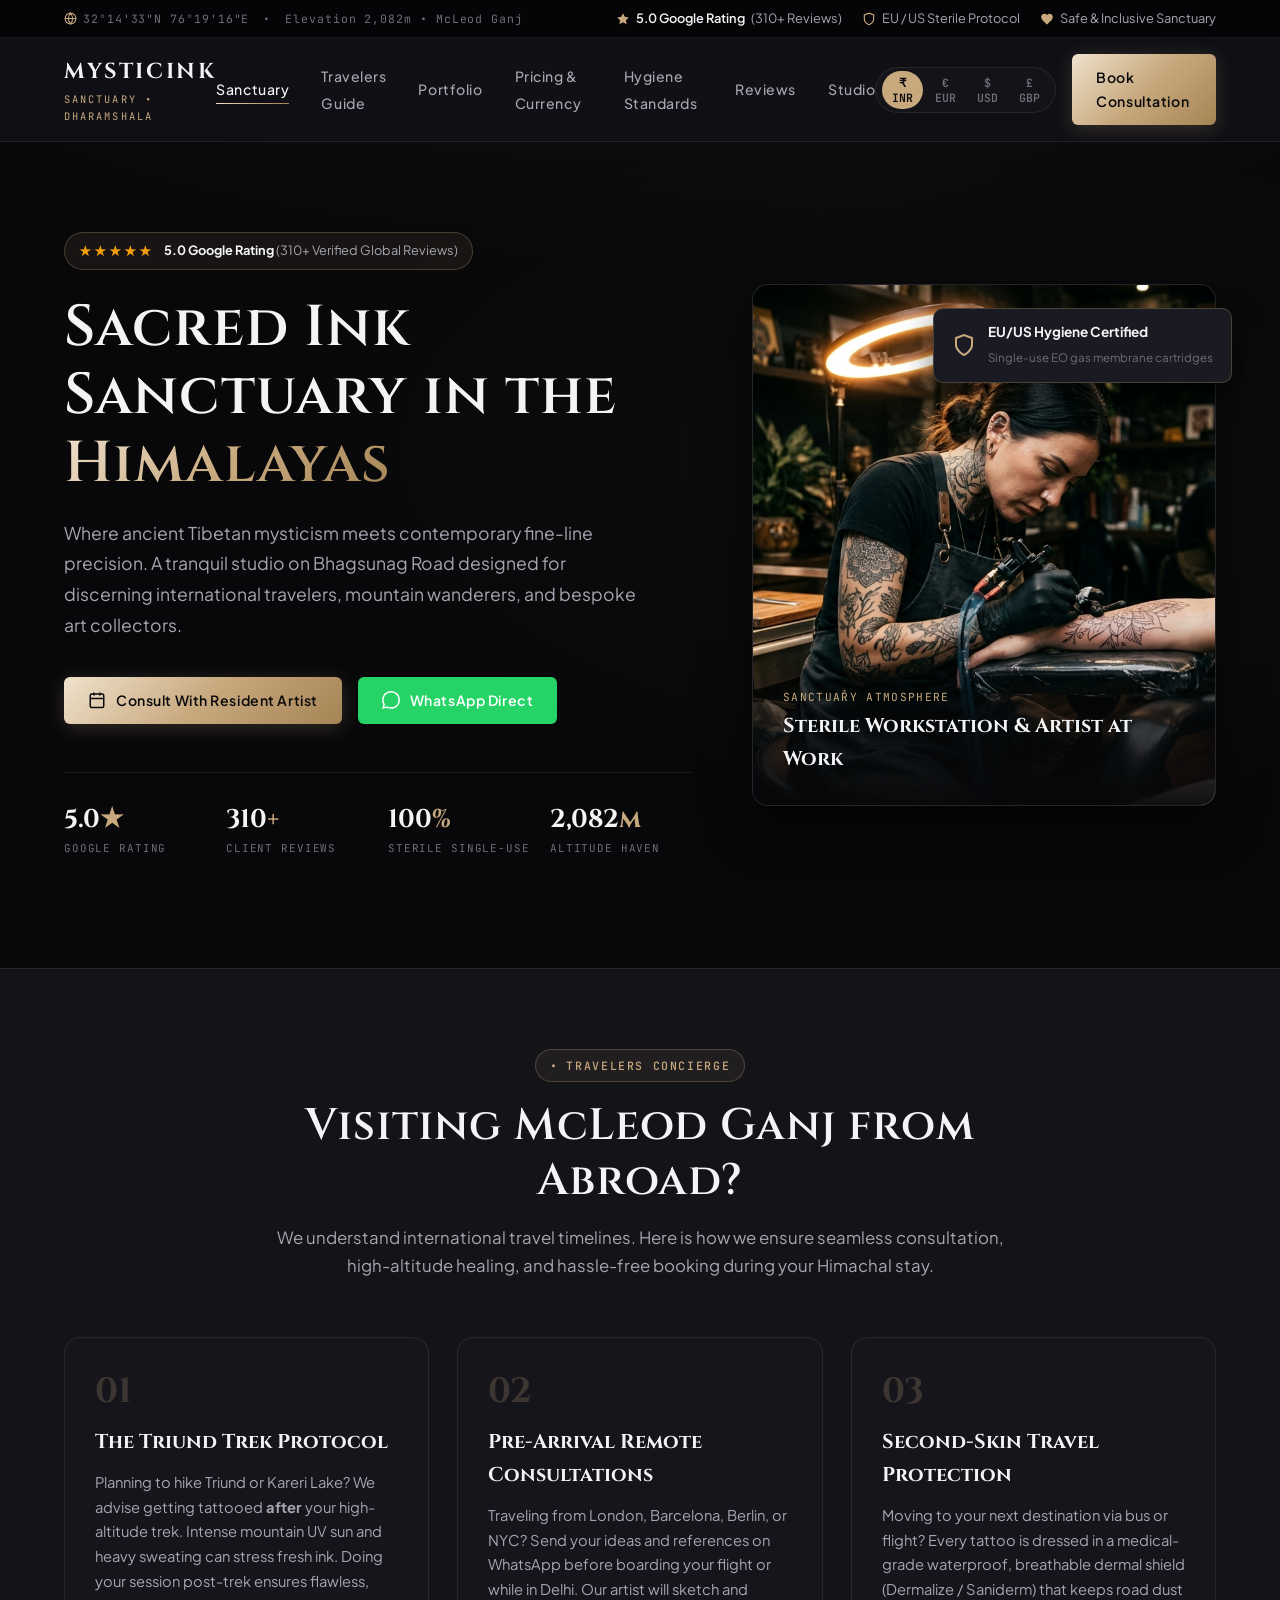
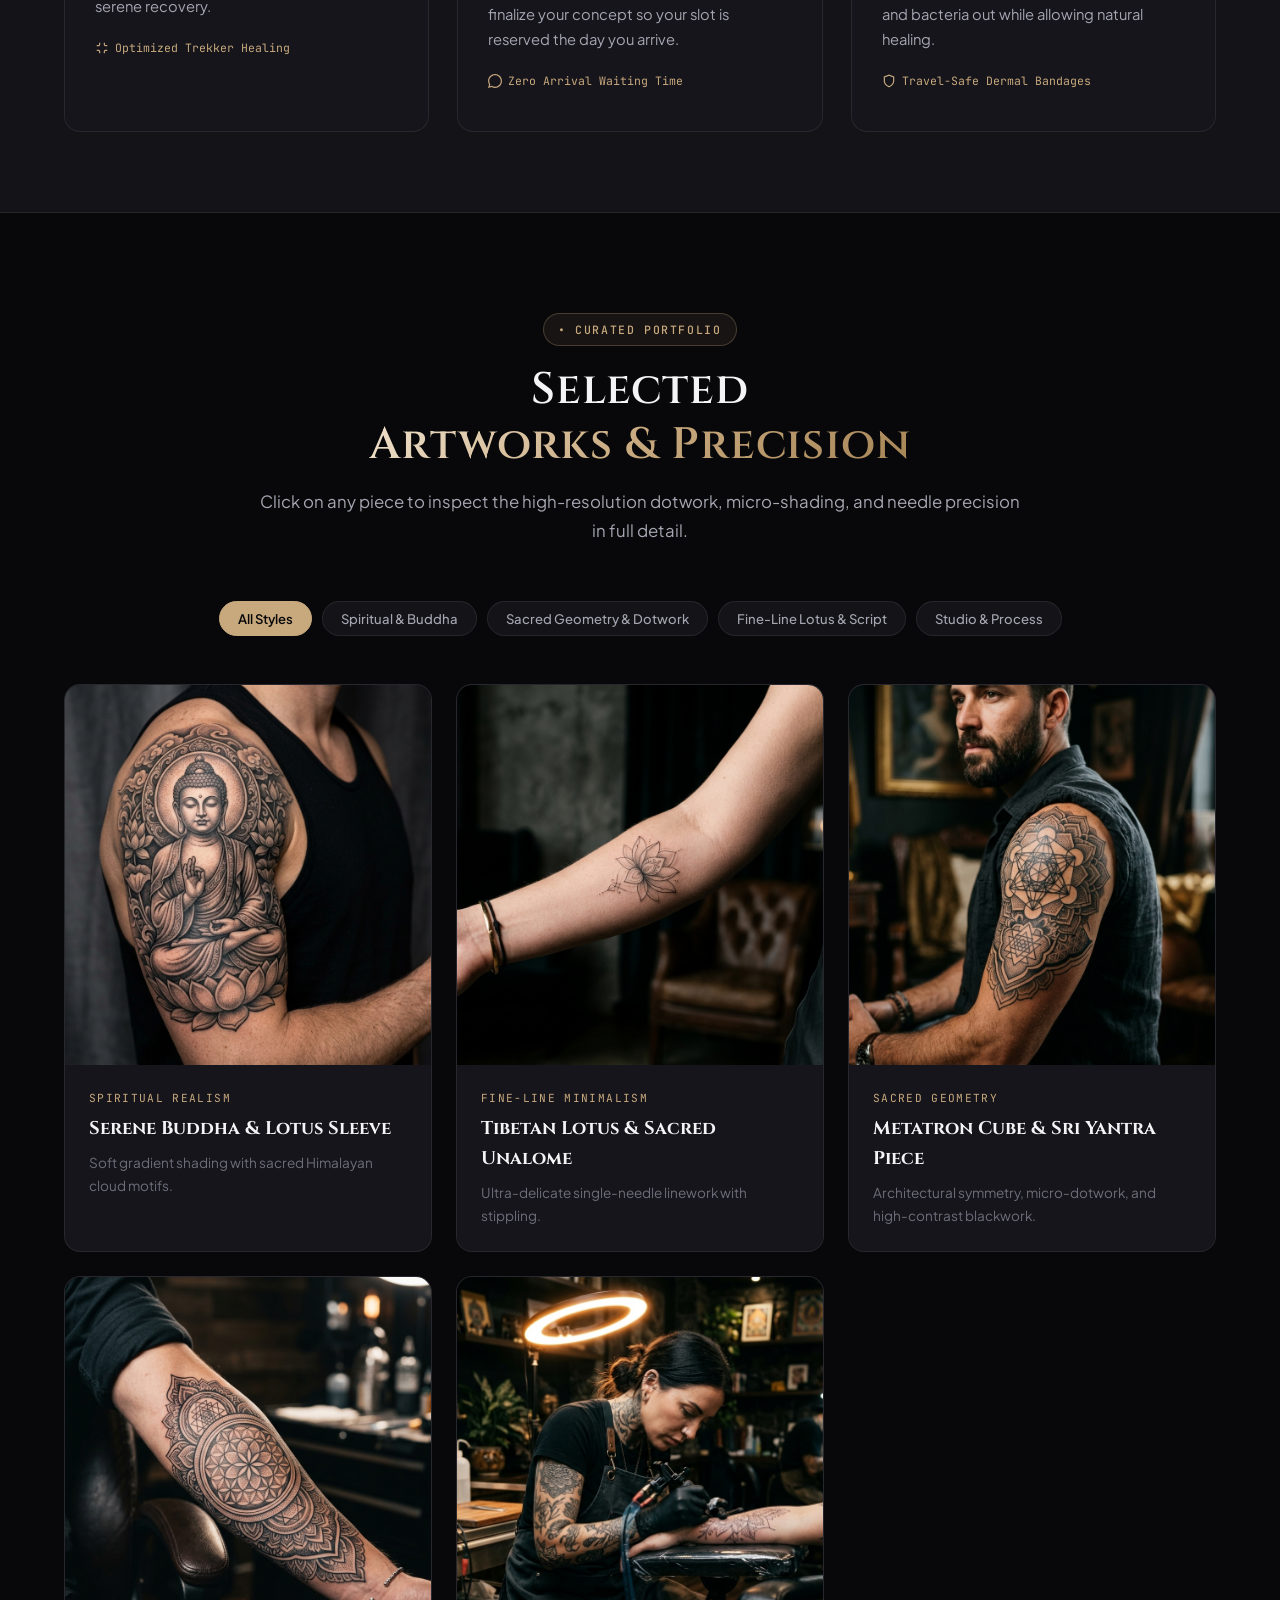
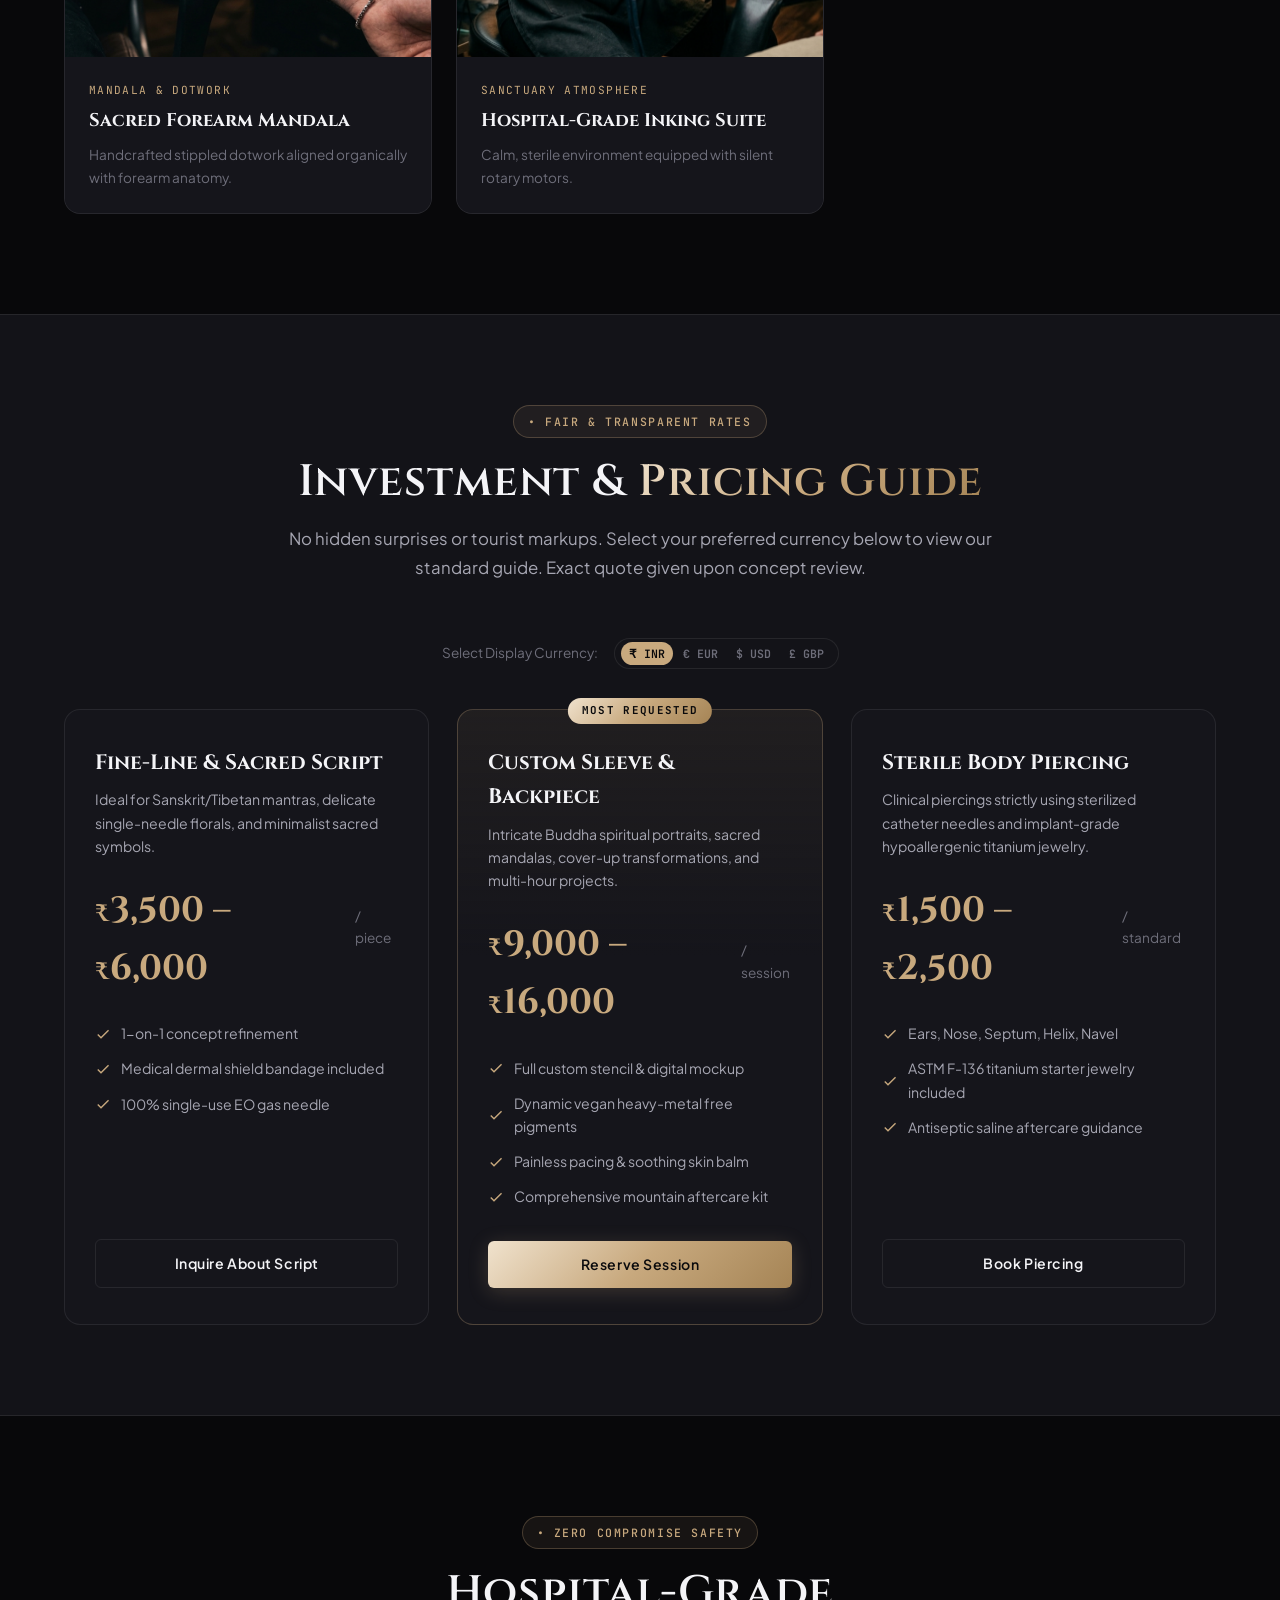
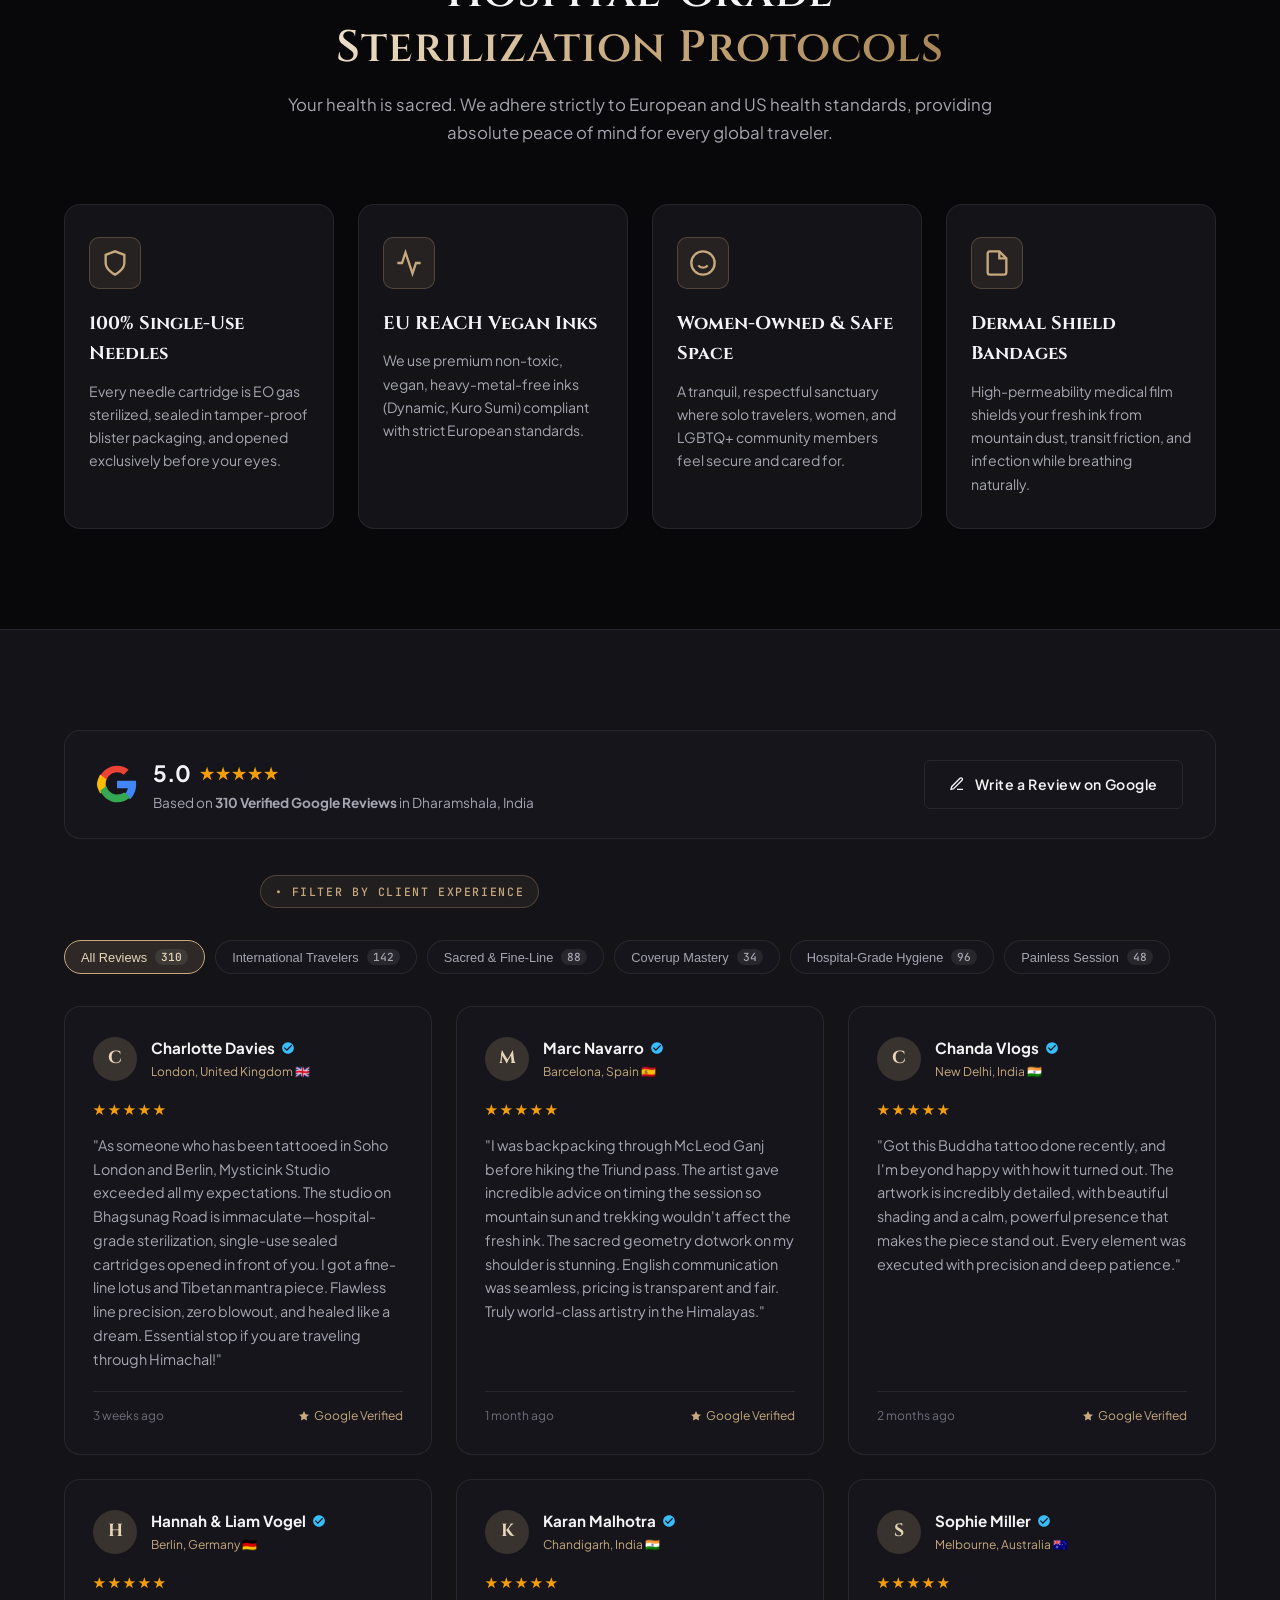
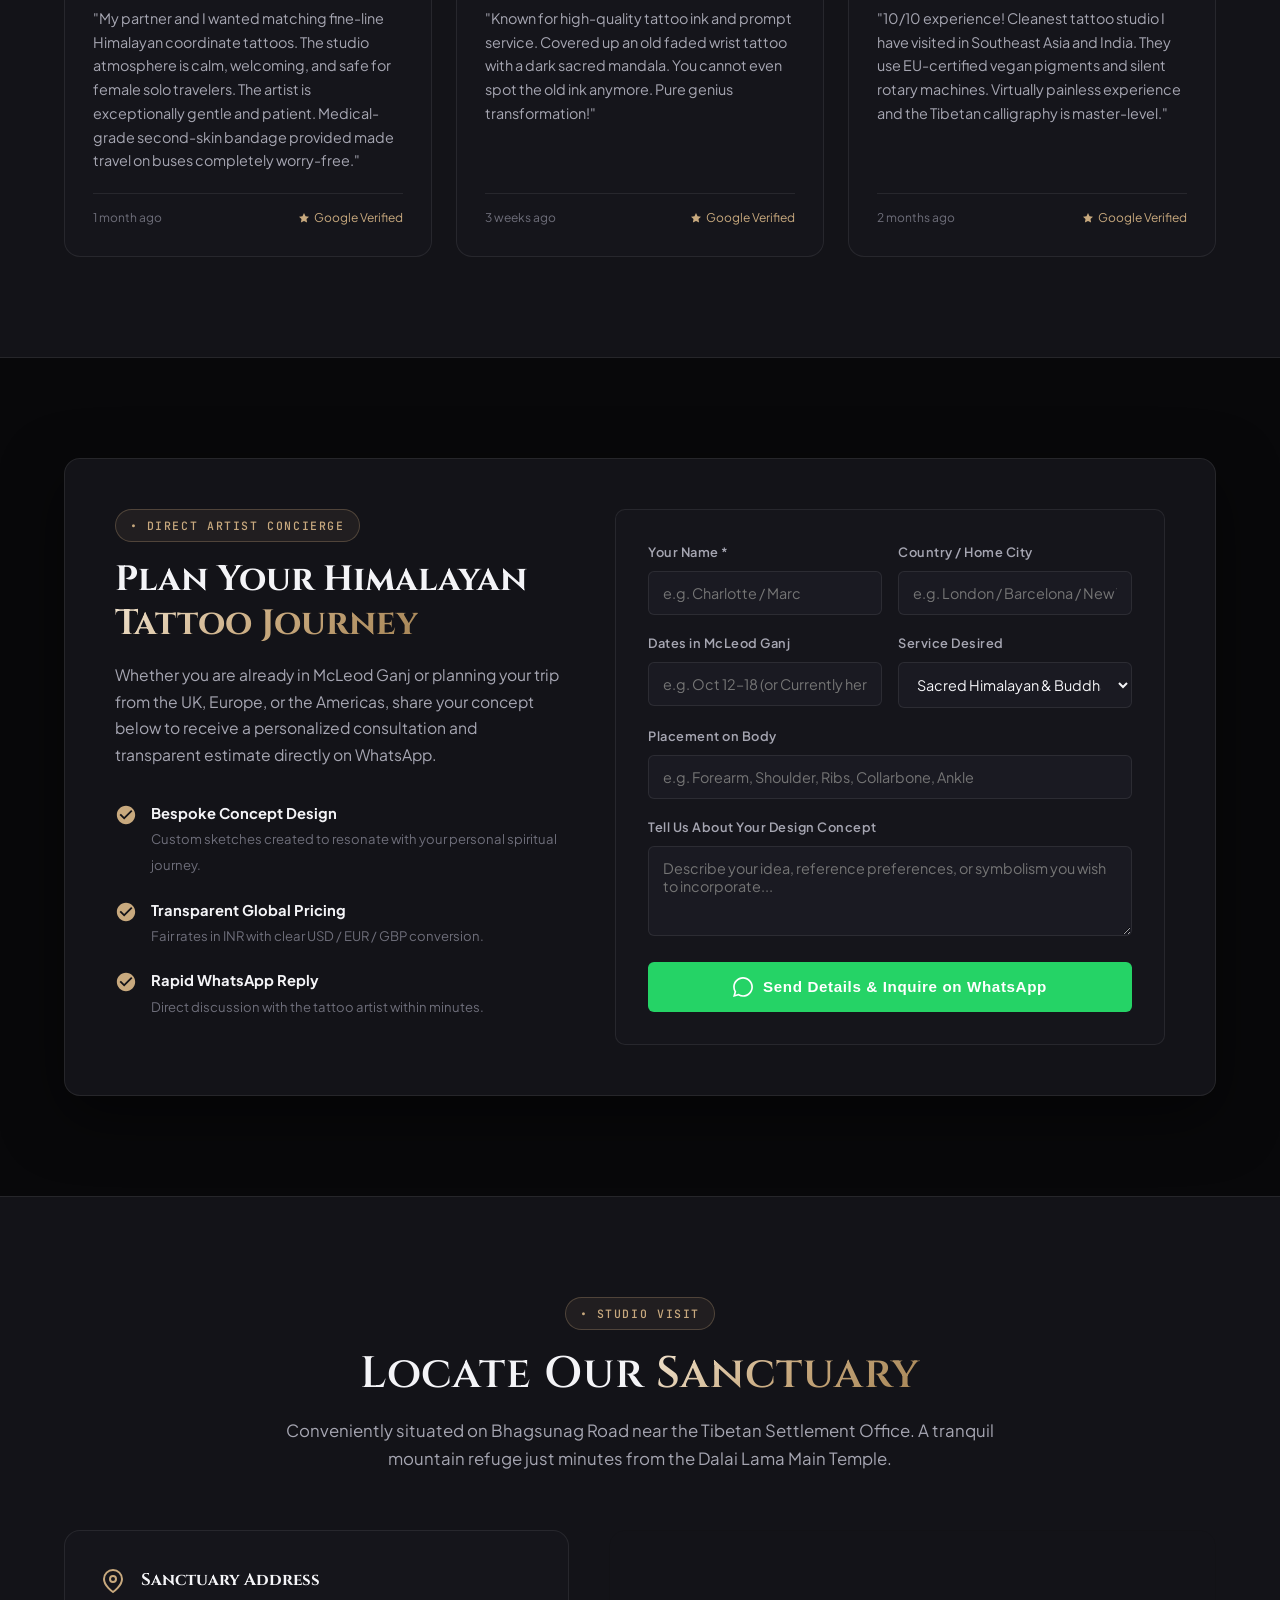
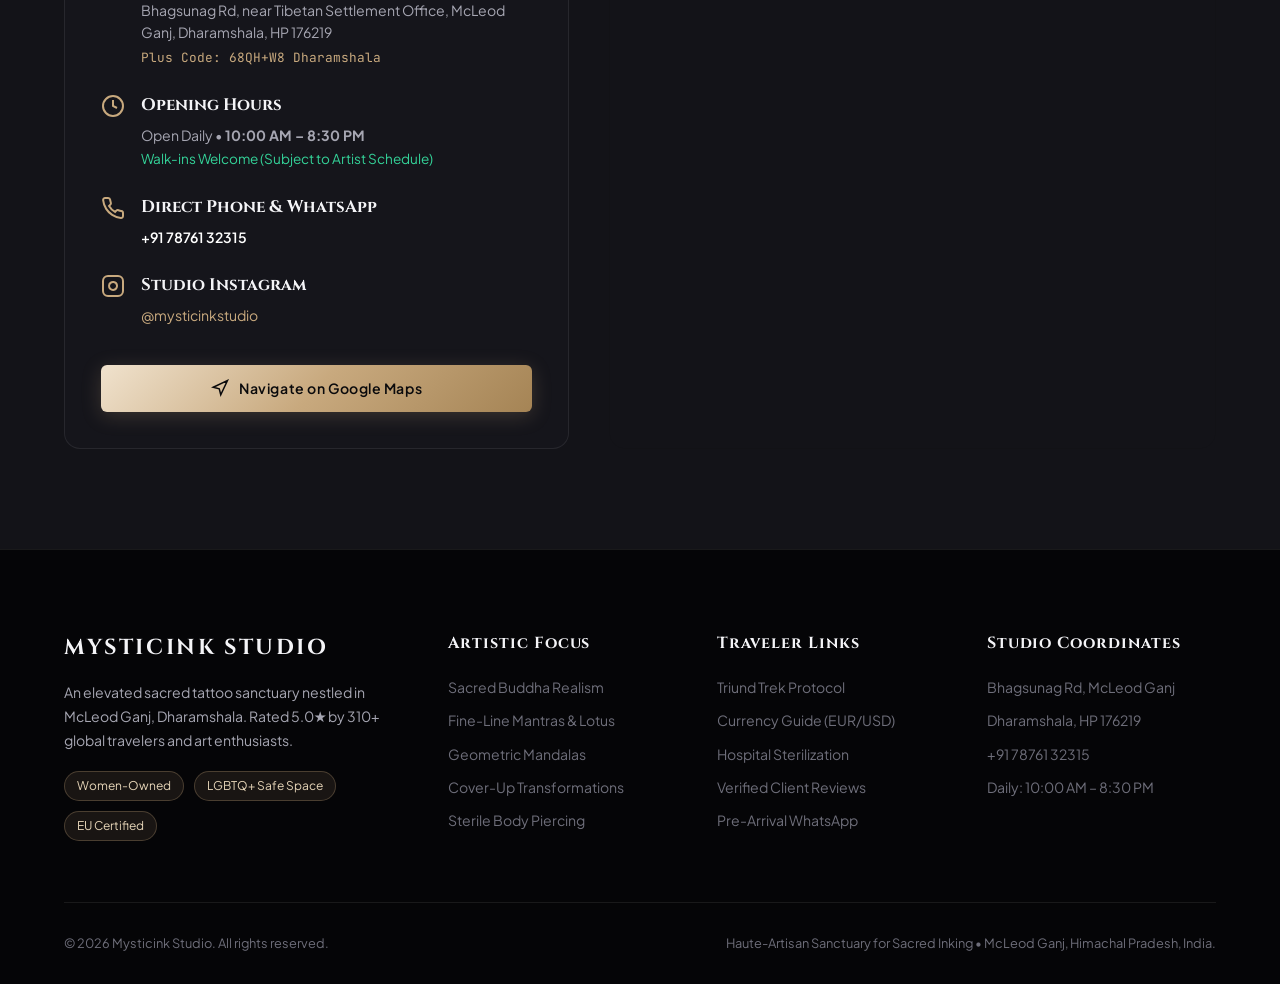
==== index.html @ 536e37b6 "feat: complete luxury international redesign inspired by NYC, London and Barcelona studios" ====
<!DOCTYPE html>
<html lang="en">
<head>
  <meta charset="UTF-8">
  <meta name="viewport" content="width=device-width, initial-scale=1.0">
  
  <!-- Primary SEO Meta Tags -->
  <title>Mysticink Studio | Premier Tattoo & Piercing Atelier • McLeod Ganj, Dharamshala</title>
  <meta name="description" content="Mysticink Studio is Dharamshala's premier luxury tattoo atelier (5.0★ 310+ Reviews). Specializing in sacred Tibetan Buddhist art, fine-line ink, geometric mandalas, and EU/US hospital-grade sterile piercing on Bhagsunag Road, McLeod Ganj.">
  <meta name="keywords" content="Mysticink Studio, tattoo atelier McLeod Ganj, fine line tattoo Dharamshala, sacred geometry tattoo Himachal, international tourist tattoo India, best tattoo studio McLeod Ganj, Buddha tattoo artist, piercing studio Dharamshala">
  <meta name="author" content="Mysticink Studio">
  <meta name="robots" content="index, follow">
  
  <!-- Open Graph / Facebook -->
  <meta property="og:type" content="business.business">
  <meta property="og:title" content="Mysticink Studio | Sacred Ink Sanctuary in the Himalayas">
  <meta property="og:description" content="5.0★ Google Rating (310+ Reviews). Where ancient Tibetan mysticism meets contemporary fine-line artistry. Bhagsunag Road, McLeod Ganj.">
  <meta property="og:image" content="assets/studio_hero.jpg">
  
  <!-- Twitter Cards -->
  <meta name="twitter:card" content="summary_large_image">
  <meta name="twitter:title" content="Mysticink Studio | McLeod Ganj's Highest-Rated Tattoo Sanctuary">
  <meta name="twitter:description" content="Haute-artisan sacred tattoos, fine-line minimalism, and hospital-grade sterilization in the Himalayas.">
  <meta name="twitter:image" content="assets/sacred_geometry.jpg">

  <!-- Favicon -->
  <link rel="icon" type="image/svg+xml" href="data:image/svg+xml,<svg xmlns='http://www.w3.org/2000/svg' viewBox='0 0 100 100'><text y='.9em' font-size='90'>✒️</text></svg>">

  <!-- Luxury Google Typography: Cinzel, Cormorant Garamond, Plus Jakarta Sans & JetBrains Mono -->
  <link rel="preconnect" href="https://fonts.googleapis.com">
  <link rel="preconnect" href="https://fonts.gstatic.com" crossorigin>
  <link href="https://fonts.googleapis.com/css2?family=Cinzel:wght@500;600;700;800&family=Cormorant+Garamond:ital,wght@0,500;0,600;0,700;1,400&family=JetBrains+Mono:wght@400;500;600&family=Plus+Jakarta+Sans:wght@300;400;500;600;700&display=swap" rel="stylesheet">

  <!-- Stylesheet -->
  <link rel="stylesheet" href="styles.css">

  <!-- Schema.org JSON-LD for International SEO Rich Snippets -->
  <script type="application/ld+json">
  {
    "@context": "https://schema.org",
    "@type": "TattooParlor",
    "name": "Mysticink Studio",
    "image": "assets/studio_hero.jpg",
    "description": "Premier fine-line and sacred geometry tattoo sanctuary in McLeod Ganj, Dharamshala. International hygiene standards and custom artistic tattooing.",
    "telephone": "+917876132315",
    "url": "https://mysticinkstudio.com",
    "priceRange": "$$",
    "currenciesAccepted": "INR, EUR, USD, GBP",
    "paymentAccepted": "Cash, Credit Card, UPI, International Cards",
    "address": {
      "@type": "PostalAddress",
      "streetAddress": "Bhagsunag Rd, near Tibetan settlement office",
      "addressLocality": "McLeod Ganj, Dharamshala",
      "addressRegion": "Himachal Pradesh",
      "postalCode": "176219",
      "addressCountry": "IN"
    },
    "geo": {
      "@type": "GeoCoordinates",
      "latitude": 32.2426,
      "longitude": 76.3213
    },
    "openingHoursSpecification": [
      {
        "@type": "OpeningHoursSpecification",
        "dayOfWeek": ["Monday", "Tuesday", "Wednesday", "Thursday", "Friday", "Saturday", "Sunday"],
        "opens": "10:00",
        "closes": "20:30"
      }
    ],
    "aggregateRating": {
      "@type": "AggregateRating",
      "ratingValue": "5.0",
      "bestRating": "5",
      "ratingCount": "310"
    }
  }
  </script>
</head>
<body>

  <!-- 1. Global Coordinates & Trust Bar -->
  <div class="global-trust-bar">
    <div class="container trust-bar-flex">
      <div class="coordinates-badge">
        <span>
          <svg width="13" height="13" viewBox="0 0 24 24" fill="none" stroke="currentColor" stroke-width="2"><circle cx="12" cy="12" r="10"/><line x1="2" y1="12" x2="22" y2="12"/><path d="M12 2a15.3 15.3 0 0 1 4 10 15.3 15.3 0 0 1-4 10 15.3 15.3 0 0 1-4-10 15.3 15.3 0 0 1 4-10z"/></svg>
          32°14'33"N 76°19'16"E
        </span>
        <span>•</span>
        <span>Elevation 2,082m • McLeod Ganj</span>
      </div>

      <div class="trust-signals-list">
        <div class="trust-signal-pill">
          <svg width="14" height="14" viewBox="0 0 24 24" fill="currentColor"><path d="M12 2l3.09 6.26L22 9.27l-5 4.87 1.18 6.88L12 17.77l-6.18 3.25L7 14.14 2 9.27l6.91-1.01L12 2z"/></svg>
          <strong>5.0 Google Rating</strong> (310+ Reviews)
        </div>
        <div class="trust-signal-pill">
          <svg width="14" height="14" viewBox="0 0 24 24" fill="none" stroke="currentColor" stroke-width="2"><path d="M12 22s8-4 8-10V5l-8-3-8 3v7c0 6 8 10 8 10z"/></svg>
          EU / US Sterile Protocol
        </div>
        <div class="trust-signal-pill">
          <svg width="14" height="14" viewBox="0 0 24 24" fill="currentColor"><path d="M12 21.35l-1.45-1.32C5.4 15.36 2 12.28 2 8.5 2 5.42 4.42 3 7.5 3c1.74 0 3.41.81 4.5 2.09C13.09 3.81 14.76 3 16.5 3 19.58 3 22 5.42 22 8.5c0 3.78-3.4 6.86-8.55 11.54L12 21.35z"/></svg>
          Safe & Inclusive Sanctuary
        </div>
      </div>
    </div>
  </div>

  <!-- 2. Main Navigation Header -->
  <header class="main-header">
    <div class="container nav-flex">
      <a href="#hero" class="brand-wrap">
        <span class="brand-title">MYSTICINK</span>
        <span class="brand-sub">Sanctuary • Dharamshala</span>
      </a>

      <nav>
        <ul id="nav-links" class="nav-links">
          <li><a href="#hero" class="nav-link active">Sanctuary</a></li>
          <li><a href="#travelers" class="nav-link">Travelers Guide</a></li>
          <li><a href="#portfolio" class="nav-link">Portfolio</a></li>
          <li><a href="#pricing" class="nav-link">Pricing & Currency</a></li>
          <li><a href="#hygiene" class="nav-link">Hygiene Standards</a></li>
          <li><a href="#reviews" class="nav-link">Reviews</a></li>
          <li><a href="#location" class="nav-link">Studio</a></li>
        </ul>
      </nav>

      <div class="header-tools">
        <!-- Live Currency Switcher -->
        <div class="currency-selector-pill" title="Switch Pricing Currency">
          <button class="currency-btn active" data-curr="INR">₹ INR</button>
          <button class="currency-btn" data-curr="EUR">€ EUR</button>
          <button class="currency-btn" data-curr="USD">$ USD</button>
          <button class="currency-btn" data-curr="GBP">£ GBP</button>
        </div>

        <div class="header-cta-group">
          <a href="#booking" class="btn btn-gold">
            <span>Book Consultation</span>
          </a>
        </div>

        <button id="mobile-toggle-btn" class="mobile-menu-btn" aria-label="Toggle navigation">
          <svg width="24" height="24" viewBox="0 0 24 24" fill="none" stroke="currentColor" stroke-width="2"><path d="M3 12h18M3 6h18M3 18h18"/></svg>
        </button>
      </div>
    </div>
  </header>

  <!-- 3. Hero Section (Editorial Sanctuary) -->
  <section id="hero" class="hero-section">
    <div class="container">
      <div class="hero-editorial-wrap">
        
        <div class="hero-content">
          <div class="hero-meta-badge">
            <span class="stars">★★★★★</span>
            <span class="rating-text"><strong>5.0 Google Rating</strong> (310+ Verified Global Reviews)</span>
          </div>

          <h1 class="hero-title">
            Sacred Ink Sanctuary in the <span class="gold-gradient-text">Himalayas</span>
          </h1>

          <p class="hero-desc">
            Where ancient Tibetan mysticism meets contemporary fine-line precision. A tranquil studio on Bhagsunag Road designed for discerning international travelers, mountain wanderers, and bespoke art collectors.
          </p>

          <div class="hero-action-row">
            <a href="#booking" class="btn btn-gold">
              <svg width="18" height="18" viewBox="0 0 24 24" fill="none" stroke="currentColor" stroke-width="2"><rect x="3" y="4" width="18" height="18" rx="2" ry="2"/><line x1="16" y1="2" x2="16" y2="6"/><line x1="8" y1="2" x2="8" y2="6"/><line x1="3" y1="10" x2="21" y2="10"/></svg>
              <span>Consult With Resident Artist</span>
            </a>
            <a href="https://wa.me/917876132315?text=Hello%20Mysticink%20Studio!%20I%20am%20visiting%20McLeod%20Ganj%20and%20would%20like%20to%20consult%20for%20a%20tattoo." target="_blank" class="btn btn-whatsapp">
              <svg width="18" height="18" viewBox="0 0 24 24" fill="currentColor"><path d="M.057 24l1.687-6.163c-1.041-1.804-1.588-3.849-1.587-5.946.003-6.556 5.338-11.891 11.893-11.891 3.181.001 6.167 1.24 8.413 3.488 2.245 2.248 3.481 5.236 3.48 8.414-.003 6.557-5.338 11.892-11.893 11.892-1.99-.001-3.951-.5-5.688-1.448l-6.305 1.654zm6.597-3.807c1.676.995 3.276 1.591 5.392 1.592 5.448 0 9.886-4.434 9.889-9.885.002-5.462-4.415-9.89-9.881-9.892-5.452 0-9.887 4.434-9.889 9.884-.001 2.225.651 3.891 1.746 5.634l-.999 3.648 3.742-.981z"/></svg>
              <span>WhatsApp Direct</span>
            </a>
          </div>

          <div class="hero-stats-strip">
            <div class="hero-stat-box">
              <span class="num">5.0<span>★</span></span>
              <span class="label">Google Rating</span>
            </div>
            <div class="hero-stat-box">
              <span class="num">310<span>+</span></span>
              <span class="label">Client Reviews</span>
            </div>
            <div class="hero-stat-box">
              <span class="num">100<span>%</span></span>
              <span class="label">Sterile Single-Use</span>
            </div>
            <div class="hero-stat-box">
              <span class="num">2,082<span>m</span></span>
              <span class="label">Altitude Haven</span>
            </div>
          </div>
        </div>

        <div class="hero-media-showcase">
          <div class="hero-media-card">
            <img src="assets/studio_hero.jpg" alt="Mysticink Studio tattoo artist in McLeod Ganj" loading="eager">
            <div class="hero-media-overlay">
              <span class="hero-media-tag">Sanctuary Atmosphere</span>
              <h2 class="hero-media-title">Sterile Workstation & Artist at Work</h2>
            </div>
          </div>

          <div class="hero-floating-badge">
            <svg width="24" height="24" viewBox="0 0 24 24" fill="none" stroke="currentColor" stroke-width="2"><path d="M12 22s8-4 8-10V5l-8-3-8 3v7c0 6 8 10 8 10z"/></svg>
            <div>
              <strong>EU/US Hygiene Certified</strong>
              <span>Single-use EO gas membrane cartridges</span>
            </div>
          </div>
        </div>

      </div>
    </div>
  </section>

  <!-- 4. International Traveler Concierge ("Visiting McLeod Ganj?") -->
  <section id="travelers" class="traveler-section">
    <div class="container">
      <div class="section-header">
        <span class="section-tag">Travelers Concierge</span>
        <h2 class="section-title">Visiting McLeod Ganj from Abroad?</h2>
        <p class="section-desc">
          We understand international travel timelines. Here is how we ensure seamless consultation, high-altitude healing, and hassle-free booking during your Himachal stay.
        </p>
      </div>

      <div class="traveler-grid">
        <!-- Card 1: Triund Protocol -->
        <div class="traveler-card">
          <div class="traveler-card-num">01</div>
          <h3 class="traveler-card-title">The Triund Trek Protocol</h3>
          <p class="traveler-card-desc">
            Planning to hike Triund or Kareri Lake? We advise getting tattooed <strong>after</strong> your high-altitude trek. Intense mountain UV sun and heavy sweating can stress fresh ink. Doing your session post-trek ensures flawless, serene recovery.
          </p>
          <span class="traveler-perk-tag">
            <svg width="14" height="14" viewBox="0 0 24 24" fill="none" stroke="currentColor" stroke-width="2"><path d="M8 3v3a2 2 0 0 1-2 2H3m18 0h-3a2 2 0 0 1-2-2V3m0 18v-3a2 2 0 0 1 2-2h3M3 16h3a2 2 0 0 1 2 2v3"/></svg>
            Optimized Trekker Healing
          </span>
        </div>

        <!-- Card 2: Remote Pre-Booking -->
        <div class="traveler-card">
          <div class="traveler-card-num">02</div>
          <h3 class="traveler-card-title">Pre-Arrival Remote Consultations</h3>
          <p class="traveler-card-desc">
            Traveling from London, Barcelona, Berlin, or NYC? Send your ideas and references on WhatsApp before boarding your flight or while in Delhi. Our artist will sketch and finalize your concept so your slot is reserved the day you arrive.
          </p>
          <span class="traveler-perk-tag">
            <svg width="14" height="14" viewBox="0 0 24 24" fill="currentColor"><path d="M.057 24l1.687-6.163c-1.041-1.804-1.588-3.849-1.587-5.946.003-6.556 5.338-11.891 11.893-11.891 3.181.001 6.167 1.24 8.413 3.488 2.245 2.248 3.481 5.236 3.48 8.414-.003 6.557-5.338 11.892-11.893 11.892-1.99-.001-3.951-.5-5.688-1.448l-6.305 1.654zm6.597-3.807c1.676.995 3.276 1.591 5.392 1.592 5.448 0 9.886-4.434 9.889-9.885.002-5.462-4.415-9.89-9.881-9.892-5.452 0-9.887 4.434-9.889 9.884-.001 2.225.651 3.891 1.746 5.634l-.999 3.648 3.742-.981z"/></svg>
            Zero Arrival Waiting Time
          </span>
        </div>

        <!-- Card 3: Medical Second Skin -->
        <div class="traveler-card">
          <div class="traveler-card-num">03</div>
          <h3 class="traveler-card-title">Second-Skin Travel Protection</h3>
          <p class="traveler-card-desc">
            Moving to your next destination via bus or flight? Every tattoo is dressed in a medical-grade waterproof, breathable dermal shield (Dermalize / Saniderm) that keeps road dust and bacteria out while allowing natural healing.
          </p>
          <span class="traveler-perk-tag">
            <svg width="14" height="14" viewBox="0 0 24 24" fill="none" stroke="currentColor" stroke-width="2"><path d="M12 22s8-4 8-10V5l-8-3-8 3v7c0 6 8 10 8 10z"/></svg>
            Travel-Safe Dermal Bandages
          </span>
        </div>
      </div>
    </div>
  </section>

  <!-- 5. Curated Style Portfolio & Gallery -->
  <section id="portfolio" class="gallery-section">
    <div class="container">
      <div class="section-header">
        <span class="section-tag">Curated Portfolio</span>
        <h2 class="section-title">Selected <span class="gold-gradient-text">Artworks & Precision</span></h2>
        <p class="section-desc">
          Click on any piece to inspect the high-resolution dotwork, micro-shading, and needle precision in full detail.
        </p>
      </div>

      <div class="gallery-filter-bar">
        <button class="filter-btn active" data-filter="all">All Styles</button>
        <button class="filter-btn" data-filter="sacred">Spiritual & Buddha</button>
        <button class="filter-btn" data-filter="geometry">Sacred Geometry & Dotwork</button>
        <button class="filter-btn" data-filter="fineline">Fine-Line Lotus & Script</button>
        <button class="filter-btn" data-filter="studio">Studio & Process</button>
      </div>

      <div class="gallery-editorial-grid">
        <!-- Item 1: Buddha -->
        <div class="portfolio-card" data-category="sacred">
          <div class="portfolio-card-img-wrap">
            <img src="assets/buddha_tattoo.jpg" alt="Sacred Buddha portrait tattoo by Mysticink Studio in McLeod Ganj" loading="lazy">
            <div class="portfolio-zoom-hint">
              <svg width="18" height="18" viewBox="0 0 24 24" fill="none" stroke="currentColor" stroke-width="2"><circle cx="11" cy="11" r="8"/><line x1="21" y1="21" x2="16.65" y2="16.65"/><line x1="11" y1="8" x2="11" y2="14"/><line x1="8" y1="11" x2="14" y2="11"/></svg>
            </div>
          </div>
          <div class="portfolio-card-info">
            <span class="portfolio-style-badge">Spiritual Realism</span>
            <h3 class="portfolio-card-title">Serene Buddha & Lotus Sleeve</h3>
            <p class="portfolio-card-meta">Soft gradient shading with sacred Himalayan cloud motifs.</p>
          </div>
        </div>

        <!-- Item 2: Fine-Line Lotus -->
        <div class="portfolio-card" data-category="fineline">
          <div class="portfolio-card-img-wrap">
            <img src="assets/fineline_lotus.jpg" alt="Delicate fine-line lotus tattoo on forearm by Mysticink Studio" loading="lazy">
            <div class="portfolio-zoom-hint">
              <svg width="18" height="18" viewBox="0 0 24 24" fill="none" stroke="currentColor" stroke-width="2"><circle cx="11" cy="11" r="8"/><line x1="21" y1="21" x2="16.65" y2="16.65"/><line x1="11" y1="8" x2="11" y2="14"/><line x1="8" y1="11" x2="14" y2="11"/></svg>
            </div>
          </div>
          <div class="portfolio-card-info">
            <span class="portfolio-style-badge">Fine-Line Minimalism</span>
            <h3 class="portfolio-card-title">Tibetan Lotus & Sacred Unalome</h3>
            <p class="portfolio-card-meta">Ultra-delicate single-needle linework with stippling.</p>
          </div>
        </div>

        <!-- Item 3: Sacred Geometry Sleeve -->
        <div class="portfolio-card" data-category="geometry">
          <div class="portfolio-card-img-wrap">
            <img src="assets/sacred_geometry.jpg" alt="Metatron cube and sacred geometric sleeve tattoo by Mysticink Studio" loading="lazy">
            <div class="portfolio-zoom-hint">
              <svg width="18" height="18" viewBox="0 0 24 24" fill="none" stroke="currentColor" stroke-width="2"><circle cx="11" cy="11" r="8"/><line x1="21" y1="21" x2="16.65" y2="16.65"/><line x1="11" y1="8" x2="11" y2="14"/><line x1="8" y1="11" x2="14" y2="11"/></svg>
            </div>
          </div>
          <div class="portfolio-card-info">
            <span class="portfolio-style-badge">Sacred Geometry</span>
            <h3 class="portfolio-card-title">Metatron Cube & Sri Yantra Piece</h3>
            <p class="portfolio-card-meta">Architectural symmetry, micro-dotwork, and high-contrast blackwork.</p>
          </div>
        </div>

        <!-- Item 4: Mandala Forearm -->
        <div class="portfolio-card" data-category="geometry">
          <div class="portfolio-card-img-wrap">
            <img src="assets/mandala_tattoo.jpg" alt="Geometric sacred mandala tattoo by Mysticink Studio Dharamshala" loading="lazy">
            <div class="portfolio-zoom-hint">
              <svg width="18" height="18" viewBox="0 0 24 24" fill="none" stroke="currentColor" stroke-width="2"><circle cx="11" cy="11" r="8"/><line x1="21" y1="21" x2="16.65" y2="16.65"/><line x1="11" y1="8" x2="11" y2="14"/><line x1="8" y1="11" x2="14" y2="11"/></svg>
            </div>
          </div>
          <div class="portfolio-card-info">
            <span class="portfolio-style-badge">Mandala & Dotwork</span>
            <h3 class="portfolio-card-title">Sacred Forearm Mandala</h3>
            <p class="portfolio-card-meta">Handcrafted stippled dotwork aligned organically with forearm anatomy.</p>
          </div>
        </div>

        <!-- Item 5: Studio Sanctuary Workstation -->
        <div class="portfolio-card" data-category="studio">
          <div class="portfolio-card-img-wrap">
            <img src="assets/studio_hero.jpg" alt="Mysticink Studio workstation interior in McLeod Ganj" loading="lazy">
            <div class="portfolio-zoom-hint">
              <svg width="18" height="18" viewBox="0 0 24 24" fill="none" stroke="currentColor" stroke-width="2"><circle cx="11" cy="11" r="8"/><line x1="21" y1="21" x2="16.65" y2="16.65"/><line x1="11" y1="8" x2="11" y2="14"/><line x1="8" y1="11" x2="14" y2="11"/></svg>
            </div>
          </div>
          <div class="portfolio-card-info">
            <span class="portfolio-style-badge">Sanctuary Atmosphere</span>
            <h3 class="portfolio-card-title">Hospital-Grade Inking Suite</h3>
            <p class="portfolio-card-meta">Calm, sterile environment equipped with silent rotary motors.</p>
          </div>
        </div>
      </div>
    </div>
  </section>

  <!-- 6. Transparent Pricing & Currency Estimator -->
  <section id="pricing" class="pricing-section">
    <div class="container">
      <div class="section-header">
        <span class="section-tag">Fair & Transparent Rates</span>
        <h2 class="section-title">Investment & <span class="gold-gradient-text">Pricing Guide</span></h2>
        <p class="section-desc">
          No hidden surprises or tourist markups. Select your preferred currency below to view our standard guide. Exact quote given upon concept review.
        </p>
      </div>

      <div class="pricing-currency-tabs">
        <span class="pricing-currency-label">Select Display Currency:</span>
        <div class="currency-selector-pill">
          <button class="currency-btn active" data-curr="INR">₹ INR</button>
          <button class="currency-btn" data-curr="EUR">€ EUR</button>
          <button class="currency-btn" data-curr="USD">$ USD</button>
          <button class="currency-btn" data-curr="GBP">£ GBP</button>
        </div>
      </div>

      <div class="pricing-grid">
        <!-- Tier 1: Fine-Line & Script -->
        <div class="pricing-card">
          <div>
            <h3 class="pricing-tier-name">Fine-Line & Sacred Script</h3>
            <p class="pricing-tier-desc">Ideal for Sanskrit/Tibetan mantras, delicate single-needle florals, and minimalist sacred symbols.</p>
            <div id="price-tier-fineline" class="pricing-tier-price">₹3,500 – ₹6,000 <span>/ piece</span></div>

            <ul class="pricing-perks-list">
              <li>
                <svg width="16" height="16" viewBox="0 0 24 24" fill="currentColor"><path d="M9 16.17L4.83 12l-1.42 1.41L9 19 21 7l-1.41-1.41z"/></svg>
                1-on-1 concept refinement
              </li>
              <li>
                <svg width="16" height="16" viewBox="0 0 24 24" fill="currentColor"><path d="M9 16.17L4.83 12l-1.42 1.41L9 19 21 7l-1.41-1.41z"/></svg>
                Medical dermal shield bandage included
              </li>
              <li>
                <svg width="16" height="16" viewBox="0 0 24 24" fill="currentColor"><path d="M9 16.17L4.83 12l-1.42 1.41L9 19 21 7l-1.41-1.41z"/></svg>
                100% single-use EO gas needle
              </li>
            </ul>
          </div>
          <a href="#booking" class="btn btn-outline" style="width: 100%;">Inquire About Script</a>
        </div>

        <!-- Tier 2: Custom Project / Session (Featured) -->
        <div class="pricing-card featured">
          <span class="pricing-featured-badge">Most Requested</span>
          <div>
            <h3 class="pricing-tier-name">Custom Sleeve & Backpiece</h3>
            <p class="pricing-tier-desc">Intricate Buddha spiritual portraits, sacred mandalas, cover-up transformations, and multi-hour projects.</p>
            <div id="price-tier-sleeve" class="pricing-tier-price">₹9,000 – ₹16,000 <span>/ session</span></div>

            <ul class="pricing-perks-list">
              <li>
                <svg width="16" height="16" viewBox="0 0 24 24" fill="currentColor"><path d="M9 16.17L4.83 12l-1.42 1.41L9 19 21 7l-1.41-1.41z"/></svg>
                Full custom stencil & digital mockup
              </li>
              <li>
                <svg width="16" height="16" viewBox="0 0 24 24" fill="currentColor"><path d="M9 16.17L4.83 12l-1.42 1.41L9 19 21 7l-1.41-1.41z"/></svg>
                Dynamic vegan heavy-metal free pigments
              </li>
              <li>
                <svg width="16" height="16" viewBox="0 0 24 24" fill="currentColor"><path d="M9 16.17L4.83 12l-1.42 1.41L9 19 21 7l-1.41-1.41z"/></svg>
                Painless pacing & soothing skin balm
              </li>
              <li>
                <svg width="16" height="16" viewBox="0 0 24 24" fill="currentColor"><path d="M9 16.17L4.83 12l-1.42 1.41L9 19 21 7l-1.41-1.41z"/></svg>
                Comprehensive mountain aftercare kit
              </li>
            </ul>
          </div>
          <a href="#booking" class="btn btn-gold" style="width: 100%;">Reserve Session</a>
        </div>

        <!-- Tier 3: Body Piercing -->
        <div class="pricing-card">
          <div>
            <h3 class="pricing-tier-name">Sterile Body Piercing</h3>
            <p class="pricing-tier-desc">Clinical piercings strictly using sterilized catheter needles and implant-grade hypoallergenic titanium jewelry.</p>
            <div id="price-tier-piercing" class="pricing-tier-price">₹1,500 – ₹2,500 <span>/ standard</span></div>

            <ul class="pricing-perks-list">
              <li>
                <svg width="16" height="16" viewBox="0 0 24 24" fill="currentColor"><path d="M9 16.17L4.83 12l-1.42 1.41L9 19 21 7l-1.41-1.41z"/></svg>
                Ears, Nose, Septum, Helix, Navel
              </li>
              <li>
                <svg width="16" height="16" viewBox="0 0 24 24" fill="currentColor"><path d="M9 16.17L4.83 12l-1.42 1.41L9 19 21 7l-1.41-1.41z"/></svg>
                ASTM F-136 titanium starter jewelry included
              </li>
              <li>
                <svg width="16" height="16" viewBox="0 0 24 24" fill="currentColor"><path d="M9 16.17L4.83 12l-1.42 1.41L9 19 21 7l-1.41-1.41z"/></svg>
                Antiseptic saline aftercare guidance
              </li>
            </ul>
          </div>
          <a href="#booking" class="btn btn-outline" style="width: 100%;">Book Piercing</a>
        </div>
      </div>
    </div>
  </section>

  <!-- 7. Clinical EU/US Hygiene Standards -->
  <section id="hygiene" class="hygiene-section">
    <div class="container">
      <div class="section-header">
        <span class="section-tag">Zero Compromise Safety</span>
        <h2 class="section-title">Hospital-Grade <span class="gold-gradient-text">Sterilization Protocols</span></h2>
        <p class="section-desc">
          Your health is sacred. We adhere strictly to European and US health standards, providing absolute peace of mind for every global traveler.
        </p>
      </div>

      <div class="hygiene-grid">
        <div class="hygiene-card">
          <div class="hygiene-icon-wrap">
            <svg width="28" height="28" viewBox="0 0 24 24" fill="none" stroke="currentColor" stroke-width="2"><path d="M12 22s8-4 8-10V5l-8-3-8 3v7c0 6 8 10 8 10z"/></svg>
          </div>
          <h3>100% Single-Use Needles</h3>
          <p>Every needle cartridge is EO gas sterilized, sealed in tamper-proof blister packaging, and opened exclusively before your eyes.</p>
        </div>

        <div class="hygiene-card">
          <div class="hygiene-icon-wrap">
            <svg width="28" height="28" viewBox="0 0 24 24" fill="none" stroke="currentColor" stroke-width="2"><path d="M22 12h-4l-3 9L9 3l-3 9H2"/></svg>
          </div>
          <h3>EU REACH Vegan Inks</h3>
          <p>We use premium non-toxic, vegan, heavy-metal-free inks (Dynamic, Kuro Sumi) compliant with strict European standards.</p>
        </div>

        <div class="hygiene-card">
          <div class="hygiene-icon-wrap">
            <svg width="28" height="28" viewBox="0 0 24 24" fill="none" stroke="currentColor" stroke-width="2"><circle cx="12" cy="12" r="10"/><path d="M8 14s1.5 2 4 2 4-2 4-2M9 9h.01M15 9h.01"/></svg>
          </div>
          <h3>Women-Owned & Safe Space</h3>
          <p>A tranquil, respectful sanctuary where solo travelers, women, and LGBTQ+ community members feel secure and cared for.</p>
        </div>

        <div class="hygiene-card">
          <div class="hygiene-icon-wrap">
            <svg width="28" height="28" viewBox="0 0 24 24" fill="none" stroke="currentColor" stroke-width="2"><path d="M14 2H6a2 2 0 0 0-2 2v16a2 2 0 0 0 2 2h12a2 2 0 0 0 2-2V8z"/><polyline points="14 2 14 8 20 8"/></svg>
          </div>
          <h3>Dermal Shield Bandages</h3>
          <p>High-permeability medical film shields your fresh ink from mountain dust, transit friction, and infection while breathing naturally.</p>
        </div>
      </div>
    </div>
  </section>

  <!-- 8. Google Reviews Engine (International & Local) -->
  <section id="reviews" class="reviews-section">
    <div class="container">
      
      <div class="google-banner">
        <div class="google-banner-brand">
          <svg class="google-logo-svg" viewBox="0 0 24 24">
            <path fill="#EA4335" d="M12 5c1.5 0 2.9.5 4 1.5l3-3C17.2 1.8 14.8 1 12 1 7.5 1 3.7 3.6 1.9 7.3l3.7 2.8C6.5 7.1 9 5 12 5z"/>
            <path fill="#4285F4" d="M23.5 12.3c0-.8-.1-1.6-.2-2.3H12v4.5h6.5c-.3 1.5-1.1 2.8-2.4 3.7l3.7 2.9c2.2-2 3.7-5 3.7-8.8z"/>
            <path fill="#FBBC05" d="M5.6 14.9c-.3-.8-.4-1.8-.4-2.9 0-1.1.2-2 .4-2.9L1.9 6.3C.7 8.7 0 10.3 0 12s.7 3.3 1.9 5.7l3.7-2.8z"/>
            <path fill="#34A853" d="M12 23c3.2 0 6-1.1 8-3l-3.7-2.9c-1.1.7-2.5 1.2-4.3 1.2-3 0-5.5-2.1-6.4-5.1L1.9 16c1.8 3.7 5.6 7 10.1 7z"/>
          </svg>
          <div class="google-score-meta">
            <h3>5.0 <span>★★★★★</span></h3>
            <p>Based on <strong>310 Verified Google Reviews</strong> in Dharamshala, India</p>
          </div>
        </div>

        <a href="https://maps.google.com/?q=Mysticink+Studio+Bhagsunag+Rd+McLeod+Ganj+Dharamshala" target="_blank" class="btn btn-outline">
          <svg width="16" height="16" viewBox="0 0 24 24" fill="none" stroke="currentColor" stroke-width="2"><path d="M12 20h9M16.5 3.5a2.121 2.121 0 0 1 3 3L7 19l-4 1 1-4L16.5 3.5z"/></svg>
          <span>Write a Review on Google</span>
        </a>
      </div>

      <div class="section-header" style="text-align: left; margin-bottom: 24px;">
        <span class="section-tag" style="margin-bottom: 8px;">Filter by Client Experience</span>
      </div>

      <div id="review-filter-chips" class="review-chips-bar">
        <!-- Rendered dynamically by script.js -->
      </div>

      <div id="reviews-cards-grid" class="reviews-grid">
        <!-- Rendered dynamically by script.js -->
      </div>

    </div>
  </section>

  <!-- 9. Traveler Booking Concierge (WhatsApp Direct) -->
  <section id="booking" class="booking-section">
    <div class="container">
      <div class="booking-wrapper">
        
        <div class="booking-info">
          <span class="section-tag">Direct Artist Concierge</span>
          <h2>Plan Your Himalayan <span class="gold-gradient-text">Tattoo Journey</span></h2>
          <p>
            Whether you are already in McLeod Ganj or planning your trip from the UK, Europe, or the Americas, share your concept below to receive a personalized consultation and transparent estimate directly on WhatsApp.
          </p>

          <div class="booking-perk-item">
            <svg width="22" height="22" viewBox="0 0 24 24" fill="currentColor"><path d="M12 2C6.48 2 2 6.48 2 12s4.48 10 10 10 10-4.48 10-10S17.52 2 12 2zm-2 15l-5-5 1.41-1.41L10 14.17l7.59-7.59L19 8l-9 9z"/></svg>
            <div>
              <strong>Bespoke Concept Design</strong>
              <span>Custom sketches created to resonate with your personal spiritual journey.</span>
            </div>
          </div>

          <div class="booking-perk-item">
            <svg width="22" height="22" viewBox="0 0 24 24" fill="currentColor"><path d="M12 2C6.48 2 2 6.48 2 12s4.48 10 10 10 10-4.48 10-10S17.52 2 12 2zm-2 15l-5-5 1.41-1.41L10 14.17l7.59-7.59L19 8l-9 9z"/></svg>
            <div>
              <strong>Transparent Global Pricing</strong>
              <span>Fair rates in INR with clear USD / EUR / GBP conversion.</span>
            </div>
          </div>

          <div class="booking-perk-item">
            <svg width="22" height="22" viewBox="0 0 24 24" fill="currentColor"><path d="M12 2C6.48 2 2 6.48 2 12s4.48 10 10 10 10-4.48 10-10S17.52 2 12 2zm-2 15l-5-5 1.41-1.41L10 14.17l7.59-7.59L19 8l-9 9z"/></svg>
            <div>
              <strong>Rapid WhatsApp Reply</strong>
              <span>Direct discussion with the tattoo artist within minutes.</span>
            </div>
          </div>
        </div>

        <form id="traveler-booking-form" class="booking-form">
          <div class="form-row">
            <div class="form-group">
              <label for="client-name" class="form-label">Your Name *</label>
              <input type="text" id="client-name" class="form-input" placeholder="e.g. Charlotte / Marc" required>
            </div>
            <div class="form-group">
              <label for="client-origin" class="form-label">Country / Home City</label>
              <input type="text" id="client-origin" class="form-input" placeholder="e.g. London / Barcelona / New York">
            </div>
          </div>

          <div class="form-row">
            <div class="form-group">
              <label for="client-travel-dates" class="form-label">Dates in McLeod Ganj</label>
              <input type="text" id="client-travel-dates" class="form-input" placeholder="e.g. Oct 12–18 (or Currently here)">
            </div>
            <div class="form-group">
              <label for="service-type" class="form-label">Service Desired</label>
              <select id="service-type" class="form-select">
                <option value="Sacred Himalayan & Buddha Tattoo">Sacred Himalayan & Buddha Tattoo</option>
                <option value="Fine-Line Minimalist / Lotus / Mantra">Fine-Line Minimalist / Lotus / Mantra</option>
                <option value="Sacred Geometry & Mandala Dotwork">Sacred Geometry & Mandala Dotwork</option>
                <option value="Cover-Up Transformation">Cover-Up Transformation</option>
                <option value="Sterile Body Piercing">Sterile Body Piercing</option>
                <option value="Tattoo Rework & Touch-Up">Tattoo Rework & Touch-Up</option>
              </select>
            </div>
          </div>

          <div class="form-group">
            <label for="tattoo-placement" class="form-label">Placement on Body</label>
            <input type="text" id="tattoo-placement" class="form-input" placeholder="e.g. Forearm, Shoulder, Ribs, Collarbone, Ankle">
          </div>

          <div class="form-group">
            <label for="tattoo-idea" class="form-label">Tell Us About Your Design Concept</label>
            <textarea id="tattoo-idea" class="form-textarea" placeholder="Describe your idea, reference preferences, or symbolism you wish to incorporate..."></textarea>
          </div>

          <button type="submit" class="btn btn-whatsapp" style="width: 100%; padding: 15px; font-size: 0.95rem;">
            <svg width="20" height="20" viewBox="0 0 24 24" fill="currentColor"><path d="M.057 24l1.687-6.163c-1.041-1.804-1.588-3.849-1.587-5.946.003-6.556 5.338-11.891 11.893-11.891 3.181.001 6.167 1.24 8.413 3.488 2.245 2.248 3.481 5.236 3.48 8.414-.003 6.557-5.338 11.892-11.893 11.892-1.99-.001-3.951-.5-5.688-1.448l-6.305 1.654zm6.597-3.807c1.676.995 3.276 1.591 5.392 1.592 5.448 0 9.886-4.434 9.889-9.885.002-5.462-4.415-9.89-9.881-9.892-5.452 0-9.887 4.434-9.889 9.884-.001 2.225.651 3.891 1.746 5.634l-.999 3.648 3.742-.981z"/></svg>
            <span>Send Details & Inquire on WhatsApp</span>
          </button>
        </form>

      </div>
    </div>
  </section>

  <!-- 10. Location & Studio Visit -->
  <section id="location" class="location-section">
    <div class="container">
      <div class="section-header">
        <span class="section-tag">Studio Visit</span>
        <h2 class="section-title">Locate Our <span class="gold-gradient-text">Sanctuary</span></h2>
        <p class="section-desc">
          Conveniently situated on Bhagsunag Road near the Tibetan Settlement Office. A tranquil mountain refuge just minutes from the Dalai Lama Main Temple.
        </p>
      </div>

      <div class="location-grid">
        <div class="location-details-box">
          <div>
            <div class="location-item">
              <svg class="loc-icon" viewBox="0 0 24 24" fill="none" stroke="currentColor" stroke-width="2"><path d="M21 10c0 7-9 13-9 13s-9-6-9-13a9 9 0 0 1 18 0z"/><circle cx="12" cy="10" r="3"/></svg>
              <div>
                <h4>Sanctuary Address</h4>
                <p>Bhagsunag Rd, near Tibetan Settlement Office, McLeod Ganj, Dharamshala, HP 176219</p>
                <p style="color: var(--gold-primary); font-family: var(--font-mono); font-size: 0.8rem; margin-top: 4px;">Plus Code: 68QH+W8 Dharamshala</p>
              </div>
            </div>

            <div class="location-item">
              <svg class="loc-icon" viewBox="0 0 24 24" fill="none" stroke="currentColor" stroke-width="2"><circle cx="12" cy="12" r="10"/><path d="M12 6v6l4 2"/></svg>
              <div>
                <h4>Opening Hours</h4>
                <p>Open Daily • <strong>10:00 AM – 8:30 PM</strong></p>
                <p style="color: #34d399; font-size: 0.85rem; margin-top: 2px;">Walk-ins Welcome (Subject to Artist Schedule)</p>
              </div>
            </div>

            <div class="location-item">
              <svg class="loc-icon" viewBox="0 0 24 24" fill="none" stroke="currentColor" stroke-width="2"><path d="M22 16.92v3a2 2 0 0 1-2.18 2 19.79 19.79 0 0 1-8.63-3.07 19.5 19.5 0 0 1-6-6 19.79 19.79 0 0 1-3.07-8.67A2 2 0 0 1 4.11 2h3a2 2 0 0 1 2 1.72 12.84 12.84 0 0 0 .7 2.81 2 2 0 0 1-.45 2.11L8.09 9.91a16 16 0 0 0 6 6l1.27-1.27a2 2 0 0 1 2.11-.45 12.84 12.84 0 0 0 2.81.7A2 2 0 0 1 22 16.92z"/></svg>
              <div>
                <h4>Direct Phone & WhatsApp</h4>
                <p><a href="tel:07876132315" style="color: #fff; font-weight: 600;">+91 78761 32315</a></p>
              </div>
            </div>

            <div class="location-item">
              <svg class="loc-icon" viewBox="0 0 24 24" fill="none" stroke="currentColor" stroke-width="2"><rect x="2" y="2" width="20" height="20" rx="5" ry="5"/><path d="M16 11.37A4 4 0 1 1 12.63 8 4 4 0 0 1 16 11.37zm1.5-4.87h.01"/></svg>
              <div>
                <h4>Studio Instagram</h4>
                <p><a href="https://instagram.com" target="_blank" style="color: var(--gold-primary);">@mysticinkstudio</a></p>
              </div>
            </div>
          </div>

          <a href="https://maps.google.com/?q=Mysticink+Studio+Bhagsunag+Rd+McLeod+Ganj+Dharamshala" target="_blank" class="btn btn-gold" style="width: 100%; margin-top: 14px;">
            <svg width="18" height="18" viewBox="0 0 24 24" fill="none" stroke="currentColor" stroke-width="2"><polygon points="3 11 22 2 13 21 11 13 3 11"/></svg>
            <span>Navigate on Google Maps</span>
          </a>
        </div>

        <div class="map-frame-container">
          <iframe 
            title="Mysticink Studio Map Location"
            src="https://maps.google.com/maps?q=Bhagsunag+Rd+near+Tibetan+settlement+office+McLeod+Ganj+Dharamshala+Himachal+Pradesh+176219&t=&z=16&ie=UTF8&iwloc=&output=embed" 
            allowfullscreen="" 
            loading="lazy">
          </iframe>
        </div>
      </div>
    </div>
  </section>

  <!-- 11. Footer -->
  <footer class="main-footer">
    <div class="container">
      <div class="footer-top">
        <div class="footer-brand">
          <span class="brand-title">MYSTICINK STUDIO</span>
          <p>
            An elevated sacred tattoo sanctuary nestled in McLeod Ganj, Dharamshala. Rated 5.0★ by 310+ global travelers and art enthusiasts.
          </p>
          <div style="margin-top: 18px; display: flex; gap: 10px; flex-wrap: wrap;">
            <span style="font-size: 0.75rem; background: rgba(200, 169, 126, 0.1); border: 1px solid var(--gold-border); padding: 4px 12px; border-radius: var(--radius-full); color: var(--gold-light);">Women-Owned</span>
            <span style="font-size: 0.75rem; background: rgba(200, 169, 126, 0.1); border: 1px solid var(--gold-border); padding: 4px 12px; border-radius: var(--radius-full); color: var(--gold-light);">LGBTQ+ Safe Space</span>
            <span style="font-size: 0.75rem; background: rgba(200, 169, 126, 0.1); border: 1px solid var(--gold-border); padding: 4px 12px; border-radius: var(--radius-full); color: var(--gold-light);">EU Certified</span>
          </div>
        </div>

        <div class="footer-col">
          <h4>Artistic Focus</h4>
          <ul class="footer-links">
            <li><a href="#portfolio">Sacred Buddha Realism</a></li>
            <li><a href="#portfolio">Fine-Line Mantras & Lotus</a></li>
            <li><a href="#portfolio">Geometric Mandalas</a></li>
            <li><a href="#portfolio">Cover-Up Transformations</a></li>
            <li><a href="#pricing">Sterile Body Piercing</a></li>
          </ul>
        </div>

        <div class="footer-col">
          <h4>Traveler Links</h4>
          <ul class="footer-links">
            <li><a href="#travelers">Triund Trek Protocol</a></li>
            <li><a href="#pricing">Currency Guide (EUR/USD)</a></li>
            <li><a href="#hygiene">Hospital Sterilization</a></li>
            <li><a href="#reviews">Verified Client Reviews</a></li>
            <li><a href="#booking">Pre-Arrival WhatsApp</a></li>
          </ul>
        </div>

        <div class="footer-col">
          <h4>Studio Coordinates</h4>
          <ul class="footer-links">
            <li>Bhagsunag Rd, McLeod Ganj</li>
            <li>Dharamshala, HP 176219</li>
            <li><a href="tel:07876132315">+91 78761 32315</a></li>
            <li>Daily: 10:00 AM – 8:30 PM</li>
          </ul>
        </div>
      </div>

      <div class="footer-bottom">
        <p>&copy; <span id="year">2026</span> Mysticink Studio. All rights reserved.</p>
        <p>Haute-Artisan Sanctuary for Sacred Inking • McLeod Ganj, Himachal Pradesh, India.</p>
      </div>
    </div>
  </footer>

  <!-- Lightbox Modal -->
  <div id="lightbox-modal" class="modal-backdrop">
    <div class="modal-inner">
      <button id="lightbox-close" class="modal-close-btn" aria-label="Close Preview">&times;</button>
      <img id="lightbox-img" src="" alt="Tattoo preview">
      <div id="lightbox-caption" class="modal-caption"></div>
    </div>
  </div>

  <!-- Mobile Floating Action Bar -->
  <div class="mobile-action-bar">
    <a href="tel:07876132315" class="btn btn-outline mobile-action-btn">
      <svg width="15" height="15" viewBox="0 0 24 24" fill="currentColor"><path d="M6.62 10.79a15.05 15.05 0 0 0 6.59 6.59l2.2-2.2a1 1 0 0 1 1.11-.27 11.36 11.36 0 0 0 3.58.57 1 1 0 0 1 1 1V20a1 1 0 0 1-1 1A17 17 0 0 1 3 4a1 1 0 0 1 1-1h3.5a1 1 0 0 1 1 1 11.36 11.36 0 0 0 .57 3.58 1 1 0 0 1-.27 1.11l-2.18 2.1z"/></svg>
      <span>Call Studio</span>
    </a>
    <a href="https://wa.me/917876132315?text=Hello%20Mysticink%20Studio!%20I%20am%20visiting%20McLeod%20Ganj%20and%20would%20like%20to%20consult%20for%20a%20tattoo." target="_blank" class="btn btn-whatsapp mobile-action-btn">
      <svg width="15" height="15" viewBox="0 0 24 24" fill="currentColor"><path d="M.057 24l1.687-6.163c-1.041-1.804-1.588-3.849-1.587-5.946.003-6.556 5.338-11.891 11.893-11.891 3.181.001 6.167 1.24 8.413 3.488 2.245 2.248 3.481 5.236 3.48 8.414-.003 6.557-5.338 11.892-11.893 11.892-1.99-.001-3.951-.5-5.688-1.448l-6.305 1.654zm6.597-3.807c1.676.995 3.276 1.591 5.392 1.592 5.448 0 9.886-4.434 9.889-9.885.002-5.462-4.415-9.89-9.881-9.892-5.452 0-9.887 4.434-9.889 9.884-.001 2.225.651 3.891 1.746 5.634l-.999 3.648 3.742-.981z"/></svg>
      <span>WhatsApp Inquire</span>
    </a>
  </div>

  <!-- Scripts -->
  <script src="reviews-data.js"></script>
  <script src="script.js"></script>
</body>
</html>
---- styles.css ----
/* ==========================================================================
   Mysticink Studio - Haute-Artisan & Luxury Sanctuary Design System
   Inspired by Atelier Eva (NYC), Bang Bang (SoHo), Sang Bleu (London) & Noble Art (Spain)
   ========================================================================== */

:root {
  /* Dark Noir Luxury Palette */
  --bg-black: #08080A;
  --bg-primary: #0D0D11;
  --bg-surface: #131318;
  --bg-surface-elevated: #1A1A22;
  --bg-card: #15151B;
  --bg-card-hover: #1C1C24;
  --bg-glass: rgba(18, 18, 24, 0.75);

  /* Brushed Champagne Gold Accents */
  --gold-primary: #C8A97E;
  --gold-light: #E6D5B8;
  --gold-dark: #9D8053;
  --gold-glow: rgba(200, 169, 126, 0.16);
  --gold-border: rgba(200, 169, 126, 0.28);
  --gold-gradient: linear-gradient(135deg, #F0E2CD 0%, #C8A97E 50%, #A58455 100%);
  --gold-gradient-subtle: linear-gradient(180deg, rgba(200, 169, 126, 0.08) 0%, rgba(200, 169, 126, 0) 100%);

  /* Neutrals & Typography */
  --text-primary: #F4F4F7;
  --text-secondary: #A6A6B2;
  --text-muted: #6E6E7A;
  --border-subtle: rgba(255, 255, 255, 0.08);
  --border-subtle-hover: rgba(255, 255, 255, 0.18);

  /* Functional Accents */
  --whatsapp: #25D366;
  --whatsapp-hover: #20BA59;
  --star-gold: #F59E0B;

  /* Typography */
  --font-serif: 'Cinzel', 'Cormorant Garamond', Georgia, serif;
  --font-sans: 'Plus Jakarta Sans', 'Outfit', -apple-system, BlinkMacSystemFont, sans-serif;
  --font-mono: 'JetBrains Mono', ui-monospace, SFMono-Regular, Menlo, Monaco, Consolas, monospace;

  /* Layout & Geometry */
  --radius-sm: 6px;
  --radius-md: 10px;
  --radius-lg: 16px;
  --radius-full: 9999px;
  --container-max: 1200px;
  --transition-smooth: all 0.3s cubic-bezier(0.25, 1, 0.5, 1);
}

/* Reset & Base */
*, *::before, *::after {
  box-sizing: border-box;
  margin: 0;
  padding: 0;
}

html {
  scroll-behavior: smooth;
  font-family: var(--font-sans);
  background-color: var(--bg-black);
  color: var(--text-primary);
  line-height: 1.65;
  -webkit-font-smoothing: antialiased;
  -moz-osx-font-smoothing: grayscale;
}

body {
  min-height: 100vh;
  overflow-x: hidden;
  background-color: var(--bg-black);
  background-image: 
    radial-gradient(ellipse 80% 50% at 50% -20%, rgba(200, 169, 126, 0.07), transparent),
    radial-gradient(ellipse 60% 40% at 80% 50%, rgba(200, 169, 126, 0.03), transparent);
  background-attachment: fixed;
}

img {
  max-width: 100%;
  height: auto;
  display: block;
}

a {
  color: inherit;
  text-decoration: none;
  transition: var(--transition-smooth);
}

/* Global Container */
.container {
  width: 100%;
  max-width: var(--container-max);
  margin: 0 auto;
  padding: 0 24px;
}

/* Luxury Typography Utilities */
.serif-title {
  font-family: var(--font-serif);
  font-weight: 600;
  letter-spacing: 0.04em;
  text-transform: uppercase;
}

.gold-gradient-text {
  background: var(--gold-gradient);
  -webkit-background-clip: text;
  -webkit-text-fill-color: transparent;
  display: inline-block;
}

.mono-tag {
  font-family: var(--font-mono);
  font-size: 0.75rem;
  letter-spacing: 0.12em;
  text-transform: uppercase;
  color: var(--gold-primary);
}

/* Section Header Shared */
.section-header {
  text-align: center;
  max-width: 760px;
  margin: 0 auto 56px auto;
}

.section-tag {
  display: inline-flex;
  align-items: center;
  gap: 8px;
  padding: 6px 14px;
  border-radius: var(--radius-full);
  background: rgba(200, 169, 126, 0.08);
  border: 1px solid var(--gold-border);
  font-family: var(--font-mono);
  font-size: 0.72rem;
  font-weight: 500;
  letter-spacing: 0.14em;
  text-transform: uppercase;
  color: var(--gold-primary);
  margin-bottom: 16px;
}

.section-tag::before {
  content: "•";
  color: var(--gold-primary);
}

.section-title {
  font-family: var(--font-serif);
  font-size: clamp(2rem, 4vw, 2.75rem);
  font-weight: 600;
  letter-spacing: 0.02em;
  line-height: 1.25;
  color: var(--text-primary);
  margin-bottom: 16px;
}

.section-desc {
  font-size: 1.05rem;
  color: var(--text-secondary);
  line-height: 1.7;
}

/* ==========================================================================
   1. Global Trust & Coordinates Bar
   ========================================================================== */
.global-trust-bar {
  background-color: #050507;
  border-bottom: 1px solid var(--border-subtle);
  font-size: 0.8rem;
  color: var(--text-muted);
  padding: 8px 0;
}

.trust-bar-flex {
  display: flex;
  justify-content: space-between;
  align-items: center;
  flex-wrap: wrap;
  gap: 12px;
}

.coordinates-badge {
  display: flex;
  align-items: center;
  gap: 14px;
  font-family: var(--font-mono);
  font-size: 0.72rem;
  letter-spacing: 0.08em;
}

.coordinates-badge span {
  display: inline-flex;
  align-items: center;
  gap: 6px;
}

.coordinates-badge svg {
  color: var(--gold-primary);
}

.trust-signals-list {
  display: flex;
  align-items: center;
  gap: 20px;
}

.trust-signal-pill {
  display: inline-flex;
  align-items: center;
  gap: 6px;
  color: var(--text-secondary);
}

.trust-signal-pill strong {
  color: var(--text-primary);
  font-weight: 600;
}

.trust-signal-pill svg {
  color: var(--gold-primary);
}

/* ==========================================================================
   2. Main Header & Navigation
   ========================================================================== */
.main-header {
  position: sticky;
  top: 0;
  z-index: 1000;
  background: var(--bg-glass);
  backdrop-filter: blur(20px);
  -webkit-backdrop-filter: blur(20px);
  border-bottom: 1px solid var(--border-subtle);
  padding: 16px 0;
  transition: var(--transition-smooth);
}

.nav-flex {
  display: flex;
  justify-content: space-between;
  align-items: center;
}

.brand-wrap {
  display: flex;
  flex-direction: column;
}

.brand-title {
  font-family: var(--font-serif);
  font-size: 1.35rem;
  font-weight: 700;
  letter-spacing: 0.12em;
  color: var(--text-primary);
}

.brand-sub {
  font-family: var(--font-mono);
  font-size: 0.65rem;
  letter-spacing: 0.2em;
  text-transform: uppercase;
  color: var(--gold-primary);
  margin-top: 1px;
}

.nav-links {
  display: flex;
  align-items: center;
  gap: 32px;
  list-style: none;
}

.nav-link {
  font-size: 0.88rem;
  font-weight: 500;
  letter-spacing: 0.04em;
  color: var(--text-secondary);
  position: relative;
  padding: 6px 0;
}

.nav-link:hover, .nav-link.active {
  color: var(--text-primary);
}

.nav-link.active::after, .nav-link:hover::after {
  content: "";
  position: absolute;
  bottom: 0;
  left: 0;
  width: 100%;
  height: 1.5px;
  background: var(--gold-gradient);
}

.header-tools {
  display: flex;
  align-items: center;
  gap: 16px;
}

/* Currency Selector Pill */
.currency-selector-pill {
  display: inline-flex;
  align-items: center;
  background: var(--bg-surface);
  border: 1px solid var(--border-subtle);
  border-radius: var(--radius-full);
  padding: 3px 6px;
  gap: 2px;
}

.currency-btn {
  background: none;
  border: none;
  color: var(--text-muted);
  font-family: var(--font-mono);
  font-size: 0.72rem;
  font-weight: 600;
  padding: 4px 8px;
  border-radius: var(--radius-full);
  cursor: pointer;
  transition: var(--transition-smooth);
}

.currency-btn:hover {
  color: var(--text-primary);
}

.currency-btn.active {
  background: var(--gold-primary);
  color: var(--bg-black);
}

/* Buttons */
.btn {
  display: inline-flex;
  align-items: center;
  justify-content: center;
  gap: 10px;
  padding: 12px 24px;
  border-radius: var(--radius-sm);
  font-size: 0.88rem;
  font-weight: 600;
  letter-spacing: 0.04em;
  cursor: pointer;
  transition: var(--transition-smooth);
  border: none;
}

.btn-gold {
  background: var(--gold-gradient);
  color: #0A0A0C;
  box-shadow: 0 4px 20px rgba(200, 169, 126, 0.22);
}

.btn-gold:hover {
  filter: brightness(1.08);
  transform: translateY(-2px);
  box-shadow: 0 8px 25px rgba(200, 169, 126, 0.35);
}

.btn-outline {
  background: transparent;
  color: var(--text-primary);
  border: 1px solid var(--border-subtle);
}

.btn-outline:hover {
  border-color: var(--gold-border);
  color: var(--gold-primary);
  background: rgba(200, 169, 126, 0.04);
}

.btn-whatsapp {
  background: var(--whatsapp);
  color: #ffffff;
}

.btn-whatsapp:hover {
  background: var(--whatsapp-hover);
  transform: translateY(-2px);
  box-shadow: 0 6px 20px rgba(37, 211, 102, 0.3);
}

.mobile-menu-btn {
  display: none;
  background: none;
  border: 1px solid var(--border-subtle);
  color: var(--text-primary);
  padding: 8px;
  border-radius: var(--radius-sm);
  cursor: pointer;
}

/* ==========================================================================
   3. Hero Section (Editorial Sanctuary)
   ========================================================================== */
.hero-section {
  position: relative;
  padding: 90px 0 110px 0;
  overflow: hidden;
}

.hero-editorial-wrap {
  display: grid;
  grid-template-columns: 1.15fr 0.85fr;
  gap: 60px;
  align-items: center;
}

.hero-meta-badge {
  display: inline-flex;
  align-items: center;
  gap: 10px;
  padding: 6px 14px;
  border-radius: var(--radius-full);
  background: rgba(200, 169, 126, 0.08);
  border: 1px solid var(--gold-border);
  margin-bottom: 24px;
}

.hero-meta-badge .stars {
  color: var(--star-gold);
  letter-spacing: 2px;
  font-size: 0.9rem;
}

.hero-meta-badge .rating-text {
  font-size: 0.8rem;
  color: var(--text-secondary);
}

.hero-meta-badge .rating-text strong {
  color: var(--text-primary);
}

.hero-title {
  font-family: var(--font-serif);
  font-size: clamp(2.4rem, 4.8vw, 3.6rem);
  font-weight: 600;
  letter-spacing: 0.02em;
  line-height: 1.18;
  margin-bottom: 20px;
  color: var(--text-primary);
}

.hero-desc {
  font-size: 1.1rem;
  color: var(--text-secondary);
  line-height: 1.75;
  margin-bottom: 36px;
  max-width: 580px;
}

.hero-action-row {
  display: flex;
  align-items: center;
  flex-wrap: wrap;
  gap: 16px;
  margin-bottom: 48px;
}

.hero-stats-strip {
  display: grid;
  grid-template-columns: repeat(4, 1fr);
  gap: 20px;
  padding-top: 32px;
  border-top: 1px solid var(--border-subtle);
}

.hero-stat-box .num {
  font-family: var(--font-serif);
  font-size: 1.6rem;
  font-weight: 700;
  color: var(--text-primary);
  display: block;
  line-height: 1.2;
}

.hero-stat-box .num span {
  color: var(--gold-primary);
}

.hero-stat-box .label {
  font-family: var(--font-mono);
  font-size: 0.68rem;
  letter-spacing: 0.08em;
  text-transform: uppercase;
  color: var(--text-muted);
  margin-top: 4px;
  display: block;
}

/* Hero Media Frame */
.hero-media-showcase {
  position: relative;
}

.hero-media-card {
  position: relative;
  border-radius: var(--radius-lg);
  overflow: hidden;
  border: 1px solid var(--border-subtle);
  background: var(--bg-surface);
  box-shadow: 0 20px 50px rgba(0, 0, 0, 0.6);
}

.hero-media-card img {
  width: 100%;
  height: 520px;
  object-fit: cover;
  transition: transform 0.8s ease;
}

.hero-media-card:hover img {
  transform: scale(1.03);
}

.hero-media-overlay {
  position: absolute;
  bottom: 0;
  left: 0;
  right: 0;
  padding: 30px;
  background: linear-gradient(0deg, rgba(8, 8, 10, 0.95) 0%, rgba(8, 8, 10, 0.6) 60%, transparent 100%);
}

.hero-media-tag {
  font-family: var(--font-mono);
  font-size: 0.7rem;
  letter-spacing: 0.12em;
  text-transform: uppercase;
  color: var(--gold-primary);
  margin-bottom: 4px;
}

.hero-media-title {
  font-family: var(--font-serif);
  font-size: 1.25rem;
  color: var(--text-primary);
}

.hero-floating-badge {
  position: absolute;
  top: 24px;
  right: -16px;
  background: var(--bg-surface-elevated);
  border: 1px solid var(--gold-border);
  padding: 12px 18px;
  border-radius: var(--radius-md);
  display: flex;
  align-items: center;
  gap: 12px;
  box-shadow: 0 10px 30px rgba(0, 0, 0, 0.5);
}

.hero-floating-badge svg {
  color: var(--gold-primary);
}

.hero-floating-badge div strong {
  display: block;
  font-size: 0.85rem;
  color: var(--text-primary);
}

.hero-floating-badge div span {
  font-size: 0.72rem;
  color: var(--text-muted);
}

/* ==========================================================================
   4. International Traveler Concierge ("Visiting McLeod Ganj?")
   ========================================================================== */
.traveler-section {
  padding: 80px 0;
  background: var(--bg-surface);
  border-top: 1px solid var(--border-subtle);
  border-bottom: 1px solid var(--border-subtle);
}

.traveler-grid {
  display: grid;
  grid-template-columns: repeat(3, 1fr);
  gap: 28px;
}

.traveler-card {
  background: var(--bg-card);
  border: 1px solid var(--border-subtle);
  border-radius: var(--radius-lg);
  padding: 36px 30px;
  position: relative;
  transition: var(--transition-smooth);
}

.traveler-card:hover {
  border-color: var(--gold-border);
  transform: translateY(-4px);
  box-shadow: 0 16px 40px rgba(0, 0, 0, 0.4);
}

.traveler-card-num {
  font-family: var(--font-serif);
  font-size: 2.2rem;
  font-weight: 700;
  color: rgba(200, 169, 126, 0.22);
  margin-bottom: 16px;
  line-height: 1;
}

.traveler-card-title {
  font-family: var(--font-serif);
  font-size: 1.25rem;
  color: var(--text-primary);
  margin-bottom: 12px;
}

.traveler-card-desc {
  font-size: 0.92rem;
  color: var(--text-secondary);
  line-height: 1.68;
}

.traveler-perk-tag {
  display: inline-flex;
  align-items: center;
  gap: 6px;
  margin-top: 20px;
  font-family: var(--font-mono);
  font-size: 0.72rem;
  color: var(--gold-primary);
}

/* ==========================================================================
   5. Curated Style Portfolio & Gallery
   ========================================================================== */
.gallery-section {
  padding: 100px 0;
}

.gallery-filter-bar {
  display: flex;
  justify-content: center;
  flex-wrap: wrap;
  gap: 10px;
  margin-bottom: 48px;
}

.filter-btn {
  background: var(--bg-surface);
  border: 1px solid var(--border-subtle);
  color: var(--text-secondary);
  padding: 8px 18px;
  border-radius: var(--radius-full);
  font-family: var(--font-sans);
  font-size: 0.82rem;
  font-weight: 500;
  cursor: pointer;
  transition: var(--transition-smooth);
}

.filter-btn:hover {
  color: var(--text-primary);
  border-color: var(--border-subtle-hover);
}

.filter-btn.active {
  background: var(--gold-primary);
  color: var(--bg-black);
  border-color: var(--gold-primary);
  font-weight: 600;
}

.gallery-editorial-grid {
  display: grid;
  grid-template-columns: repeat(3, 1fr);
  gap: 24px;
}

.portfolio-card {
  background: var(--bg-card);
  border: 1px solid var(--border-subtle);
  border-radius: var(--radius-lg);
  overflow: hidden;
  position: relative;
  cursor: pointer;
  group: true;
}

.portfolio-card-img-wrap {
  position: relative;
  height: 380px;
  overflow: hidden;
  background: #000;
}

.portfolio-card-img-wrap img {
  width: 100%;
  height: 100%;
  object-fit: cover;
  transition: transform 0.6s cubic-bezier(0.25, 1, 0.5, 1);
}

.portfolio-card:hover .portfolio-card-img-wrap img {
  transform: scale(1.06);
}

.portfolio-card-info {
  padding: 24px;
  background: var(--bg-card);
}

.portfolio-style-badge {
  font-family: var(--font-mono);
  font-size: 0.7rem;
  letter-spacing: 0.12em;
  text-transform: uppercase;
  color: var(--gold-primary);
  margin-bottom: 6px;
  display: block;
}

.portfolio-card-title {
  font-family: var(--font-serif);
  font-size: 1.15rem;
  color: var(--text-primary);
  margin-bottom: 8px;
}

.portfolio-card-meta {
  font-size: 0.85rem;
  color: var(--text-muted);
}

.portfolio-zoom-hint {
  position: absolute;
  top: 16px;
  right: 16px;
  background: rgba(8, 8, 10, 0.7);
  backdrop-filter: blur(8px);
  border: 1px solid rgba(255, 255, 255, 0.12);
  color: var(--text-primary);
  width: 36px;
  height: 36px;
  border-radius: var(--radius-full);
  display: flex;
  align-items: center;
  justify-content: center;
  opacity: 0;
  transform: scale(0.85);
  transition: var(--transition-smooth);
}

.portfolio-card:hover .portfolio-zoom-hint {
  opacity: 1;
  transform: scale(1);
}

/* ==========================================================================
   6. Transparent Pricing & Currency Estimator
   ========================================================================== */
.pricing-section {
  padding: 90px 0;
  background: var(--bg-surface);
  border-top: 1px solid var(--border-subtle);
  border-bottom: 1px solid var(--border-subtle);
}

.pricing-currency-tabs {
  display: flex;
  justify-content: center;
  align-items: center;
  gap: 8px;
  margin-bottom: 40px;
}

.pricing-currency-label {
  font-size: 0.85rem;
  color: var(--text-muted);
  margin-right: 8px;
}

.pricing-grid {
  display: grid;
  grid-template-columns: repeat(3, 1fr);
  gap: 28px;
}

.pricing-card {
  background: var(--bg-card);
  border: 1px solid var(--border-subtle);
  border-radius: var(--radius-lg);
  padding: 36px 30px;
  position: relative;
  display: flex;
  flex-direction: column;
  justify-content: space-between;
  transition: var(--transition-smooth);
}

.pricing-card.featured {
  border-color: var(--gold-border);
  background: linear-gradient(180deg, rgba(200, 169, 126, 0.08) 0%, var(--bg-card) 40%);
}

.pricing-featured-badge {
  position: absolute;
  top: -12px;
  left: 50%;
  transform: translateX(-50%);
  background: var(--gold-gradient);
  color: #0A0A0C;
  font-family: var(--font-mono);
  font-size: 0.68rem;
  font-weight: 700;
  letter-spacing: 0.12em;
  text-transform: uppercase;
  padding: 4px 14px;
  border-radius: var(--radius-full);
}

.pricing-tier-name {
  font-family: var(--font-serif);
  font-size: 1.3rem;
  color: var(--text-primary);
  margin-bottom: 8px;
}

.pricing-tier-desc {
  font-size: 0.88rem;
  color: var(--text-secondary);
  margin-bottom: 24px;
  min-height: 42px;
}

.pricing-tier-price {
  font-family: var(--font-serif);
  font-size: 2.2rem;
  font-weight: 700;
  color: var(--gold-primary);
  margin-bottom: 24px;
  display: flex;
  align-items: baseline;
  gap: 6px;
}

.pricing-tier-price span {
  font-family: var(--font-sans);
  font-size: 0.85rem;
  color: var(--text-muted);
  font-weight: 400;
}

.pricing-perks-list {
  list-style: none;
  margin-bottom: 32px;
}

.pricing-perks-list li {
  font-size: 0.88rem;
  color: var(--text-secondary);
  margin-bottom: 12px;
  display: flex;
  align-items: center;
  gap: 10px;
}

.pricing-perks-list li svg {
  color: var(--gold-primary);
  flex-shrink: 0;
}

/* ==========================================================================
   7. Clinical EU/US Hygiene & Safety
   ========================================================================== */
.hygiene-section {
  padding: 100px 0;
}

.hygiene-grid {
  display: grid;
  grid-template-columns: repeat(4, 1fr);
  gap: 24px;
}

.hygiene-card {
  background: var(--bg-surface);
  border: 1px solid var(--border-subtle);
  border-radius: var(--radius-lg);
  padding: 32px 24px;
  transition: var(--transition-smooth);
}

.hygiene-card:hover {
  border-color: var(--gold-border);
  transform: translateY(-4px);
}

.hygiene-icon-wrap {
  width: 52px;
  height: 52px;
  border-radius: var(--radius-md);
  background: rgba(200, 169, 126, 0.1);
  border: 1px solid var(--gold-border);
  display: flex;
  align-items: center;
  justify-content: center;
  color: var(--gold-primary);
  margin-bottom: 20px;
}

.hygiene-card h3 {
  font-family: var(--font-serif);
  font-size: 1.15rem;
  color: var(--text-primary);
  margin-bottom: 10px;
}

.hygiene-card p {
  font-size: 0.88rem;
  color: var(--text-secondary);
  line-height: 1.65;
}

/* ==========================================================================
   8. Google Reviews Engine (International & Local)
   ========================================================================== */
.reviews-section {
  padding: 100px 0;
  background: var(--bg-surface);
  border-top: 1px solid var(--border-subtle);
  border-bottom: 1px solid var(--border-subtle);
}

.google-banner {
  background: var(--bg-card);
  border: 1px solid var(--border-subtle);
  border-radius: var(--radius-lg);
  padding: 24px 32px;
  display: flex;
  justify-content: space-between;
  align-items: center;
  flex-wrap: wrap;
  gap: 20px;
  margin-bottom: 36px;
}

.google-banner-brand {
  display: flex;
  align-items: center;
  gap: 16px;
}

.google-logo-svg {
  width: 40px;
  height: 40px;
}

.google-score-meta h3 {
  font-size: 1.4rem;
  font-weight: 700;
  color: var(--text-primary);
  display: flex;
  align-items: center;
  gap: 8px;
}

.google-score-meta h3 span {
  color: var(--star-gold);
  font-size: 1.1rem;
}

.google-score-meta p {
  font-size: 0.85rem;
  color: var(--text-secondary);
}

.review-chips-bar {
  display: flex;
  flex-wrap: wrap;
  gap: 10px;
  margin-bottom: 32px;
}

.chip-btn {
  background: var(--bg-card);
  border: 1px solid var(--border-subtle);
  color: var(--text-secondary);
  padding: 8px 16px;
  border-radius: var(--radius-full);
  font-size: 0.8rem;
  font-weight: 500;
  cursor: pointer;
  display: inline-flex;
  align-items: center;
  gap: 8px;
  transition: var(--transition-smooth);
}

.chip-btn:hover {
  color: var(--text-primary);
  border-color: var(--border-subtle-hover);
}

.chip-btn.active {
  background: rgba(200, 169, 126, 0.15);
  border-color: var(--gold-primary);
  color: var(--gold-light);
}

.chip-count {
  font-family: var(--font-mono);
  font-size: 0.7rem;
  background: rgba(255, 255, 255, 0.08);
  padding: 1px 6px;
  border-radius: var(--radius-full);
}

.reviews-grid {
  display: grid;
  grid-template-columns: repeat(3, 1fr);
  gap: 24px;
}

.review-card {
  background: var(--bg-card);
  border: 1px solid var(--border-subtle);
  border-radius: var(--radius-lg);
  padding: 28px;
  display: flex;
  flex-direction: column;
  justify-content: space-between;
  transition: var(--transition-smooth);
}

.review-card:hover {
  border-color: var(--gold-border);
  transform: translateY(-3px);
}

.reviewer-meta {
  display: flex;
  align-items: center;
  gap: 14px;
  margin-bottom: 16px;
}

.reviewer-avatar {
  width: 44px;
  height: 44px;
  border-radius: var(--radius-full);
  background: rgba(200, 169, 126, 0.2);
  color: var(--gold-light);
  display: flex;
  align-items: center;
  justify-content: center;
  font-family: var(--font-serif);
  font-weight: 700;
  font-size: 1.1rem;
}

.reviewer-details h4 {
  font-size: 0.95rem;
  color: var(--text-primary);
  display: flex;
  align-items: center;
  gap: 6px;
}

.reviewer-origin {
  font-size: 0.75rem;
  color: var(--gold-primary);
  margin-top: 2px;
}

.review-stars {
  color: var(--star-gold);
  font-size: 0.9rem;
  letter-spacing: 2px;
  margin-bottom: 12px;
}

.review-text {
  font-size: 0.9rem;
  color: var(--text-secondary);
  line-height: 1.65;
  margin-bottom: 20px;
}

.review-footer {
  display: flex;
  justify-content: space-between;
  align-items: center;
  font-size: 0.75rem;
  color: var(--text-muted);
  border-top: 1px solid var(--border-subtle);
  padding-top: 14px;
}

/* ==========================================================================
   9. Traveler Booking Concierge (WhatsApp Direct)
   ========================================================================== */
.booking-section {
  padding: 100px 0;
}

.booking-wrapper {
  display: grid;
  grid-template-columns: 0.9fr 1.1fr;
  gap: 50px;
  background: var(--bg-surface);
  border: 1px solid var(--border-subtle);
  border-radius: var(--radius-lg);
  padding: 50px;
  box-shadow: 0 20px 60px rgba(0, 0, 0, 0.5);
}

.booking-info h2 {
  font-family: var(--font-serif);
  font-size: 2.2rem;
  color: var(--text-primary);
  margin-bottom: 16px;
  line-height: 1.25;
}

.booking-info p {
  color: var(--text-secondary);
  font-size: 0.98rem;
  line-height: 1.7;
  margin-bottom: 32px;
}

.booking-perk-item {
  display: flex;
  align-items: flex-start;
  gap: 14px;
  margin-bottom: 20px;
}

.booking-perk-item svg {
  color: var(--gold-primary);
  flex-shrink: 0;
  margin-top: 3px;
}

.booking-perk-item div strong {
  display: block;
  color: var(--text-primary);
  font-size: 0.92rem;
}

.booking-perk-item div span {
  font-size: 0.82rem;
  color: var(--text-muted);
}

/* Booking Form */
.booking-form {
  background: var(--bg-card);
  border: 1px solid var(--border-subtle);
  border-radius: var(--radius-md);
  padding: 32px;
}

.form-row {
  display: grid;
  grid-template-columns: 1fr 1fr;
  gap: 16px;
}

.form-group {
  margin-bottom: 18px;
}

.form-label {
  display: block;
  font-size: 0.8rem;
  font-weight: 600;
  letter-spacing: 0.04em;
  color: var(--text-secondary);
  margin-bottom: 8px;
}

.form-input, .form-select, .form-textarea {
  width: 100%;
  background: var(--bg-surface-elevated);
  border: 1px solid var(--border-subtle);
  border-radius: var(--radius-sm);
  padding: 12px 14px;
  color: var(--text-primary);
  font-family: var(--font-sans);
  font-size: 0.9rem;
  transition: var(--transition-smooth);
}

.form-input:focus, .form-select:focus, .form-textarea:focus {
  outline: none;
  border-color: var(--gold-border);
  background: #1e1e27;
  box-shadow: 0 0 0 3px rgba(200, 169, 126, 0.1);
}

.form-textarea {
  min-height: 90px;
  resize: vertical;
}

/* ==========================================================================
   10. Location & Studio Visit
   ========================================================================== */
.location-section {
  padding: 100px 0;
  background: var(--bg-surface);
  border-top: 1px solid var(--border-subtle);
}

.location-grid {
  display: grid;
  grid-template-columns: 1fr 1.2fr;
  gap: 40px;
  align-items: stretch;
}

.location-details-box {
  background: var(--bg-card);
  border: 1px solid var(--border-subtle);
  border-radius: var(--radius-lg);
  padding: 36px;
  display: flex;
  flex-direction: column;
  justify-content: space-between;
}

.location-item {
  display: flex;
  align-items: flex-start;
  gap: 16px;
  margin-bottom: 24px;
}

.loc-icon {
  width: 24px;
  height: 24px;
  color: var(--gold-primary);
  flex-shrink: 0;
  margin-top: 2px;
}

.location-item h4 {
  font-family: var(--font-serif);
  font-size: 1.05rem;
  color: var(--text-primary);
  margin-bottom: 4px;
}

.location-item p {
  font-size: 0.88rem;
  color: var(--text-secondary);
  line-height: 1.6;
}

.map-frame-container {
  border-radius: var(--radius-lg);
  overflow: hidden;
  border: 1px solid var(--border-subtle);
  min-height: 400px;
  filter: invert(90%) hue-rotate(180deg) brightness(85%) contrast(120%);
}

.map-frame-container iframe {
  width: 100%;
  height: 100%;
  min-height: 400px;
  border: none;
}

/* ==========================================================================
   11. Footer
   ========================================================================== */
.main-footer {
  background: #050507;
  border-top: 1px solid var(--border-subtle);
  padding: 80px 0 30px 0;
}

.footer-top {
  display: grid;
  grid-template-columns: 1.5fr 1fr 1fr 1fr;
  gap: 40px;
  margin-bottom: 60px;
}

.footer-brand p {
  font-size: 0.88rem;
  color: var(--text-secondary);
  margin-top: 16px;
  max-width: 320px;
  line-height: 1.7;
}

.footer-col h4 {
  font-family: var(--font-serif);
  font-size: 1rem;
  color: var(--text-primary);
  margin-bottom: 20px;
  letter-spacing: 0.06em;
}

.footer-links {
  list-style: none;
}

.footer-links li {
  margin-bottom: 10px;
  font-size: 0.88rem;
  color: var(--text-muted);
}

.footer-links a:hover {
  color: var(--gold-primary);
}

.footer-bottom {
  display: flex;
  justify-content: space-between;
  align-items: center;
  padding-top: 30px;
  border-top: 1px solid var(--border-subtle);
  font-size: 0.8rem;
  color: var(--text-muted);
}

/* Lightbox Modal */
.modal-backdrop {
  position: fixed;
  inset: 0;
  z-index: 2000;
  background: rgba(0, 0, 0, 0.92);
  backdrop-filter: blur(14px);
  display: none;
  align-items: center;
  justify-content: center;
  padding: 24px;
}

.modal-backdrop.active {
  display: flex;
}

.modal-inner {
  position: relative;
  max-width: 900px;
  max-height: 90vh;
  display: flex;
  flex-direction: column;
  align-items: center;
}

.modal-inner img {
  max-height: 75vh;
  border-radius: var(--radius-md);
  box-shadow: 0 20px 60px rgba(0, 0, 0, 0.8);
  border: 1px solid var(--border-subtle);
}

.modal-close-btn {
  position: absolute;
  top: -45px;
  right: 0;
  background: none;
  border: none;
  color: #fff;
  font-size: 2.2rem;
  cursor: pointer;
}

.modal-caption {
  margin-top: 16px;
  text-align: center;
  font-family: var(--font-serif);
  font-size: 1.1rem;
  color: var(--gold-light);
}

/* Floating Action Bar (Mobile) */
.mobile-action-bar {
  display: none;
  position: fixed;
  bottom: 0;
  left: 0;
  right: 0;
  z-index: 999;
  background: rgba(13, 13, 17, 0.92);
  backdrop-filter: blur(16px);
  border-top: 1px solid var(--border-subtle);
  padding: 12px 20px;
  justify-content: space-between;
  gap: 12px;
}

.mobile-action-btn {
  flex: 1;
  padding: 12px 10px;
  font-size: 0.82rem;
}

/* ==========================================================================
   12. Responsive Breakpoints
   ========================================================================== */
@media (max-width: 1024px) {
  .hero-editorial-wrap {
    grid-template-columns: 1fr;
    gap: 50px;
  }
  
  .hero-media-card img {
    height: 420px;
  }

  .gallery-editorial-grid,
  .pricing-grid,
  .reviews-grid,
  .traveler-grid {
    grid-template-columns: repeat(2, 1fr);
  }

  .hygiene-grid {
    grid-template-columns: repeat(2, 1fr);
  }

  .booking-wrapper {
    grid-template-columns: 1fr;
    padding: 36px;
  }

  .location-grid {
    grid-template-columns: 1fr;
  }

  .footer-top {
    grid-template-columns: repeat(2, 1fr);
  }
}

@media (max-width: 768px) {
  .nav-links, .header-cta-group {
    display: none;
  }

  .mobile-menu-btn {
    display: block;
  }

  /* Mobile Nav Drawer when active */
  .nav-links.mobile-open {
    display: flex;
    flex-direction: column;
    position: absolute;
    top: 100%;
    left: 0;
    right: 0;
    background: var(--bg-surface);
    border-bottom: 1px solid var(--border-subtle);
    padding: 24px;
    gap: 18px;
    box-shadow: 0 10px 30px rgba(0, 0, 0, 0.6);
  }

  .trust-bar-flex {
    justify-content: center;
  }

  .gallery-editorial-grid,
  .pricing-grid,
  .reviews-grid,
  .traveler-grid {
    grid-template-columns: 1fr;
  }

  .hygiene-grid {
    grid-template-columns: 1fr;
  }

  .hero-stats-strip {
    grid-template-columns: repeat(2, 1fr);
  }

  .form-row {
    grid-template-columns: 1fr;
  }

  .footer-top {
    grid-template-columns: 1fr;
  }

  .footer-bottom {
    flex-direction: column;
    gap: 10px;
    text-align: center;
  }

  .mobile-action-bar {
    display: flex;
  }

  body {
    padding-bottom: 65px;
  }
}
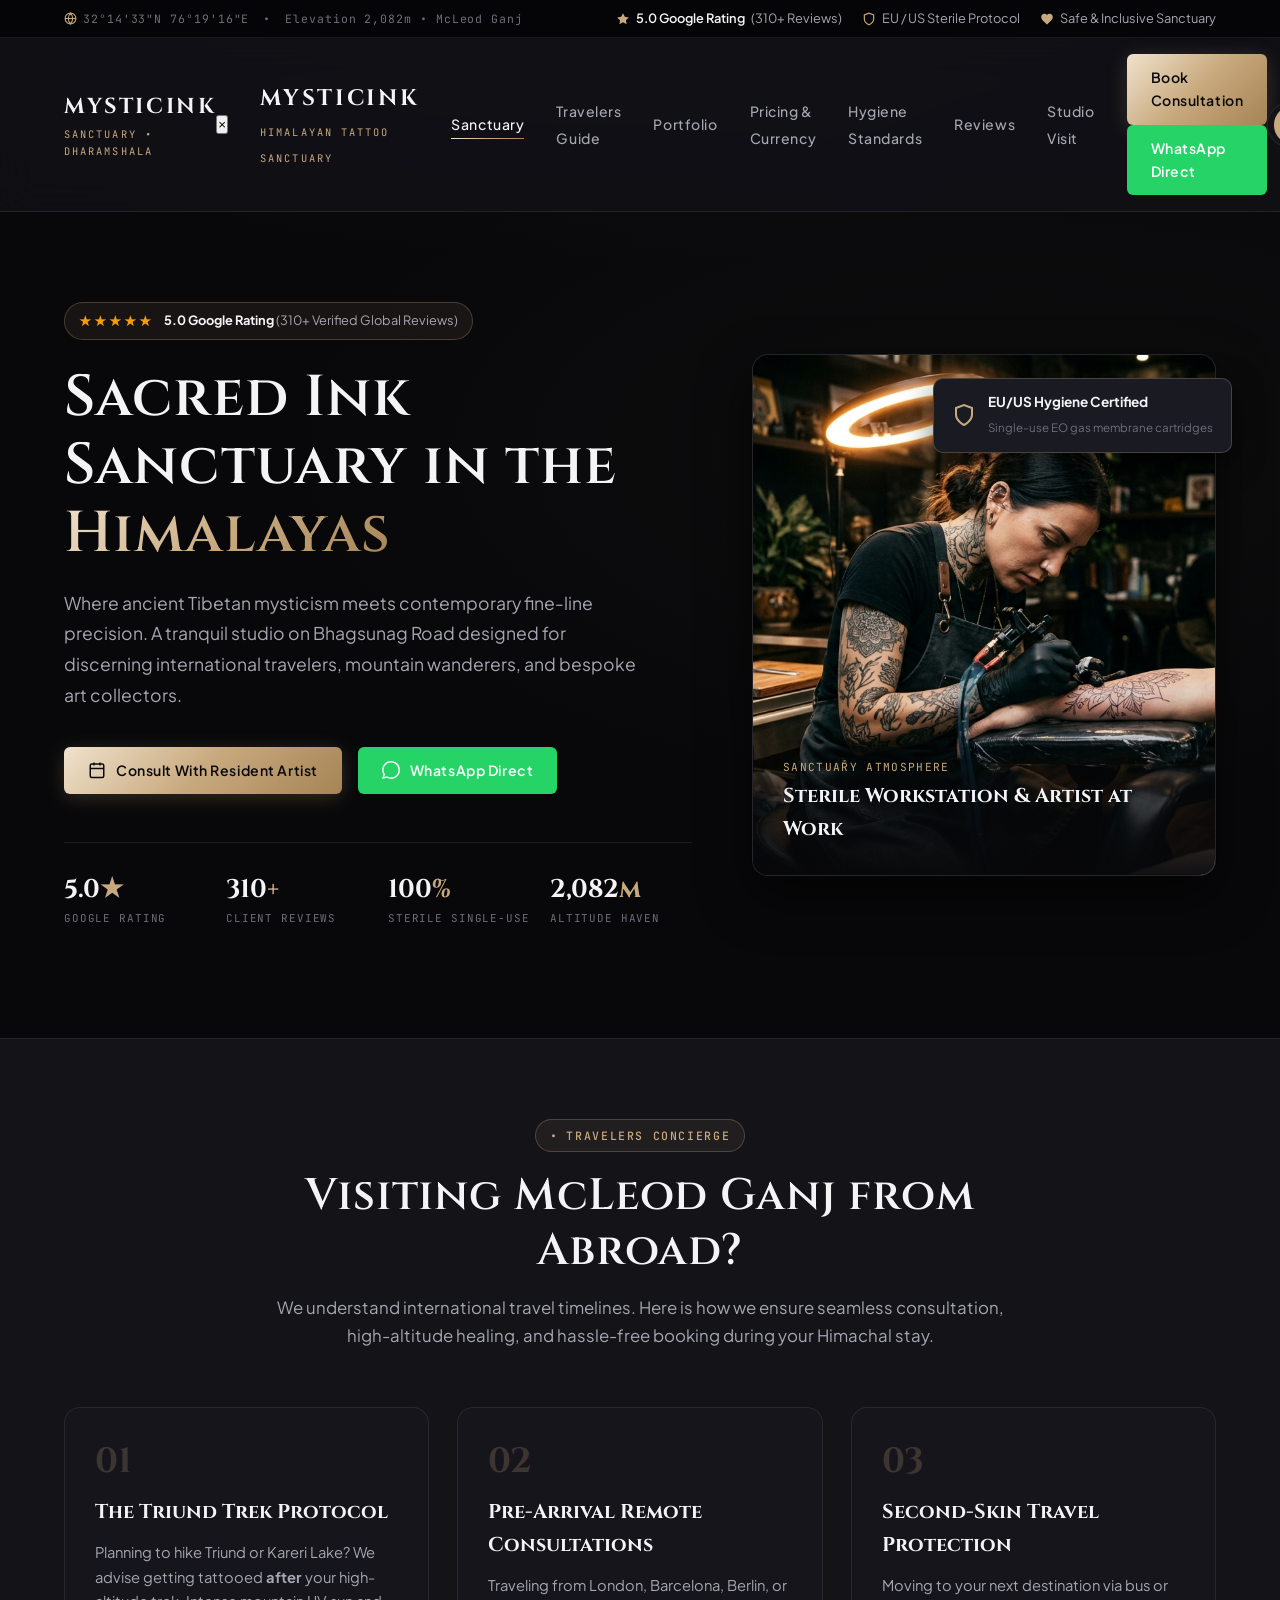
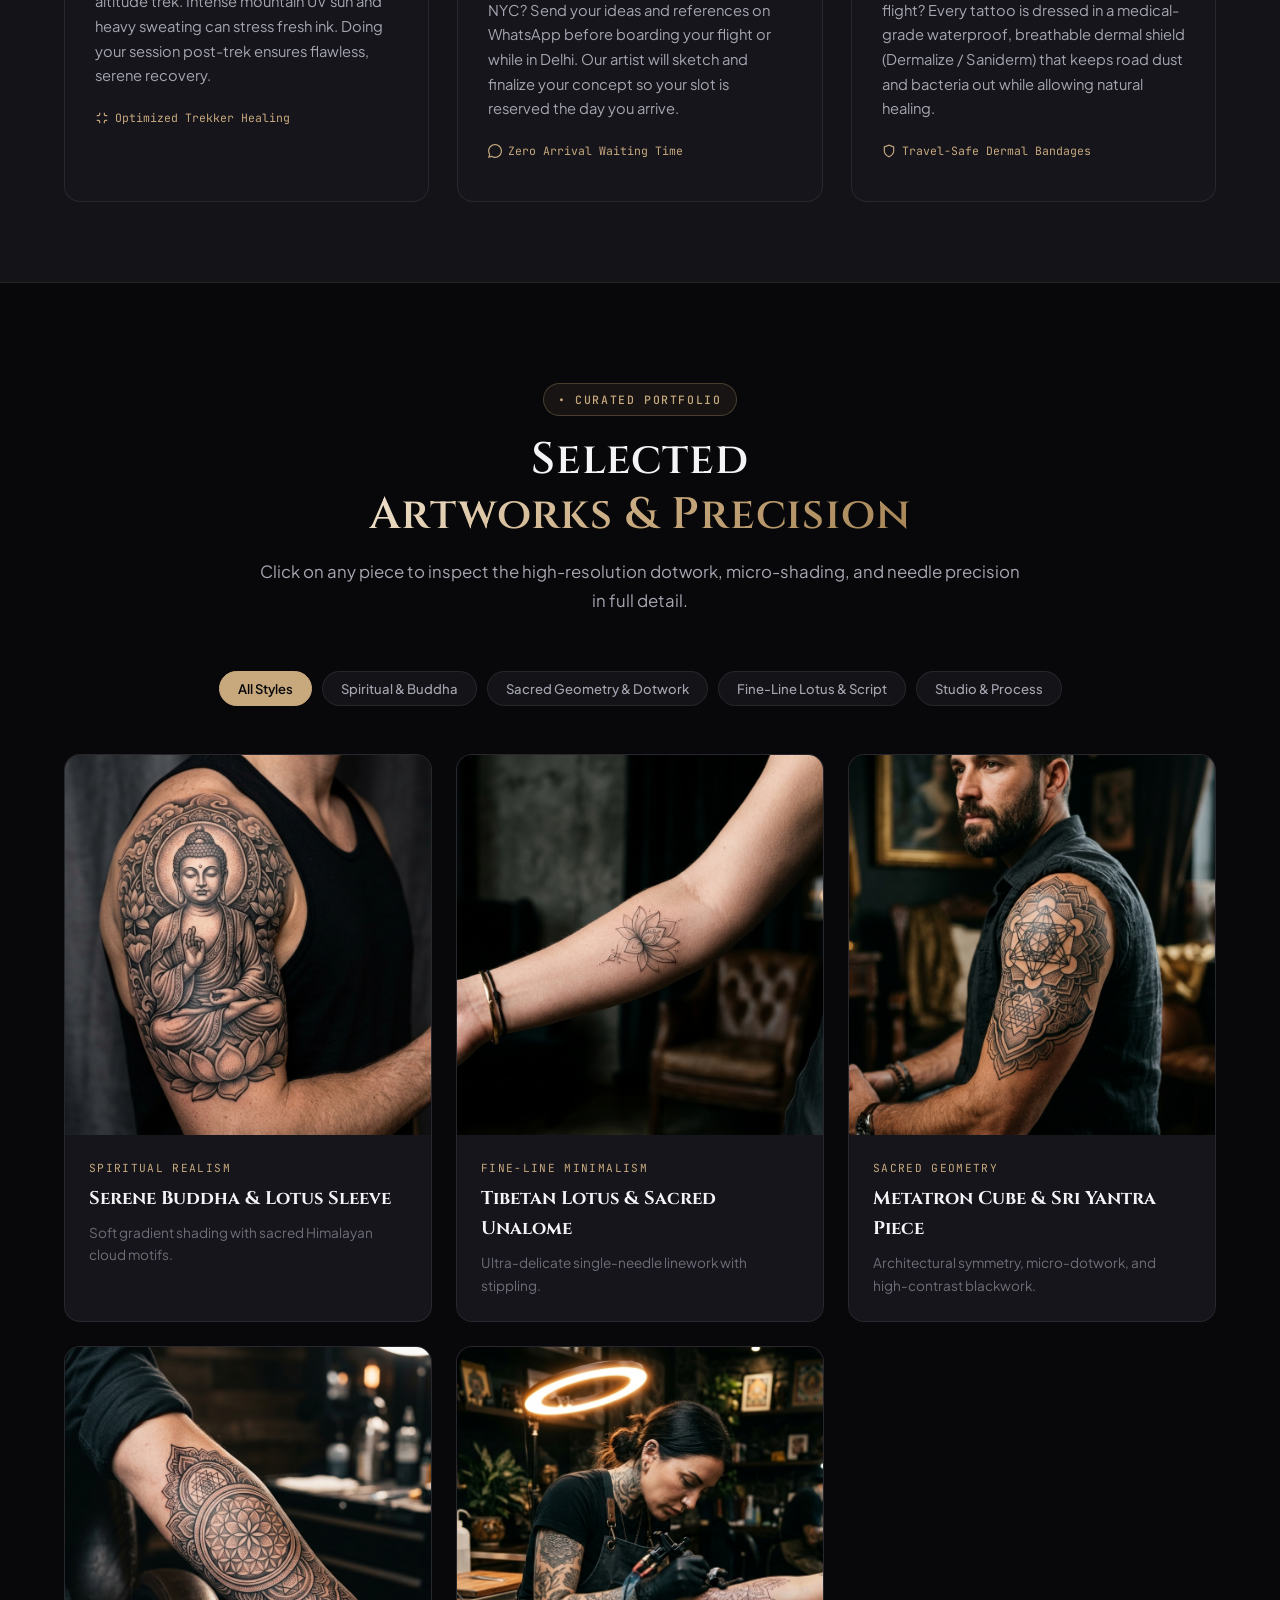
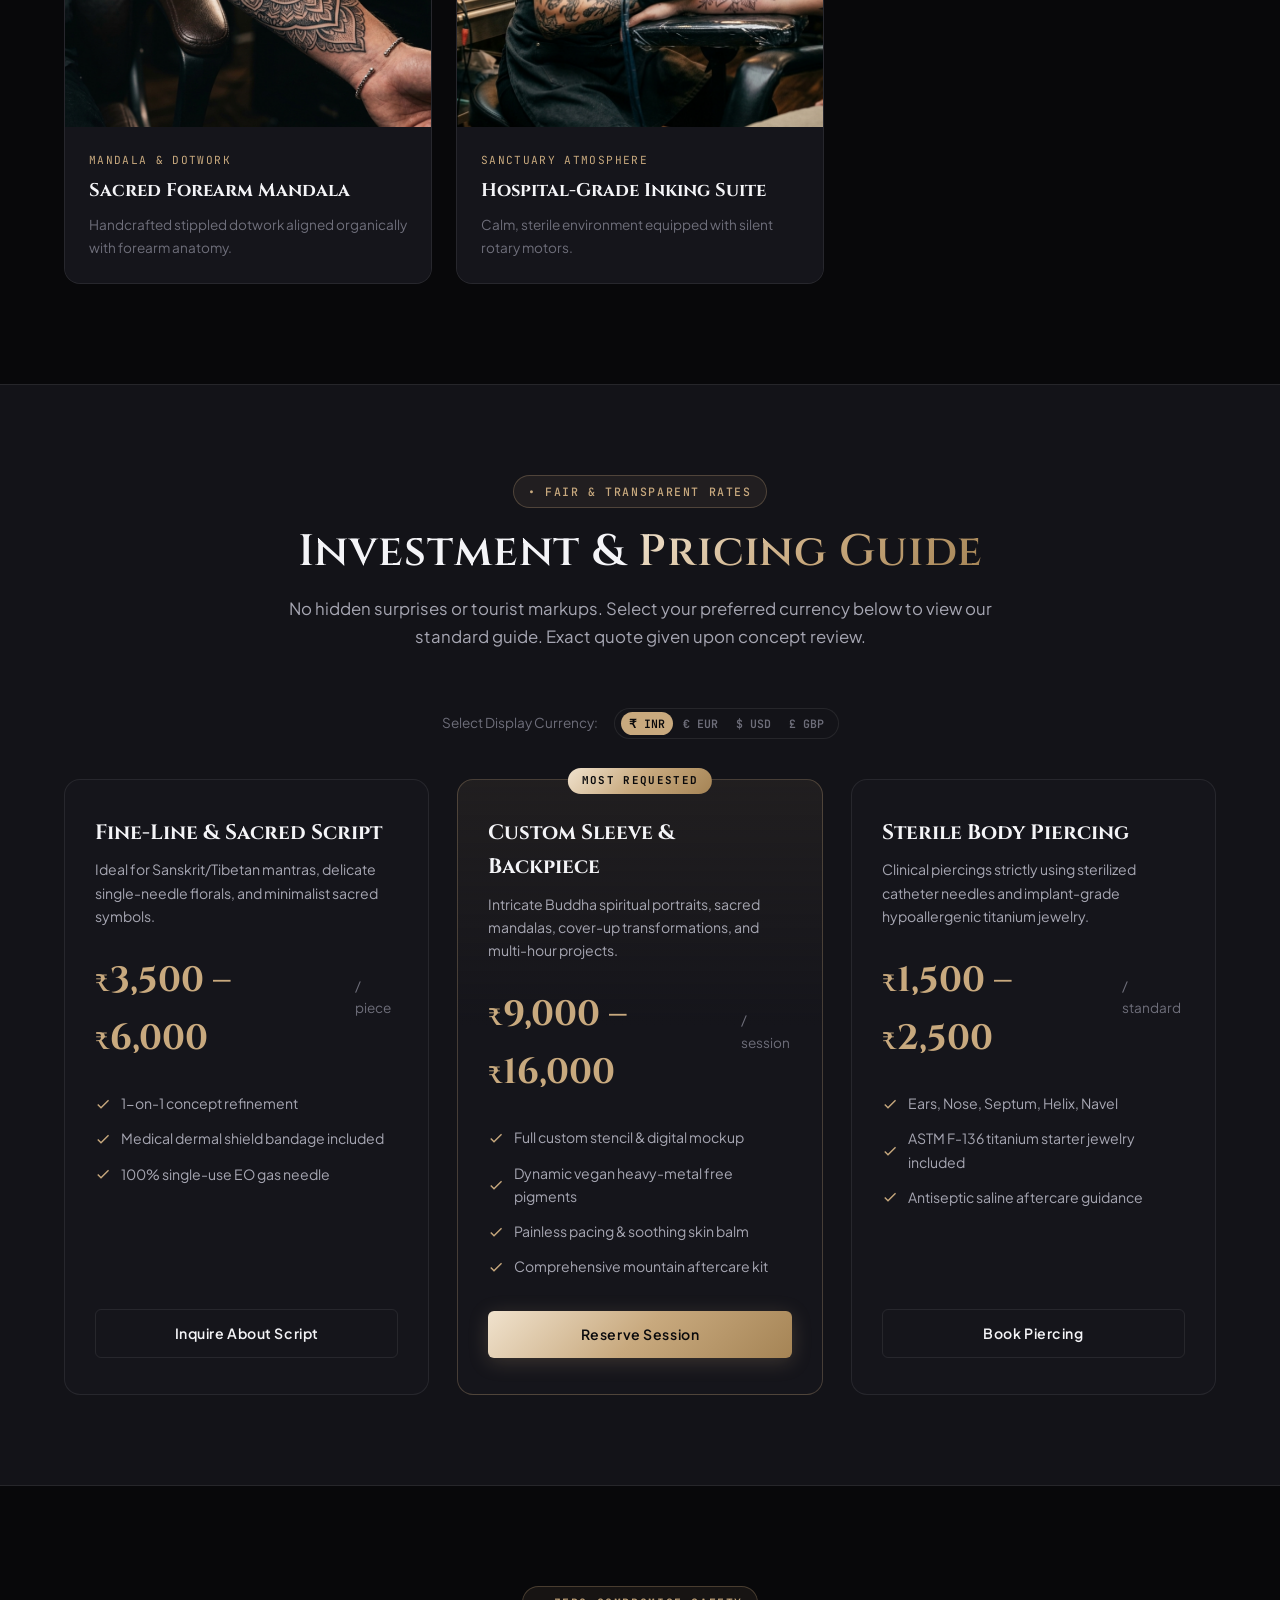
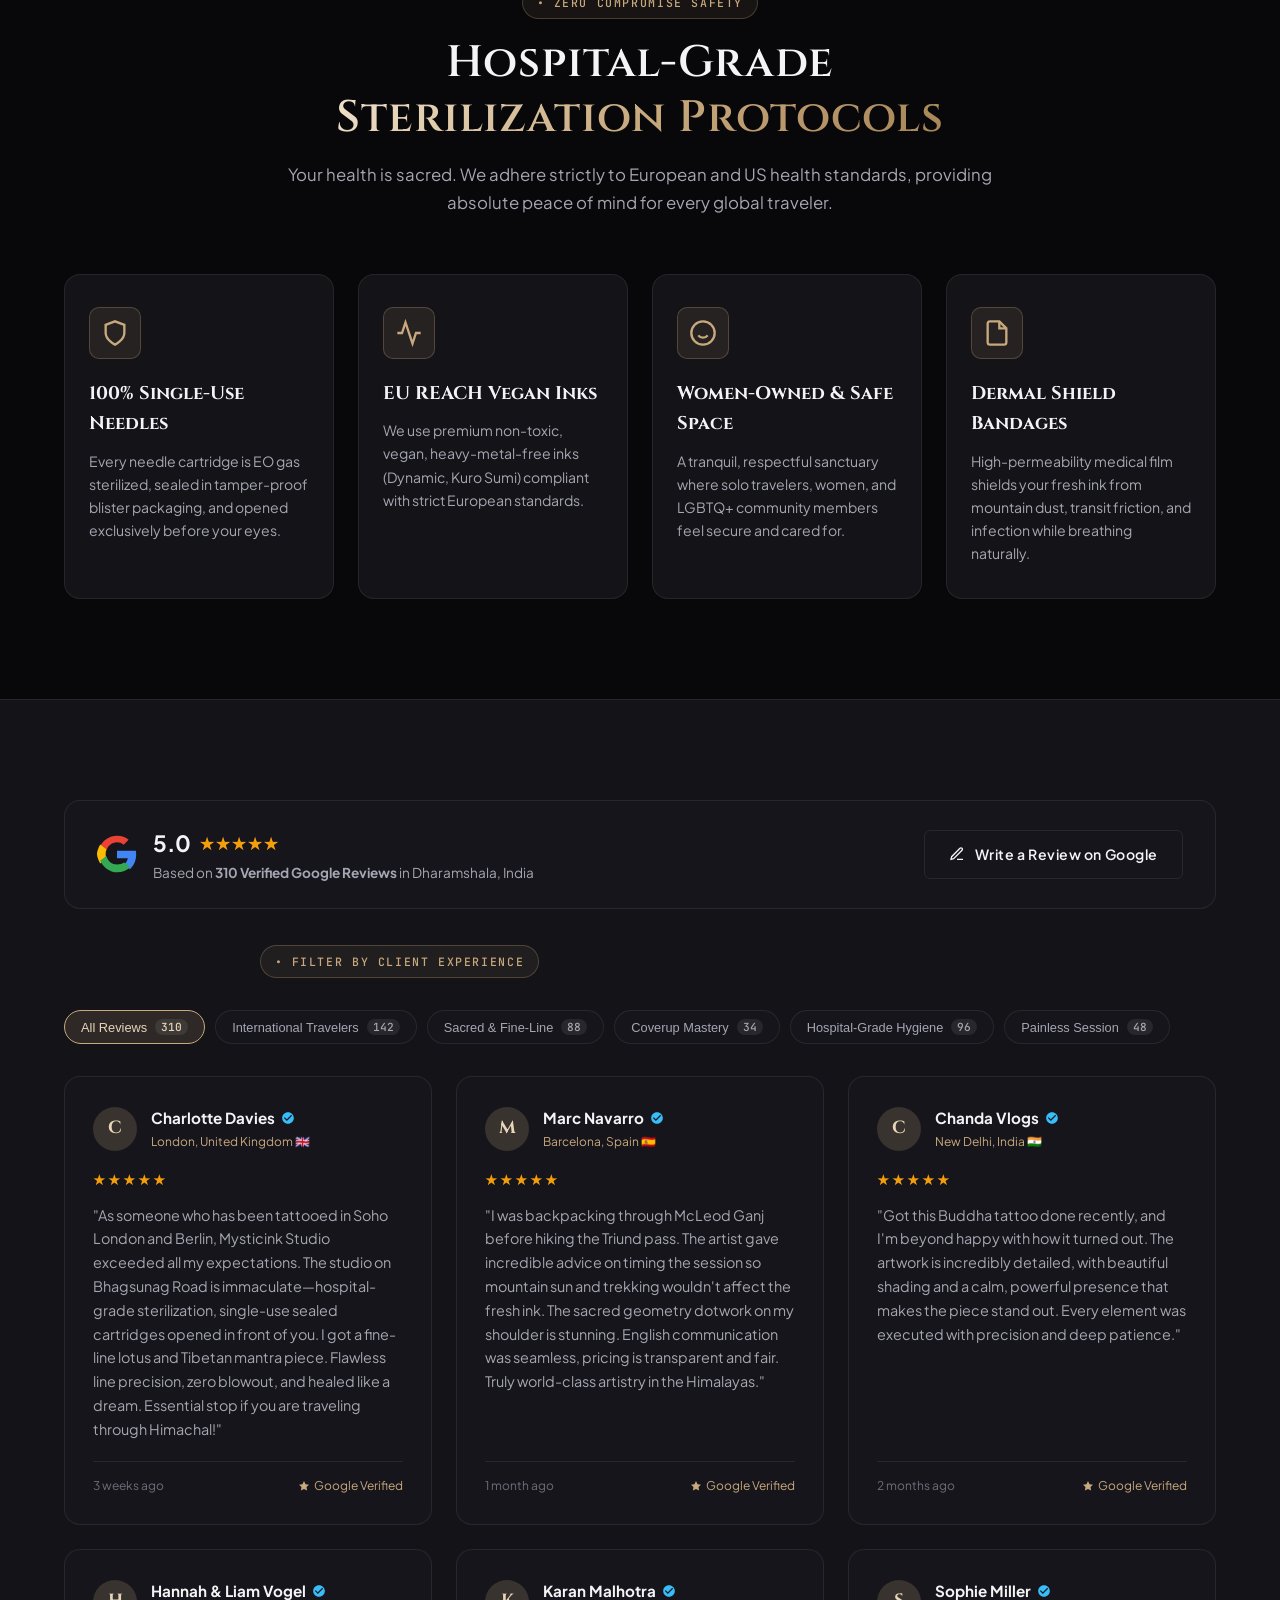
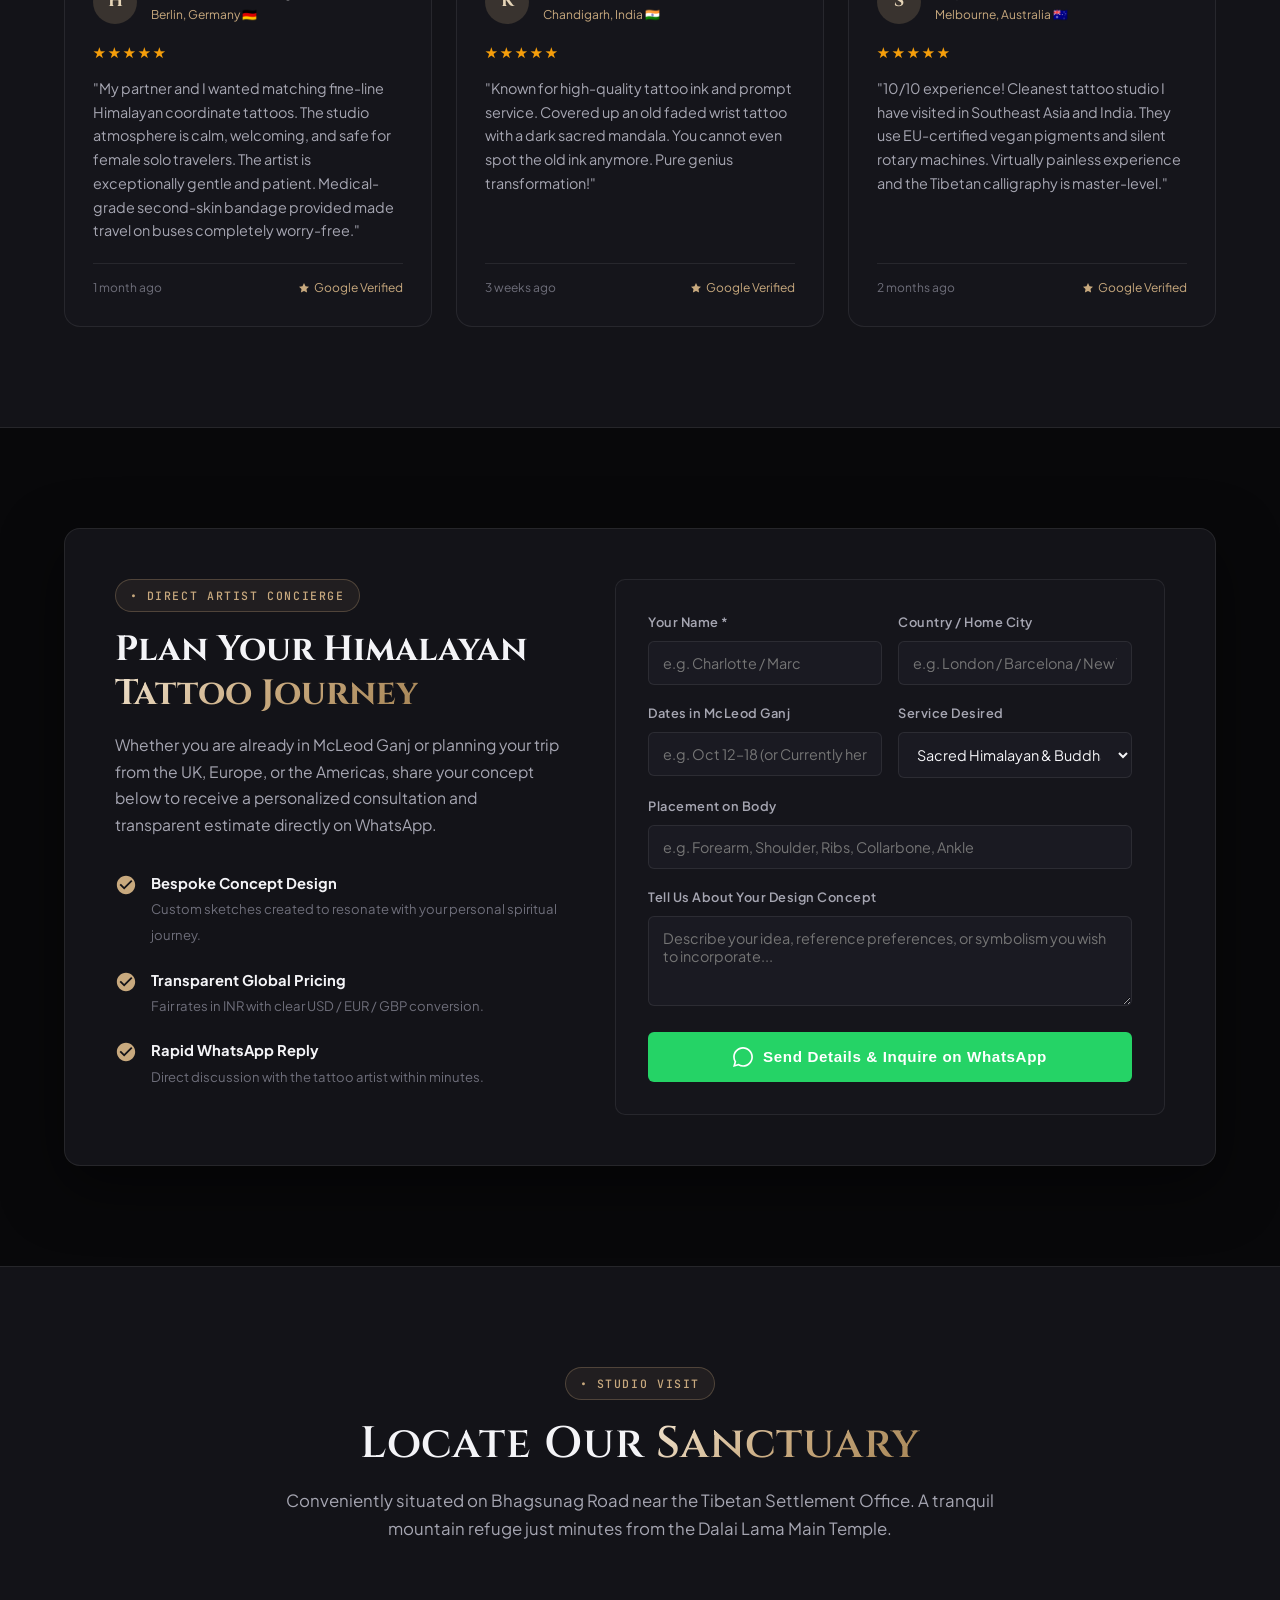
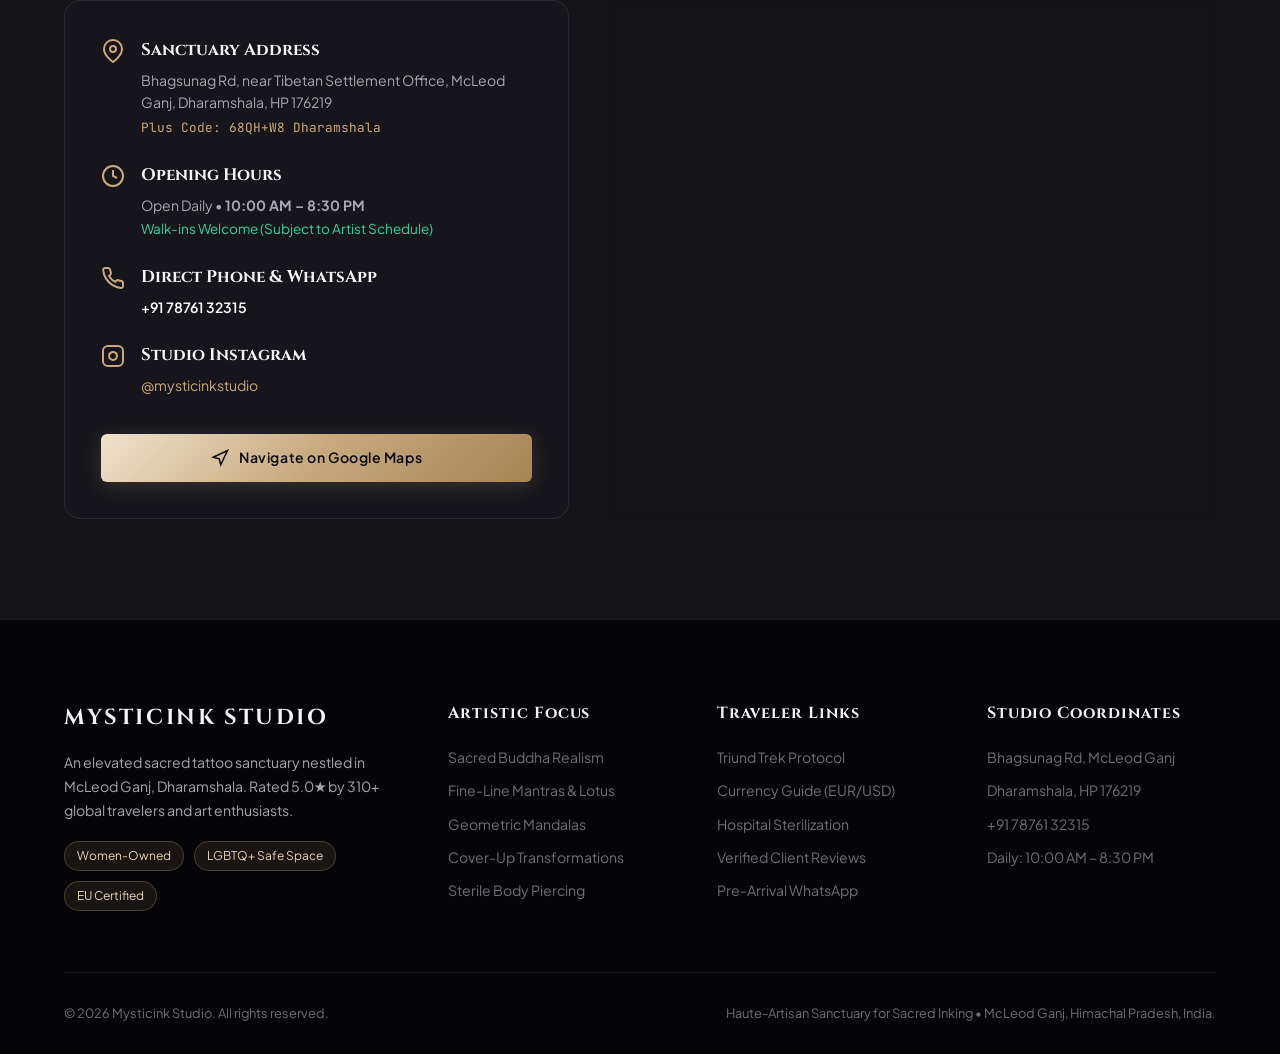
==== commit dcc48eb8: "feat: enhance mobile responsiveness with luxury slide-over drawer, swipeable chips, and iOS touch UX" ====
--- a/index.html
+++ b/index.html
@@ -118,13 +118,22 @@
 
       <nav>
         <ul id="nav-links" class="nav-links">
+          <button id="mobile-close-btn" class="mobile-menu-close" aria-label="Close menu">&times;</button>
+          <li class="mobile-menu-header">
+            <span class="brand-title" style="font-size: 1.4rem;">MYSTICINK</span>
+            <span class="brand-sub">Himalayan Tattoo Sanctuary</span>
+          </li>
           <li><a href="#hero" class="nav-link active">Sanctuary</a></li>
           <li><a href="#travelers" class="nav-link">Travelers Guide</a></li>
           <li><a href="#portfolio" class="nav-link">Portfolio</a></li>
           <li><a href="#pricing" class="nav-link">Pricing & Currency</a></li>
           <li><a href="#hygiene" class="nav-link">Hygiene Standards</a></li>
           <li><a href="#reviews" class="nav-link">Reviews</a></li>
-          <li><a href="#location" class="nav-link">Studio</a></li>
+          <li><a href="#location" class="nav-link">Studio Visit</a></li>
+          <li class="mobile-drawer-cta">
+            <a href="#booking" class="btn btn-gold" style="width: 100%;">Book Consultation</a>
+            <a href="https://wa.me/917876132315?text=Hello%20Mysticink%20Studio!%20I%20am%20visiting%20McLeod%20Ganj%20and%20would%20like%20to%20consult%20for%20a%20tattoo." target="_blank" class="btn btn-whatsapp" style="width: 100%;">WhatsApp Direct</a>
+          </li>
         </ul>
       </nav>
 
--- a/styles.css
+++ b/styles.css
@@ -1448,67 +1448,407 @@
 }
 
 @media (max-width: 768px) {
-  .nav-links, .header-cta-group {
+  /* 1. Global Spacing & Layout */
+  .container {
+    padding: 0 18px;
+  }
+
+  body {
+    padding-bottom: 80px; /* Account for sticky mobile floating bar */
+  }
+
+  /* 2. Top Trust Bar on Mobile */
+  .global-trust-bar {
+    padding: 6px 0;
+  }
+
+  .coordinates-badge {
+    display: none; /* Hide heavy technical coordinates on mobile */
+  }
+
+  .trust-signals-list {
+    width: 100%;
+    justify-content: center;
+    gap: 14px;
+    font-size: 0.72rem;
+  }
+
+  .trust-signal-pill:last-child {
+    display: none; /* Keep 2 crisp trust points on mobile */
+  }
+
+  /* 3. Header & Brand */
+  .main-header {
+    padding: 10px 0;
+  }
+
+  .brand-title {
+    font-size: 1.15rem;
+    letter-spacing: 0.08em;
+  }
+
+  .brand-sub {
+    font-size: 0.58rem;
+    letter-spacing: 0.14em;
+  }
+
+  .header-cta-group {
     display: none;
   }
 
+  .header-tools {
+    gap: 8px;
+  }
+
+  .currency-selector-pill {
+    padding: 2px 3px;
+    gap: 1px;
+  }
+
+  .currency-btn {
+    font-size: 0.64rem;
+    padding: 3px 6px;
+  }
+
   .mobile-menu-btn {
-    display: block;
-  }
-
-  /* Mobile Nav Drawer when active */
+    display: flex;
+    align-items: center;
+    justify-content: center;
+    padding: 7px;
+  }
+
+  /* 4. Full-Screen Luxury Mobile Slide-Over Drawer */
+  .nav-links {
+    position: fixed;
+    top: 0;
+    right: -100%;
+    width: 100%;
+    height: 100vh;
+    height: 100dvh;
+    background: rgba(9, 9, 12, 0.98);
+    backdrop-filter: blur(28px);
+    -webkit-backdrop-filter: blur(28px);
+    flex-direction: column;
+    justify-content: flex-start;
+    align-items: center;
+    padding: 70px 24px 40px 24px;
+    gap: 16px;
+    z-index: 2500;
+    transition: right 0.35s cubic-bezier(0.25, 1, 0.5, 1);
+    overflow-y: auto;
+    display: flex;
+    box-shadow: -10px 0 40px rgba(0, 0, 0, 0.8);
+  }
+
   .nav-links.mobile-open {
+    right: 0;
+  }
+
+  .mobile-menu-close {
+    position: absolute;
+    top: 18px;
+    right: 18px;
+    background: rgba(255, 255, 255, 0.06);
+    border: 1px solid var(--border-subtle);
+    color: var(--text-primary);
+    width: 44px;
+    height: 44px;
+    border-radius: var(--radius-full);
+    display: flex;
+    align-items: center;
+    justify-content: center;
+    font-size: 2rem;
+    line-height: 1;
+    cursor: pointer;
+    transition: var(--transition-smooth);
+  }
+
+  .mobile-menu-close:hover {
+    background: rgba(200, 169, 126, 0.15);
+    color: var(--gold-primary);
+  }
+
+  .mobile-menu-header {
     display: flex;
     flex-direction: column;
-    position: absolute;
-    top: 100%;
-    left: 0;
-    right: 0;
-    background: var(--bg-surface);
+    align-items: center;
+    text-align: center;
+    margin-bottom: 12px;
+    padding-bottom: 16px;
     border-bottom: 1px solid var(--border-subtle);
-    padding: 24px;
-    gap: 18px;
-    box-shadow: 0 10px 30px rgba(0, 0, 0, 0.6);
-  }
-
-  .trust-bar-flex {
+    width: 100%;
+    max-width: 280px;
+  }
+
+  .nav-link {
+    font-family: var(--font-serif);
+    font-size: 1.25rem;
+    letter-spacing: 0.06em;
+    color: var(--text-primary);
+    padding: 8px 16px;
+    display: block;
+    text-align: center;
+  }
+
+  .nav-link:hover, .nav-link.active {
+    color: var(--gold-light);
+  }
+
+  .nav-link.active::after {
+    display: none;
+  }
+
+  .mobile-drawer-cta {
+    margin-top: 20px;
+    width: 100%;
+    max-width: 300px;
+    display: flex;
+    flex-direction: column;
+    gap: 12px;
+    padding-top: 18px;
+    border-top: 1px solid var(--border-subtle);
+  }
+
+  /* 5. Hero Section Mobile Optimization */
+  .hero-section {
+    padding: 36px 0 54px 0;
+  }
+
+  .hero-meta-badge {
+    padding: 5px 12px;
+    margin-bottom: 18px;
+    font-size: 0.72rem;
+  }
+
+  .hero-meta-badge .stars {
+    font-size: 0.78rem;
+  }
+
+  .hero-title {
+    font-size: clamp(2rem, 7.5vw, 2.6rem);
+    line-height: 1.2;
+    margin-bottom: 16px;
+  }
+
+  .hero-desc {
+    font-size: 0.95rem;
+    line-height: 1.68;
+    margin-bottom: 28px;
+  }
+
+  .hero-action-row {
+    flex-direction: column;
+    align-items: stretch;
+    gap: 12px;
+    margin-bottom: 32px;
+  }
+
+  .hero-action-row .btn {
+    width: 100%;
+    padding: 14px;
+    font-size: 0.9rem;
+  }
+
+  .hero-stats-strip {
+    grid-template-columns: repeat(2, 1fr);
+    gap: 14px;
+    padding-top: 22px;
+  }
+
+  .hero-stat-box .num {
+    font-size: 1.4rem;
+  }
+
+  .hero-stat-box .label {
+    font-size: 0.62rem;
+  }
+
+  .hero-media-card img {
+    height: 320px;
+  }
+
+  .hero-floating-badge {
+    position: static;
+    margin-top: 14px;
+    border-radius: var(--radius-md);
+    padding: 10px 14px;
     justify-content: center;
   }
 
+  /* 6. Section Spacing & Headers */
+  .section-header {
+    margin-bottom: 36px;
+    text-align: center;
+  }
+
+  .section-title {
+    font-size: 1.8rem;
+    line-height: 1.25;
+  }
+
+  .section-desc {
+    font-size: 0.92rem;
+    line-height: 1.65;
+  }
+
+  .traveler-section,
+  .gallery-section,
+  .pricing-section,
+  .hygiene-section,
+  .reviews-section,
+  .booking-section,
+  .location-section {
+    padding: 60px 0;
+  }
+
+  /* 7. Horizontal Swipeable Filter Bars */
+  .gallery-filter-bar,
+  .review-chips-bar {
+    display: flex;
+    justify-content: flex-start;
+    flex-wrap: nowrap;
+    overflow-x: auto;
+    -webkit-overflow-scrolling: touch;
+    gap: 8px;
+    padding: 0 4px 12px 4px;
+    margin-bottom: 24px;
+    scrollbar-width: none;
+  }
+
+  .gallery-filter-bar::-webkit-scrollbar,
+  .review-chips-bar::-webkit-scrollbar {
+    display: none;
+  }
+
+  .filter-btn,
+  .chip-btn {
+    flex-shrink: 0;
+    white-space: nowrap;
+    font-size: 0.78rem;
+    padding: 8px 16px;
+  }
+
+  /* 8. Grids on Mobile */
   .gallery-editorial-grid,
   .pricing-grid,
   .reviews-grid,
-  .traveler-grid {
-    grid-template-columns: 1fr;
-  }
-
+  .traveler-grid,
   .hygiene-grid {
     grid-template-columns: 1fr;
-  }
-
-  .hero-stats-strip {
-    grid-template-columns: repeat(2, 1fr);
+    gap: 18px;
+  }
+
+  .traveler-card,
+  .pricing-card,
+  .hygiene-card,
+  .review-card {
+    padding: 24px 20px;
+  }
+
+  .portfolio-card-img-wrap {
+    height: 300px;
+  }
+
+  .portfolio-card-info {
+    padding: 18px;
+  }
+
+  .portfolio-card-title {
+    font-size: 1.1rem;
+  }
+
+  /* 9. Booking Form Mobile Optimization */
+  .booking-wrapper {
+    grid-template-columns: 1fr;
+    padding: 24px 18px;
+    gap: 32px;
+  }
+
+  .booking-info h2 {
+    font-size: 1.75rem;
+    line-height: 1.25;
+  }
+
+  .booking-form {
+    padding: 20px 16px;
   }
 
   .form-row {
     grid-template-columns: 1fr;
-  }
-
+    gap: 0;
+  }
+
+  /* Crucial for iOS: 16px font-size prevents Safari unwanted auto-zoom */
+  .form-input, .form-select, .form-textarea {
+    font-size: 16px !important;
+    padding: 13px 12px;
+  }
+
+  /* 10. Location & Map */
+  .location-grid {
+    grid-template-columns: 1fr;
+    gap: 24px;
+  }
+
+  .location-details-box {
+    padding: 24px 18px;
+  }
+
+  .map-frame-container {
+    min-height: 280px;
+    height: 300px;
+  }
+
+  /* 11. Footer */
   .footer-top {
     grid-template-columns: 1fr;
+    gap: 32px;
+    margin-bottom: 40px;
   }
 
   .footer-bottom {
     flex-direction: column;
-    gap: 10px;
+    gap: 12px;
     text-align: center;
   }
 
+  /* 12. Floating Sticky Action Bar */
   .mobile-action-bar {
     display: flex;
-  }
-
-  body {
-    padding-bottom: 65px;
-  }
-}
+    padding: 10px 16px;
+    padding-bottom: max(10px, env(safe-area-inset-bottom));
+    background: rgba(10, 10, 14, 0.96);
+    backdrop-filter: blur(20px);
+    -webkit-backdrop-filter: blur(20px);
+    box-shadow: 0 -4px 25px rgba(0, 0, 0, 0.7);
+    border-top: 1px solid rgba(255, 255, 255, 0.08);
+  }
+
+  .mobile-action-btn {
+    height: 46px;
+    font-size: 0.86rem;
+    font-weight: 600;
+    border-radius: var(--radius-sm);
+  }
+}
+
+/* Extra small devices (iPhone SE, Galaxy Mini, < 380px) */
+@media (max-width: 380px) {
+  .brand-title {
+    font-size: 1.05rem;
+  }
+
+  .currency-btn {
+    font-size: 0.58rem;
+    padding: 2px 4px;
+  }
+
+  .hero-title {
+    font-size: 1.85rem;
+  }
+
+  .mobile-action-btn {
+    font-size: 0.78rem;
+    padding: 10px 6px;
+  }
+}
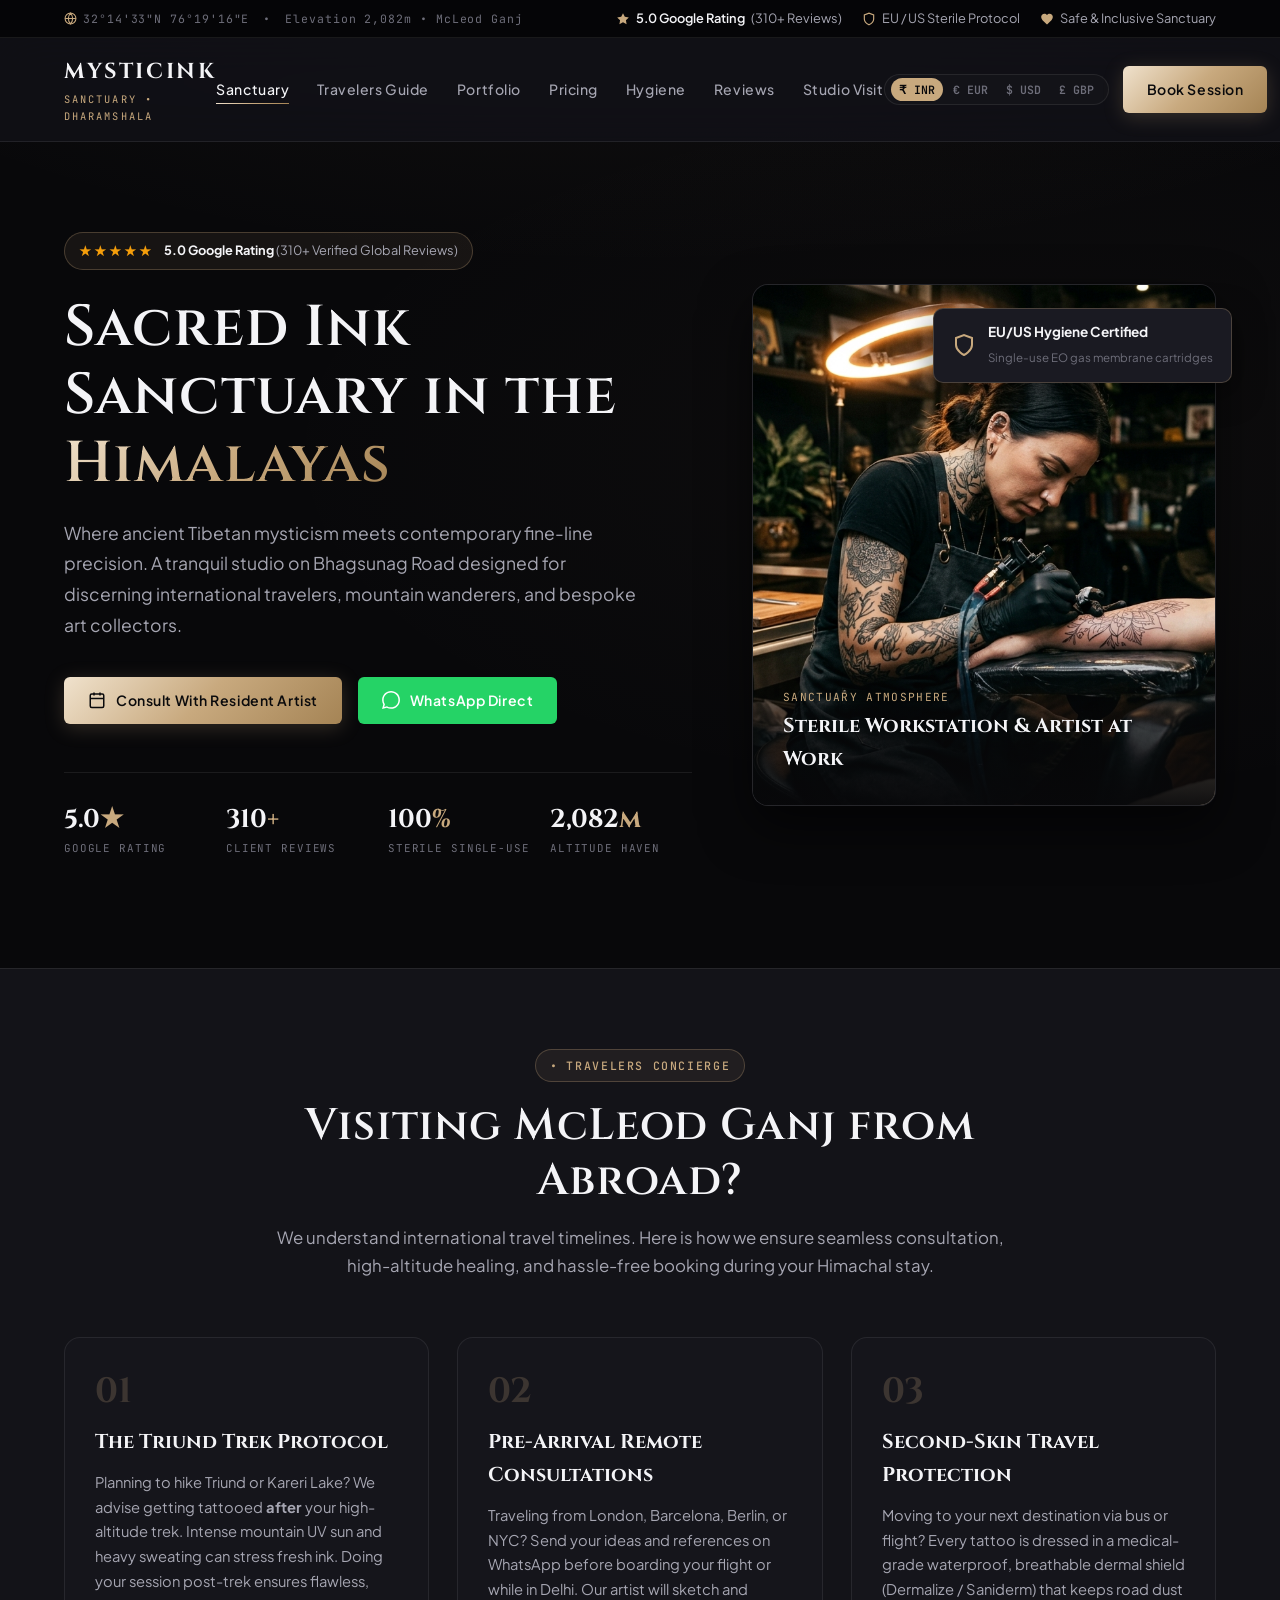
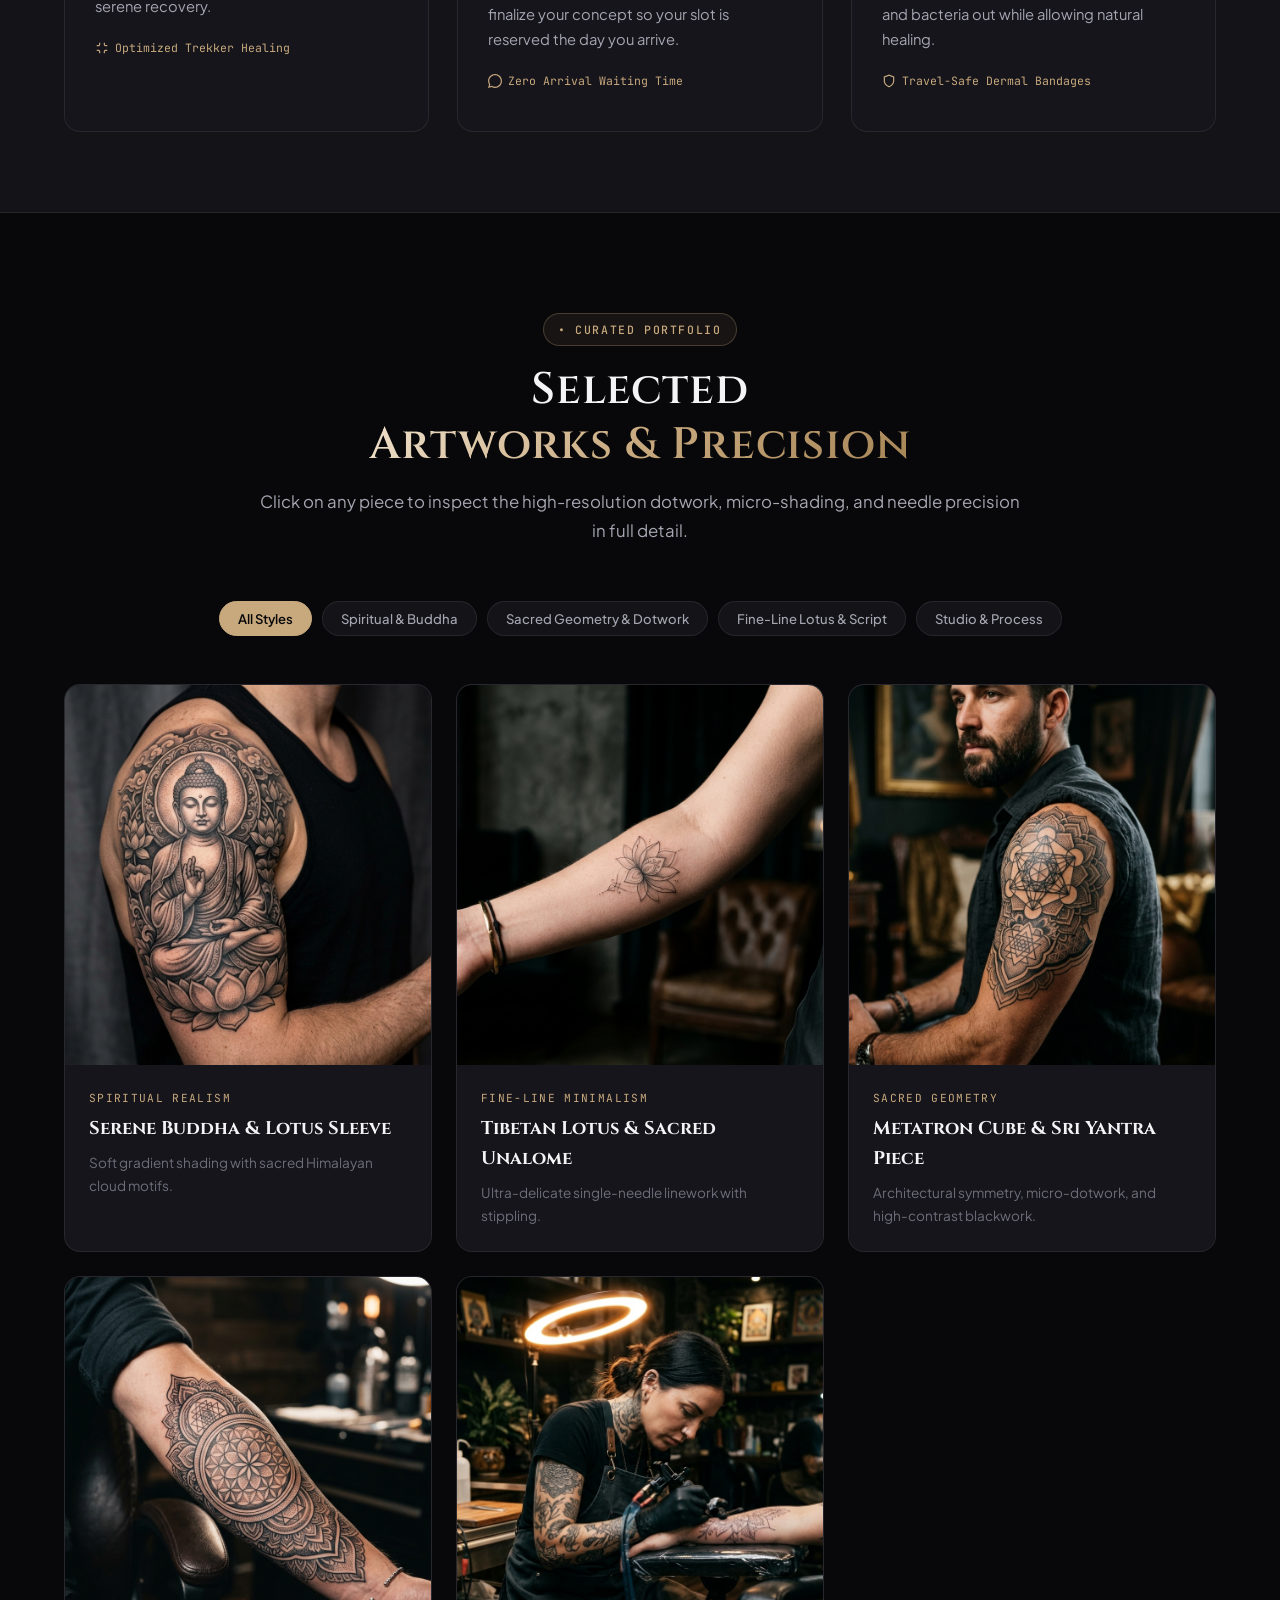
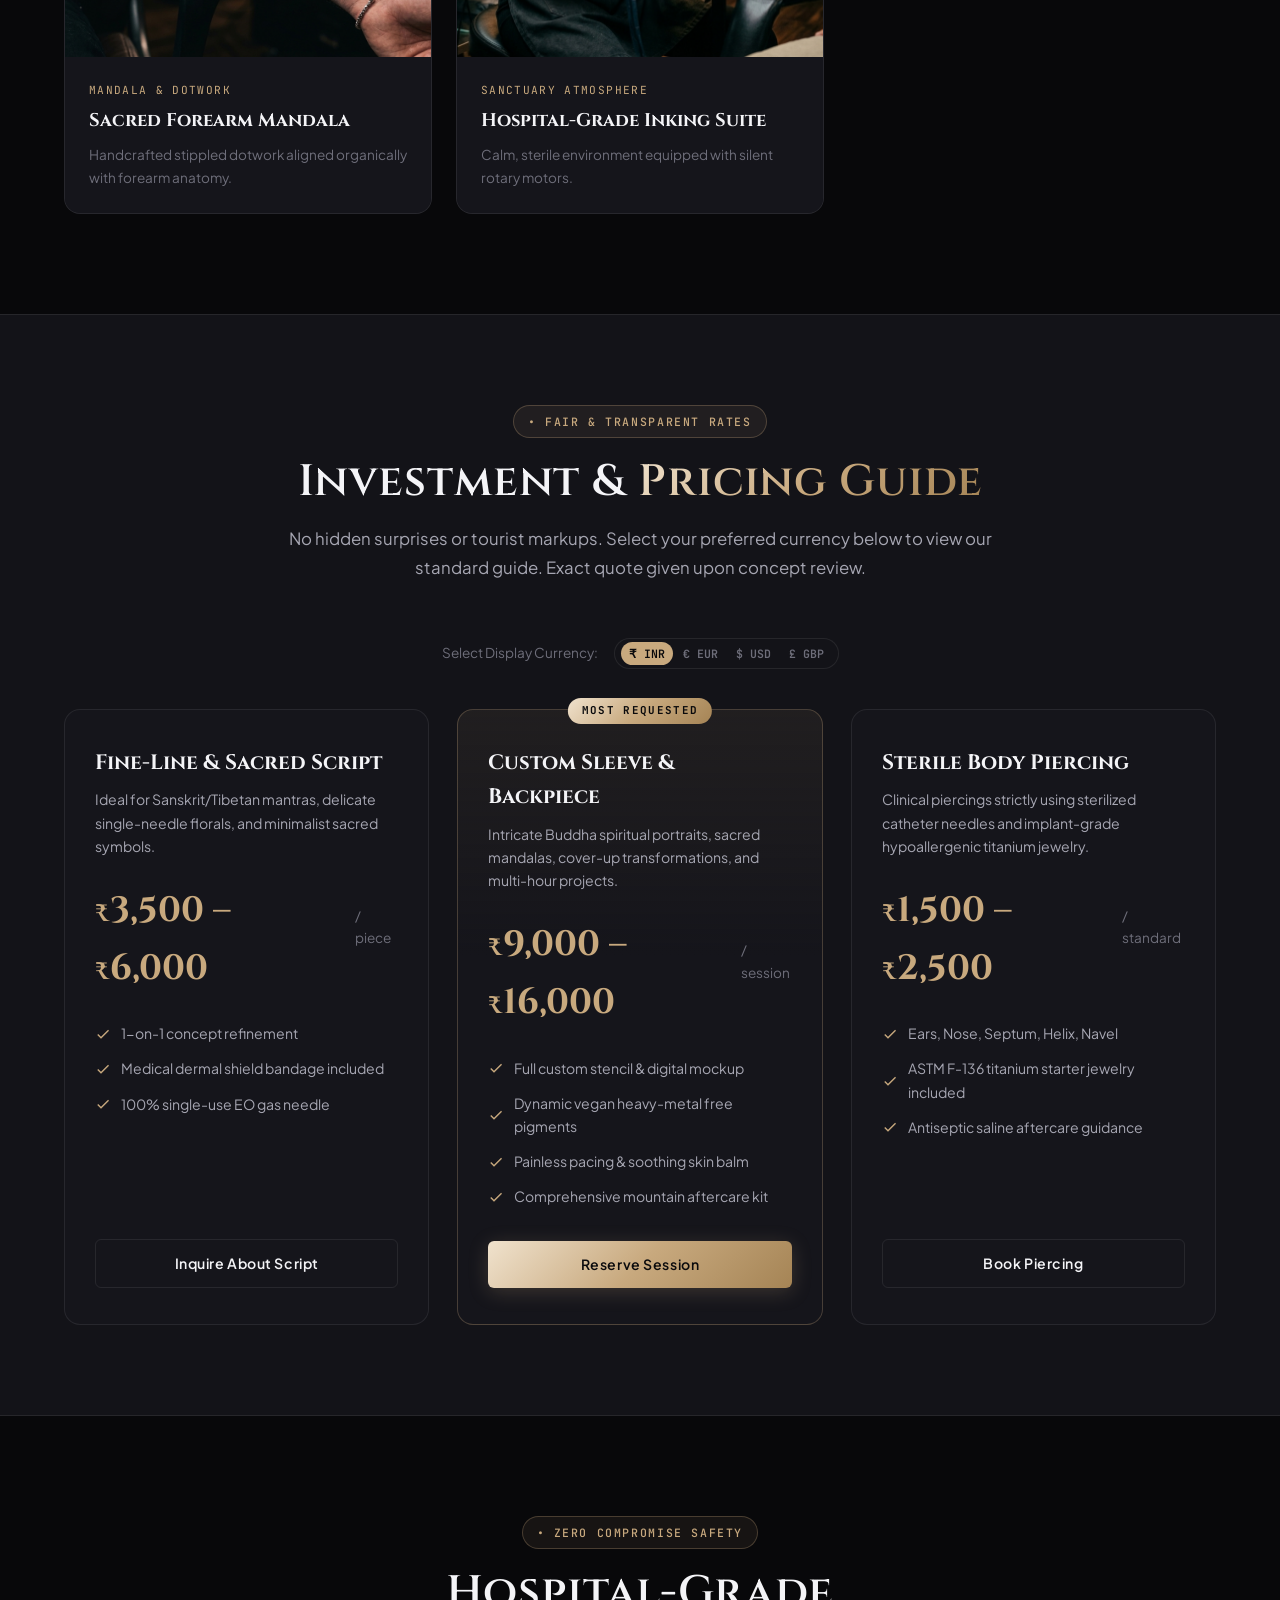
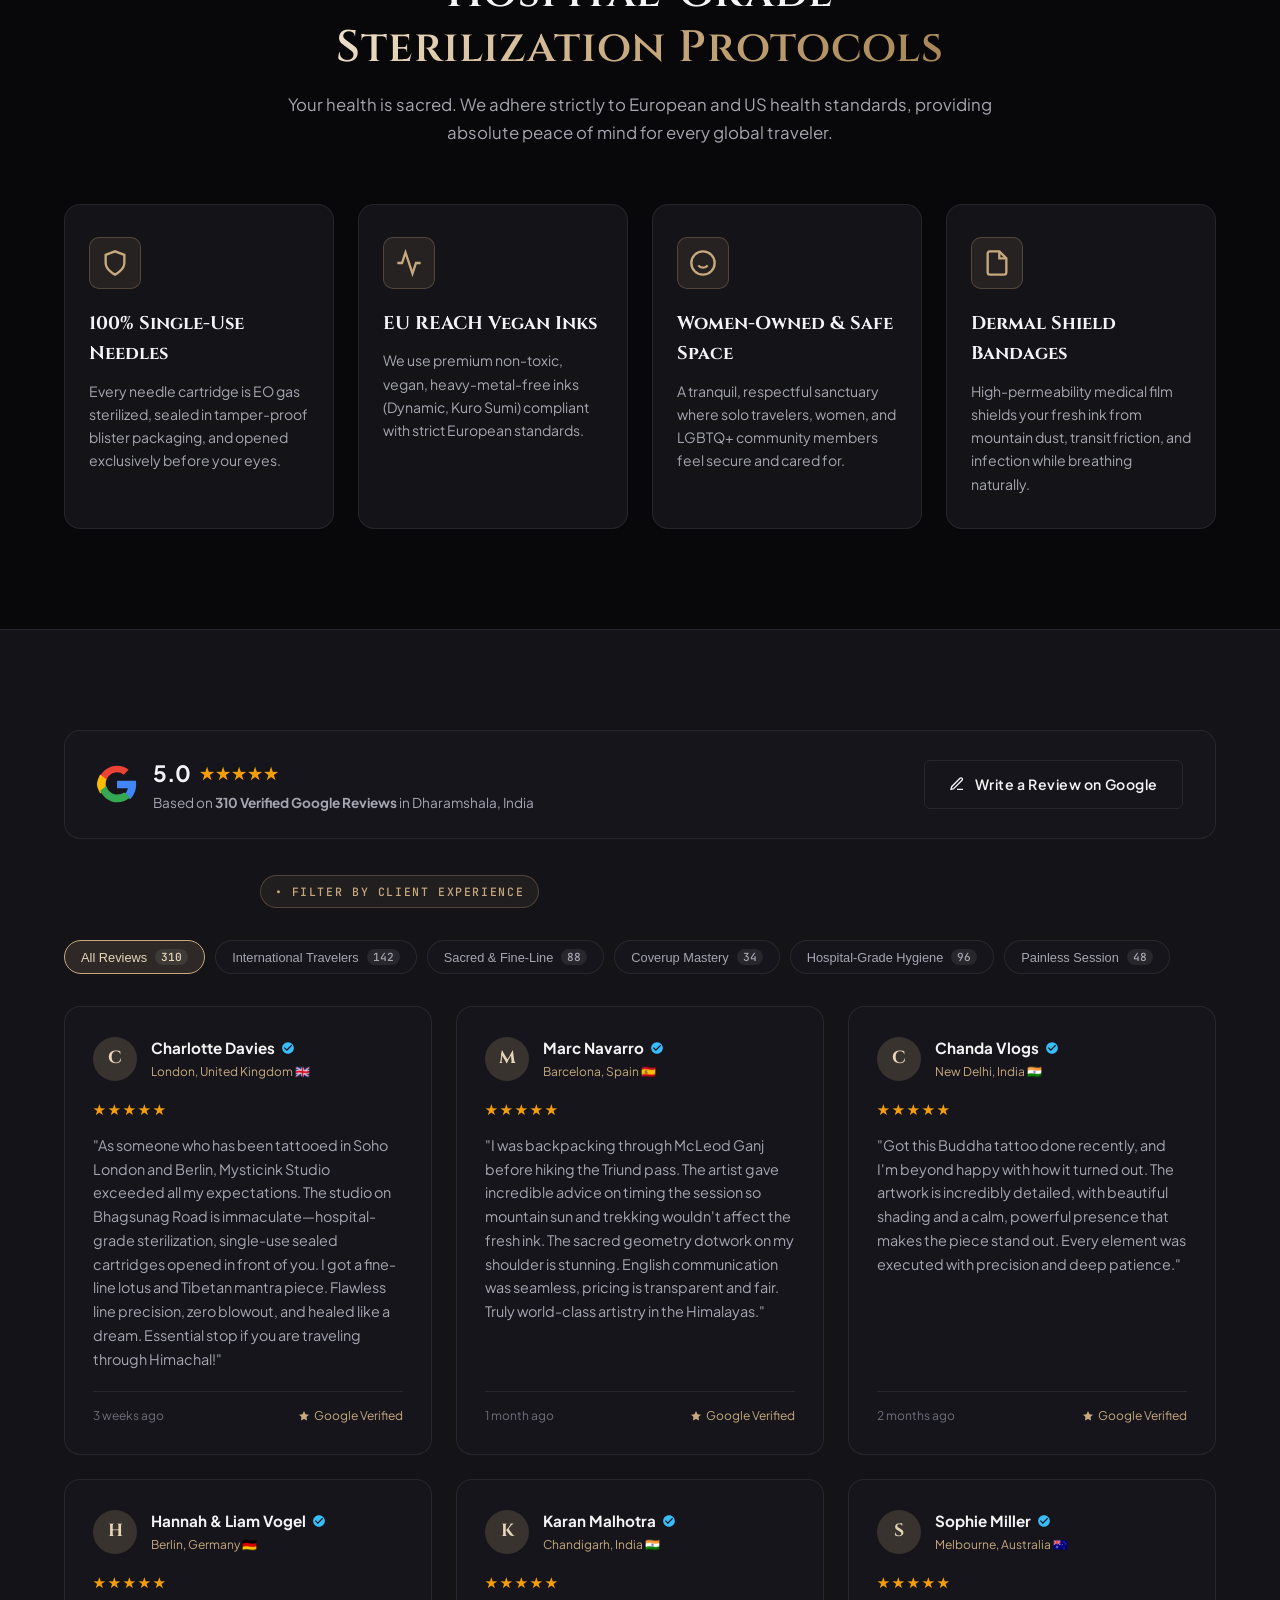
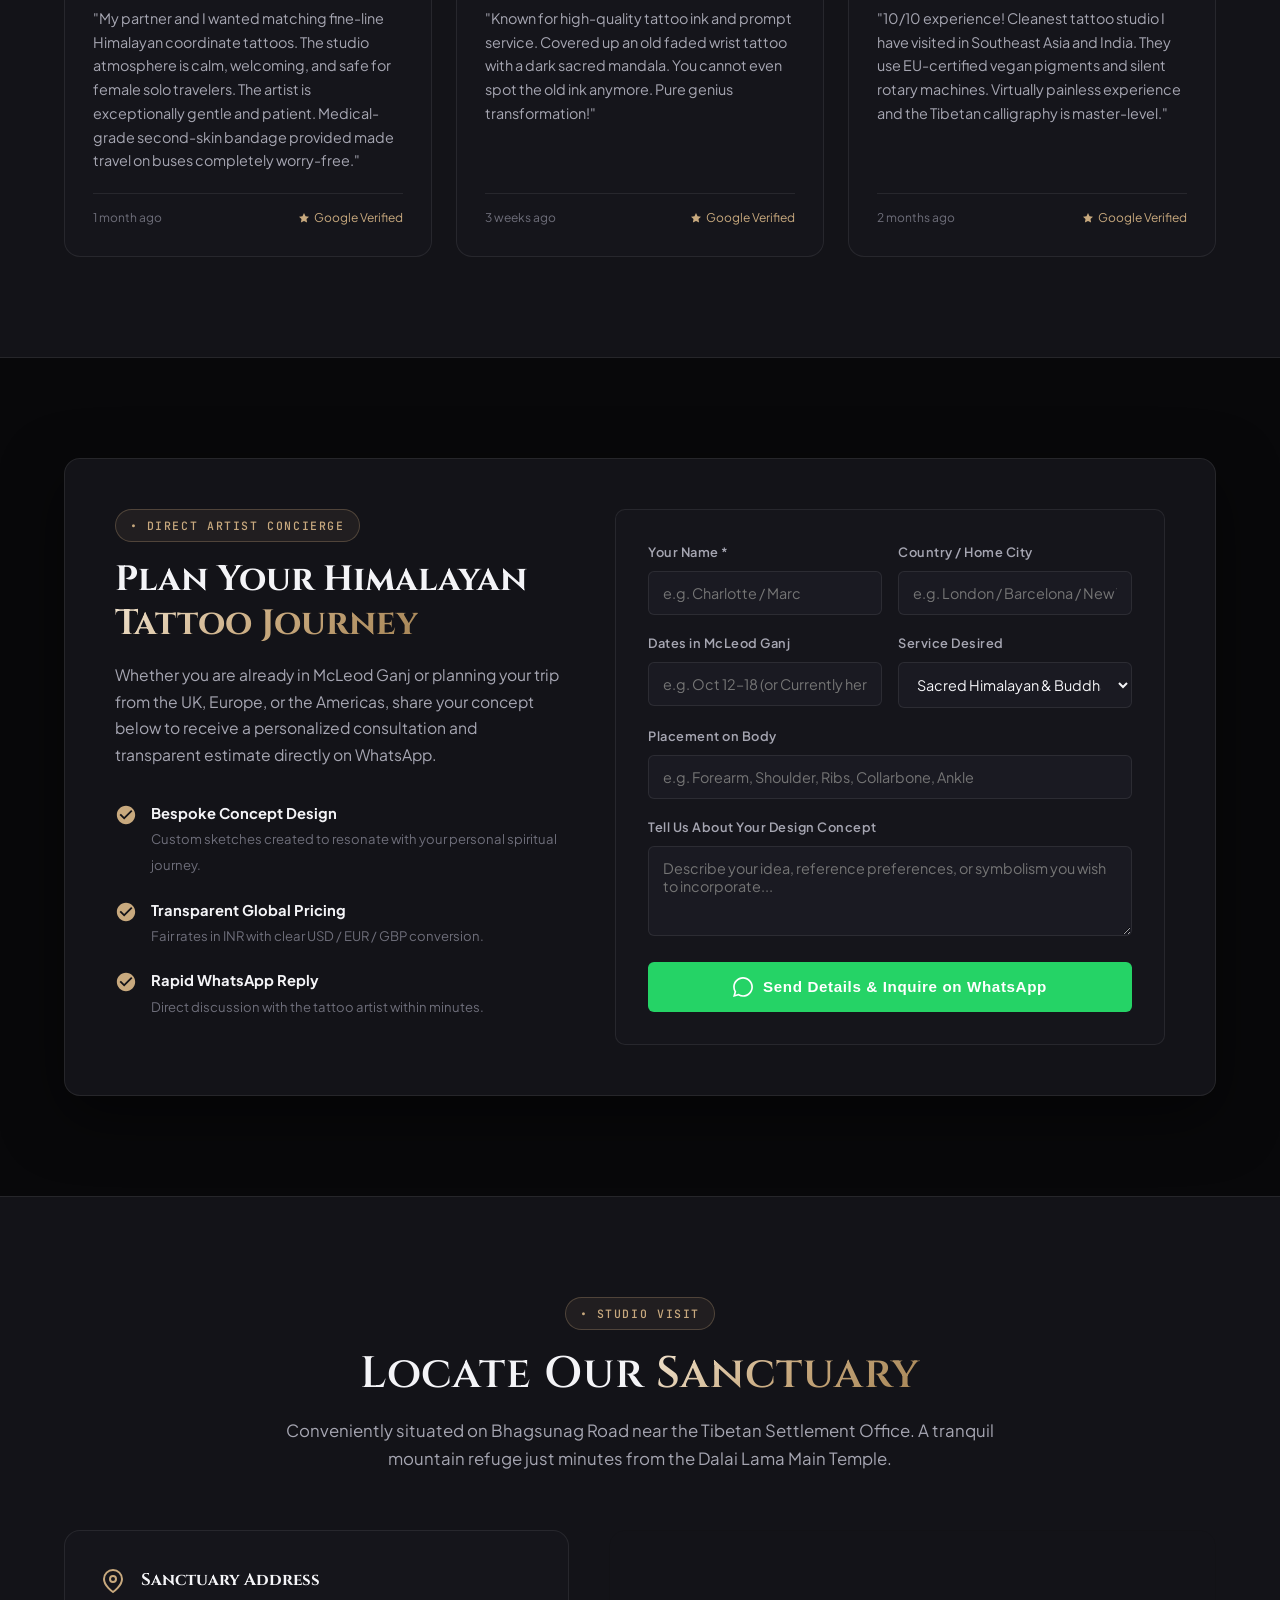
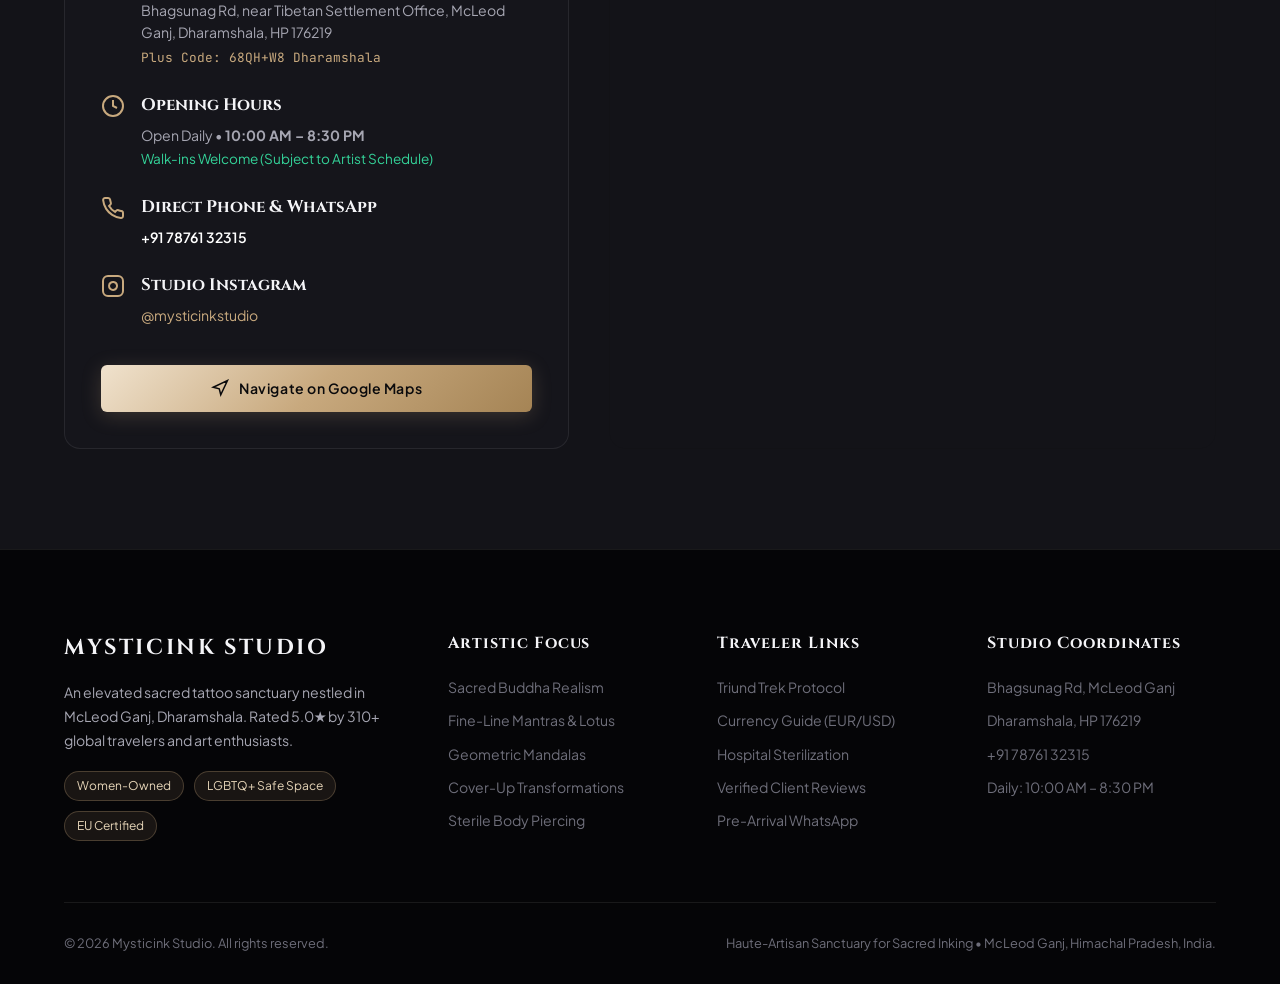
==== commit 8517881a: "fix: clean desktop navbar, separate dedicated mobile drawer, eliminate duplicate buttons and tags" ====
--- a/index.html
+++ b/index.html
@@ -116,24 +116,16 @@
         <span class="brand-sub">Sanctuary • Dharamshala</span>
       </a>
 
-      <nav>
-        <ul id="nav-links" class="nav-links">
-          <button id="mobile-close-btn" class="mobile-menu-close" aria-label="Close menu">&times;</button>
-          <li class="mobile-menu-header">
-            <span class="brand-title" style="font-size: 1.4rem;">MYSTICINK</span>
-            <span class="brand-sub">Himalayan Tattoo Sanctuary</span>
-          </li>
+      <!-- Desktop Navigation Links (Hidden on mobile) -->
+      <nav class="desktop-nav">
+        <ul class="nav-links">
           <li><a href="#hero" class="nav-link active">Sanctuary</a></li>
           <li><a href="#travelers" class="nav-link">Travelers Guide</a></li>
           <li><a href="#portfolio" class="nav-link">Portfolio</a></li>
-          <li><a href="#pricing" class="nav-link">Pricing & Currency</a></li>
-          <li><a href="#hygiene" class="nav-link">Hygiene Standards</a></li>
+          <li><a href="#pricing" class="nav-link">Pricing</a></li>
+          <li><a href="#hygiene" class="nav-link">Hygiene</a></li>
           <li><a href="#reviews" class="nav-link">Reviews</a></li>
           <li><a href="#location" class="nav-link">Studio Visit</a></li>
-          <li class="mobile-drawer-cta">
-            <a href="#booking" class="btn btn-gold" style="width: 100%;">Book Consultation</a>
-            <a href="https://wa.me/917876132315?text=Hello%20Mysticink%20Studio!%20I%20am%20visiting%20McLeod%20Ganj%20and%20would%20like%20to%20consult%20for%20a%20tattoo." target="_blank" class="btn btn-whatsapp" style="width: 100%;">WhatsApp Direct</a>
-          </li>
         </ul>
       </nav>
 
@@ -147,17 +139,45 @@
         </div>
 
         <div class="header-cta-group">
-          <a href="#booking" class="btn btn-gold">
-            <span>Book Consultation</span>
+          <a href="#booking" class="btn btn-gold header-cta-btn">
+            <span>Book Session</span>
           </a>
         </div>
 
+        <!-- Mobile Hamburger Button (Only on Mobile) -->
         <button id="mobile-toggle-btn" class="mobile-menu-btn" aria-label="Toggle navigation">
-          <svg width="24" height="24" viewBox="0 0 24 24" fill="none" stroke="currentColor" stroke-width="2"><path d="M3 12h18M3 6h18M3 18h18"/></svg>
+          <svg width="22" height="22" viewBox="0 0 24 24" fill="none" stroke="currentColor" stroke-width="2"><path d="M3 12h18M3 6h18M3 18h18"/></svg>
         </button>
       </div>
     </div>
   </header>
+
+  <!-- Dedicated Full-Screen Mobile Drawer (Completely hidden on desktop) -->
+  <div id="mobile-drawer" class="mobile-drawer-overlay">
+    <div class="mobile-drawer-content">
+      <button id="mobile-close-btn" class="mobile-drawer-close" aria-label="Close menu">&times;</button>
+      
+      <div class="mobile-drawer-brand">
+        <span class="brand-title" style="font-size: 1.35rem;">MYSTICINK</span>
+        <span class="brand-sub">Himalayan Tattoo Sanctuary</span>
+      </div>
+
+      <ul class="mobile-drawer-links">
+        <li><a href="#hero" class="mobile-link">Sanctuary</a></li>
+        <li><a href="#travelers" class="mobile-link">Travelers Guide</a></li>
+        <li><a href="#portfolio" class="mobile-link">Portfolio</a></li>
+        <li><a href="#pricing" class="mobile-link">Pricing & Currency</a></li>
+        <li><a href="#hygiene" class="mobile-link">Hygiene Standards</a></li>
+        <li><a href="#reviews" class="mobile-link">Reviews (310+)</a></li>
+        <li><a href="#location" class="mobile-link">Studio Visit</a></li>
+      </ul>
+
+      <div class="mobile-drawer-actions">
+        <a href="#booking" class="btn btn-gold" style="width: 100%;">Book Consultation</a>
+        <a href="https://wa.me/917876132315?text=Hello%20Mysticink%20Studio!%20I%20am%20visiting%20McLeod%20Ganj%20and%20would%20like%20to%20consult%20for%20a%20tattoo." target="_blank" class="btn btn-whatsapp" style="width: 100%;">WhatsApp Direct</a>
+      </div>
+    </div>
+  </div>
 
   <!-- 3. Hero Section (Editorial Sanctuary) -->
   <section id="hero" class="hero-section">
--- a/styles.css
+++ b/styles.css
@@ -266,11 +266,18 @@
   margin-top: 1px;
 }
 
-.nav-links {
-  display: flex;
-  align-items: center;
-  gap: 32px;
+/* Desktop Navigation Bar */
+.desktop-nav {
+  display: block;
+}
+
+.desktop-nav .nav-links {
+  display: flex;
+  align-items: center;
+  gap: 28px;
   list-style: none;
+  margin: 0;
+  padding: 0;
 }
 
 .nav-link {
@@ -280,6 +287,7 @@
   color: var(--text-secondary);
   position: relative;
   padding: 6px 0;
+  white-space: nowrap;
 }
 
 .nav-link:hover, .nav-link.active {
@@ -299,7 +307,14 @@
 .header-tools {
   display: flex;
   align-items: center;
-  gap: 16px;
+  gap: 14px;
+  flex-shrink: 0;
+}
+
+/* Mobile Only Elements - Strictly Hidden on Desktop */
+.mobile-drawer-overlay,
+.mobile-menu-btn {
+  display: none;
 }
 
 /* Currency Selector Pill */
@@ -1510,45 +1525,66 @@
     padding: 3px 6px;
   }
 
+  /* 4. Full-Screen Luxury Mobile Drawer */
+  .desktop-nav {
+    display: none !important;
+  }
+
+  .header-cta-group {
+    display: none !important;
+  }
+
   .mobile-menu-btn {
-    display: flex;
+    display: flex !important;
     align-items: center;
     justify-content: center;
-    padding: 7px;
-  }
-
-  /* 4. Full-Screen Luxury Mobile Slide-Over Drawer */
-  .nav-links {
+    padding: 8px;
+    background: rgba(255, 255, 255, 0.06);
+    border: 1px solid var(--border-subtle);
+    color: var(--text-primary);
+    border-radius: var(--radius-sm);
+    cursor: pointer;
+  }
+
+  .mobile-drawer-overlay {
+    display: flex !important;
     position: fixed;
-    top: 0;
-    right: -100%;
+    inset: 0;
     width: 100%;
     height: 100vh;
     height: 100dvh;
-    background: rgba(9, 9, 12, 0.98);
+    background: rgba(8, 8, 11, 0.98);
     backdrop-filter: blur(28px);
     -webkit-backdrop-filter: blur(28px);
+    z-index: 3000;
+    opacity: 0;
+    pointer-events: none;
+    transition: opacity 0.3s cubic-bezier(0.25, 1, 0.5, 1);
+    justify-content: center;
+    align-items: center;
+    padding: 24px;
+  }
+
+  .mobile-drawer-overlay.active {
+    opacity: 1;
+    pointer-events: auto;
+  }
+
+  .mobile-drawer-content {
+    width: 100%;
+    max-width: 320px;
+    display: flex;
     flex-direction: column;
-    justify-content: flex-start;
     align-items: center;
-    padding: 70px 24px 40px 24px;
-    gap: 16px;
-    z-index: 2500;
-    transition: right 0.35s cubic-bezier(0.25, 1, 0.5, 1);
-    overflow-y: auto;
-    display: flex;
-    box-shadow: -10px 0 40px rgba(0, 0, 0, 0.8);
-  }
-
-  .nav-links.mobile-open {
-    right: 0;
-  }
-
-  .mobile-menu-close {
+    text-align: center;
+    position: relative;
+  }
+
+  .mobile-drawer-close {
     position: absolute;
-    top: 18px;
-    right: 18px;
-    background: rgba(255, 255, 255, 0.06);
+    top: -28px;
+    right: -8px;
+    background: rgba(255, 255, 255, 0.08);
     border: 1px solid var(--border-subtle);
     color: var(--text-primary);
     width: 44px;
@@ -1563,50 +1599,49 @@
     transition: var(--transition-smooth);
   }
 
-  .mobile-menu-close:hover {
-    background: rgba(200, 169, 126, 0.15);
+  .mobile-drawer-close:hover {
+    background: rgba(200, 169, 126, 0.2);
     color: var(--gold-primary);
   }
 
-  .mobile-menu-header {
+  .mobile-drawer-brand {
     display: flex;
     flex-direction: column;
     align-items: center;
-    text-align: center;
-    margin-bottom: 12px;
-    padding-bottom: 16px;
+    margin-bottom: 20px;
+    padding-bottom: 14px;
     border-bottom: 1px solid var(--border-subtle);
     width: 100%;
-    max-width: 280px;
-  }
-
-  .nav-link {
-    font-family: var(--font-serif);
-    font-size: 1.25rem;
-    letter-spacing: 0.06em;
-    color: var(--text-primary);
-    padding: 8px 16px;
-    display: block;
-    text-align: center;
-  }
-
-  .nav-link:hover, .nav-link.active {
-    color: var(--gold-light);
-  }
-
-  .nav-link.active::after {
-    display: none;
-  }
-
-  .mobile-drawer-cta {
-    margin-top: 20px;
-    width: 100%;
-    max-width: 300px;
+  }
+
+  .mobile-drawer-links {
+    list-style: none;
     display: flex;
     flex-direction: column;
     gap: 12px;
-    padding-top: 18px;
-    border-top: 1px solid var(--border-subtle);
+    width: 100%;
+    margin-bottom: 24px;
+  }
+
+  .mobile-link {
+    font-family: var(--font-serif);
+    font-size: 1.25rem;
+    letter-spacing: 0.05em;
+    color: var(--text-primary);
+    display: block;
+    padding: 6px 0;
+    transition: var(--transition-smooth);
+  }
+
+  .mobile-link:hover {
+    color: var(--gold-light);
+  }
+
+  .mobile-drawer-actions {
+    width: 100%;
+    display: flex;
+    flex-direction: column;
+    gap: 10px;
   }
 
   /* 5. Hero Section Mobile Optimization */
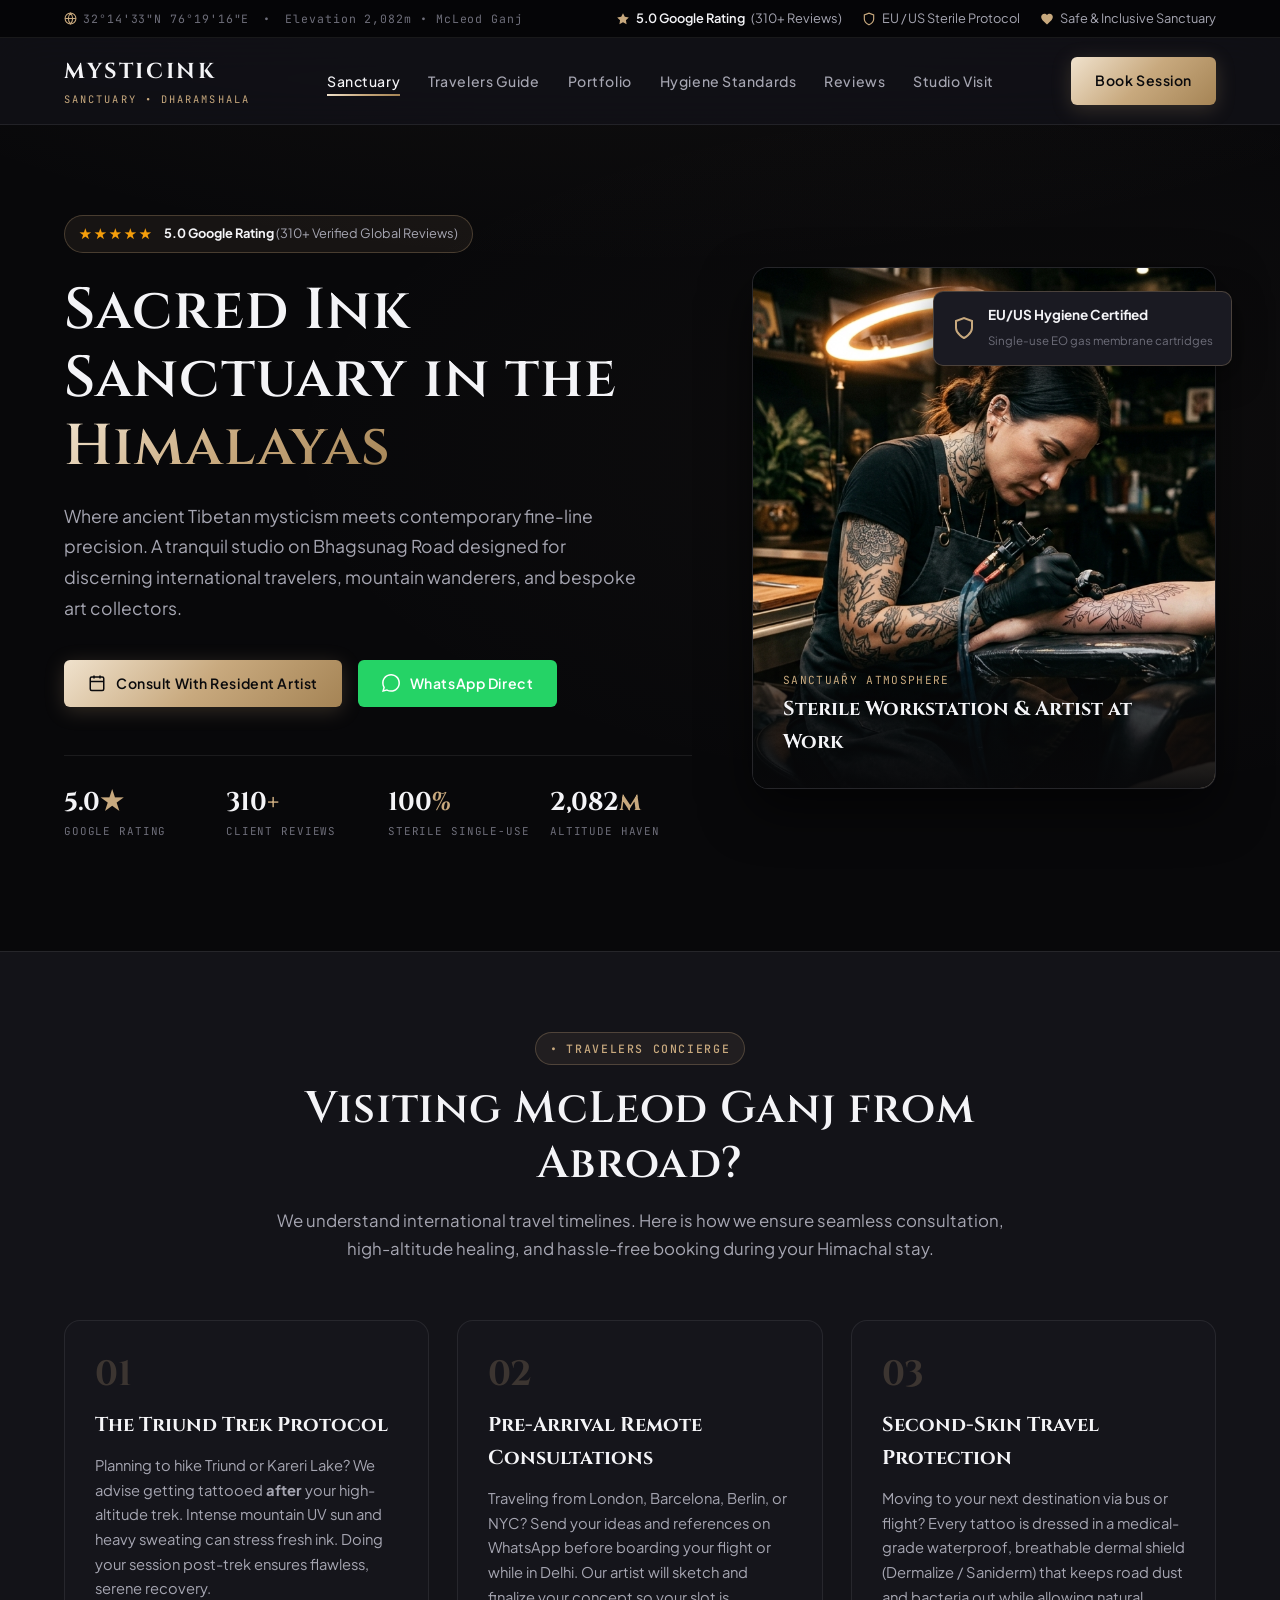
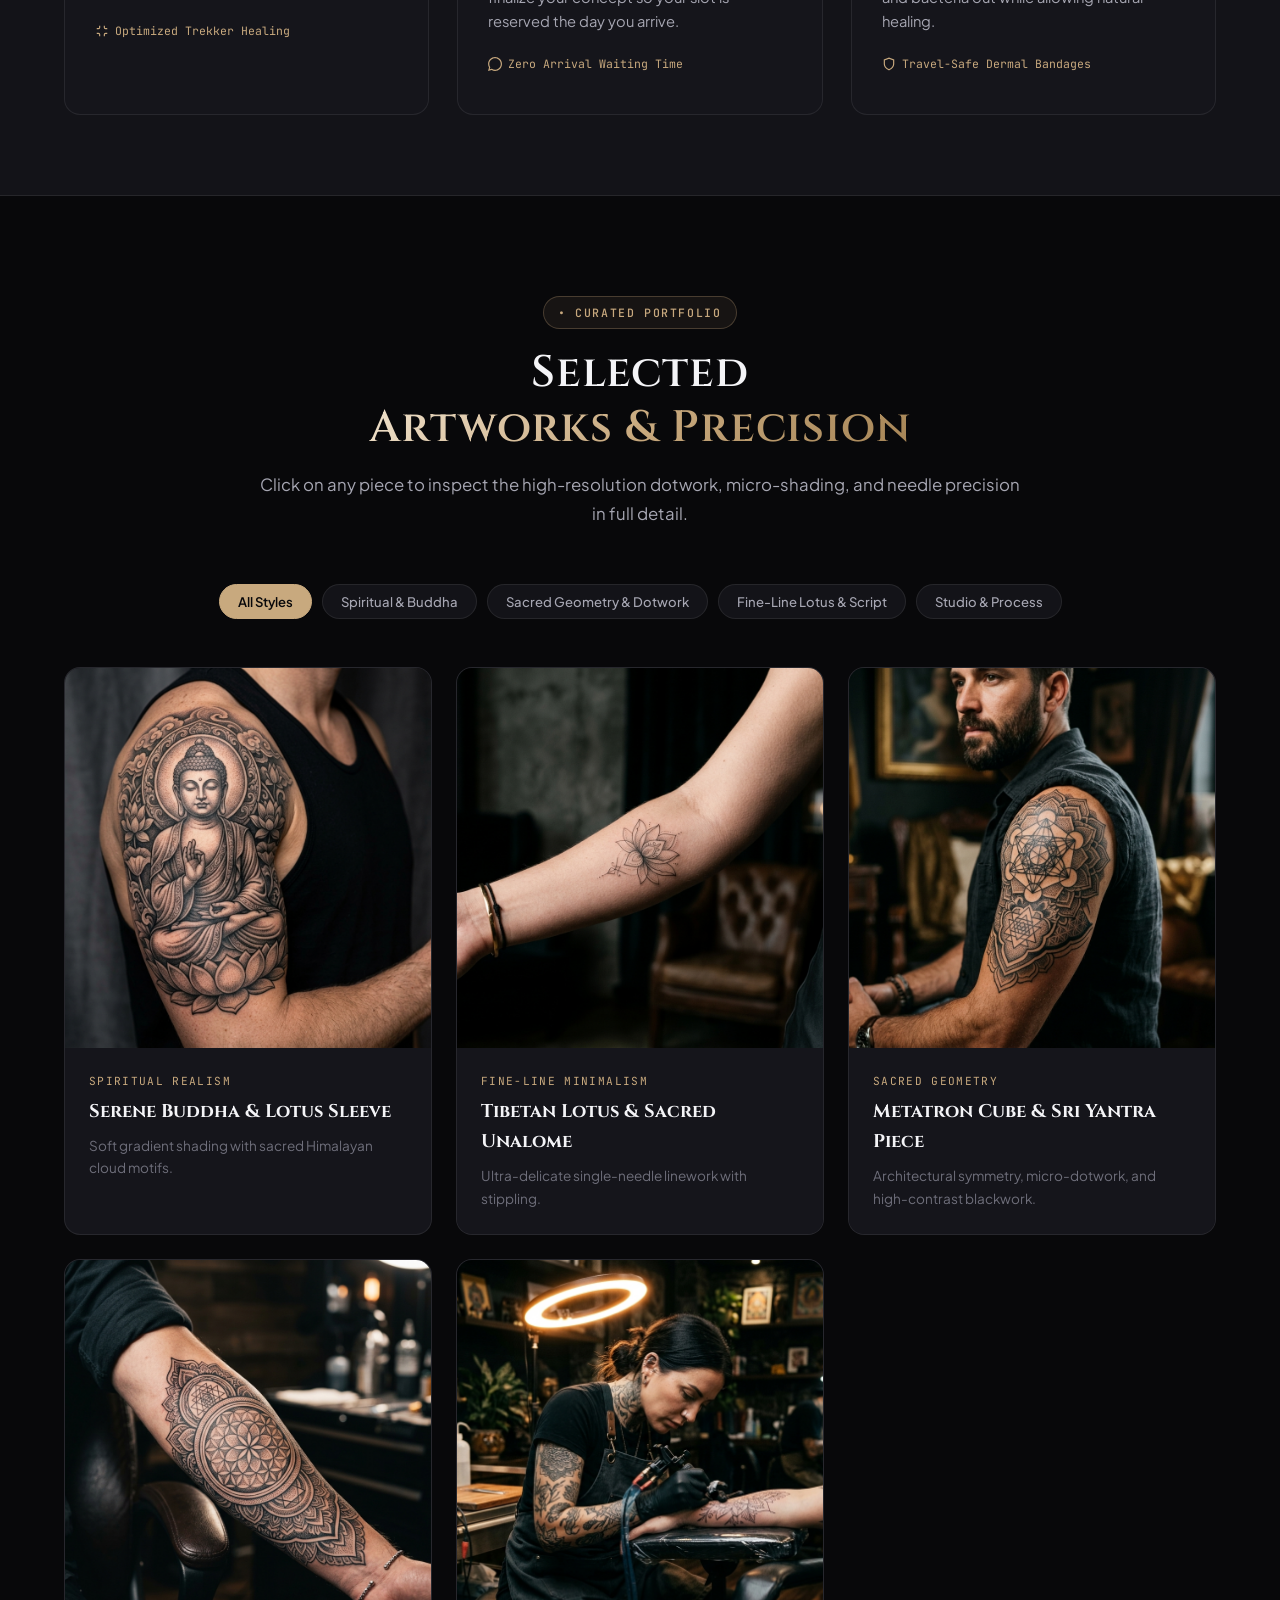
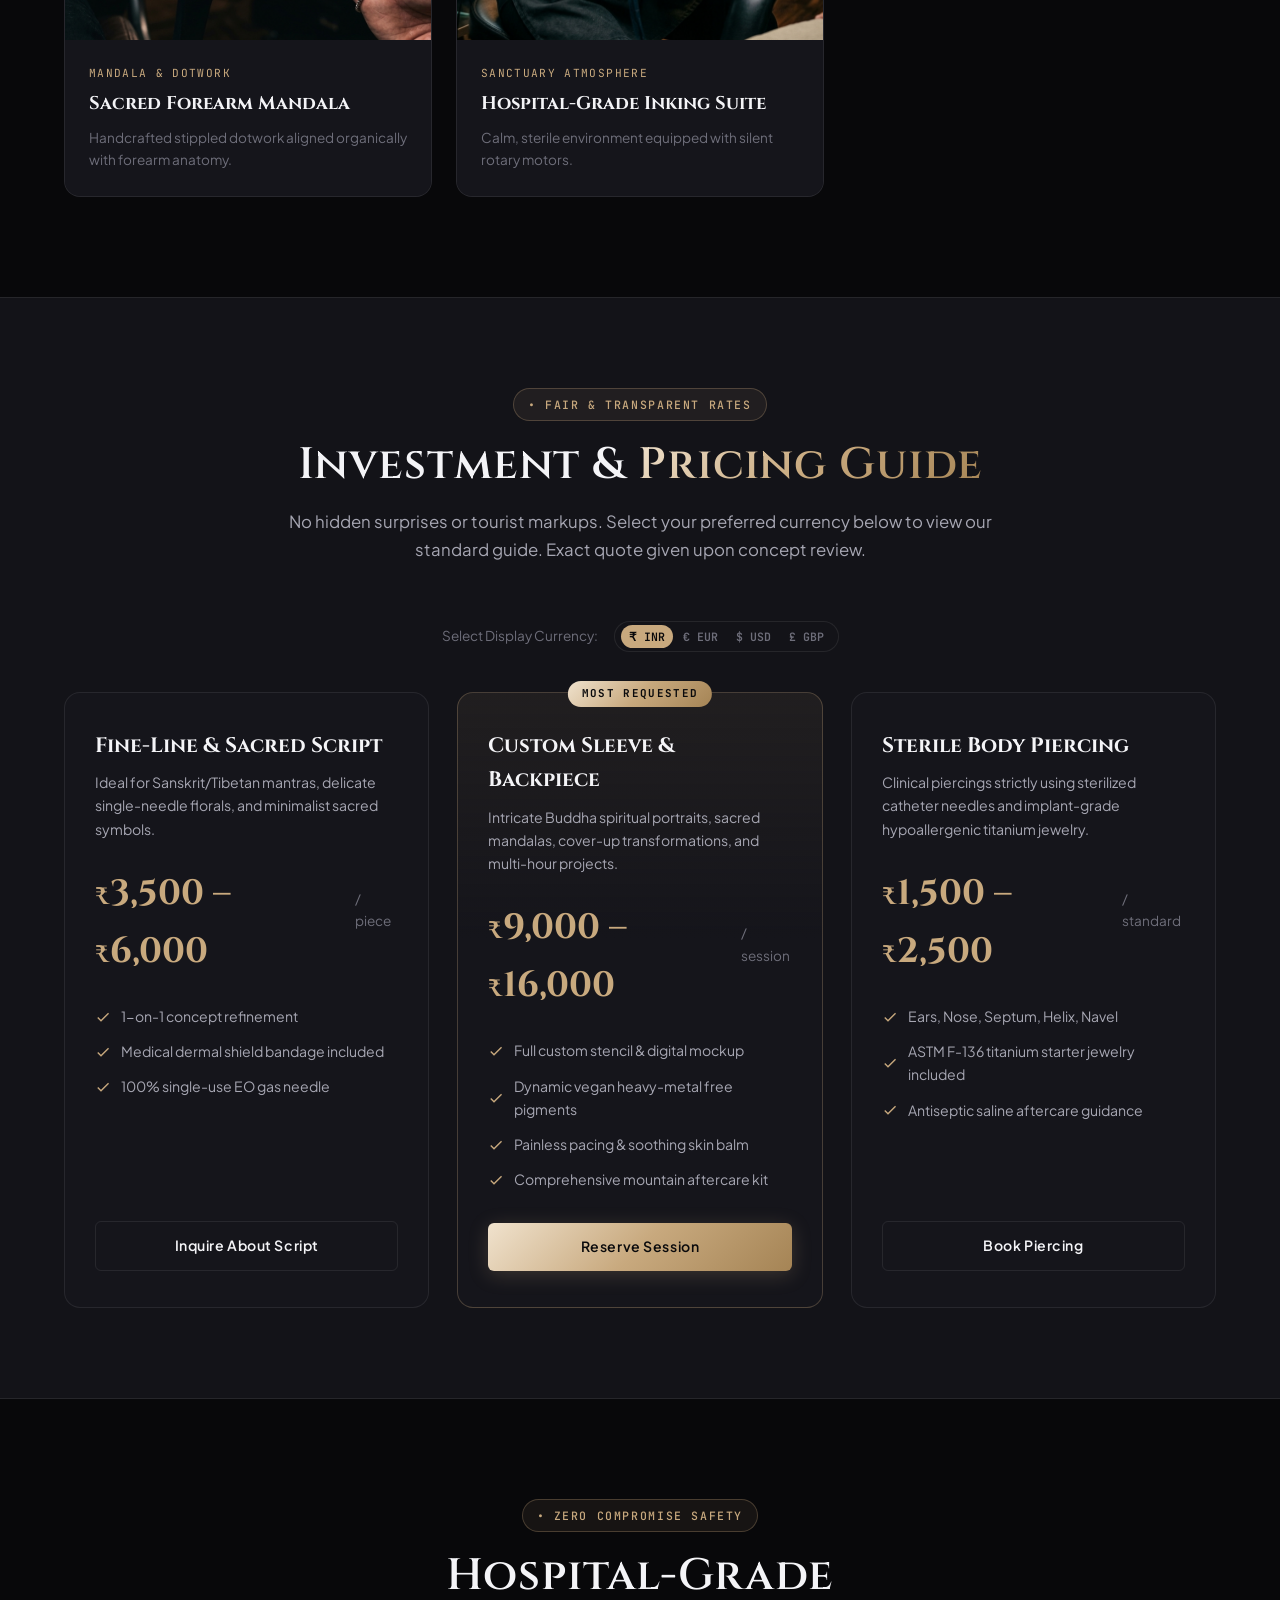
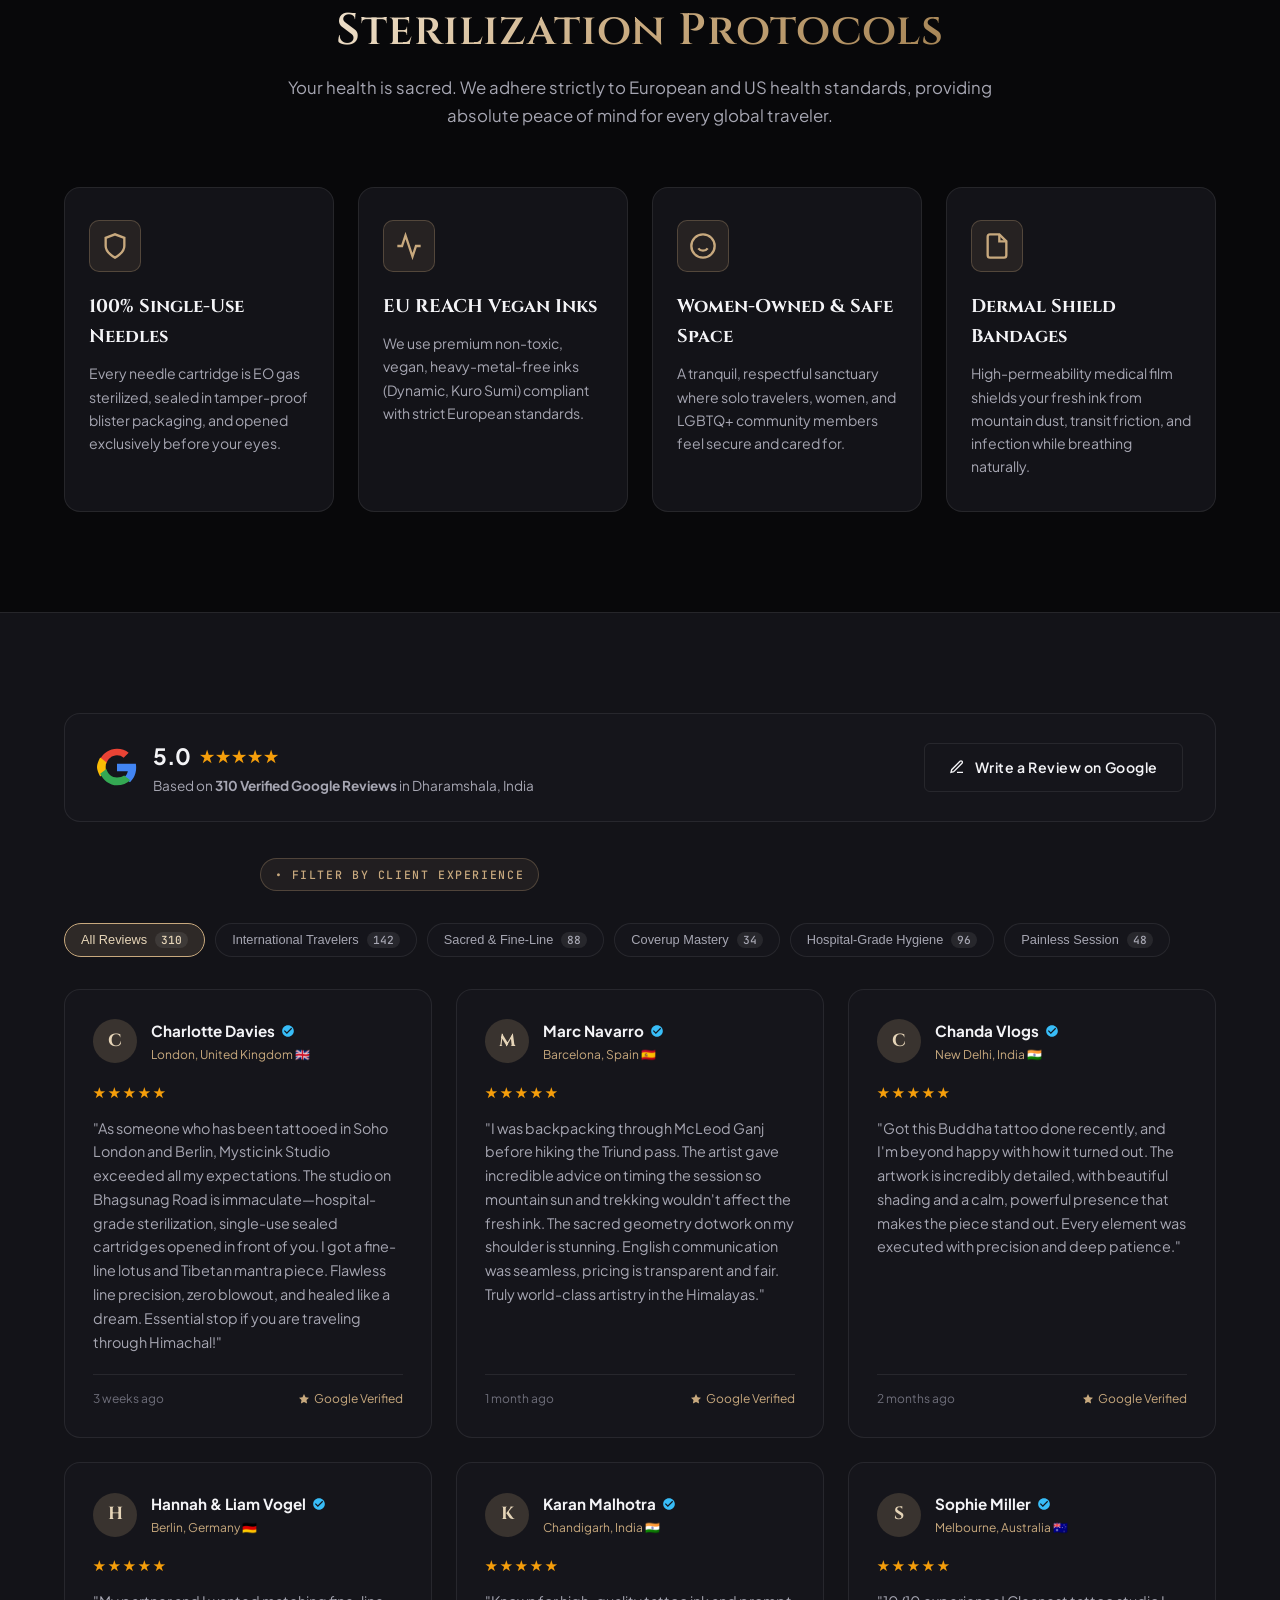
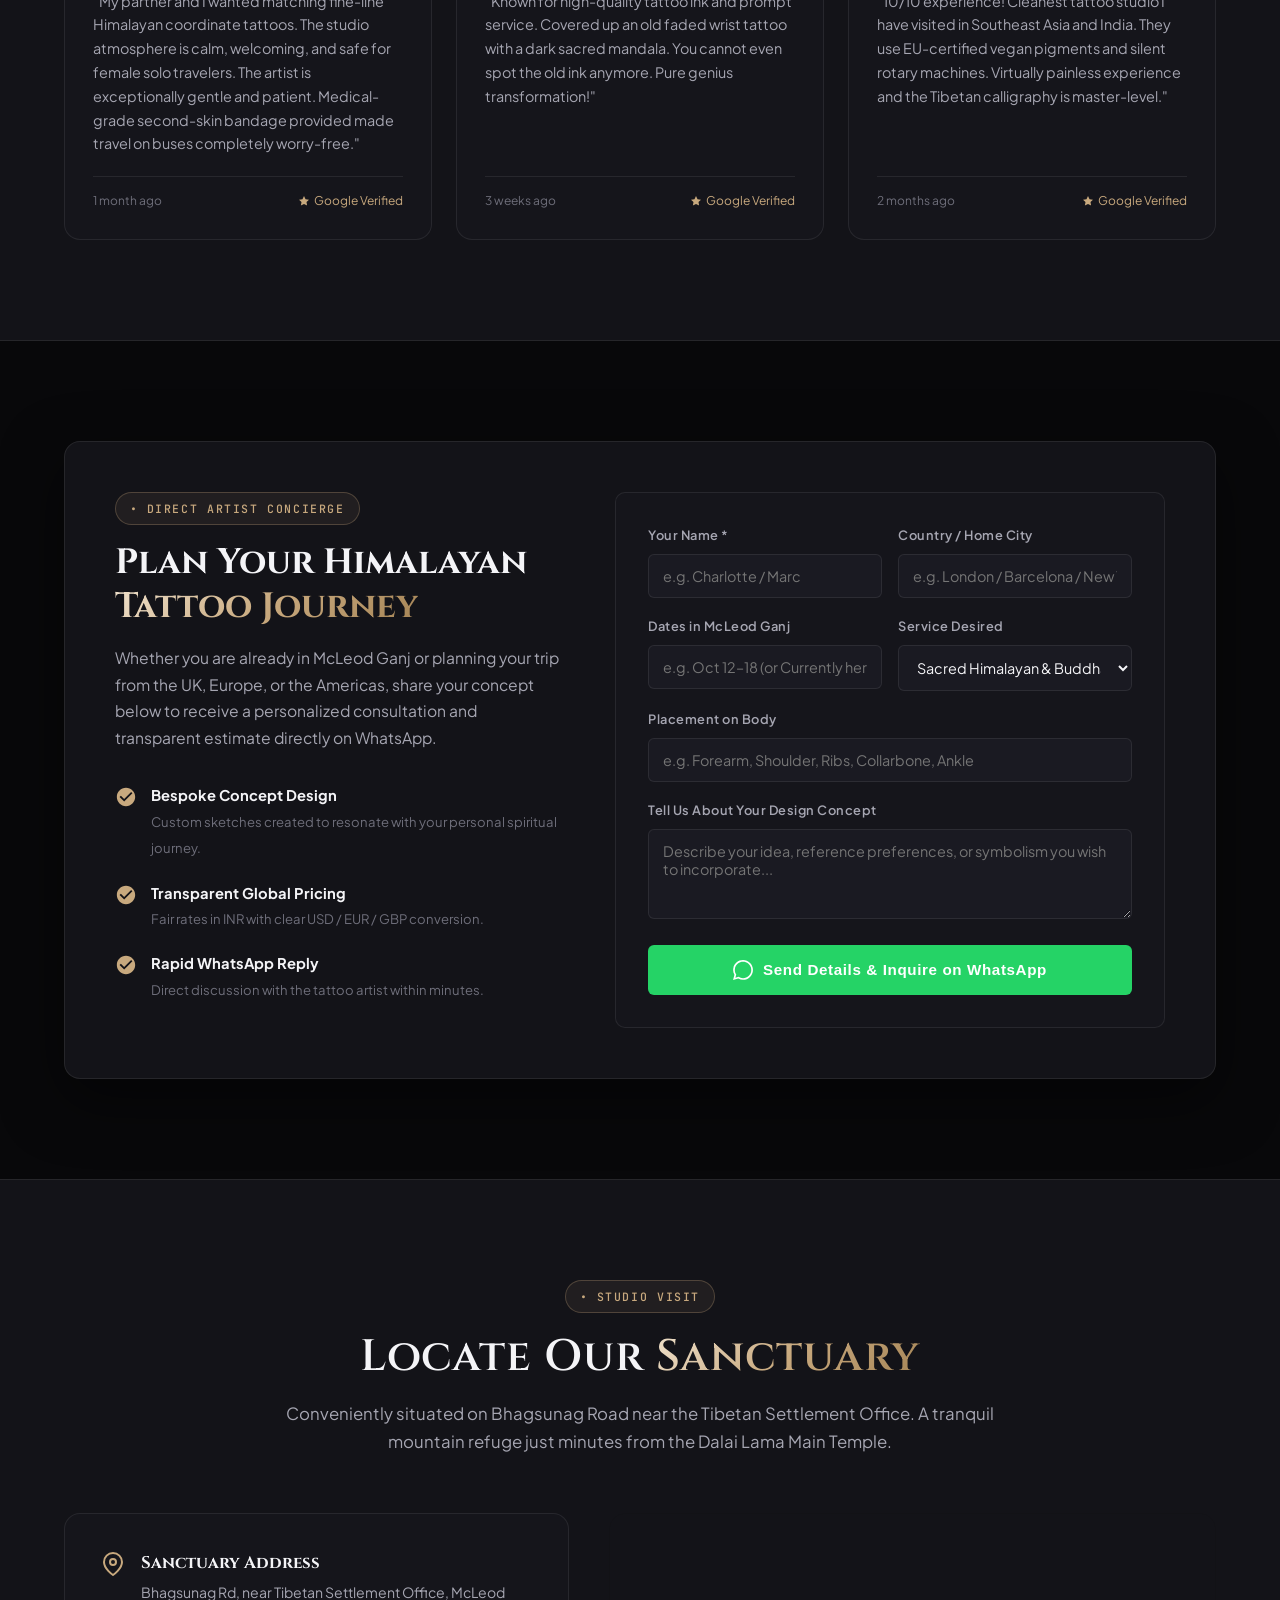
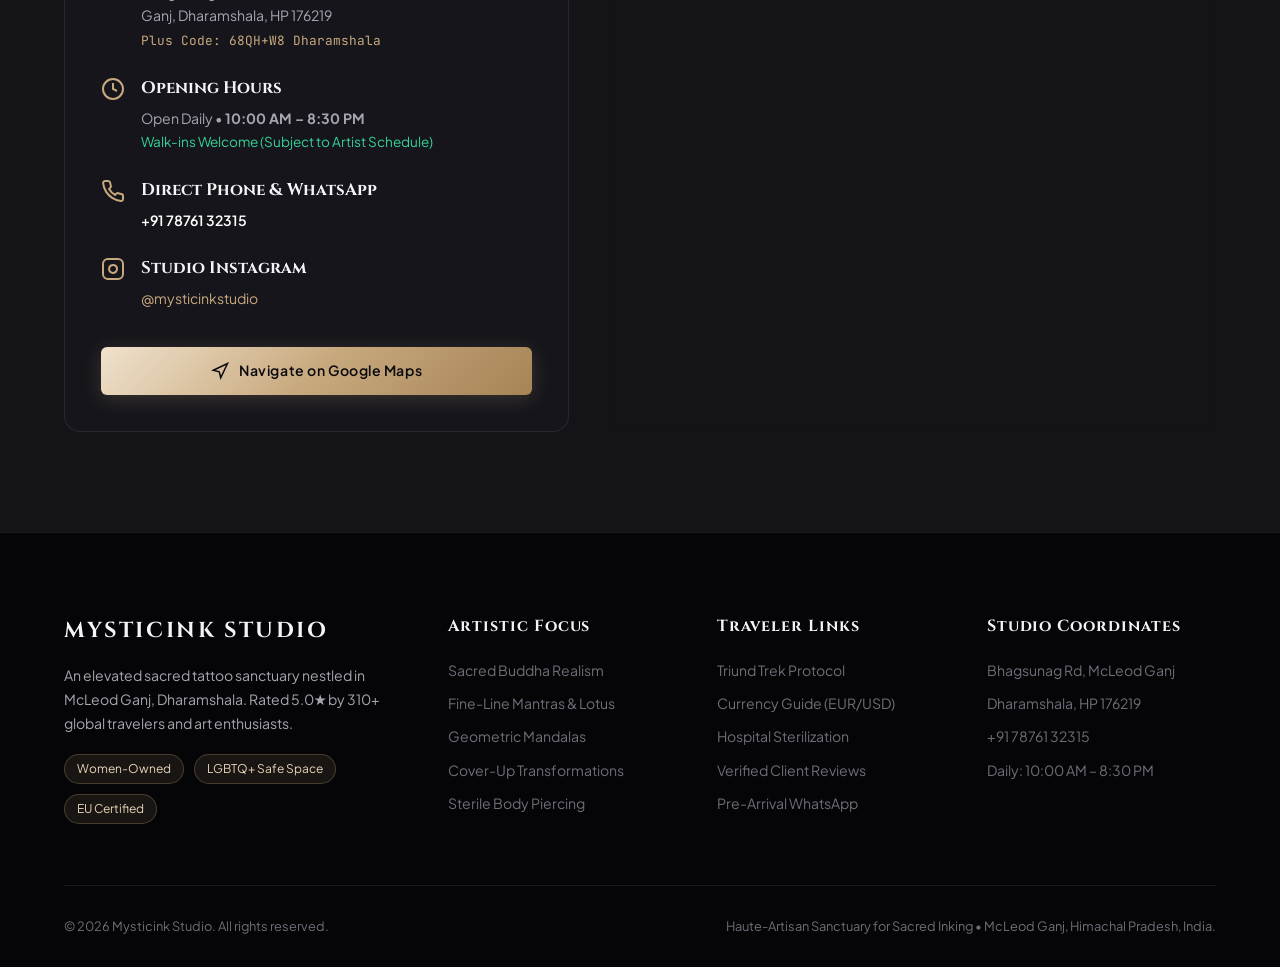
==== commit ac89e7e4: "fix: remove price tags and currency pills from navbar for a cleaner luxury aesthetic" ====
--- a/index.html
+++ b/index.html
@@ -122,22 +122,13 @@
           <li><a href="#hero" class="nav-link active">Sanctuary</a></li>
           <li><a href="#travelers" class="nav-link">Travelers Guide</a></li>
           <li><a href="#portfolio" class="nav-link">Portfolio</a></li>
-          <li><a href="#pricing" class="nav-link">Pricing</a></li>
-          <li><a href="#hygiene" class="nav-link">Hygiene</a></li>
+          <li><a href="#hygiene" class="nav-link">Hygiene Standards</a></li>
           <li><a href="#reviews" class="nav-link">Reviews</a></li>
           <li><a href="#location" class="nav-link">Studio Visit</a></li>
         </ul>
       </nav>
 
       <div class="header-tools">
-        <!-- Live Currency Switcher -->
-        <div class="currency-selector-pill" title="Switch Pricing Currency">
-          <button class="currency-btn active" data-curr="INR">₹ INR</button>
-          <button class="currency-btn" data-curr="EUR">€ EUR</button>
-          <button class="currency-btn" data-curr="USD">$ USD</button>
-          <button class="currency-btn" data-curr="GBP">£ GBP</button>
-        </div>
-
         <div class="header-cta-group">
           <a href="#booking" class="btn btn-gold header-cta-btn">
             <span>Book Session</span>
@@ -166,7 +157,6 @@
         <li><a href="#hero" class="mobile-link">Sanctuary</a></li>
         <li><a href="#travelers" class="mobile-link">Travelers Guide</a></li>
         <li><a href="#portfolio" class="mobile-link">Portfolio</a></li>
-        <li><a href="#pricing" class="mobile-link">Pricing & Currency</a></li>
         <li><a href="#hygiene" class="mobile-link">Hygiene Standards</a></li>
         <li><a href="#reviews" class="mobile-link">Reviews (310+)</a></li>
         <li><a href="#location" class="mobile-link">Studio Visit</a></li>
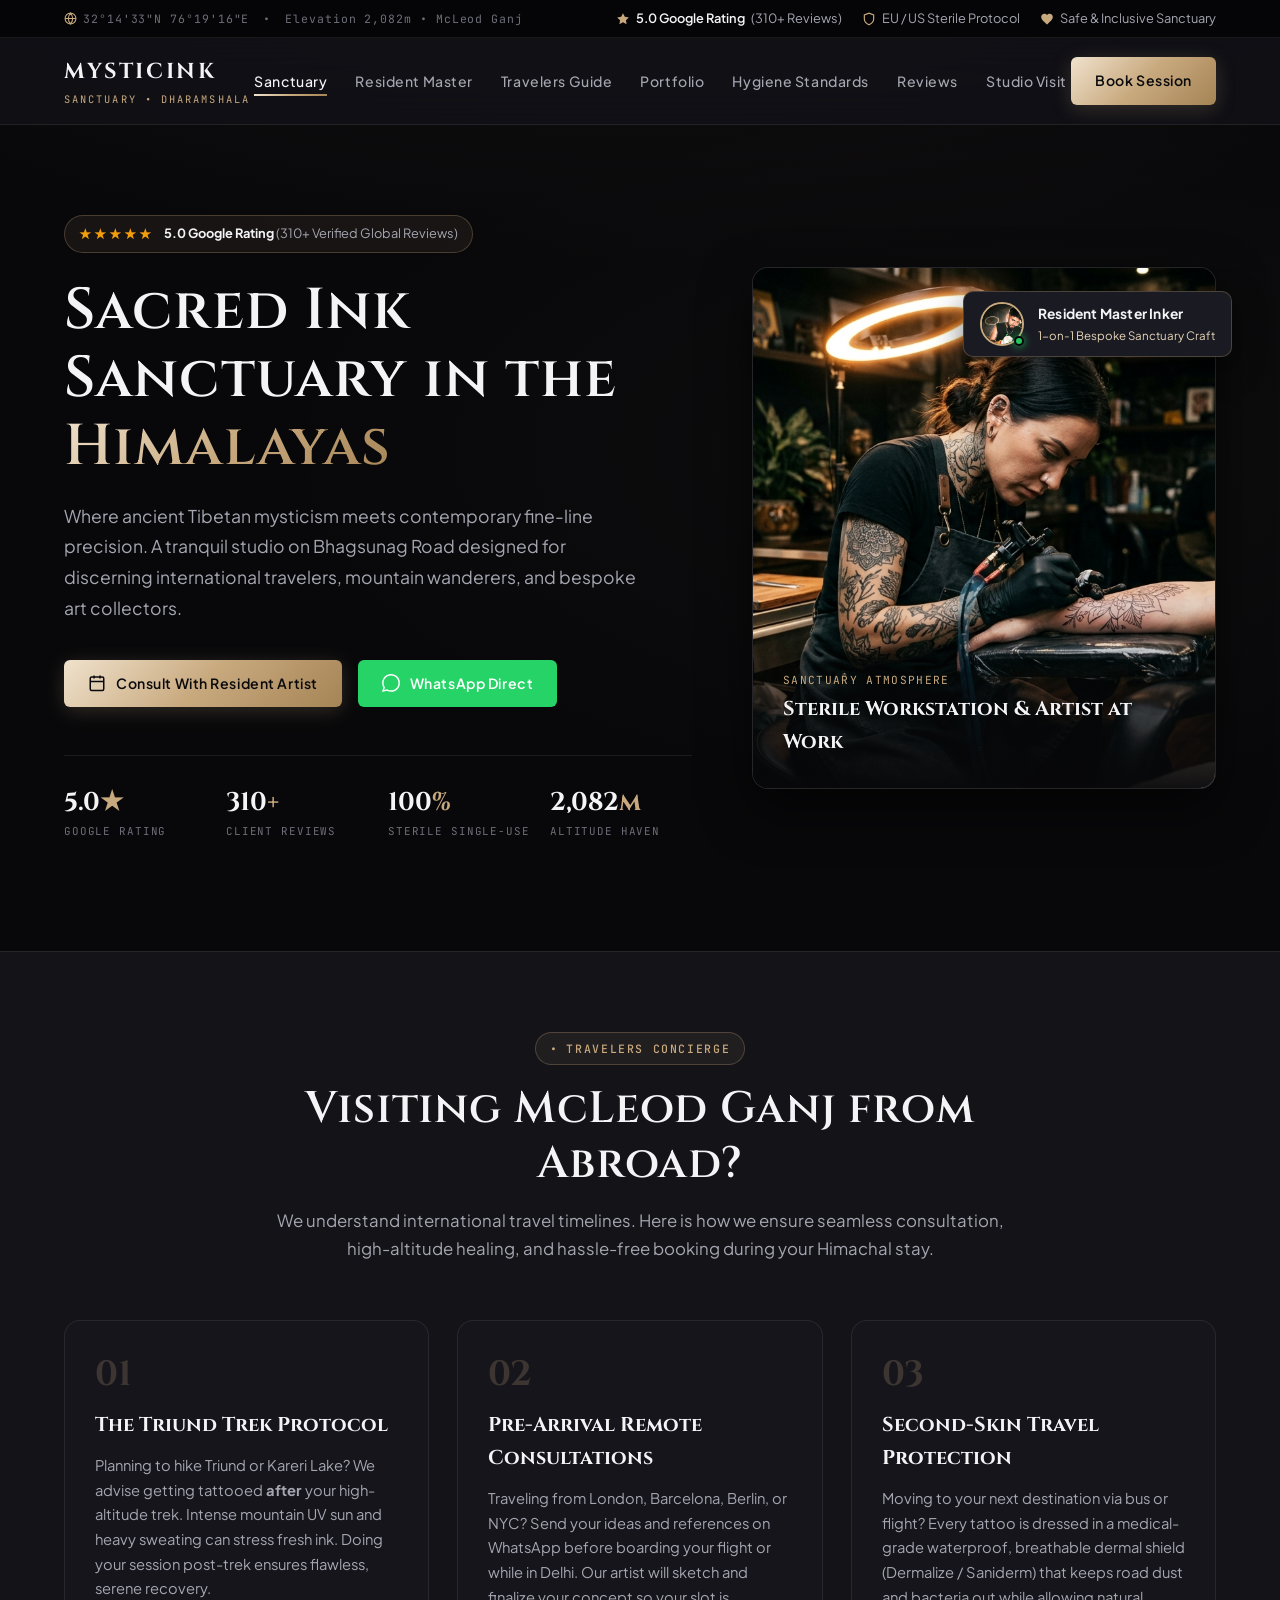
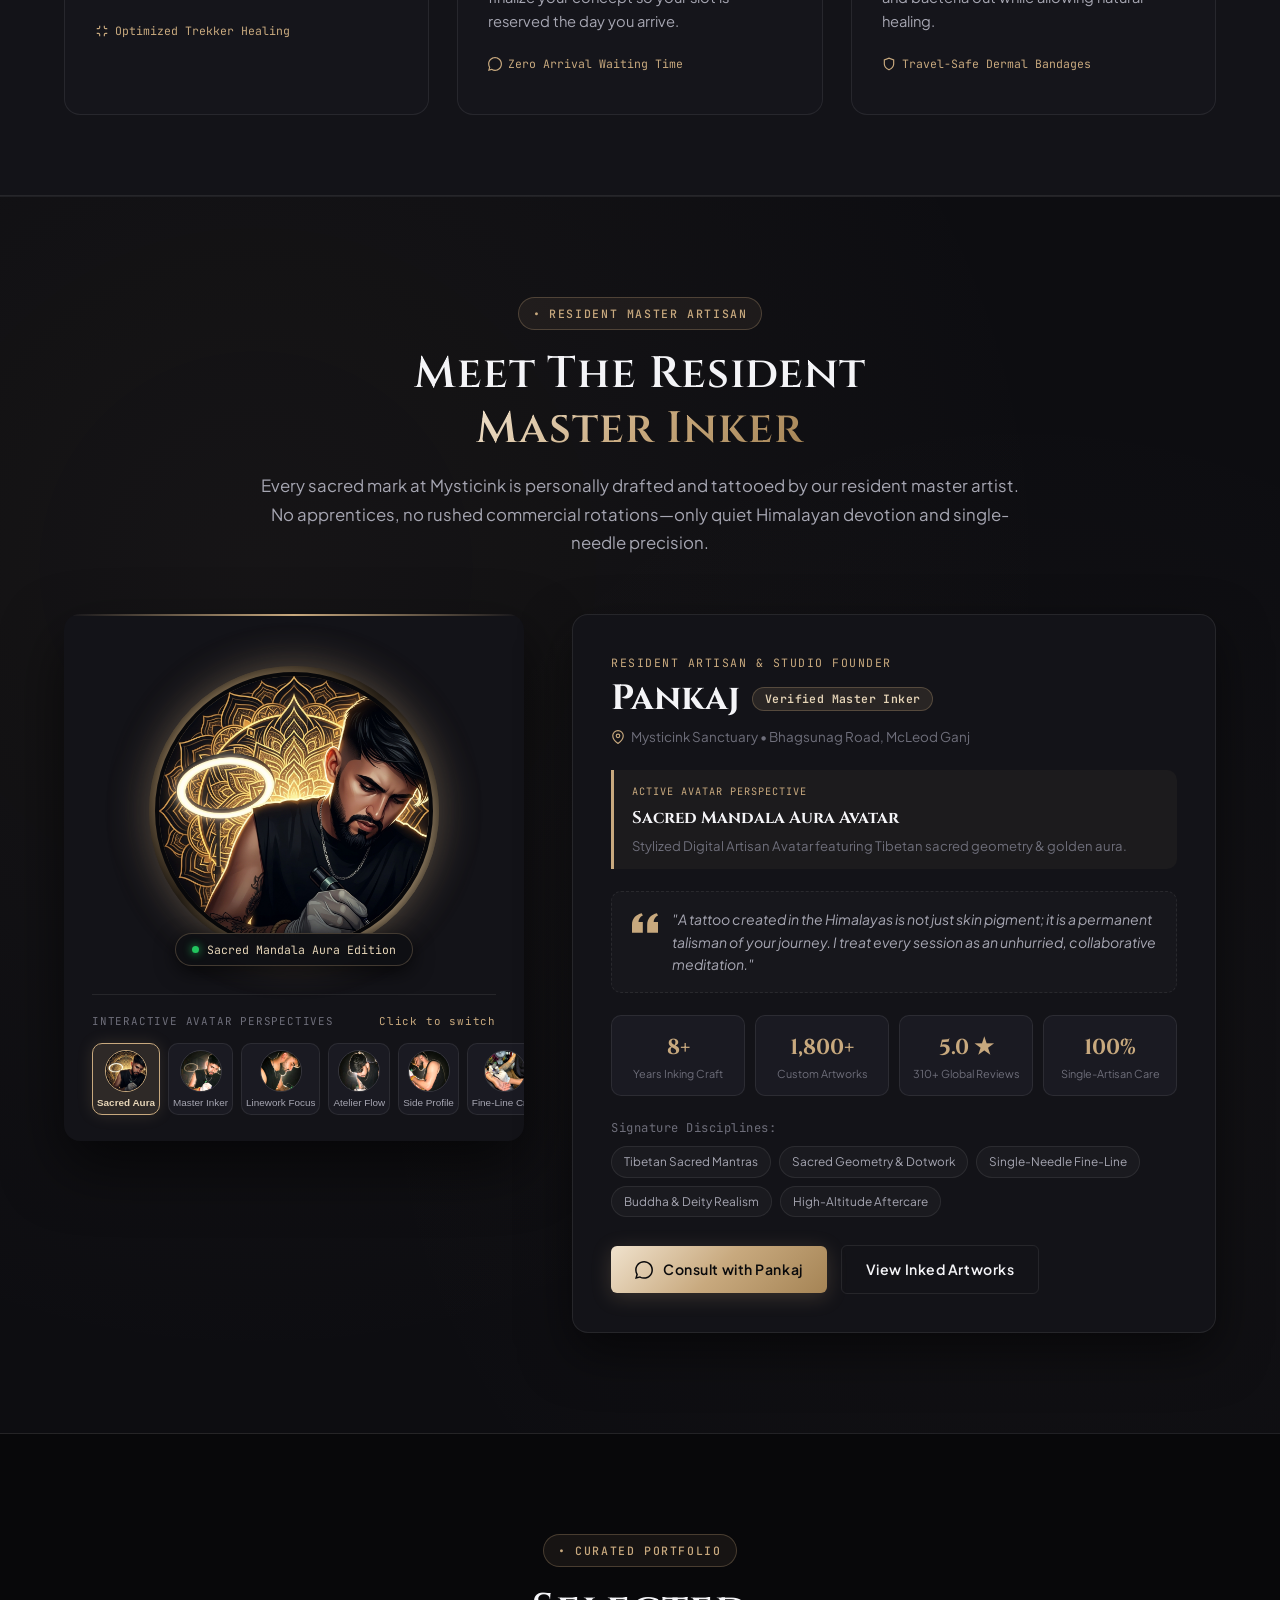
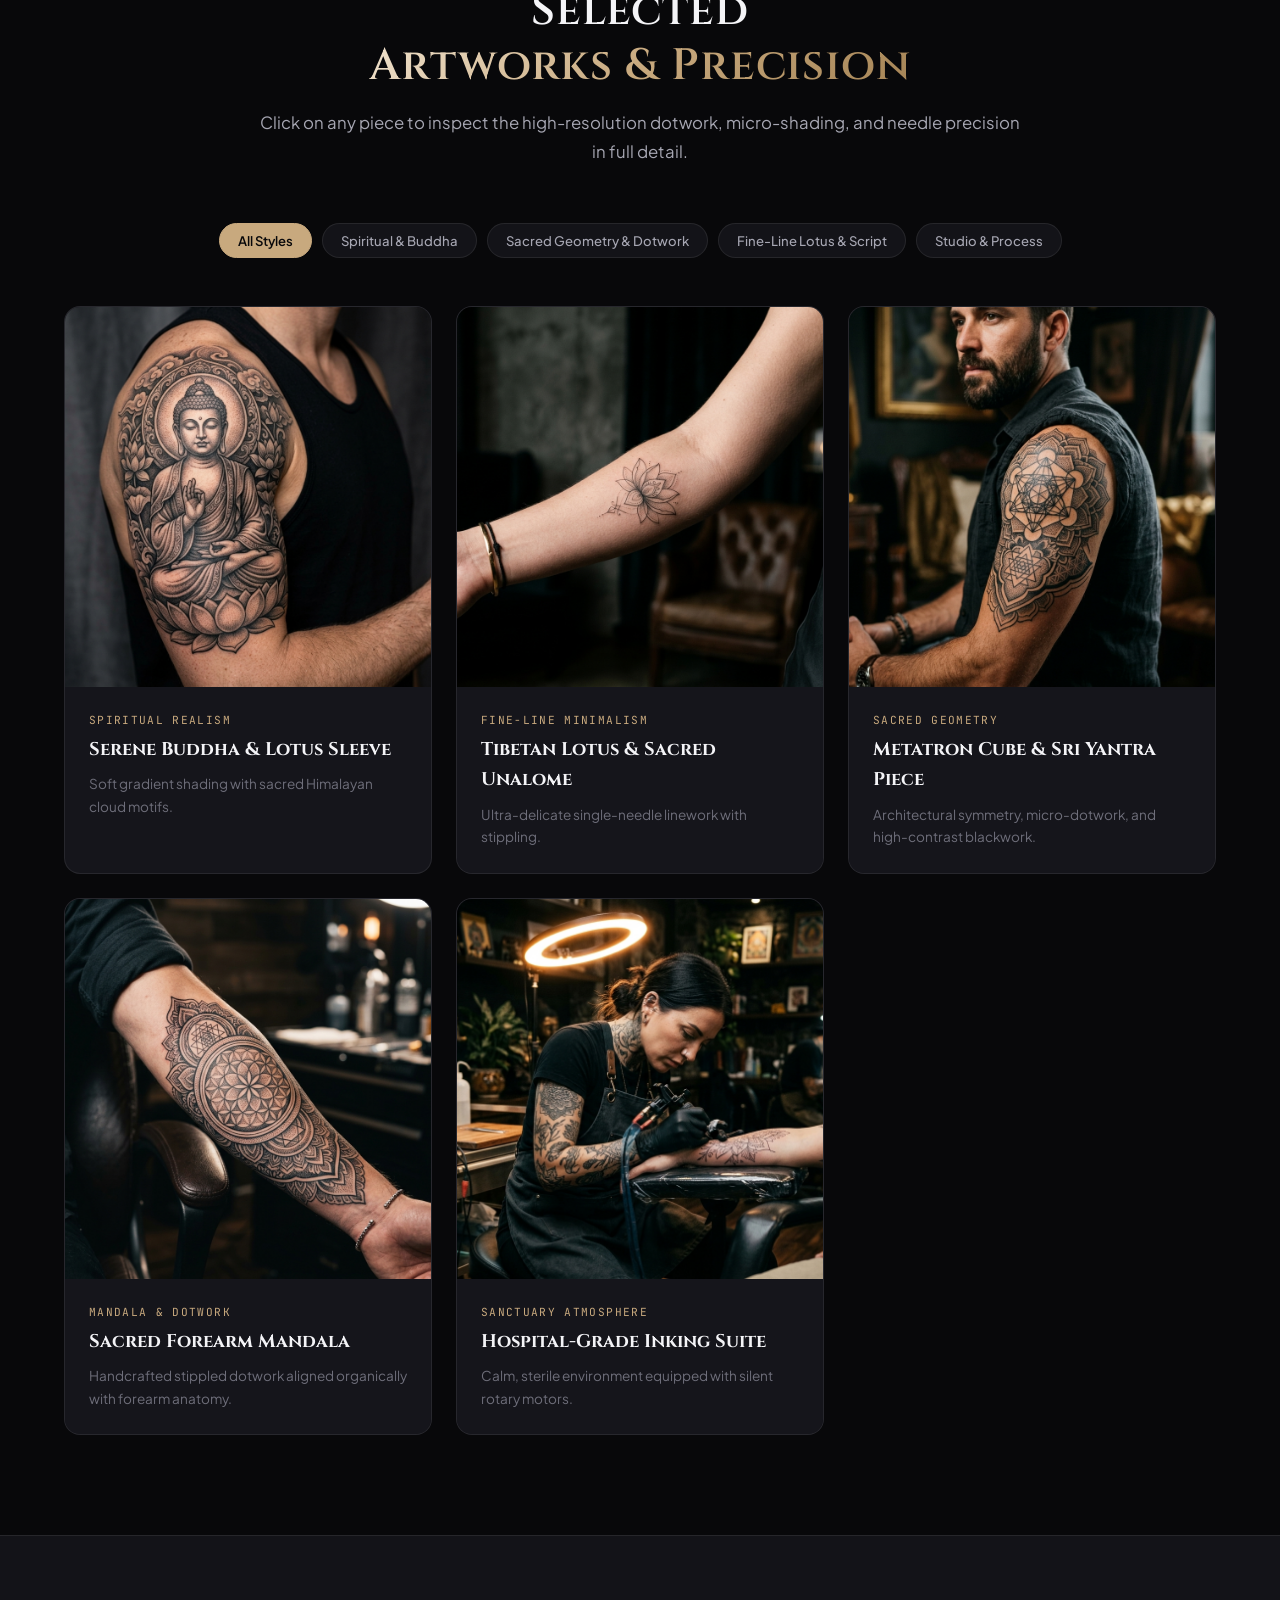
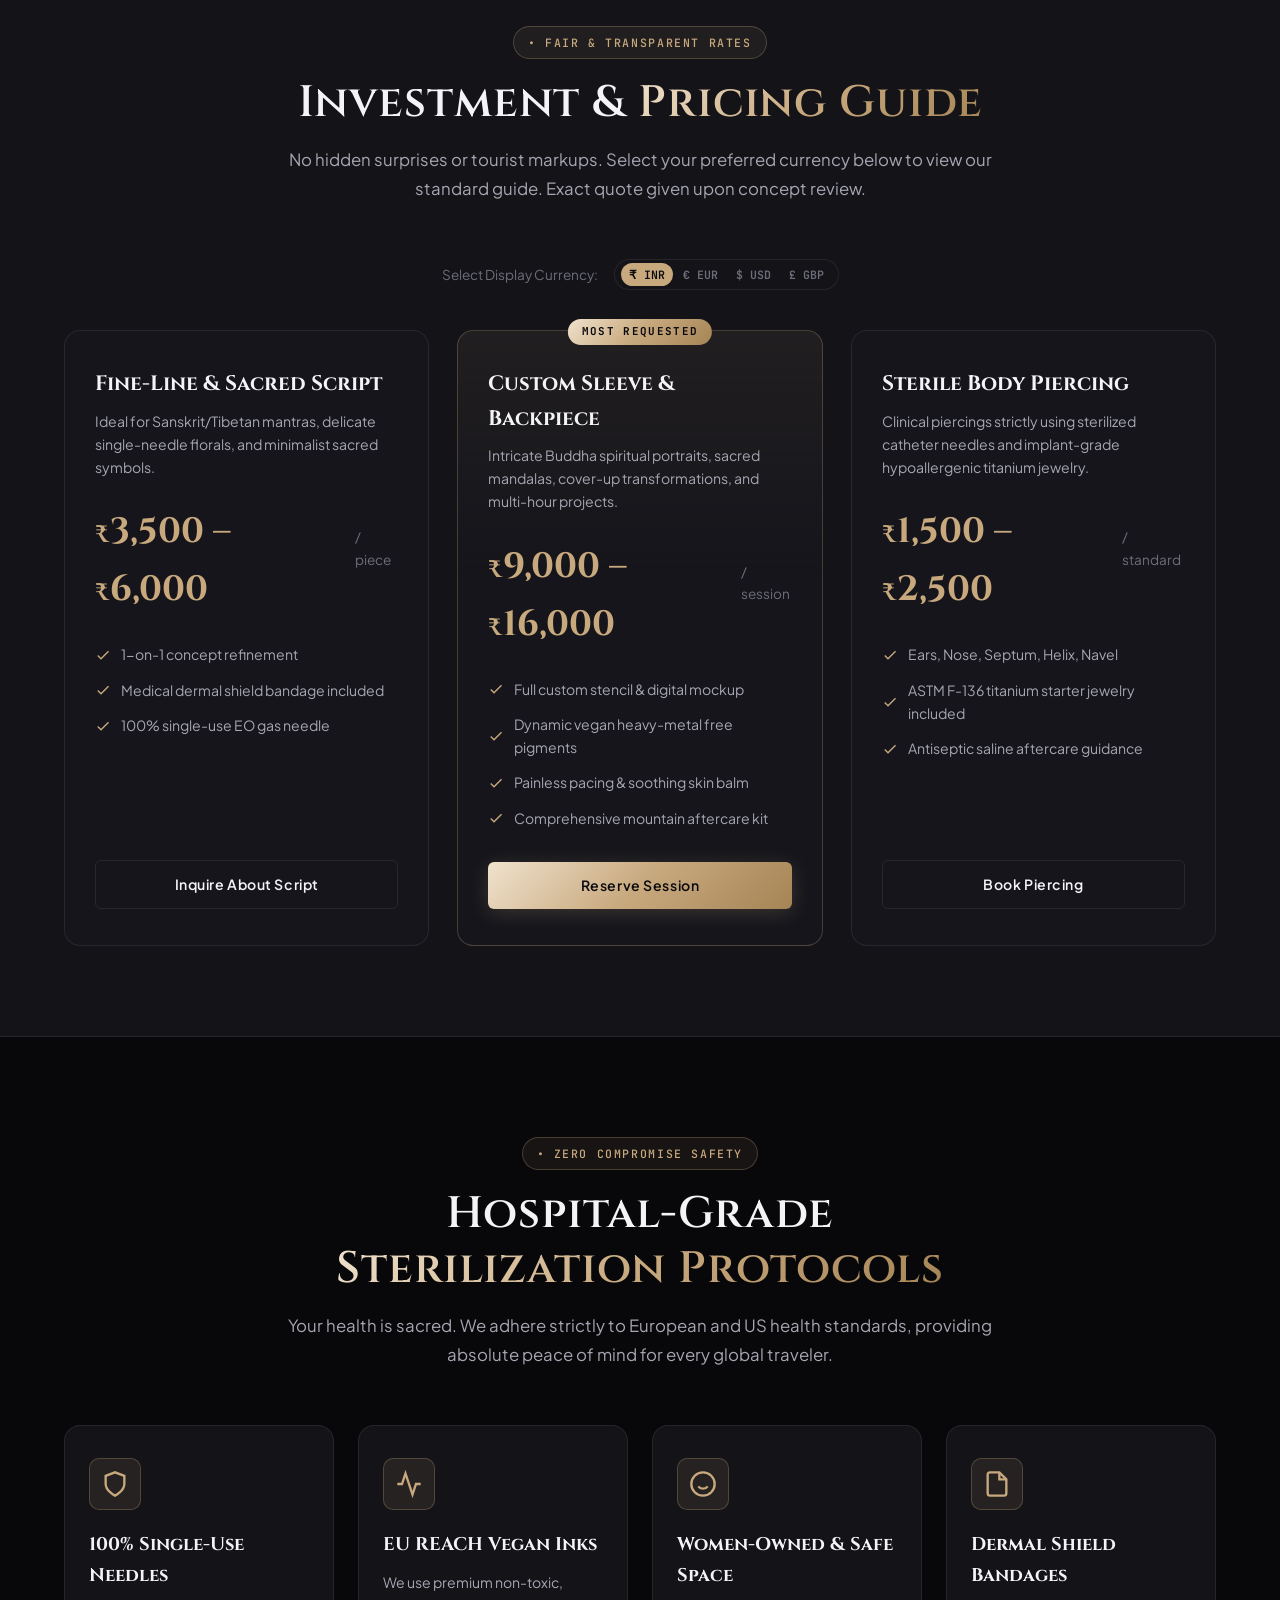
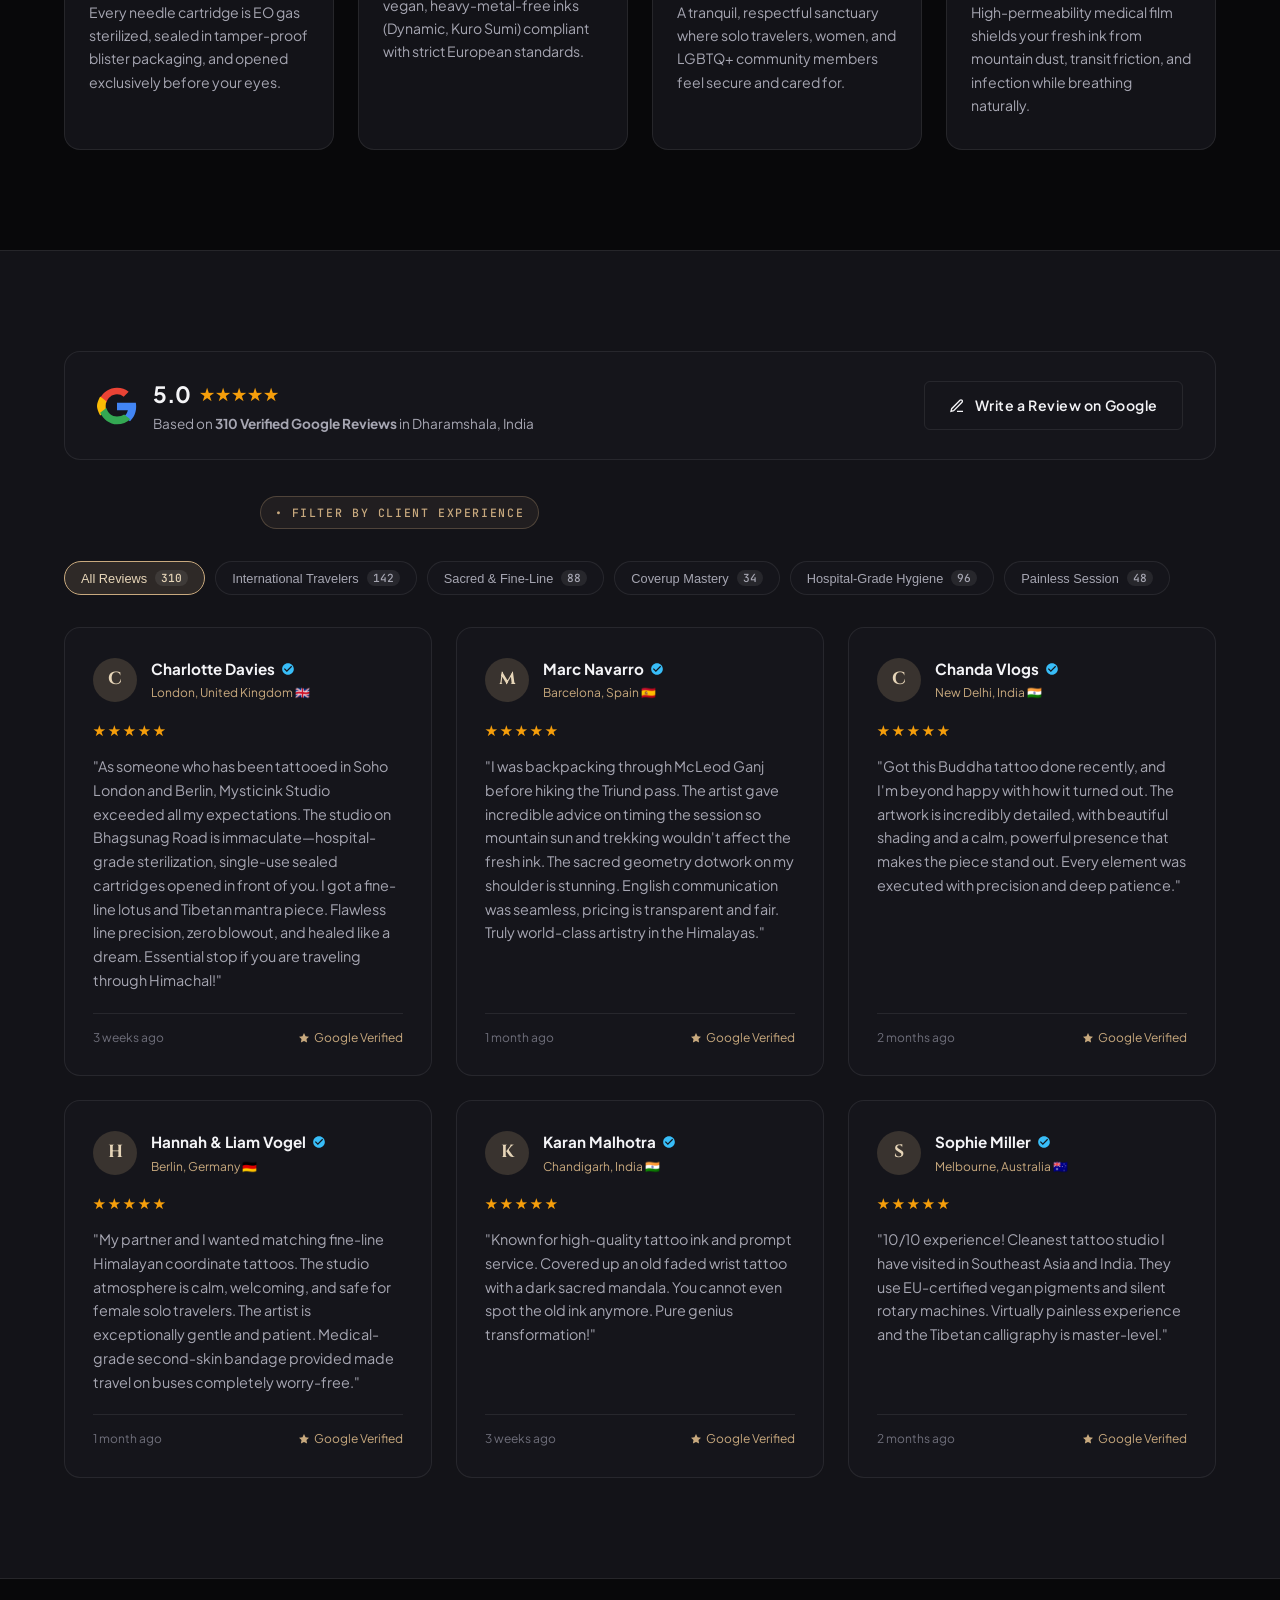
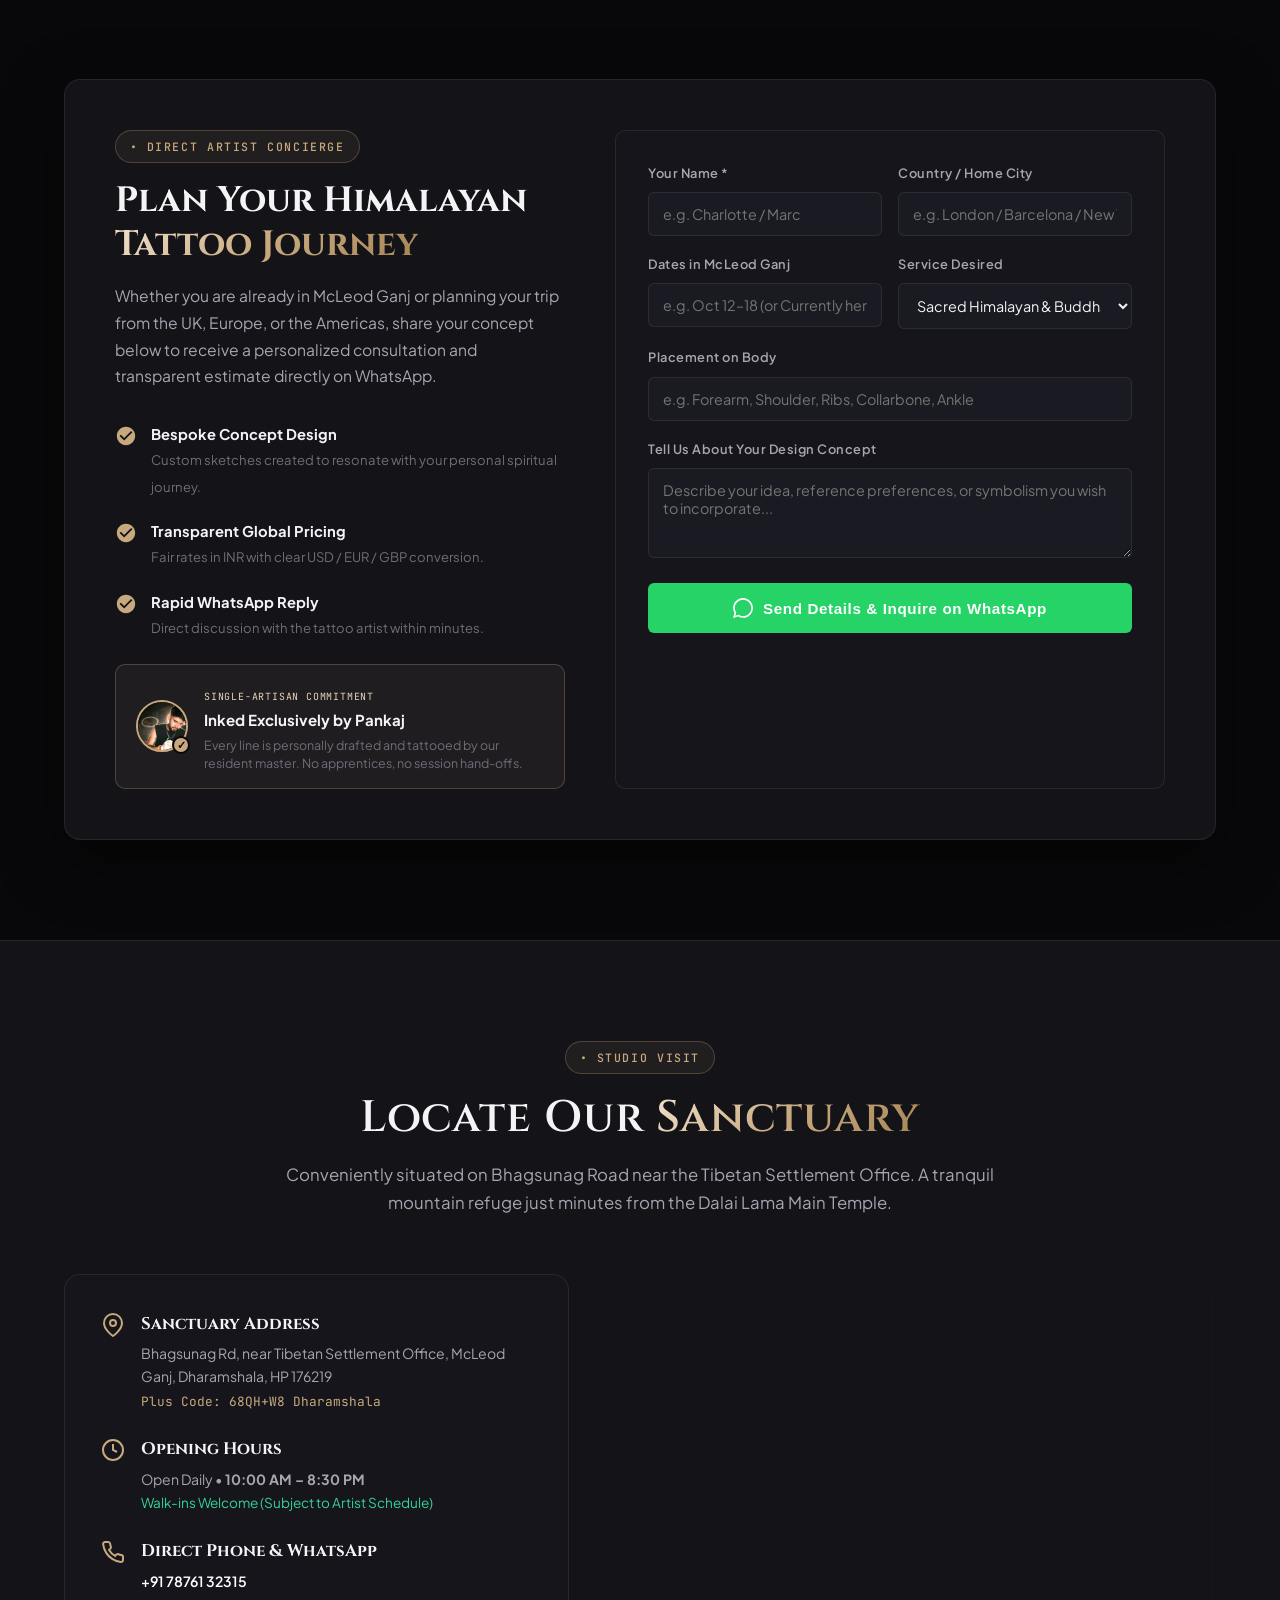
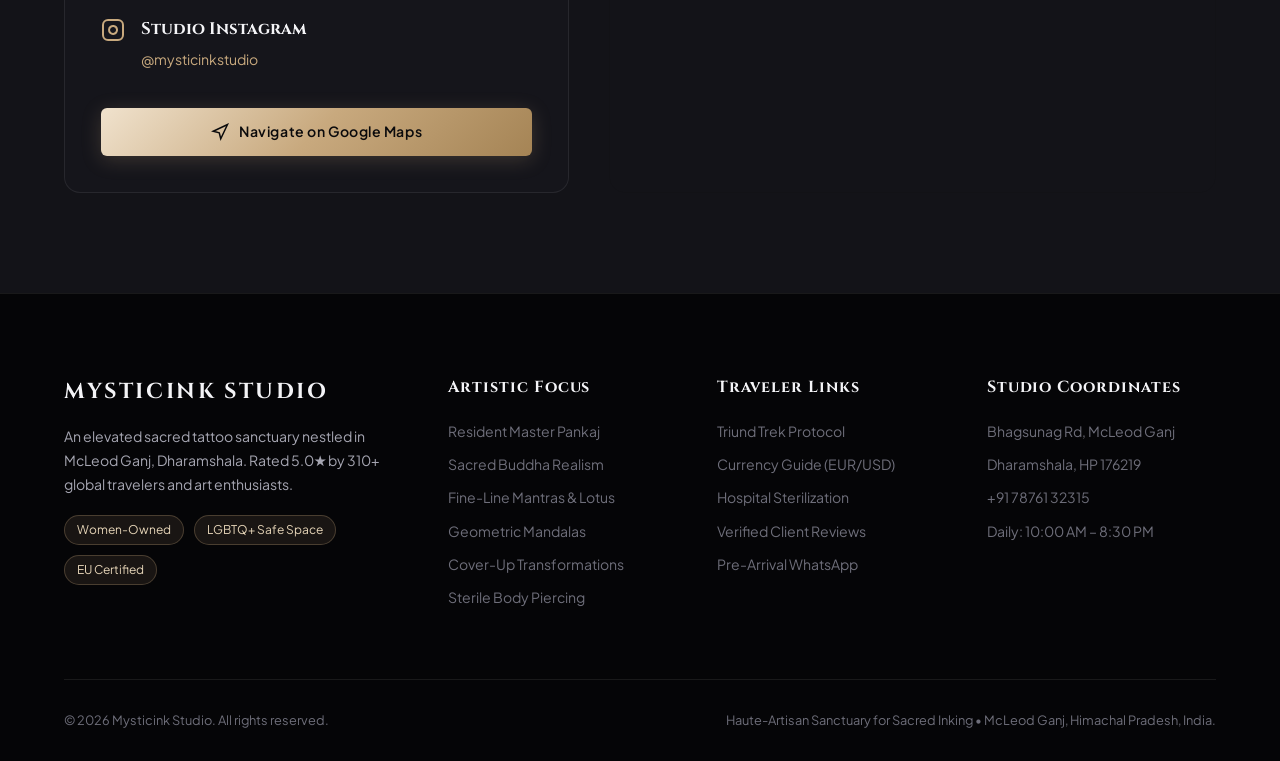
==== commit 2e130ce2: "feat: add resident master artist spotlight section with interactive avatar switcher and luxury badge" ====
--- a/index.html
+++ b/index.html
@@ -120,6 +120,7 @@
       <nav class="desktop-nav">
         <ul class="nav-links">
           <li><a href="#hero" class="nav-link active">Sanctuary</a></li>
+          <li><a href="#artist" class="nav-link">Resident Master</a></li>
           <li><a href="#travelers" class="nav-link">Travelers Guide</a></li>
           <li><a href="#portfolio" class="nav-link">Portfolio</a></li>
           <li><a href="#hygiene" class="nav-link">Hygiene Standards</a></li>
@@ -155,6 +156,7 @@
 
       <ul class="mobile-drawer-links">
         <li><a href="#hero" class="mobile-link">Sanctuary</a></li>
+        <li><a href="#artist" class="mobile-link">Resident Master Artist</a></li>
         <li><a href="#travelers" class="mobile-link">Travelers Guide</a></li>
         <li><a href="#portfolio" class="mobile-link">Portfolio</a></li>
         <li><a href="#hygiene" class="mobile-link">Hygiene Standards</a></li>
@@ -229,10 +231,13 @@
           </div>
 
           <div class="hero-floating-badge">
-            <svg width="24" height="24" viewBox="0 0 24 24" fill="none" stroke="currentColor" stroke-width="2"><path d="M12 22s8-4 8-10V5l-8-3-8 3v7c0 6 8 10 8 10z"/></svg>
-            <div>
-              <strong>EU/US Hygiene Certified</strong>
-              <span>Single-use EO gas membrane cartridges</span>
+            <div class="hero-avatar-badge-wrap">
+              <img src="assets/artist/avatar_2_graded.jpg" alt="Pankaj Resident Master Tattoo Artist Avatar" class="hero-badge-avatar">
+              <span class="status-pulse-dot" title="In Studio Today"></span>
+            </div>
+            <div class="hero-badge-text-group">
+              <strong>Resident Master Inker</strong>
+              <span>1-on-1 Bespoke Sanctuary Craft</span>
             </div>
           </div>
         </div>
@@ -295,7 +300,141 @@
     </div>
   </section>
 
-  <!-- 5. Curated Style Portfolio & Gallery -->
+  <!-- 5. Resident Master Artist Spotlight & Avatar Showcase -->
+  <section id="artist" class="artist-section">
+    <div class="container">
+      <div class="section-header">
+        <span class="section-tag">Resident Master Artisan</span>
+        <h2 class="section-title">Meet The Resident <span class="gold-gradient-text">Master Inker</span></h2>
+        <p class="section-desc">
+          Every sacred mark at Mysticink is personally drafted and tattooed by our resident master artist. 
+          No apprentices, no rushed commercial rotations—only quiet Himalayan devotion and single-needle precision.
+        </p>
+      </div>
+
+      <div class="artist-showcase-grid">
+        <!-- Interactive Avatar Stage -->
+        <div class="artist-avatar-stage">
+          <div class="artist-avatar-stage-inner">
+            <div class="avatar-glow-halo"></div>
+            <div class="featured-avatar-frame">
+              <img id="featured-artist-avatar" src="assets/artist/avatar_stylized_art.jpg" alt="Resident Master Tattoo Artist Avatar" class="featured-avatar-img">
+              <div class="avatar-badge-tag">
+                <span class="avatar-live-indicator"></span>
+                <span id="featured-avatar-badge-text">Sacred Mandala Aura Edition</span>
+              </div>
+            </div>
+          </div>
+
+          <!-- Interactive Avatar Perspective Selector -->
+          <div class="avatar-thumbnails-container">
+            <div class="avatar-thumbnails-header">
+              <span class="avatar-thumbnails-label">INTERACTIVE AVATAR PERSPECTIVES</span>
+              <span class="avatar-thumbnails-hint">Click to switch</span>
+            </div>
+            <div class="avatar-thumbs-row" id="avatar-thumbs-row">
+              <button class="avatar-thumb-btn active" data-src="assets/artist/avatar_stylized_art.jpg" data-title="Sacred Mandala Aura Avatar" data-desc="Stylized Digital Artisan Avatar featuring Tibetan sacred geometry & golden aura." data-badge="Sacred Mandala Aura Edition" aria-label="Sacred Art Avatar">
+                <img src="assets/artist/avatar_stylized_art.jpg" alt="Sacred Mandala Aura Avatar">
+                <span class="thumb-caption">Sacred Aura</span>
+              </button>
+              <button class="avatar-thumb-btn" data-src="assets/artist/avatar_2_graded.jpg" data-title="Sanctuary Master Portrait" data-desc="Halo rim-lighting capture in our Bhagsunag sanctuary workstation." data-badge="Master Portrait" aria-label="Master Portrait Avatar">
+                <img src="assets/artist/avatar_2_graded.jpg" alt="Master Portrait Avatar">
+                <span class="thumb-caption">Master Inker</span>
+              </button>
+              <button class="avatar-thumb-btn" data-src="assets/artist/avatar_4_graded.jpg" data-title="Rotary Linework Focus" data-desc="Intense concentration during single-needle script and fine-line tattooing." data-badge="Linework Focus" aria-label="Linework Focus Avatar">
+                <img src="assets/artist/avatar_4_graded.jpg" alt="Precision Profile Avatar">
+                <span class="thumb-caption">Linework Focus</span>
+              </button>
+              <button class="avatar-thumb-btn" data-src="assets/artist/avatar_1_graded.jpg" data-title="Atelier Inking Flow" data-desc="Top-down perspective capturing sterile workstation discipline and steady-hand stippling." data-badge="Atelier Flow" aria-label="Atelier Flow Avatar">
+                <img src="assets/artist/avatar_1_graded.jpg" alt="Atelier Inking Avatar">
+                <span class="thumb-caption">Atelier Flow</span>
+              </button>
+              <button class="avatar-thumb-btn" data-src="assets/artist/avatar_3_graded.jpg" data-title="High-Altitude Profile" data-desc="Side-profile craft view under high-intensity task lighting in McLeod Ganj." data-badge="Craft Profile" aria-label="Craft Profile Avatar">
+                <img src="assets/artist/avatar_3_graded.jpg" alt="Side Profile Avatar">
+                <span class="thumb-caption">Side Profile</span>
+              </button>
+              <button class="avatar-thumb-btn" data-src="assets/artist/avatar_5_graded.jpg" data-title="Fine-Line Script Session" data-desc="Micro-detail wrist piece craft displaying crisp line saturation and zero blowout." data-badge="Micro-Detail" aria-label="Micro-Detail Avatar">
+                <img src="assets/artist/avatar_5_graded.jpg" alt="Micro-Detail Avatar">
+                <span class="thumb-caption">Fine-Line Craft</span>
+              </button>
+            </div>
+          </div>
+        </div>
+
+        <!-- Artist Editorial Bio & Details Card -->
+        <div class="artist-bio-card">
+          <div class="artist-bio-header">
+            <div class="artist-identity">
+              <span class="artist-sub-title">RESIDENT ARTISAN & STUDIO FOUNDER</span>
+              <h3 class="artist-name">Pankaj <span class="artist-seal-badge">Verified Master Inker</span></h3>
+              <p class="artist-location-tag">
+                <svg width="14" height="14" viewBox="0 0 24 24" fill="none" stroke="currentColor" stroke-width="2"><path d="M21 10c0 7-9 13-9 13s-9-6-9-13a9 9 0 0 1 18 0z"/><circle cx="12" cy="10" r="3"/></svg>
+                Mysticink Sanctuary • Bhagsunag Road, McLeod Ganj
+              </p>
+            </div>
+          </div>
+
+          <!-- Active Avatar Info Box synced with clicks -->
+          <div class="avatar-active-info-box" id="avatar-active-info-box">
+            <div class="avatar-info-tag">ACTIVE AVATAR PERSPECTIVE</div>
+            <h4 id="featured-avatar-title">Sacred Mandala Aura Avatar</h4>
+            <p id="featured-avatar-desc">Stylized Digital Artisan Avatar featuring Tibetan sacred geometry & golden aura.</p>
+          </div>
+
+          <div class="artist-philosophy-quote">
+            <svg class="quote-icon" width="26" height="26" viewBox="0 0 24 24" fill="currentColor"><path d="M14.017 21v-7.391c0-5.704 3.731-9.57 8.983-10.609l.995 2.151c-2.432.917-3.995 3.638-3.995 5.849h4v10h-9.983zm-14.017 0v-7.391c0-5.704 3.748-9.57 9-10.609l.996 2.151c-2.433.917-3.996 3.638-3.996 5.849h3.983v10h-9.983z"/></svg>
+            <p>"A tattoo created in the Himalayas is not just skin pigment; it is a permanent talisman of your journey. I treat every session as an unhurried, collaborative meditation."</p>
+          </div>
+
+          <!-- Key Metrics Grid -->
+          <div class="artist-metrics-grid">
+            <div class="artist-metric-pill">
+              <span class="metric-num">8+</span>
+              <span class="metric-lbl">Years Inking Craft</span>
+            </div>
+            <div class="artist-metric-pill">
+              <span class="metric-num">1,800+</span>
+              <span class="metric-lbl">Custom Artworks</span>
+            </div>
+            <div class="artist-metric-pill">
+              <span class="metric-num">5.0 ★</span>
+              <span class="metric-lbl">310+ Global Reviews</span>
+            </div>
+            <div class="artist-metric-pill">
+              <span class="metric-num">100%</span>
+              <span class="metric-lbl">Single-Artisan Care</span>
+            </div>
+          </div>
+
+          <!-- Specialty Tags -->
+          <div class="artist-specialties-wrap">
+            <span class="specialties-title">Signature Disciplines:</span>
+            <div class="specialties-tags">
+              <span class="spec-tag">Tibetan Sacred Mantras</span>
+              <span class="spec-tag">Sacred Geometry & Dotwork</span>
+              <span class="spec-tag">Single-Needle Fine-Line</span>
+              <span class="spec-tag">Buddha & Deity Realism</span>
+              <span class="spec-tag">High-Altitude Aftercare</span>
+            </div>
+          </div>
+
+          <!-- Action Buttons -->
+          <div class="artist-actions-row">
+            <a href="https://wa.me/917876132315?text=Hello%20Pankaj!%20I%20saw%20your%20avatar%20and%20portfolio%20on%20the%20Mysticink%20website%20and%20would%20love%20to%20consult%20for%20a%20tattoo." target="_blank" class="btn btn-gold">
+              <svg width="18" height="18" viewBox="0 0 24 24" fill="currentColor"><path d="M.057 24l1.687-6.163c-1.041-1.804-1.588-3.849-1.587-5.946.003-6.556 5.338-11.891 11.893-11.891 3.181.001 6.167 1.24 8.413 3.488 2.245 2.248 3.481 5.236 3.48 8.414-.003 6.557-5.338 11.892-11.893 11.892-1.99-.001-3.951-.5-5.688-1.448l-6.305 1.654zm6.597-3.807c1.676.995 3.276 1.591 5.392 1.592 5.448 0 9.886-4.434 9.889-9.885.002-5.462-4.415-9.89-9.881-9.892-5.452 0-9.887 4.434-9.889 9.884-.001 2.225.651 3.891 1.746 5.634l-.999 3.648 3.742-.981z"/></svg>
+              <span>Consult with Pankaj</span>
+            </a>
+            <a href="#portfolio" class="btn btn-outline">
+              <span>View Inked Artworks</span>
+            </a>
+          </div>
+
+        </div>
+      </div>
+    </div>
+  </section>
+
+  <!-- 6. Curated Style Portfolio & Gallery -->
   <section id="portfolio" class="gallery-section">
     <div class="container">
       <div class="section-header">
@@ -619,6 +758,19 @@
               <span>Direct discussion with the tattoo artist within minutes.</span>
             </div>
           </div>
+
+          <!-- Single-Artisan Guarantee Banner with Master Avatar -->
+          <div class="booking-artist-guarantee-card">
+            <div class="booking-artist-avatar-wrap">
+              <img src="assets/artist/avatar_2_graded.jpg" alt="Resident Master Artist Avatar" class="booking-artist-avatar">
+              <span class="booking-verified-icon" title="Resident Master">✓</span>
+            </div>
+            <div class="booking-artist-text">
+              <span class="booking-artist-badge">SINGLE-ARTISAN COMMITMENT</span>
+              <strong>Inked Exclusively by Pankaj</strong>
+              <p>Every line is personally drafted and tattooed by our resident master. No apprentices, no session hand-offs.</p>
+            </div>
+          </div>
         </div>
 
         <form id="traveler-booking-form" class="booking-form">
@@ -757,6 +909,7 @@
         <div class="footer-col">
           <h4>Artistic Focus</h4>
           <ul class="footer-links">
+            <li><a href="#artist">Resident Master Pankaj</a></li>
             <li><a href="#portfolio">Sacred Buddha Realism</a></li>
             <li><a href="#portfolio">Fine-Line Mantras & Lotus</a></li>
             <li><a href="#portfolio">Geometric Mandalas</a></li>
--- a/styles.css
+++ b/styles.css
@@ -565,27 +565,62 @@
   right: -16px;
   background: var(--bg-surface-elevated);
   border: 1px solid var(--gold-border);
-  padding: 12px 18px;
+  padding: 10px 16px;
   border-radius: var(--radius-md);
   display: flex;
   align-items: center;
-  gap: 12px;
+  gap: 14px;
   box-shadow: 0 10px 30px rgba(0, 0, 0, 0.5);
-}
-
-.hero-floating-badge svg {
-  color: var(--gold-primary);
-}
-
-.hero-floating-badge div strong {
+  backdrop-filter: blur(12px);
+  -webkit-backdrop-filter: blur(12px);
+}
+
+.hero-avatar-badge-wrap {
+  position: relative;
+  width: 44px;
+  height: 44px;
+  flex-shrink: 0;
+}
+
+.hero-badge-avatar {
+  width: 100%;
+  height: 100%;
+  object-fit: cover;
+  border-radius: 50%;
+  border: 2px solid var(--gold-primary);
   display: block;
-  font-size: 0.85rem;
-  color: var(--text-primary);
-}
-
-.hero-floating-badge div span {
+}
+
+.status-pulse-dot {
+  position: absolute;
+  bottom: 0;
+  right: 0;
+  width: 10px;
+  height: 10px;
+  border-radius: 50%;
+  background: #22c55e;
+  border: 2px solid #08080a;
+  box-shadow: 0 0 8px #22c55e;
+  animation: pulse-ring 2s infinite ease-in-out;
+}
+
+@keyframes pulse-ring {
+  0% { transform: scale(0.95); box-shadow: 0 0 0 0 rgba(34, 197, 94, 0.7); }
+  70% { transform: scale(1.05); box-shadow: 0 0 0 6px rgba(34, 197, 94, 0); }
+  100% { transform: scale(0.95); box-shadow: 0 0 0 0 rgba(34, 197, 94, 0); }
+}
+
+.hero-badge-text-group strong {
+  display: block;
+  font-size: 0.86rem;
+  color: var(--text-primary);
+  letter-spacing: 0.2px;
+}
+
+.hero-badge-text-group span {
   font-size: 0.72rem;
-  color: var(--text-muted);
+  color: var(--gold-light);
+  display: block;
 }
 
 /* ==========================================================================
@@ -652,7 +687,395 @@
 }
 
 /* ==========================================================================
-   5. Curated Style Portfolio & Gallery
+   5. Resident Master Artist Spotlight & Avatar Showcase
+   ========================================================================== */
+.artist-section {
+  padding: 100px 0;
+  position: relative;
+  background: radial-gradient(circle at 20% 30%, rgba(200, 169, 126, 0.05) 0%, transparent 60%),
+              radial-gradient(circle at 80% 70%, rgba(200, 169, 126, 0.03) 0%, transparent 50%),
+              var(--bg-primary);
+  border-top: 1px solid var(--border-subtle);
+  border-bottom: 1px solid var(--border-subtle);
+}
+
+.artist-showcase-grid {
+  display: grid;
+  grid-template-columns: 460px 1fr;
+  gap: 48px;
+  align-items: start;
+}
+
+/* Avatar Stage Showcase */
+.artist-avatar-stage {
+  background: var(--bg-surface);
+  border: 1px solid var(--border-gold);
+  border-radius: var(--radius-lg);
+  padding: 32px 28px 26px 28px;
+  box-shadow: 0 25px 60px rgba(0, 0, 0, 0.6);
+  position: relative;
+  overflow: hidden;
+}
+
+.artist-avatar-stage::before {
+  content: "";
+  position: absolute;
+  top: 0;
+  left: 0;
+  right: 0;
+  height: 2px;
+  background: linear-gradient(90deg, transparent, var(--gold-primary), transparent);
+}
+
+.artist-avatar-stage-inner {
+  position: relative;
+  display: flex;
+  justify-content: center;
+  align-items: center;
+  padding: 20px 0 28px 0;
+}
+
+.avatar-glow-halo {
+  position: absolute;
+  width: 310px;
+  height: 310px;
+  border-radius: 50%;
+  background: radial-gradient(circle, rgba(200, 169, 126, 0.28) 0%, rgba(200, 169, 126, 0.08) 50%, transparent 70%);
+  filter: blur(28px);
+  z-index: 0;
+  pointer-events: none;
+  animation: halo-breathing 4s infinite alternate ease-in-out;
+}
+
+@keyframes halo-breathing {
+  0% { transform: scale(0.96); opacity: 0.7; }
+  100% { transform: scale(1.06); opacity: 1; }
+}
+
+.featured-avatar-frame {
+  position: relative;
+  width: 290px;
+  height: 290px;
+  border-radius: 50%;
+  padding: 6px;
+  background: linear-gradient(135deg, #c8a97e 0%, #3e3223 45%, #dfc299 100%);
+  box-shadow: 0 0 40px rgba(200, 169, 126, 0.35), inset 0 0 20px rgba(0, 0, 0, 0.9);
+  z-index: 1;
+}
+
+.featured-avatar-img {
+  width: 100%;
+  height: 100%;
+  object-fit: cover;
+  border-radius: 50%;
+  display: block;
+  border: 4px solid #08080a;
+  transition: opacity 0.3s ease, transform 0.4s cubic-bezier(0.16, 1, 0.3, 1);
+}
+
+.featured-avatar-img.fading {
+  opacity: 0.3;
+  transform: scale(0.97);
+}
+
+.avatar-badge-tag {
+  position: absolute;
+  bottom: -10px;
+  left: 50%;
+  transform: translateX(-50%);
+  background: rgba(14, 15, 20, 0.94);
+  border: 1px solid var(--gold-border);
+  padding: 6px 16px;
+  border-radius: var(--radius-full);
+  font-size: 0.72rem;
+  font-family: var(--font-mono);
+  color: var(--gold-light);
+  display: inline-flex;
+  align-items: center;
+  gap: 8px;
+  white-space: nowrap;
+  box-shadow: 0 6px 20px rgba(0, 0, 0, 0.6);
+  backdrop-filter: blur(8px);
+  -webkit-backdrop-filter: blur(8px);
+  z-index: 2;
+}
+
+.avatar-live-indicator {
+  width: 7px;
+  height: 7px;
+  border-radius: 50%;
+  background: #22c55e;
+  box-shadow: 0 0 8px #22c55e;
+}
+
+/* Avatar Thumbnails Selector */
+.avatar-thumbnails-container {
+  margin-top: 10px;
+  border-top: 1px solid var(--border-subtle);
+  padding-top: 18px;
+}
+
+.avatar-thumbnails-header {
+  display: flex;
+  justify-content: space-between;
+  align-items: center;
+  margin-bottom: 12px;
+  font-family: var(--font-mono);
+  font-size: 0.68rem;
+  color: var(--text-muted);
+  letter-spacing: 0.8px;
+}
+
+.avatar-thumbnails-hint {
+  color: var(--gold-primary);
+}
+
+.avatar-thumbs-row {
+  display: grid;
+  grid-template-columns: repeat(6, 1fr);
+  gap: 8px;
+}
+
+.avatar-thumb-btn {
+  background: var(--bg-surface-elevated);
+  border: 1.5px solid var(--border-subtle);
+  border-radius: var(--radius-md);
+  padding: 6px 4px;
+  cursor: pointer;
+  display: flex;
+  flex-direction: column;
+  align-items: center;
+  gap: 5px;
+  transition: var(--transition-smooth);
+}
+
+.avatar-thumb-btn:hover {
+  border-color: var(--gold-primary);
+  transform: translateY(-2px);
+  background: rgba(200, 169, 126, 0.08);
+}
+
+.avatar-thumb-btn.active {
+  border-color: var(--gold-primary);
+  background: rgba(200, 169, 126, 0.15);
+  box-shadow: 0 0 16px var(--gold-glow);
+}
+
+.avatar-thumb-btn img {
+  width: 42px;
+  height: 42px;
+  object-fit: cover;
+  border-radius: 50%;
+  border: 1.5px solid rgba(255, 255, 255, 0.12);
+  display: block;
+}
+
+.avatar-thumb-btn.active img {
+  border-color: var(--gold-primary);
+}
+
+.thumb-caption {
+  font-size: 0.62rem;
+  font-weight: 500;
+  color: var(--text-secondary);
+  white-space: nowrap;
+  overflow: hidden;
+  text-overflow: ellipsis;
+  max-width: 100%;
+}
+
+.avatar-thumb-btn.active .thumb-caption {
+  color: var(--gold-light);
+  font-weight: 600;
+}
+
+/* Artist Bio Card */
+.artist-bio-card {
+  background: var(--bg-surface);
+  border: 1px solid var(--border-subtle);
+  border-radius: var(--radius-lg);
+  padding: 38px;
+  display: flex;
+  flex-direction: column;
+  gap: 22px;
+  box-shadow: 0 20px 50px rgba(0, 0, 0, 0.5);
+  position: relative;
+}
+
+.artist-sub-title {
+  display: block;
+  font-family: var(--font-mono);
+  font-size: 0.72rem;
+  color: var(--gold-primary);
+  letter-spacing: 1.5px;
+  margin-bottom: 6px;
+}
+
+.artist-name {
+  font-family: var(--font-serif);
+  font-size: 2.2rem;
+  color: var(--text-primary);
+  line-height: 1.2;
+  display: flex;
+  align-items: center;
+  flex-wrap: wrap;
+  gap: 12px;
+}
+
+.artist-seal-badge {
+  font-size: 0.72rem;
+  font-family: var(--font-mono);
+  font-weight: 600;
+  background: rgba(200, 169, 126, 0.12);
+  color: var(--gold-light);
+  border: 1px solid var(--gold-border);
+  padding: 4px 12px;
+  border-radius: var(--radius-full);
+  letter-spacing: 0.4px;
+}
+
+.artist-location-tag {
+  display: flex;
+  align-items: center;
+  gap: 6px;
+  font-size: 0.84rem;
+  color: var(--text-muted);
+  margin-top: 6px;
+}
+
+.artist-location-tag svg {
+  color: var(--gold-primary);
+}
+
+/* Dynamic Active Avatar Info Box */
+.avatar-active-info-box {
+  background: rgba(200, 169, 126, 0.05);
+  border-left: 3px solid var(--gold-primary);
+  border-radius: 0 var(--radius-md) var(--radius-md) 0;
+  padding: 14px 18px;
+  transition: background 0.3s ease;
+}
+
+.avatar-info-tag {
+  font-family: var(--font-mono);
+  font-size: 0.64rem;
+  color: var(--gold-primary);
+  letter-spacing: 1px;
+  margin-bottom: 4px;
+}
+
+.avatar-active-info-box h4 {
+  font-family: var(--font-serif);
+  font-size: 1.05rem;
+  color: var(--text-primary);
+  margin-bottom: 3px;
+}
+
+.avatar-active-info-box p {
+  font-size: 0.82rem;
+  color: var(--text-muted);
+  line-height: 1.5;
+  margin: 0;
+}
+
+/* Philosophy Quote */
+.artist-philosophy-quote {
+  display: flex;
+  align-items: flex-start;
+  gap: 14px;
+  padding: 16px 20px;
+  background: rgba(255, 255, 255, 0.02);
+  border: 1px dashed var(--border-subtle);
+  border-radius: var(--radius-md);
+  font-style: italic;
+  color: var(--text-secondary);
+  font-size: 0.88rem;
+  line-height: 1.6;
+}
+
+.quote-icon {
+  color: var(--gold-primary);
+  flex-shrink: 0;
+  margin-top: 2px;
+}
+
+/* Metrics */
+.artist-metrics-grid {
+  display: grid;
+  grid-template-columns: repeat(4, 1fr);
+  gap: 10px;
+}
+
+.artist-metric-pill {
+  background: var(--bg-surface-elevated);
+  border: 1px solid var(--border-subtle);
+  padding: 14px 8px;
+  border-radius: var(--radius-md);
+  text-align: center;
+}
+
+.artist-metric-pill .metric-num {
+  display: block;
+  font-family: var(--font-serif);
+  font-size: 1.35rem;
+  font-weight: 700;
+  color: var(--gold-primary);
+  margin-bottom: 2px;
+}
+
+.artist-metric-pill .metric-lbl {
+  font-size: 0.68rem;
+  color: var(--text-muted);
+  line-height: 1.25;
+  display: block;
+}
+
+/* Specialties */
+.artist-specialties-wrap {
+  display: flex;
+  flex-direction: column;
+  gap: 8px;
+}
+
+.specialties-title {
+  font-size: 0.76rem;
+  font-family: var(--font-mono);
+  color: var(--text-muted);
+  letter-spacing: 0.5px;
+}
+
+.specialties-tags {
+  display: flex;
+  flex-wrap: wrap;
+  gap: 8px;
+}
+
+.spec-tag {
+  font-size: 0.74rem;
+  background: rgba(255, 255, 255, 0.03);
+  border: 1px solid var(--border-subtle);
+  padding: 5px 12px;
+  border-radius: var(--radius-full);
+  color: var(--text-secondary);
+  transition: var(--transition-smooth);
+}
+
+.spec-tag:hover {
+  border-color: var(--gold-border);
+  color: var(--gold-light);
+}
+
+/* Actions Row */
+.artist-actions-row {
+  display: flex;
+  align-items: center;
+  gap: 14px;
+  flex-wrap: wrap;
+  margin-top: 6px;
+}
+
+/* ==========================================================================
+   6. Curated Style Portfolio & Gallery
    ========================================================================== */
 .gallery-section {
   padding: 100px 0;
@@ -1172,6 +1595,74 @@
 .booking-perk-item div span {
   font-size: 0.82rem;
   color: var(--text-muted);
+}
+
+/* Booking Guarantee Card with Master Avatar */
+.booking-artist-guarantee-card {
+  display: flex;
+  align-items: center;
+  gap: 16px;
+  background: rgba(200, 169, 126, 0.07);
+  border: 1px solid var(--gold-border);
+  padding: 16px 20px;
+  border-radius: var(--radius-md);
+  margin-top: 24px;
+}
+
+.booking-artist-avatar-wrap {
+  position: relative;
+  flex-shrink: 0;
+  width: 52px;
+  height: 52px;
+}
+
+.booking-artist-avatar {
+  width: 100%;
+  height: 100%;
+  border-radius: 50%;
+  object-fit: cover;
+  border: 2px solid var(--gold-primary);
+  display: block;
+}
+
+.booking-verified-icon {
+  position: absolute;
+  bottom: -2px;
+  right: -2px;
+  width: 18px;
+  height: 18px;
+  border-radius: 50%;
+  background: var(--gold-primary);
+  color: #08080a;
+  font-size: 11px;
+  font-weight: 900;
+  display: flex;
+  align-items: center;
+  justify-content: center;
+  border: 2px solid #08080a;
+}
+
+.booking-artist-badge {
+  display: inline-block;
+  font-size: 0.62rem;
+  font-family: var(--font-mono);
+  color: var(--gold-light);
+  letter-spacing: 0.8px;
+  margin-bottom: 2px;
+}
+
+.booking-artist-text strong {
+  display: block;
+  font-size: 0.94rem;
+  color: var(--text-primary);
+  margin-bottom: 3px;
+}
+
+.booking-artist-text p {
+  font-size: 0.78rem;
+  color: var(--text-muted);
+  margin: 0;
+  line-height: 1.45;
 }
 
 /* Booking Form */
@@ -1727,6 +2218,7 @@
   }
 
   .traveler-section,
+  .artist-section,
   .gallery-section,
   .pricing-section,
   .hygiene-section,
@@ -1734,6 +2226,60 @@
   .booking-section,
   .location-section {
     padding: 60px 0;
+  }
+
+  /* Artist Spotlight Mobile */
+  .artist-showcase-grid {
+    grid-template-columns: 1fr;
+    gap: 32px;
+  }
+
+  .artist-avatar-stage {
+    padding: 24px 16px;
+    max-width: 460px;
+    margin: 0 auto;
+    width: 100%;
+  }
+
+  .featured-avatar-frame {
+    width: 240px;
+    height: 240px;
+  }
+
+  .avatar-glow-halo {
+    width: 240px;
+    height: 240px;
+  }
+
+  .avatar-thumbs-row {
+    display: flex;
+    overflow-x: auto;
+    padding-bottom: 10px;
+    gap: 8px;
+    scrollbar-width: none;
+    -webkit-overflow-scrolling: touch;
+  }
+
+  .avatar-thumbs-row::-webkit-scrollbar {
+    display: none;
+  }
+
+  .avatar-thumb-btn {
+    flex-shrink: 0;
+    min-width: 66px;
+  }
+
+  .artist-bio-card {
+    padding: 24px 18px;
+  }
+
+  .artist-name {
+    font-size: 1.8rem;
+  }
+
+  .artist-metrics-grid {
+    grid-template-columns: repeat(2, 1fr);
+    gap: 8px;
   }
 
   /* 7. Horizontal Swipeable Filter Bars */
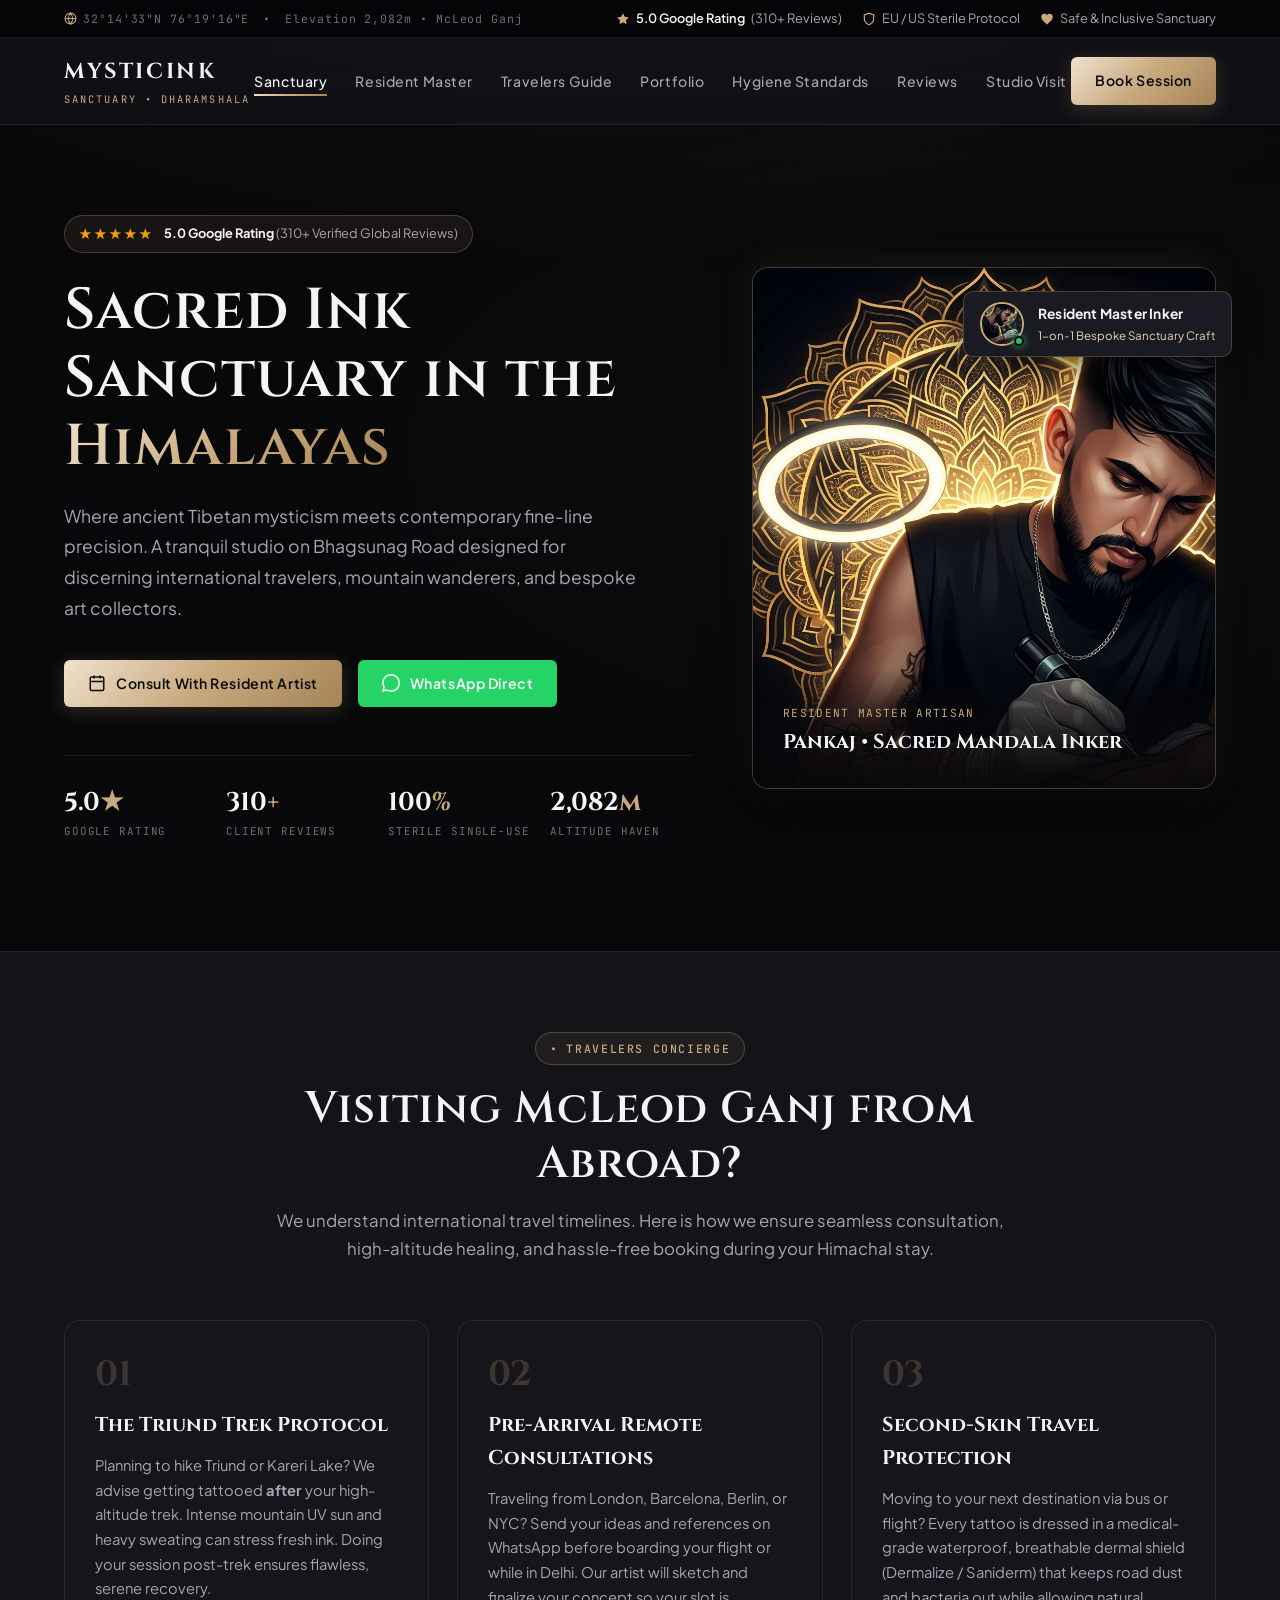
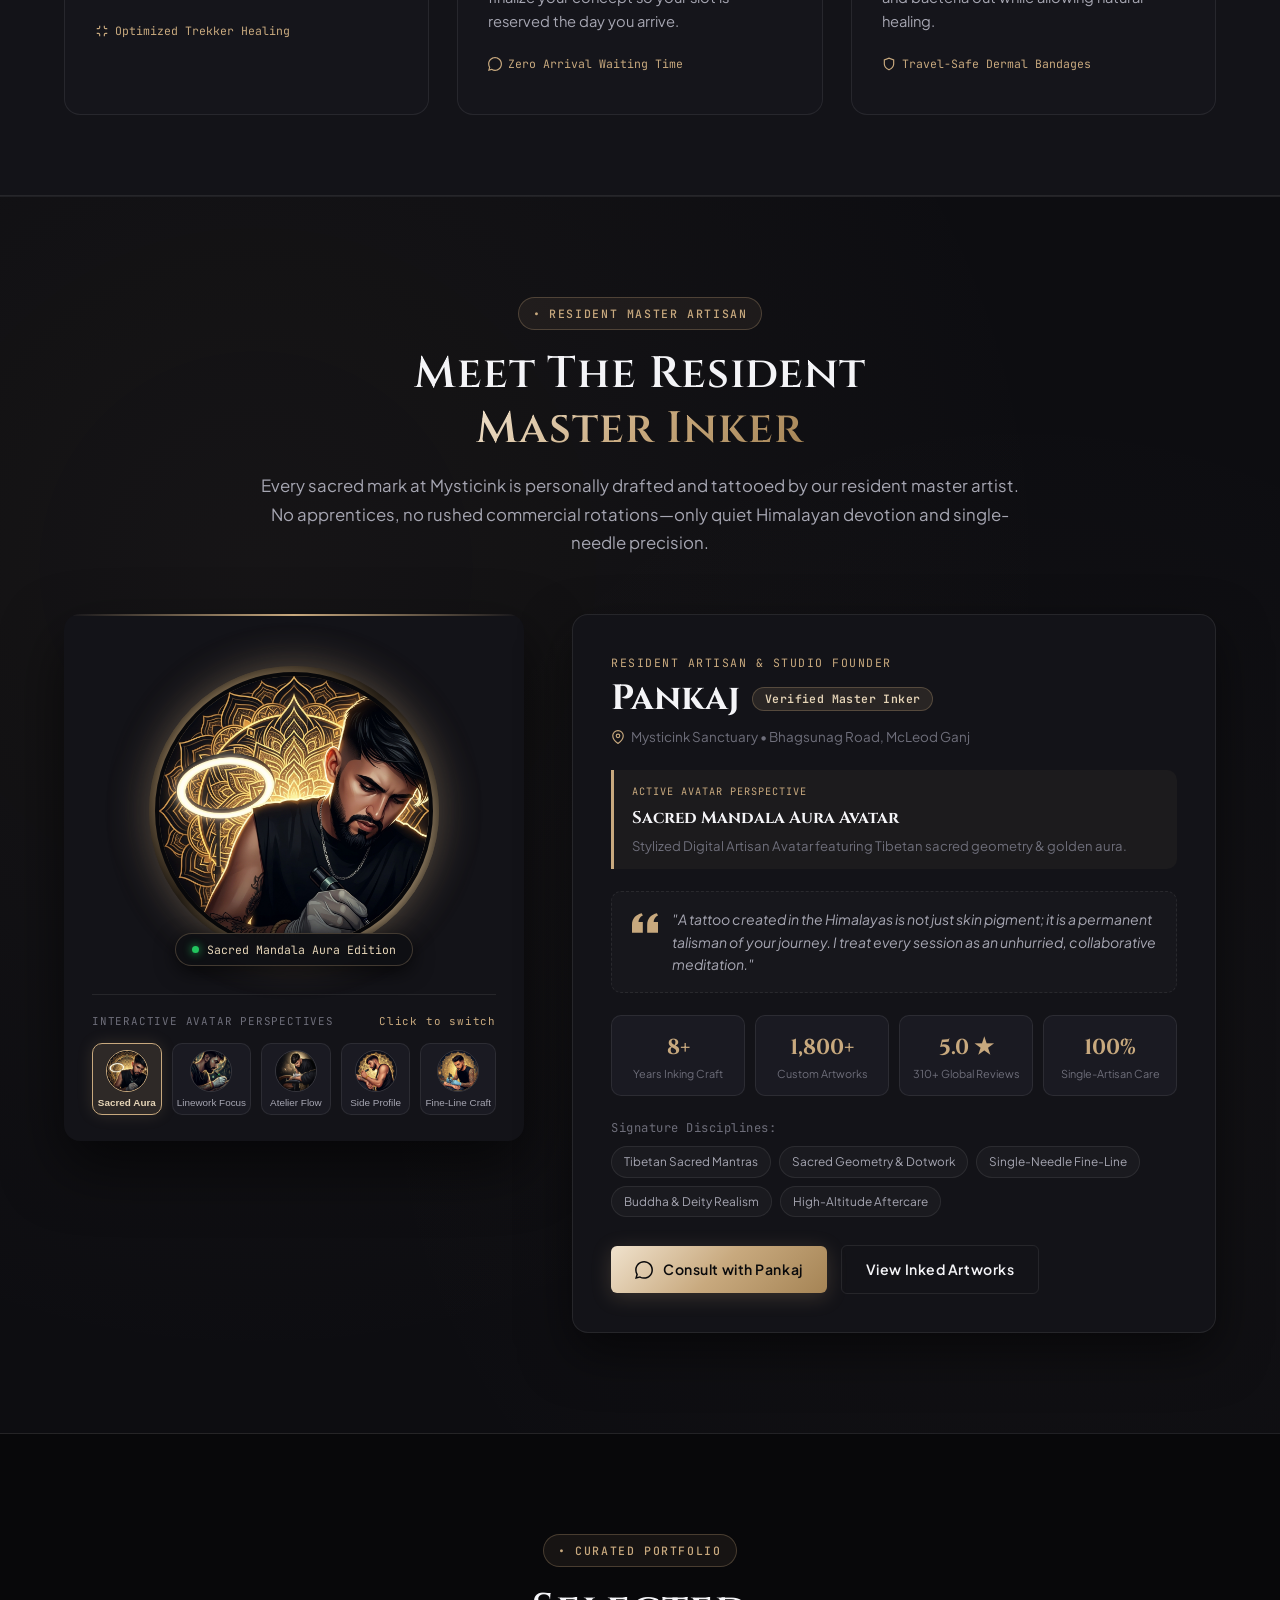
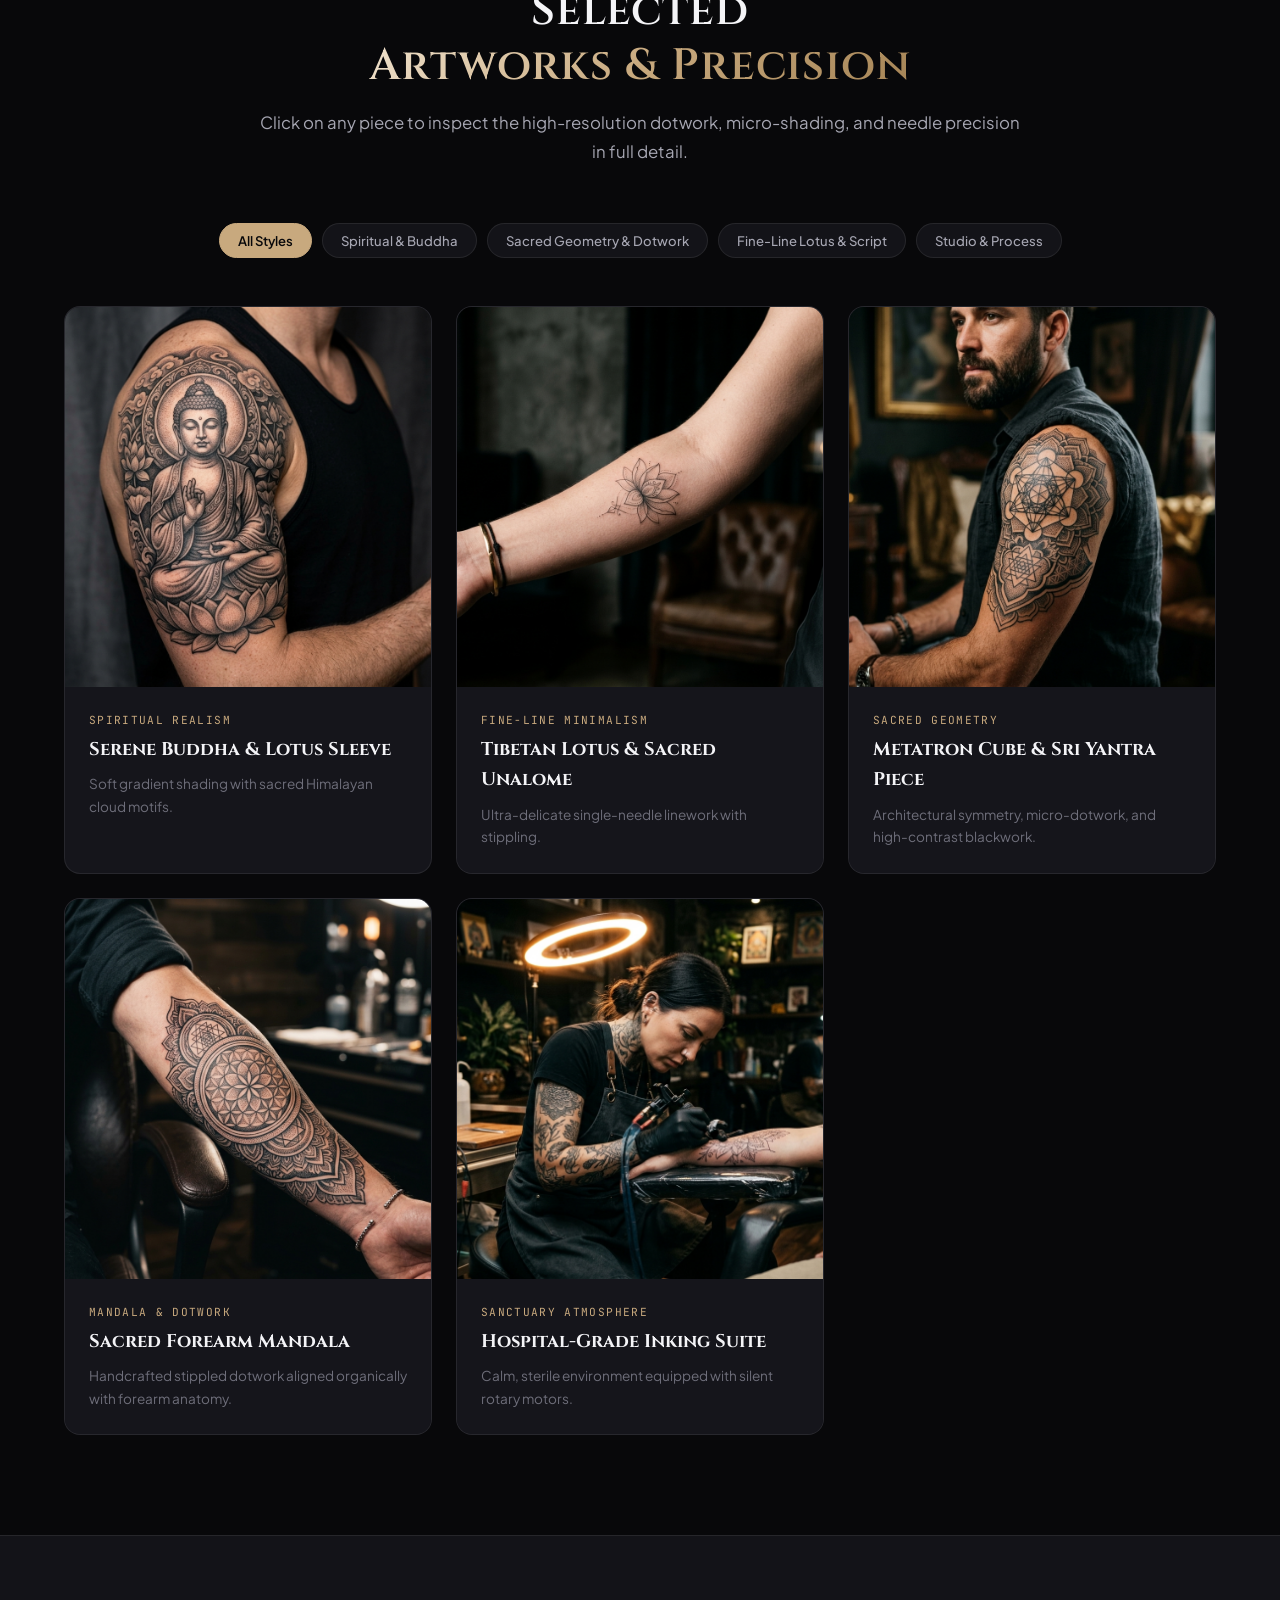
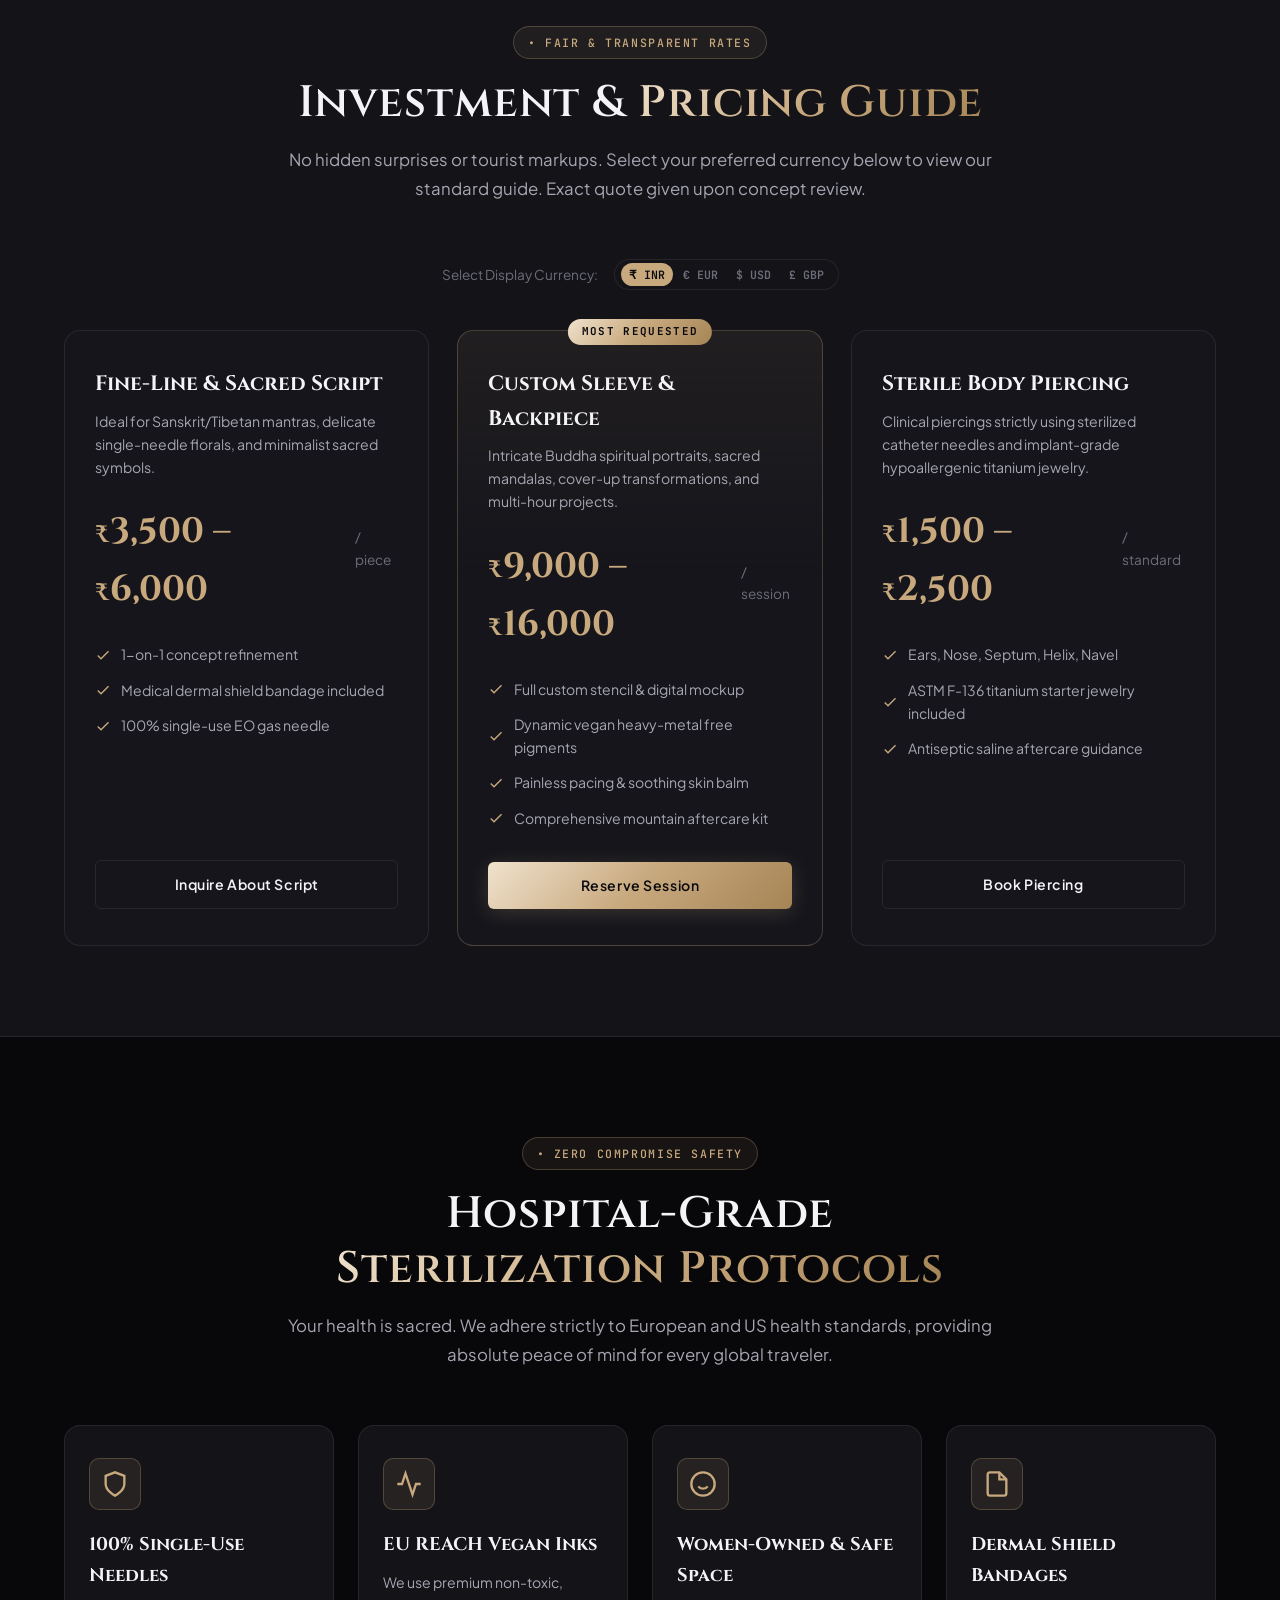
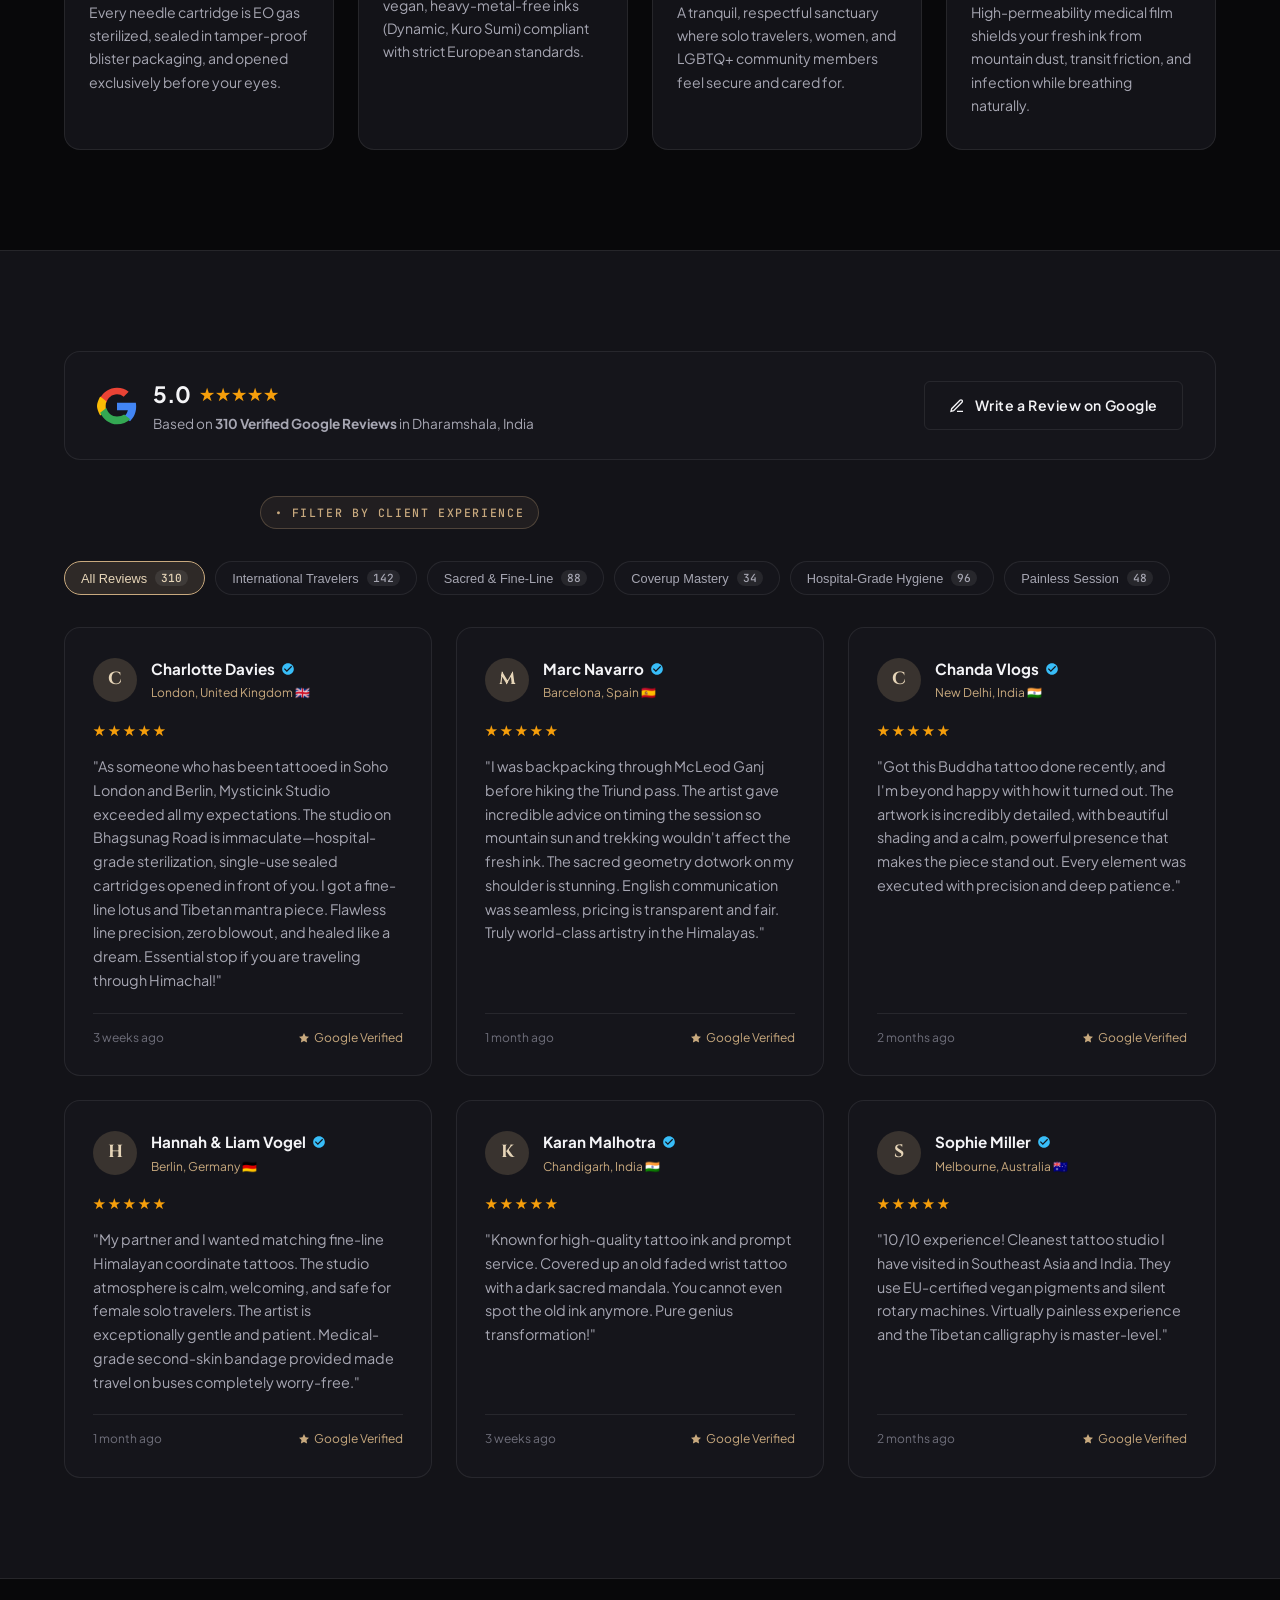
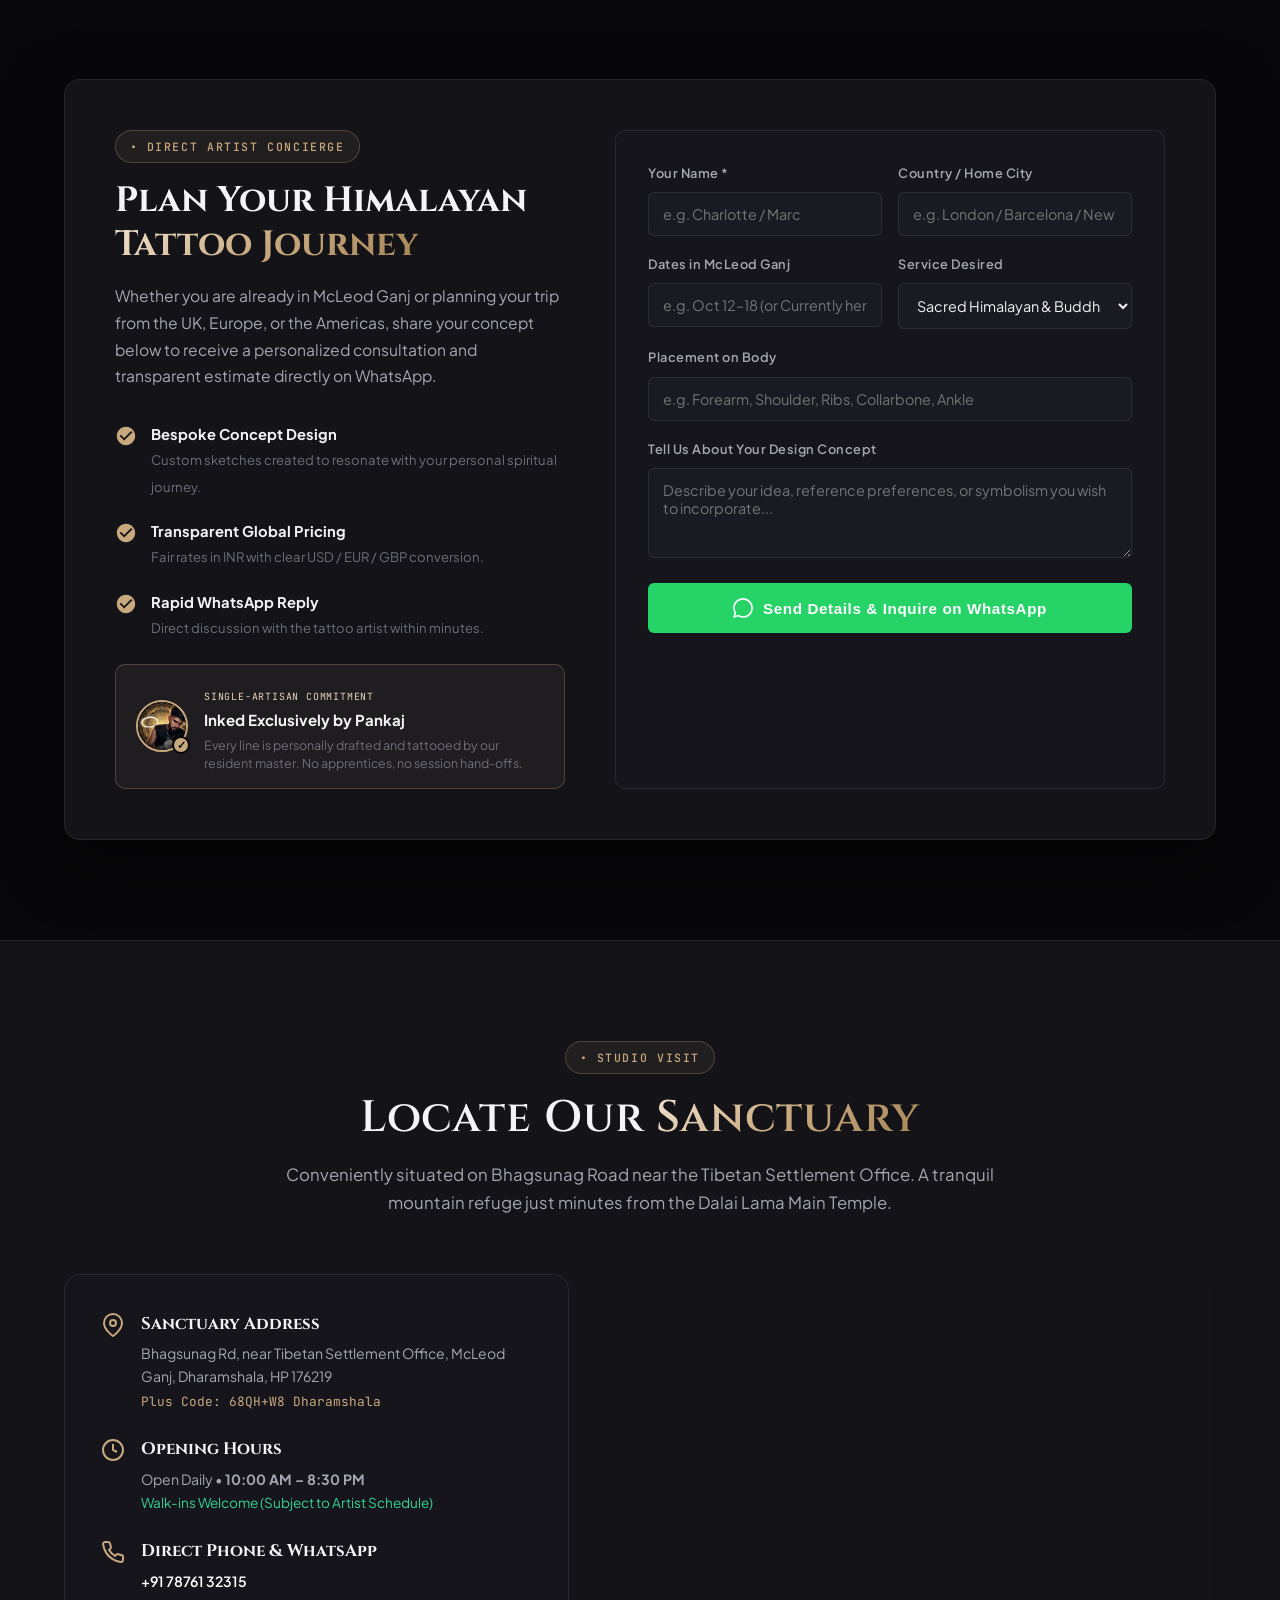
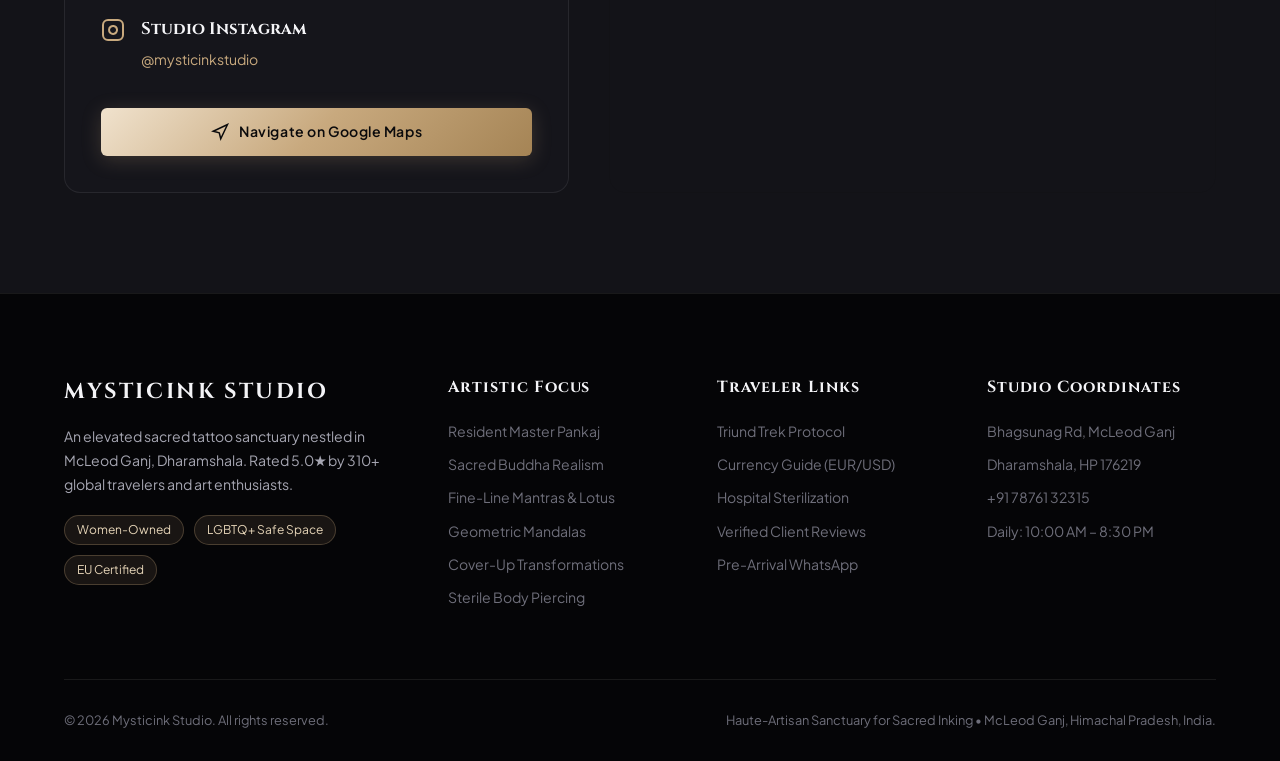
==== commit 9676c901: "feat: generate stylized avatars for all 5 client photos and feature master avatar in hero section" ====
--- a/index.html
+++ b/index.html
@@ -223,16 +223,16 @@
 
         <div class="hero-media-showcase">
           <div class="hero-media-card">
-            <img src="assets/studio_hero.jpg" alt="Mysticink Studio tattoo artist in McLeod Ganj" loading="eager">
+            <img src="assets/artist/avatar_art_2.jpg" alt="Pankaj - Resident Master Tattoo Artist Avatar" class="hero-avatar-art-img" loading="eager">
             <div class="hero-media-overlay">
-              <span class="hero-media-tag">Sanctuary Atmosphere</span>
-              <h2 class="hero-media-title">Sterile Workstation & Artist at Work</h2>
+              <span class="hero-media-tag">Resident Master Artisan</span>
+              <h2 class="hero-media-title">Pankaj • Sacred Mandala Inker</h2>
             </div>
           </div>
 
           <div class="hero-floating-badge">
             <div class="hero-avatar-badge-wrap">
-              <img src="assets/artist/avatar_2_graded.jpg" alt="Pankaj Resident Master Tattoo Artist Avatar" class="hero-badge-avatar">
+              <img src="assets/artist/avatar_art_4.jpg" alt="Pankaj Resident Master Inker Avatar" class="hero-badge-avatar">
               <span class="status-pulse-dot" title="In Studio Today"></span>
             </div>
             <div class="hero-badge-text-group">
@@ -318,7 +318,7 @@
           <div class="artist-avatar-stage-inner">
             <div class="avatar-glow-halo"></div>
             <div class="featured-avatar-frame">
-              <img id="featured-artist-avatar" src="assets/artist/avatar_stylized_art.jpg" alt="Resident Master Tattoo Artist Avatar" class="featured-avatar-img">
+              <img id="featured-artist-avatar" src="assets/artist/avatar_art_2.jpg" alt="Resident Master Tattoo Artist Avatar" class="featured-avatar-img">
               <div class="avatar-badge-tag">
                 <span class="avatar-live-indicator"></span>
                 <span id="featured-avatar-badge-text">Sacred Mandala Aura Edition</span>
@@ -333,28 +333,24 @@
               <span class="avatar-thumbnails-hint">Click to switch</span>
             </div>
             <div class="avatar-thumbs-row" id="avatar-thumbs-row">
-              <button class="avatar-thumb-btn active" data-src="assets/artist/avatar_stylized_art.jpg" data-title="Sacred Mandala Aura Avatar" data-desc="Stylized Digital Artisan Avatar featuring Tibetan sacred geometry & golden aura." data-badge="Sacred Mandala Aura Edition" aria-label="Sacred Art Avatar">
-                <img src="assets/artist/avatar_stylized_art.jpg" alt="Sacred Mandala Aura Avatar">
+              <button class="avatar-thumb-btn active" data-src="assets/artist/avatar_art_2.jpg" data-title="Sacred Mandala Master Avatar" data-desc="Master Frontal Portrait featuring glowing Tibetan sacred mandala geometry & halo aura." data-badge="Sacred Mandala Edition" aria-label="Sacred Mandala Avatar">
+                <img src="assets/artist/avatar_art_2.jpg" alt="Sacred Mandala Master Avatar">
                 <span class="thumb-caption">Sacred Aura</span>
               </button>
-              <button class="avatar-thumb-btn" data-src="assets/artist/avatar_2_graded.jpg" data-title="Sanctuary Master Portrait" data-desc="Halo rim-lighting capture in our Bhagsunag sanctuary workstation." data-badge="Master Portrait" aria-label="Master Portrait Avatar">
-                <img src="assets/artist/avatar_2_graded.jpg" alt="Master Portrait Avatar">
-                <span class="thumb-caption">Master Inker</span>
-              </button>
-              <button class="avatar-thumb-btn" data-src="assets/artist/avatar_4_graded.jpg" data-title="Rotary Linework Focus" data-desc="Intense concentration during single-needle script and fine-line tattooing." data-badge="Linework Focus" aria-label="Linework Focus Avatar">
-                <img src="assets/artist/avatar_4_graded.jpg" alt="Precision Profile Avatar">
+              <button class="avatar-thumb-btn" data-src="assets/artist/avatar_art_4.jpg" data-title="Rotary Linework Matrix Avatar" data-desc="Intense concentration during single-needle linework with sacred geometry matrix." data-badge="Linework Matrix" aria-label="Linework Matrix Avatar">
+                <img src="assets/artist/avatar_art_4.jpg" alt="Rotary Linework Avatar">
                 <span class="thumb-caption">Linework Focus</span>
               </button>
-              <button class="avatar-thumb-btn" data-src="assets/artist/avatar_1_graded.jpg" data-title="Atelier Inking Flow" data-desc="Top-down perspective capturing sterile workstation discipline and steady-hand stippling." data-badge="Atelier Flow" aria-label="Atelier Flow Avatar">
-                <img src="assets/artist/avatar_1_graded.jpg" alt="Atelier Inking Avatar">
+              <button class="avatar-thumb-btn" data-src="assets/artist/avatar_art_1.jpg" data-title="Atelier Inking Flow Avatar" data-desc="Top-down perspective capturing steady-hand stippling and sterile workstation flow." data-badge="Atelier Flow" aria-label="Atelier Flow Avatar">
+                <img src="assets/artist/avatar_art_1.jpg" alt="Atelier Inking Avatar">
                 <span class="thumb-caption">Atelier Flow</span>
               </button>
-              <button class="avatar-thumb-btn" data-src="assets/artist/avatar_3_graded.jpg" data-title="High-Altitude Profile" data-desc="Side-profile craft view under high-intensity task lighting in McLeod Ganj." data-badge="Craft Profile" aria-label="Craft Profile Avatar">
-                <img src="assets/artist/avatar_3_graded.jpg" alt="Side Profile Avatar">
+              <button class="avatar-thumb-btn" data-src="assets/artist/avatar_art_3.jpg" data-title="Sanctuary Profile Avatar" data-desc="Seated side profile with golden bracelet under warm sanctuary task illumination." data-badge="Sanctuary Profile" aria-label="Sanctuary Profile Avatar">
+                <img src="assets/artist/avatar_art_3.jpg" alt="Sanctuary Profile Avatar">
                 <span class="thumb-caption">Side Profile</span>
               </button>
-              <button class="avatar-thumb-btn" data-src="assets/artist/avatar_5_graded.jpg" data-title="Fine-Line Script Session" data-desc="Micro-detail wrist piece craft displaying crisp line saturation and zero blowout." data-badge="Micro-Detail" aria-label="Micro-Detail Avatar">
-                <img src="assets/artist/avatar_5_graded.jpg" alt="Micro-Detail Avatar">
+              <button class="avatar-thumb-btn" data-src="assets/artist/avatar_art_5.jpg" data-title="Himalayan Fine-Line Avatar" data-desc="Precision fine-line 'Believe' wrist script with lotus mandala and glowing sanctuary light." data-badge="Fine-Line Craft" aria-label="Fine-Line Craft Avatar">
+                <img src="assets/artist/avatar_art_5.jpg" alt="Fine-Line Craft Avatar">
                 <span class="thumb-caption">Fine-Line Craft</span>
               </button>
             </div>
@@ -762,7 +758,7 @@
           <!-- Single-Artisan Guarantee Banner with Master Avatar -->
           <div class="booking-artist-guarantee-card">
             <div class="booking-artist-avatar-wrap">
-              <img src="assets/artist/avatar_2_graded.jpg" alt="Resident Master Artist Avatar" class="booking-artist-avatar">
+              <img src="assets/artist/avatar_art_2.jpg" alt="Resident Master Artist Avatar" class="booking-artist-avatar">
               <span class="booking-verified-icon" title="Resident Master">✓</span>
             </div>
             <div class="booking-artist-text">
--- a/styles.css
+++ b/styles.css
@@ -519,15 +519,16 @@
   position: relative;
   border-radius: var(--radius-lg);
   overflow: hidden;
-  border: 1px solid var(--border-subtle);
+  border: 1px solid var(--gold-border);
   background: var(--bg-surface);
-  box-shadow: 0 20px 50px rgba(0, 0, 0, 0.6);
+  box-shadow: 0 20px 50px rgba(0, 0, 0, 0.7), 0 0 35px rgba(200, 169, 126, 0.12);
 }
 
 .hero-media-card img {
   width: 100%;
   height: 520px;
   object-fit: cover;
+  object-position: center 15%;
   transition: transform 0.8s ease;
 }
 
@@ -832,8 +833,8 @@
 
 .avatar-thumbs-row {
   display: grid;
-  grid-template-columns: repeat(6, 1fr);
-  gap: 8px;
+  grid-template-columns: repeat(5, 1fr);
+  gap: 10px;
 }
 
 .avatar-thumb-btn {
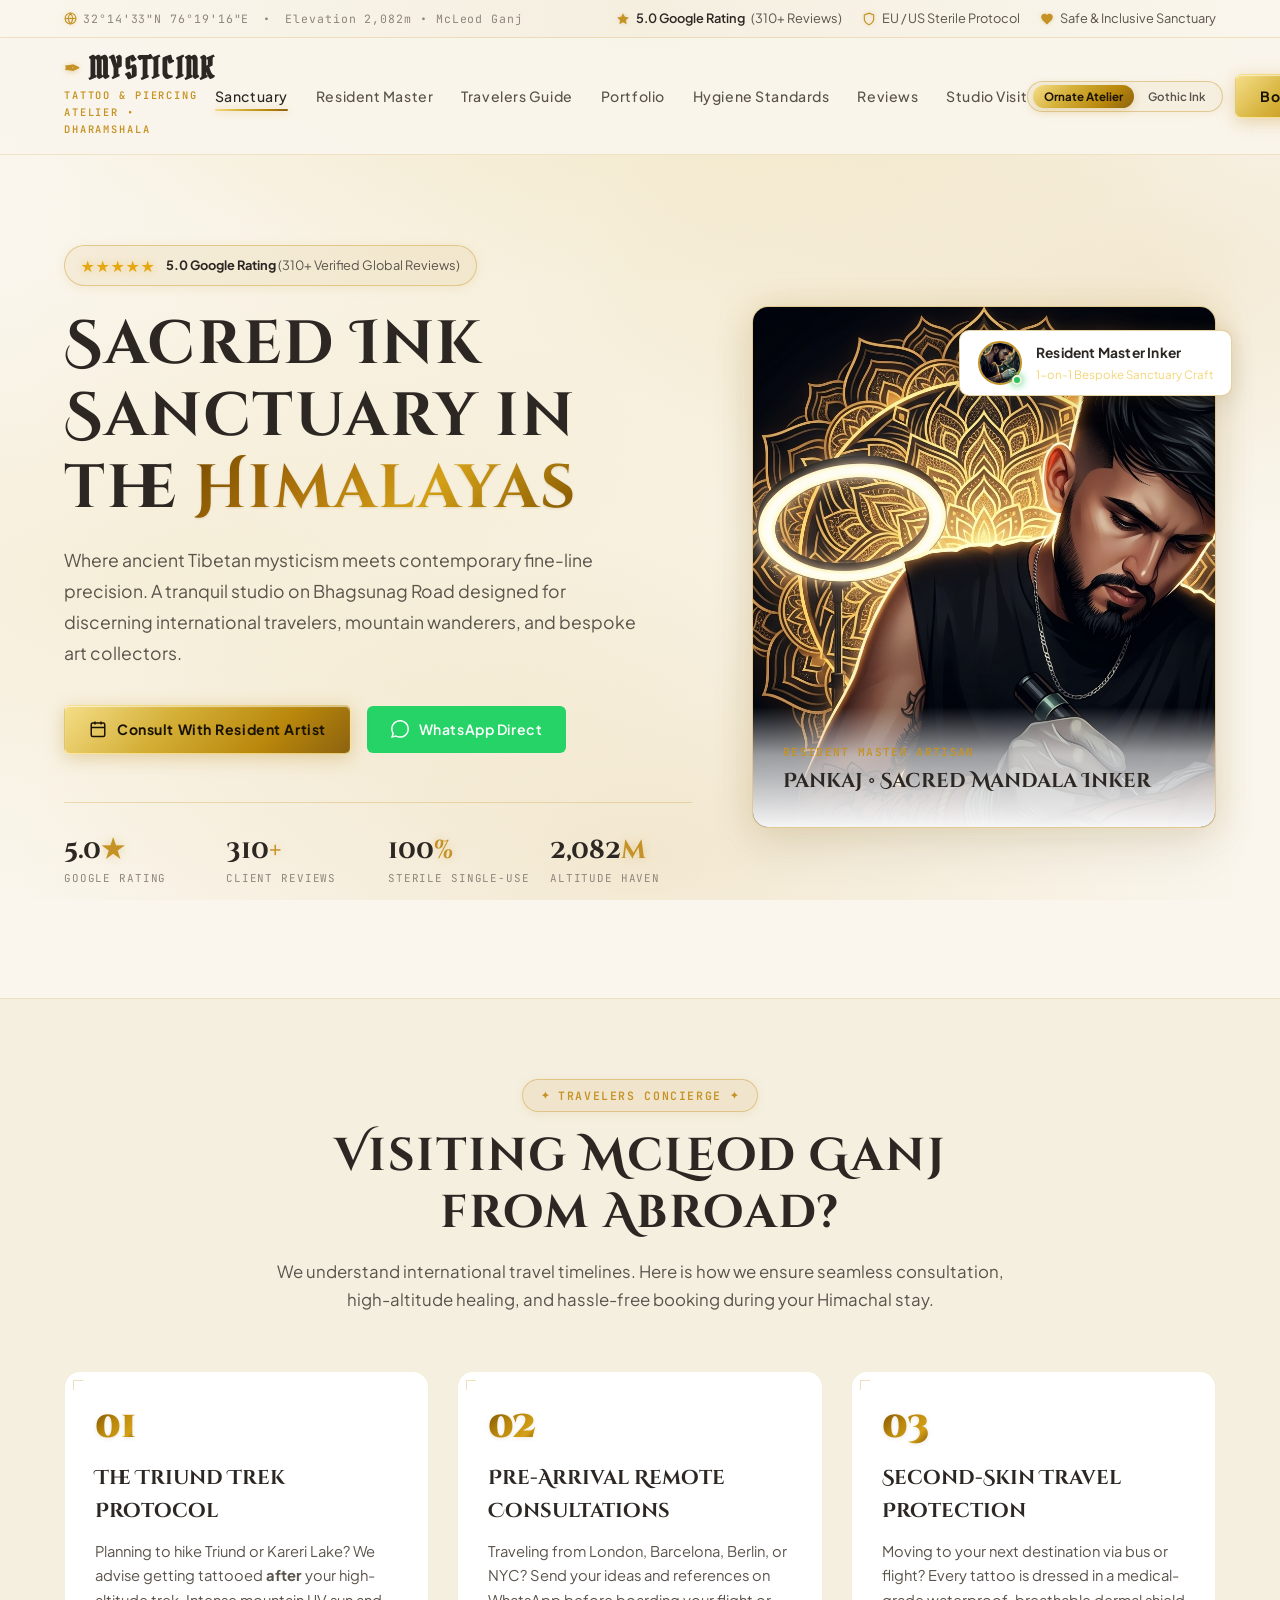
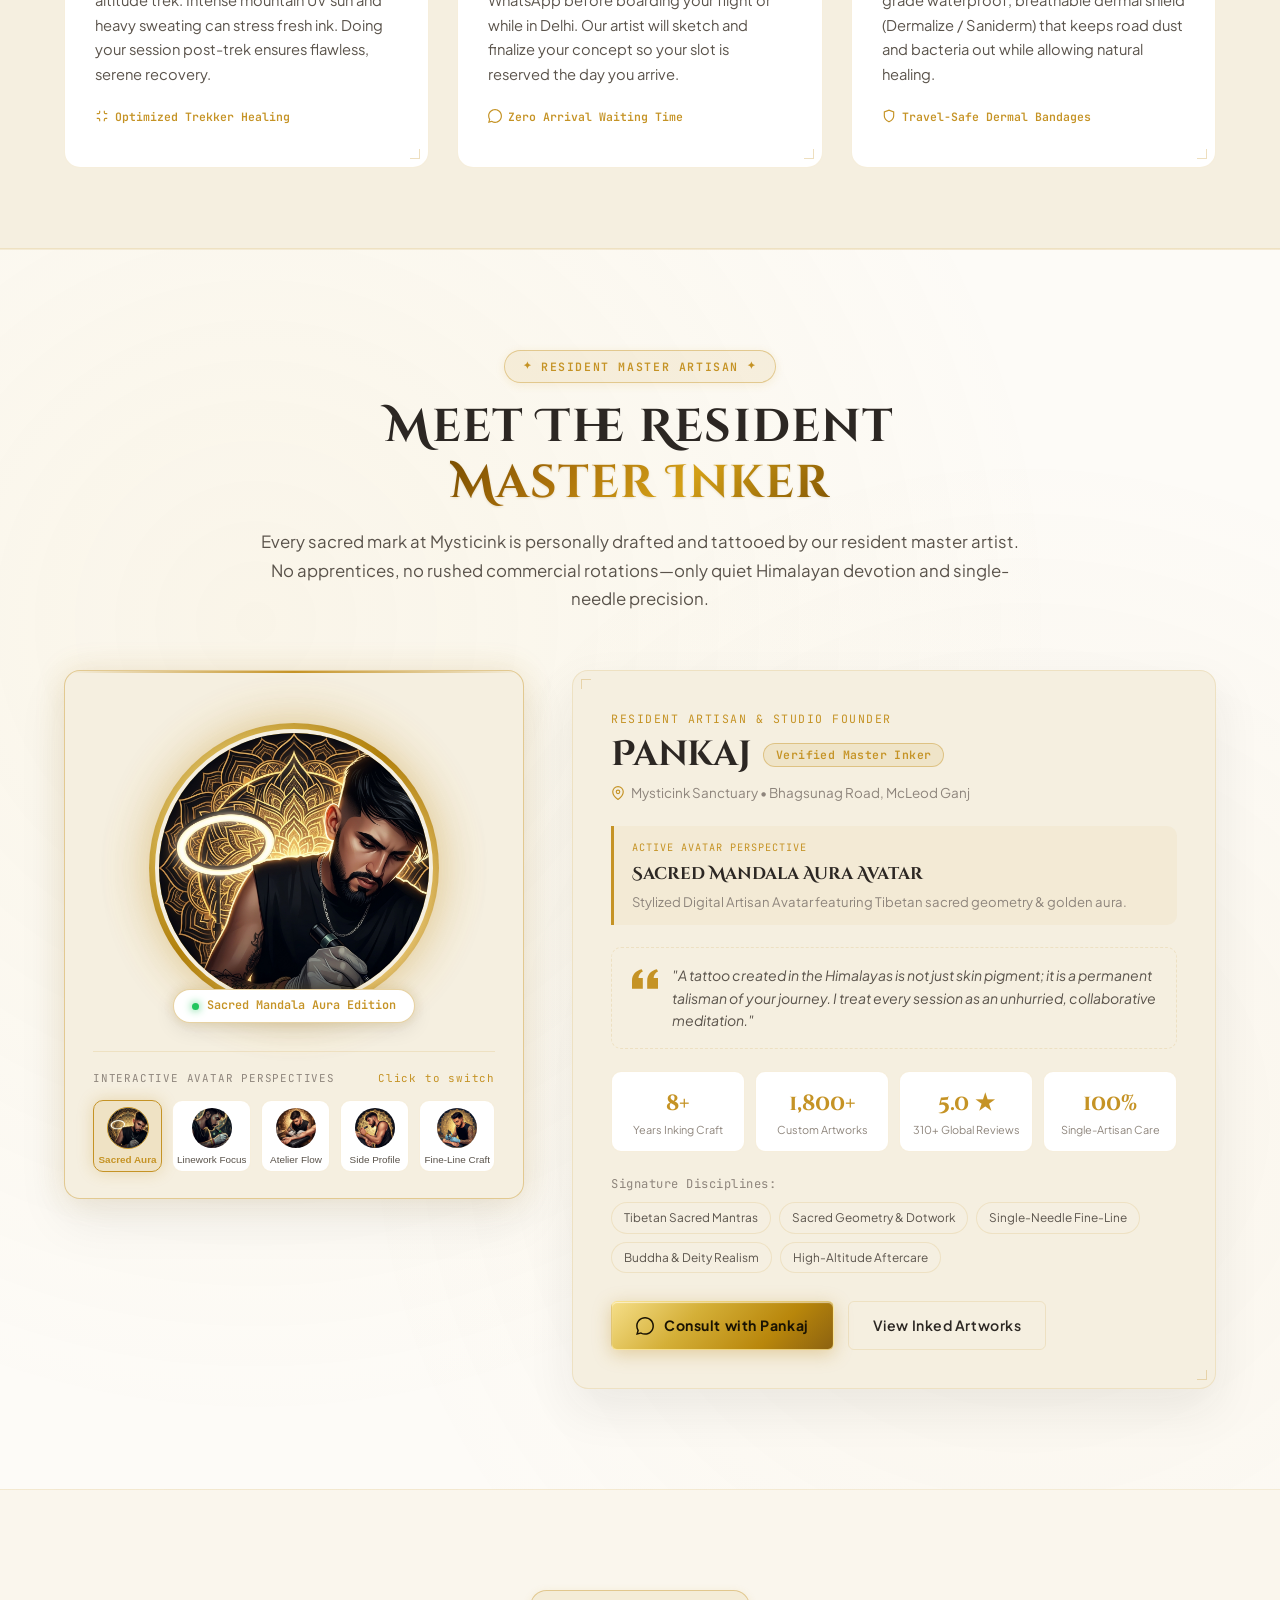
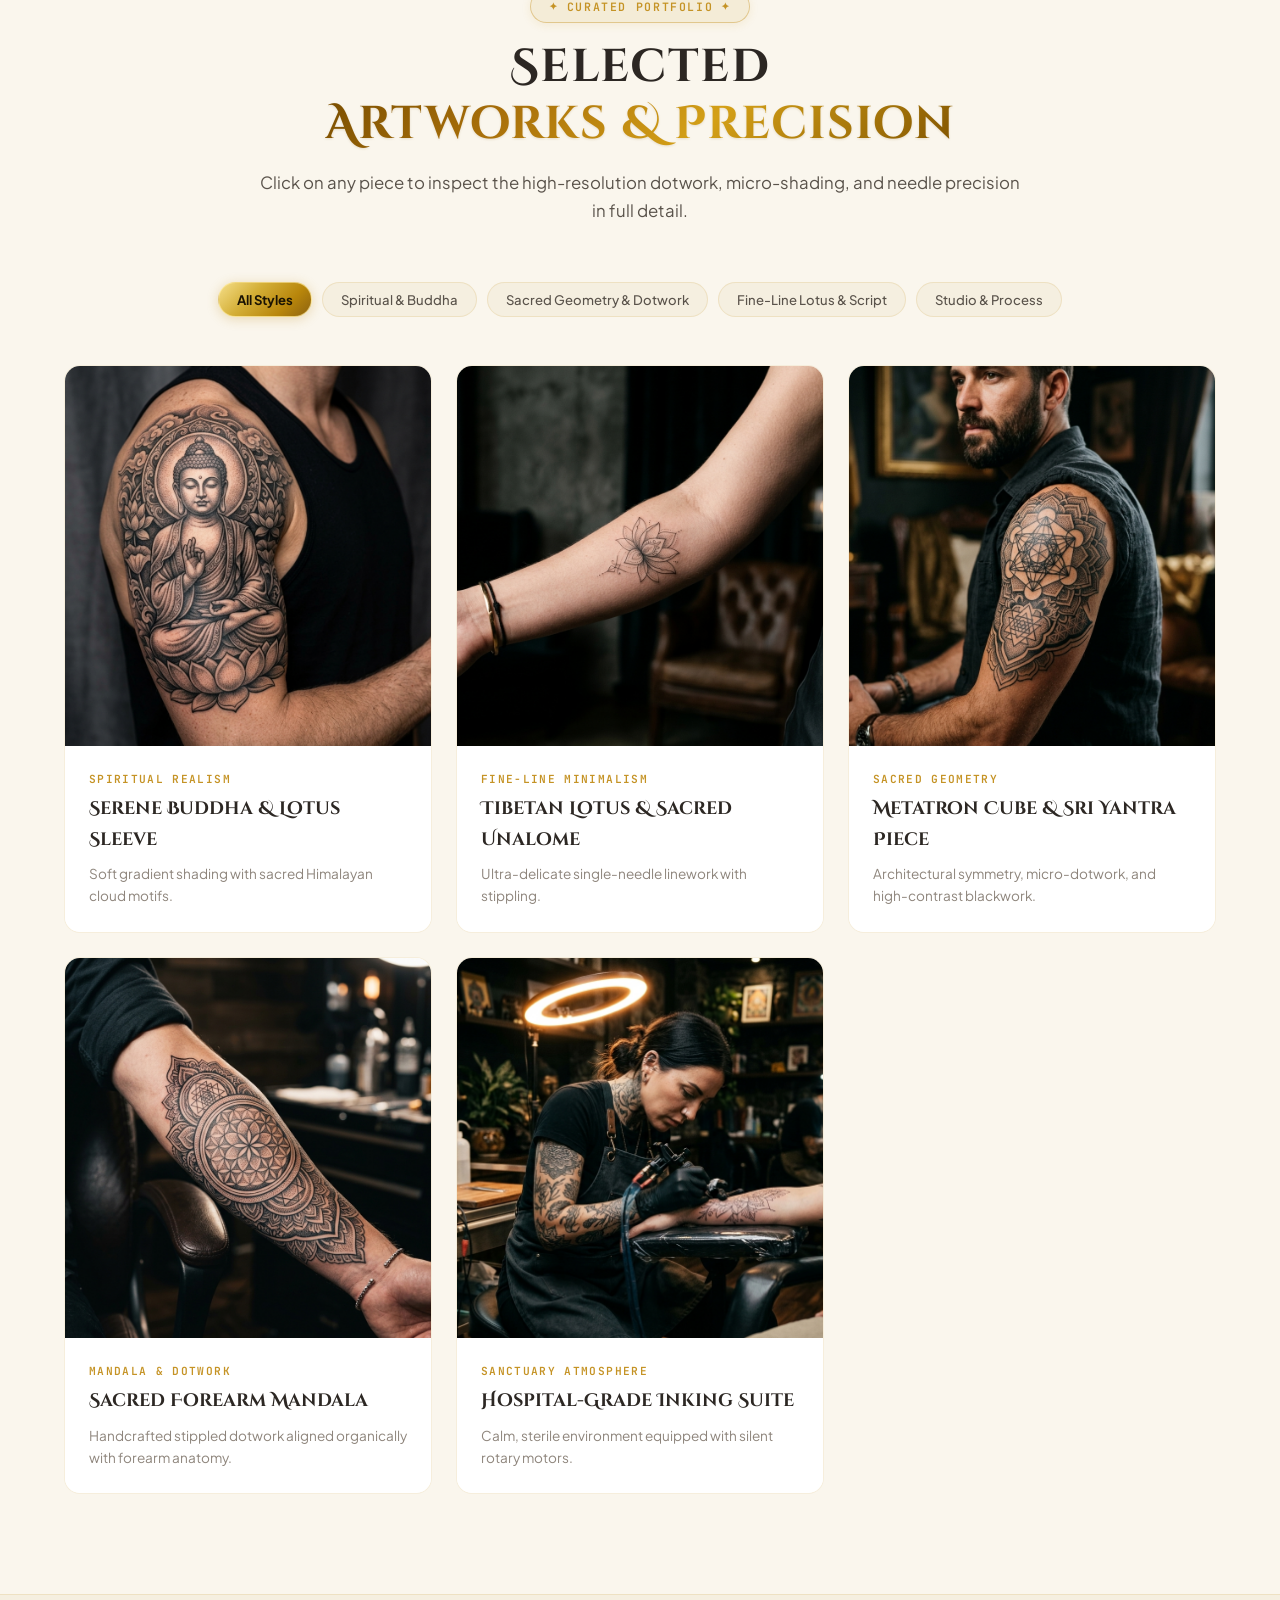
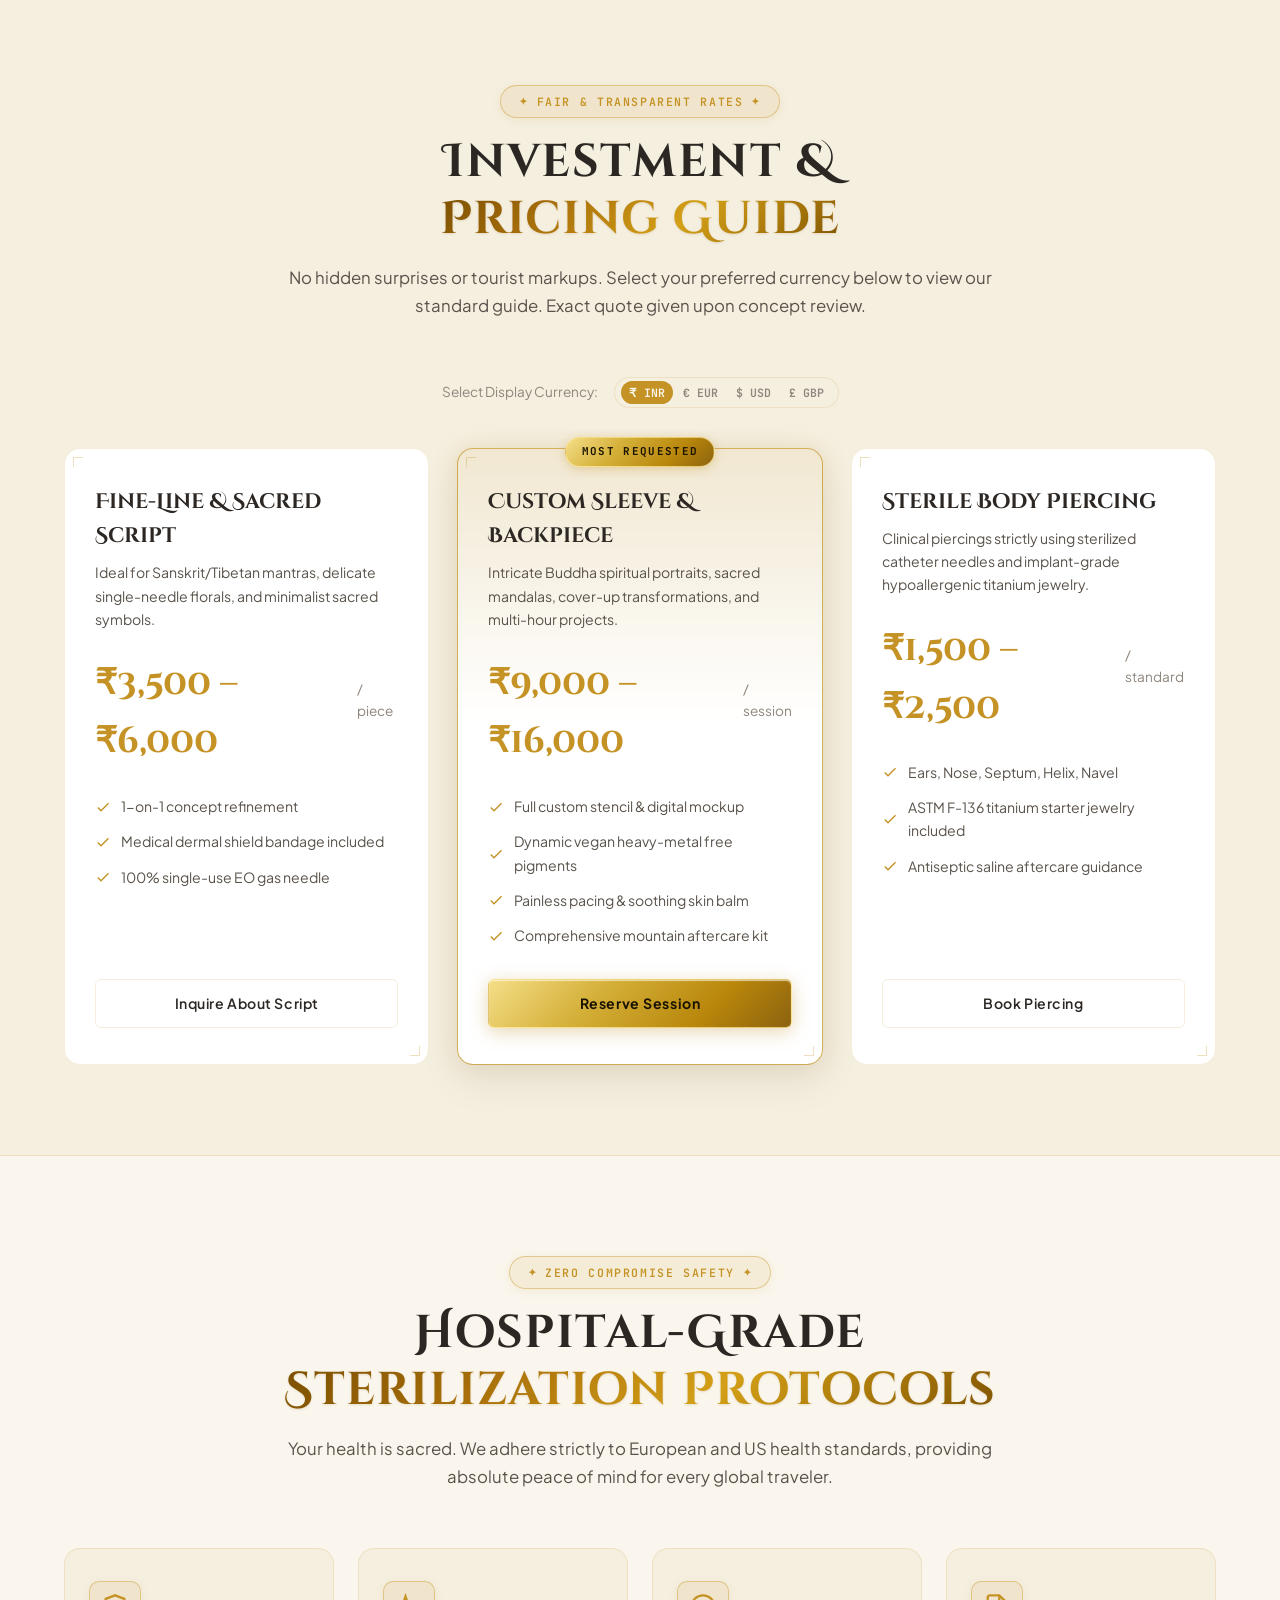
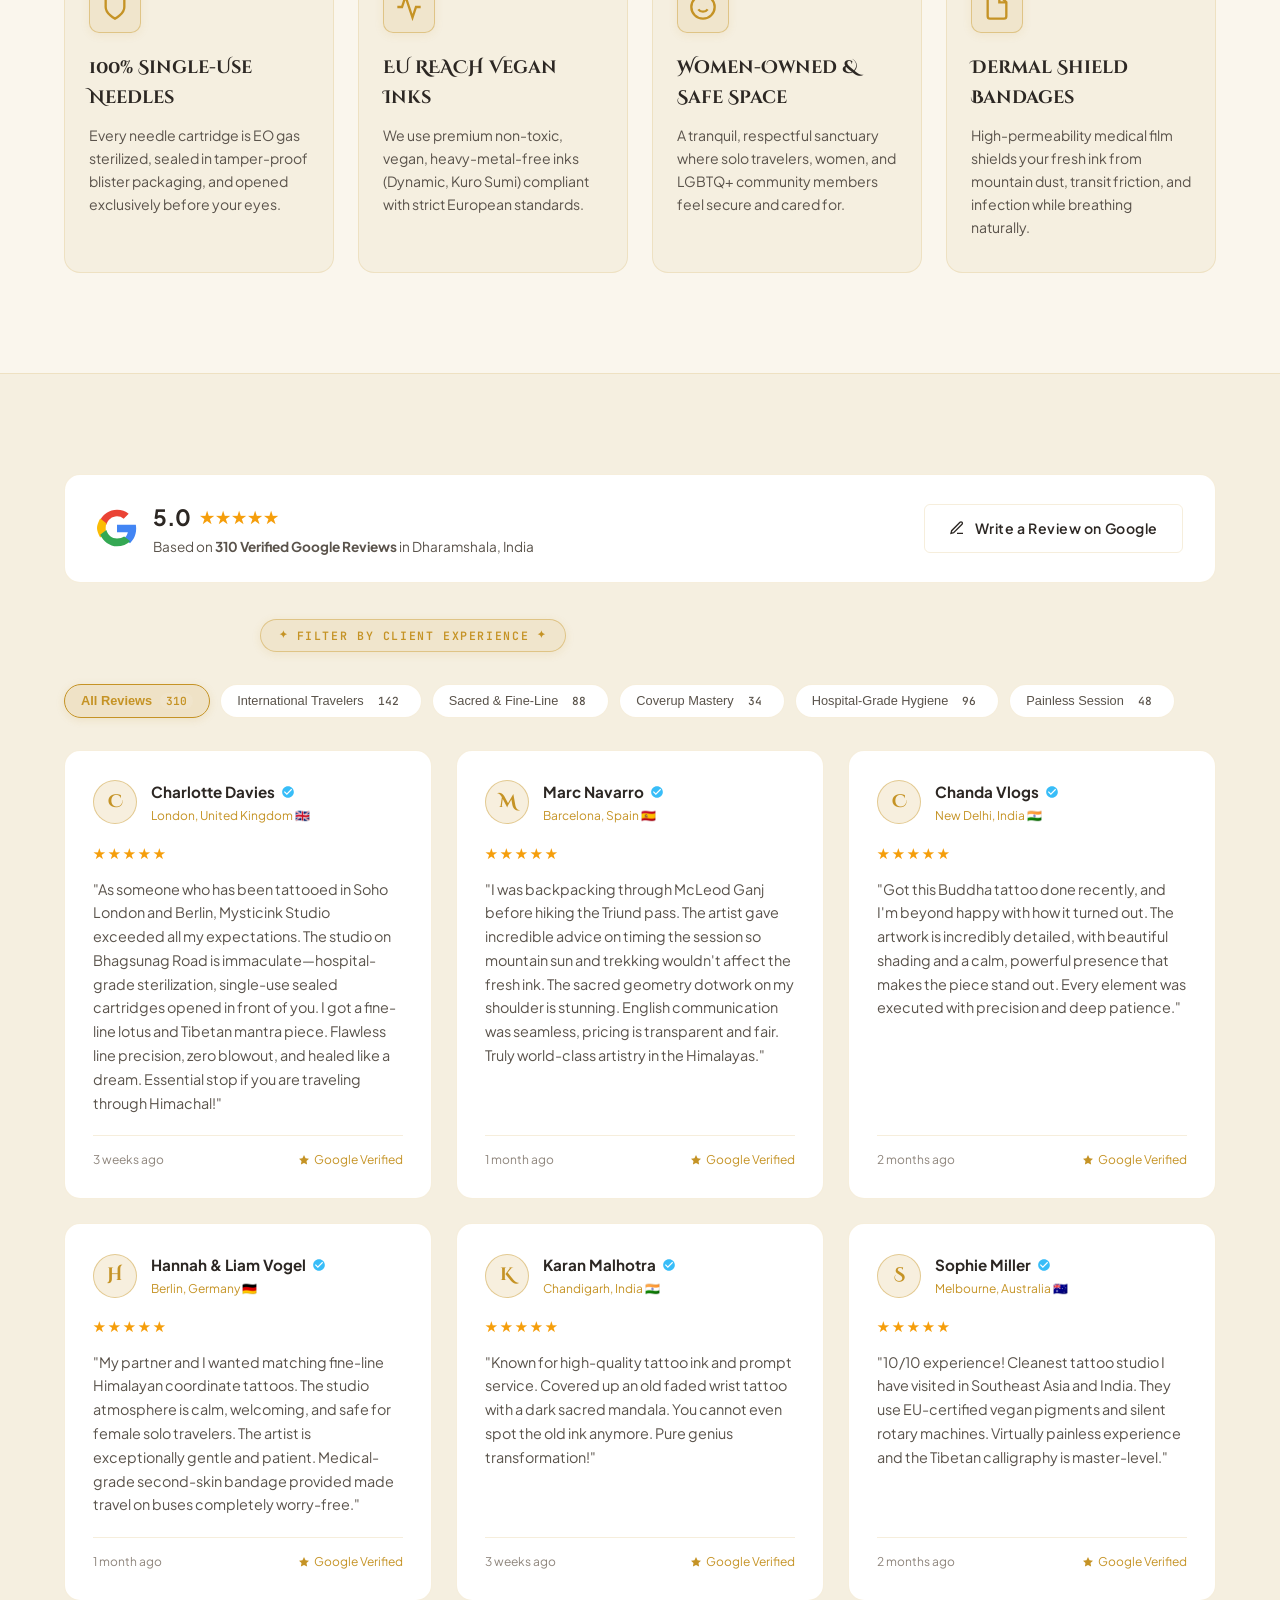
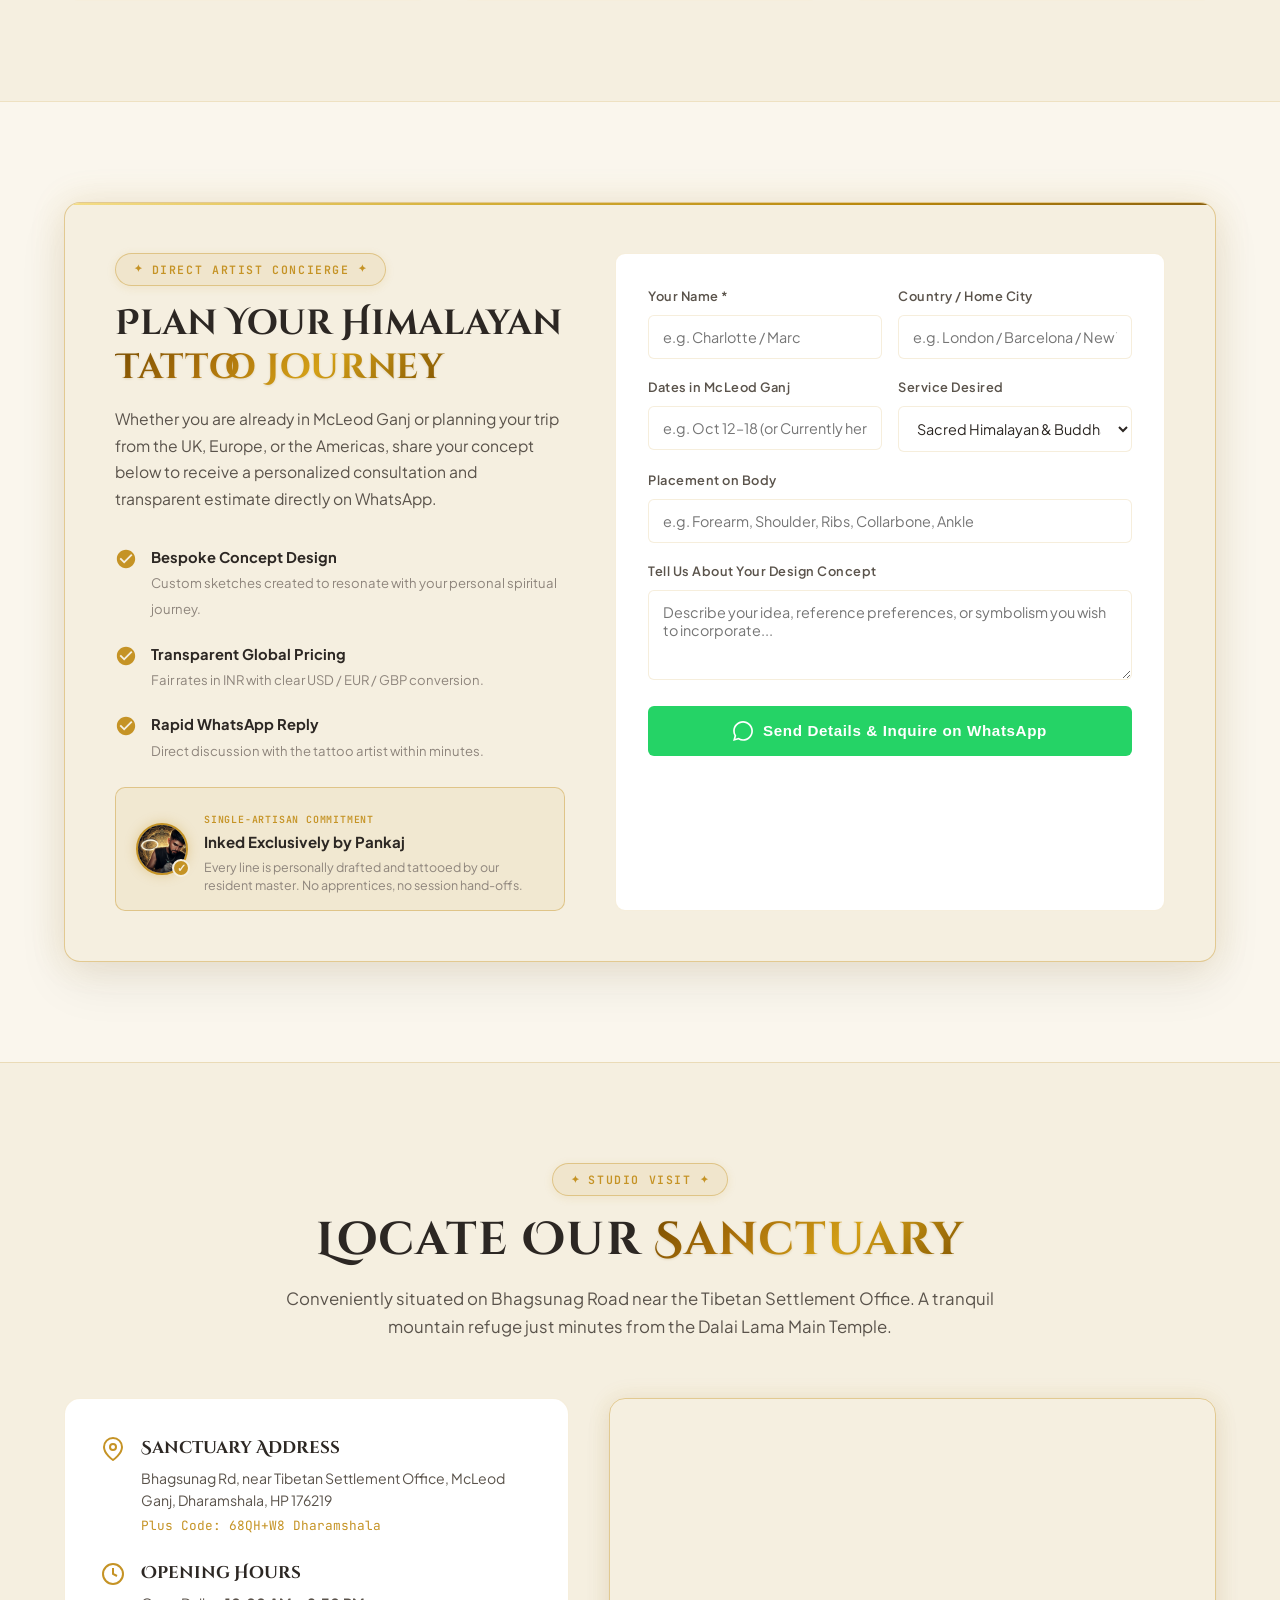
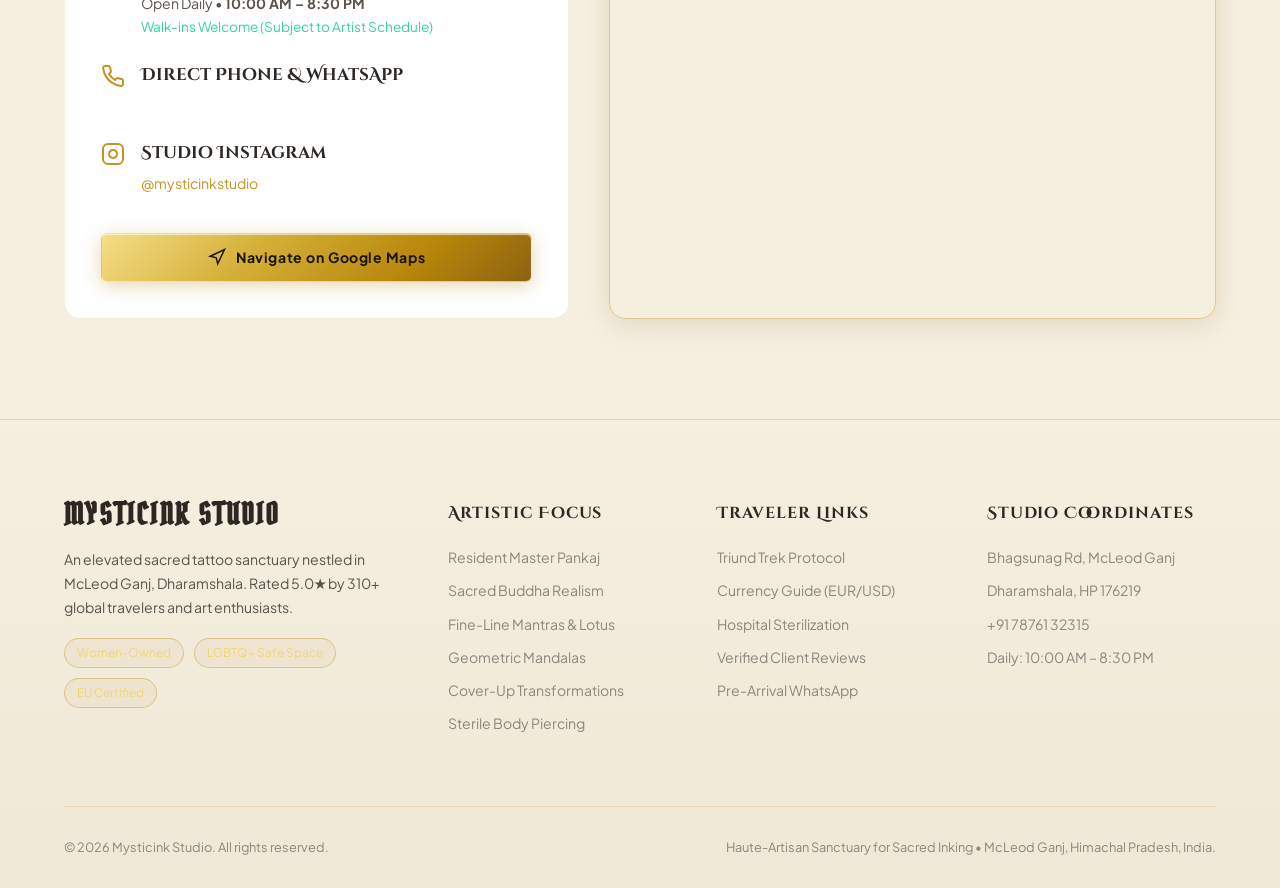
==== commit c447a579: "feat: implement authentic tattoo studio typography (Cinzel Decorative, Pirata One, Grenze Gotisch) w" ====
--- a/index.html
+++ b/index.html
@@ -26,10 +26,10 @@
   <!-- Favicon -->
   <link rel="icon" type="image/svg+xml" href="data:image/svg+xml,<svg xmlns='http://www.w3.org/2000/svg' viewBox='0 0 100 100'><text y='.9em' font-size='90'>✒️</text></svg>">
 
-  <!-- Luxury Google Typography: Cinzel, Cormorant Garamond, Plus Jakarta Sans & JetBrains Mono -->
+  <!-- Authentic Tattoo Atelier Typography: Cinzel Decorative, Pirata One (Gothic Tattoo), Grenze Gotisch, Pinyon Script, Cormorant Garamond & Plus Jakarta Sans -->
   <link rel="preconnect" href="https://fonts.googleapis.com">
   <link rel="preconnect" href="https://fonts.gstatic.com" crossorigin>
-  <link href="https://fonts.googleapis.com/css2?family=Cinzel:wght@500;600;700;800&family=Cormorant+Garamond:ital,wght@0,500;0,600;0,700;1,400&family=JetBrains+Mono:wght@400;500;600&family=Plus+Jakarta+Sans:wght@300;400;500;600;700&display=swap" rel="stylesheet">
+  <link href="https://fonts.googleapis.com/css2?family=Cinzel+Decorative:wght@700;900&family=Cinzel:wght@600;700;800&family=Pirata+One&family=Grenze+Gotisch:wght@600;700;800;900&family=Pinyon+Script&family=Cormorant+Garamond:ital,wght@0,600;0,700;1,400&family=JetBrains+Mono:wght@400;500;600&family=Plus+Jakarta+Sans:wght@300;400;500;600;700&display=swap" rel="stylesheet">
 
   <!-- Stylesheet -->
   <link rel="stylesheet" href="styles.css">
@@ -112,8 +112,8 @@
   <header class="main-header">
     <div class="container nav-flex">
       <a href="#hero" class="brand-wrap">
-        <span class="brand-title">MYSTICINK</span>
-        <span class="brand-sub">Sanctuary • Dharamshala</span>
+        <span class="brand-title"><span class="tattoo-needle-glyph">✒</span> MYSTICINK</span>
+        <span class="brand-sub">Tattoo &amp; Piercing Atelier • Dharamshala</span>
       </a>
 
       <!-- Desktop Navigation Links (Hidden on mobile) -->
@@ -130,6 +130,12 @@
       </nav>
 
       <div class="header-tools">
+        <!-- Tattoo Studio Font Switcher -->
+        <div class="tattoo-font-picker" title="Switch Tattoo Studio Typography">
+          <button type="button" class="font-switch-btn active" data-font="ornate">Ornate Atelier</button>
+          <button type="button" class="font-switch-btn" data-font="gothic">Gothic Ink</button>
+        </div>
+
         <div class="header-cta-group">
           <a href="#booking" class="btn btn-gold header-cta-btn">
             <span>Book Session</span>
@@ -150,8 +156,13 @@
       <button id="mobile-close-btn" class="mobile-drawer-close" aria-label="Close menu">&times;</button>
       
       <div class="mobile-drawer-brand">
-        <span class="brand-title" style="font-size: 1.35rem;">MYSTICINK</span>
-        <span class="brand-sub">Himalayan Tattoo Sanctuary</span>
+        <span class="brand-title" style="font-size: 1.55rem;"><span class="tattoo-needle-glyph">✒</span> MYSTICINK</span>
+        <span class="brand-sub">Tattoo &amp; Piercing Atelier • Dharamshala</span>
+      </div>
+
+      <div class="tattoo-font-picker mobile-font-picker" style="margin-bottom: 20px;">
+        <button type="button" class="font-switch-btn active" data-font="ornate">Ornate Atelier</button>
+        <button type="button" class="font-switch-btn" data-font="gothic">Gothic Ink</button>
       </div>
 
       <ul class="mobile-drawer-links">
--- a/styles.css
+++ b/styles.css
@@ -4,38 +4,44 @@
    ========================================================================== */
 
 :root {
-  /* Dark Noir Luxury Palette */
-  --bg-black: #08080A;
-  --bg-primary: #0D0D11;
-  --bg-surface: #131318;
-  --bg-surface-elevated: #1A1A22;
-  --bg-card: #15151B;
-  --bg-card-hover: #1C1C24;
-  --bg-glass: rgba(18, 18, 24, 0.75);
-
-  /* Brushed Champagne Gold Accents */
-  --gold-primary: #C8A97E;
-  --gold-light: #E6D5B8;
-  --gold-dark: #9D8053;
-  --gold-glow: rgba(200, 169, 126, 0.16);
-  --gold-border: rgba(200, 169, 126, 0.28);
-  --gold-gradient: linear-gradient(135deg, #F0E2CD 0%, #C8A97E 50%, #A58455 100%);
-  --gold-gradient-subtle: linear-gradient(180deg, rgba(200, 169, 126, 0.08) 0%, rgba(200, 169, 126, 0) 100%);
-
-  /* Neutrals & Typography */
-  --text-primary: #F4F4F7;
-  --text-secondary: #A6A6B2;
-  --text-muted: #6E6E7A;
-  --border-subtle: rgba(255, 255, 255, 0.08);
-  --border-subtle-hover: rgba(255, 255, 255, 0.18);
+  /* Warm Champagne Gold & Gilded Cashmere Background Theme */
+  --bg-black: #FAF6ED;
+  --bg-primary: #FDFBF7;
+  --bg-surface: #F5EFE0;
+  --bg-surface-elevated: #FFFFFF;
+  --bg-card: #FFFFFF;
+  --bg-card-hover: #FCF8ED;
+  --bg-glass: rgba(250, 246, 237, 0.90);
+
+  /* High-Impact Royal Gold Accents & Luminous Gilded Sheen */
+  --gold-primary: #C59325;
+  --gold-light: #F2D576;
+  --gold-dark: #8F6512;
+  --gold-shimmer: #FFF0BD;
+  --gold-glow: rgba(197, 147, 37, 0.28);
+  --gold-border: rgba(197, 147, 37, 0.42);
+  --border-gold: rgba(197, 147, 37, 0.42);
+  --gold-border-bright: rgba(197, 147, 37, 0.75);
+  --gold-gradient: linear-gradient(135deg, #F5DE88 0%, #D4AF37 36%, #B8860B 72%, #8C6210 100%);
+  --gold-gradient-subtle: linear-gradient(180deg, rgba(212, 175, 55, 0.12) 0%, rgba(212, 175, 55, 0) 100%);
+
+  /* Warm Neutrals & Typography */
+  --text-primary: #2C2723;
+  --text-secondary: #5A534B;
+  --text-muted: #8E857C;
+  --border-subtle: rgba(197, 147, 37, 0.16);
+  --border-subtle-hover: rgba(197, 147, 37, 0.35);
 
   /* Functional Accents */
   --whatsapp: #25D366;
   --whatsapp-hover: #20BA59;
   --star-gold: #F59E0B;
 
-  /* Typography */
-  --font-serif: 'Cinzel', 'Cormorant Garamond', Georgia, serif;
+  /* Authentic Tattoo Atelier Typography */
+  --font-tattoo-ornate: 'Cinzel Decorative', 'Cinzel', Georgia, serif;
+  --font-tattoo-gothic: 'Pirata One', 'Grenze Gotisch', cursive;
+  --font-tattoo-script: 'Pinyon Script', cursive;
+  --font-serif: 'Cinzel Decorative', 'Cinzel', Georgia, serif;
   --font-sans: 'Plus Jakarta Sans', 'Outfit', -apple-system, BlinkMacSystemFont, sans-serif;
   --font-mono: 'JetBrains Mono', ui-monospace, SFMono-Regular, Menlo, Monaco, Consolas, monospace;
 
@@ -70,8 +76,10 @@
   overflow-x: hidden;
   background-color: var(--bg-black);
   background-image: 
-    radial-gradient(ellipse 80% 50% at 50% -20%, rgba(200, 169, 126, 0.07), transparent),
-    radial-gradient(ellipse 60% 40% at 80% 50%, rgba(200, 169, 126, 0.03), transparent);
+    radial-gradient(ellipse 90% 60% at 50% -10%, rgba(212, 175, 55, 0.20), transparent 70%),
+    radial-gradient(ellipse 75% 50% at 90% 30%, rgba(197, 147, 37, 0.12), transparent 60%),
+    radial-gradient(ellipse 80% 60% at 10% 65%, rgba(212, 175, 55, 0.11), transparent 60%),
+    radial-gradient(ellipse 70% 50% at 50% 95%, rgba(197, 147, 37, 0.14), transparent 70%);
   background-attachment: fixed;
 }
 
@@ -97,17 +105,29 @@
 
 /* Luxury Typography Utilities */
 .serif-title {
-  font-family: var(--font-serif);
-  font-weight: 600;
+  font-family: var(--font-tattoo-ornate);
+  font-weight: 700;
   letter-spacing: 0.04em;
   text-transform: uppercase;
 }
 
+.tattoo-script-accent {
+  font-family: var(--font-tattoo-script);
+  font-size: 1.45em;
+  font-weight: 400;
+  letter-spacing: 0.03em;
+  color: var(--gold-primary);
+  text-transform: none;
+}
+
 .gold-gradient-text {
-  background: var(--gold-gradient);
+  background: linear-gradient(135deg, #7A4E00 0%, #A86F0A 28%, #D4A017 60%, #805300 100%);
   -webkit-background-clip: text;
   -webkit-text-fill-color: transparent;
   display: inline-block;
+  font-weight: 700;
+  letter-spacing: 0.02em;
+  filter: drop-shadow(0 1px 1px rgba(122, 78, 0, 0.15));
 }
 
 .mono-tag {
@@ -116,6 +136,7 @@
   letter-spacing: 0.12em;
   text-transform: uppercase;
   color: var(--gold-primary);
+  font-weight: 600;
 }
 
 /* Section Header Shared */
@@ -129,30 +150,38 @@
   display: inline-flex;
   align-items: center;
   gap: 8px;
-  padding: 6px 14px;
+  padding: 6px 18px;
   border-radius: var(--radius-full);
-  background: rgba(200, 169, 126, 0.08);
+  background: rgba(197, 147, 37, 0.10);
   border: 1px solid var(--gold-border);
   font-family: var(--font-mono);
   font-size: 0.72rem;
-  font-weight: 500;
+  font-weight: 600;
   letter-spacing: 0.14em;
   text-transform: uppercase;
   color: var(--gold-primary);
   margin-bottom: 16px;
+  box-shadow: 0 2px 10px rgba(197, 147, 37, 0.12);
 }
 
 .section-tag::before {
-  content: "•";
-  color: var(--gold-primary);
+  content: "✦";
+  color: var(--gold-primary);
+  font-size: 0.85em;
+}
+
+.section-tag::after {
+  content: "✦";
+  color: var(--gold-primary);
+  font-size: 0.85em;
 }
 
 .section-title {
-  font-family: var(--font-serif);
-  font-size: clamp(2rem, 4vw, 2.75rem);
-  font-weight: 600;
-  letter-spacing: 0.02em;
-  line-height: 1.25;
+  font-family: var(--font-tattoo-ornate);
+  font-size: clamp(2rem, 4.2vw, 2.9rem);
+  font-weight: 700;
+  letter-spacing: 0.03em;
+  line-height: 1.22;
   color: var(--text-primary);
   margin-bottom: 16px;
 }
@@ -167,11 +196,12 @@
    1. Global Trust & Coordinates Bar
    ========================================================================== */
 .global-trust-bar {
-  background-color: #050507;
-  border-bottom: 1px solid var(--border-subtle);
+  background: linear-gradient(90deg, #FAF6ED 0%, #F5EFE0 50%, #FAF6ED 100%);
+  border-bottom: 1px solid rgba(197, 147, 37, 0.22);
   font-size: 0.8rem;
   color: var(--text-muted);
   padding: 8px 0;
+  box-shadow: 0 1px 6px rgba(197, 147, 37, 0.05);
 }
 
 .trust-bar-flex {
@@ -199,6 +229,7 @@
 
 .coordinates-badge svg {
   color: var(--gold-primary);
+  filter: drop-shadow(0 0 2px rgba(197, 147, 37, 0.3));
 }
 
 .trust-signals-list {
@@ -221,6 +252,7 @@
 
 .trust-signal-pill svg {
   color: var(--gold-primary);
+  filter: drop-shadow(0 0 2px rgba(197, 147, 37, 0.3));
 }
 
 /* ==========================================================================
@@ -233,7 +265,7 @@
   background: var(--bg-glass);
   backdrop-filter: blur(20px);
   -webkit-backdrop-filter: blur(20px);
-  border-bottom: 1px solid var(--border-subtle);
+  border-bottom: 1px solid rgba(197, 147, 37, 0.2);
   padding: 16px 0;
   transition: var(--transition-smooth);
 }
@@ -250,20 +282,33 @@
 }
 
 .brand-title {
-  font-family: var(--font-serif);
-  font-size: 1.35rem;
+  font-family: var(--font-tattoo-gothic);
+  font-size: 1.85rem;
   font-weight: 700;
-  letter-spacing: 0.12em;
-  color: var(--text-primary);
+  letter-spacing: 0.07em;
+  color: var(--text-primary);
+  display: inline-flex;
+  align-items: center;
+  gap: 7px;
+  line-height: 1;
+}
+
+.tattoo-needle-glyph {
+  color: var(--gold-primary);
+  font-size: 1.2rem;
+  line-height: 1;
+  filter: drop-shadow(0 1px 3px rgba(197, 147, 37, 0.45));
+  display: inline-block;
 }
 
 .brand-sub {
   font-family: var(--font-mono);
   font-size: 0.65rem;
-  letter-spacing: 0.2em;
+  font-weight: 600;
+  letter-spacing: 0.18em;
   text-transform: uppercase;
   color: var(--gold-primary);
-  margin-top: 1px;
+  margin-top: 3px;
 }
 
 /* Desktop Navigation Bar */
@@ -300,15 +345,75 @@
   bottom: 0;
   left: 0;
   width: 100%;
-  height: 1.5px;
+  height: 2px;
   background: var(--gold-gradient);
+  box-shadow: 0 1px 8px rgba(197, 147, 37, 0.45);
+  border-radius: 2px;
 }
 
 .header-tools {
   display: flex;
   align-items: center;
-  gap: 14px;
+  gap: 12px;
   flex-shrink: 0;
+}
+
+/* Tattoo Studio Font Switcher */
+.tattoo-font-picker {
+  display: inline-flex;
+  align-items: center;
+  background: var(--bg-surface);
+  border: 1px solid var(--gold-border);
+  border-radius: var(--radius-full);
+  padding: 3px 5px;
+  gap: 3px;
+  box-shadow: 0 2px 8px rgba(197, 147, 37, 0.1);
+}
+
+.font-switch-btn {
+  background: none;
+  border: none;
+  color: var(--text-secondary);
+  font-family: var(--font-sans);
+  font-size: 0.72rem;
+  font-weight: 600;
+  padding: 4px 11px;
+  border-radius: var(--radius-full);
+  cursor: pointer;
+  transition: var(--transition-smooth);
+  white-space: nowrap;
+}
+
+.font-switch-btn:hover {
+  color: var(--gold-primary);
+}
+
+.font-switch-btn.active {
+  background: var(--gold-gradient);
+  color: #1A1303;
+  font-weight: 700;
+  box-shadow: 0 2px 8px rgba(197, 147, 37, 0.3);
+}
+
+.header-cta-group {
+  display: flex;
+  align-items: center;
+}
+
+.header-cta-btn {
+  padding: 8px 22px;
+  font-size: 0.82rem;
+  font-weight: 700;
+  letter-spacing: 0.05em;
+  border-radius: var(--radius-full);
+  line-height: 1.3;
+  white-space: nowrap;
+  box-shadow: 0 3px 14px rgba(197, 147, 37, 0.35);
+}
+
+.header-cta-btn:hover {
+  transform: translateY(-1px);
+  box-shadow: 0 5px 20px rgba(197, 147, 37, 0.5);
 }
 
 /* Mobile Only Elements - Strictly Hidden on Desktop */
@@ -368,14 +473,35 @@
 
 .btn-gold {
   background: var(--gold-gradient);
-  color: #0A0A0C;
-  box-shadow: 0 4px 20px rgba(200, 169, 126, 0.22);
+  color: #1A1303;
+  font-weight: 700;
+  border: 1px solid rgba(255, 235, 160, 0.7);
+  box-shadow: 0 4px 18px rgba(190, 140, 34, 0.35), inset 0 1px 1px rgba(255, 255, 255, 0.6);
+  position: relative;
+  overflow: hidden;
+}
+
+.btn-gold::after {
+  content: "";
+  position: absolute;
+  top: -50%;
+  left: -60%;
+  width: 40%;
+  height: 200%;
+  background: linear-gradient(90deg, transparent, rgba(255, 255, 255, 0.38), transparent);
+  transform: rotate(25deg);
+  pointer-events: none;
+  transition: 0.6s ease;
+}
+
+.btn-gold:hover::after {
+  left: 130%;
 }
 
 .btn-gold:hover {
-  filter: brightness(1.08);
+  filter: brightness(1.05);
   transform: translateY(-2px);
-  box-shadow: 0 8px 25px rgba(200, 169, 126, 0.35);
+  box-shadow: 0 8px 26px rgba(212, 175, 55, 0.48), 0 0 16px rgba(245, 215, 127, 0.3);
 }
 
 .btn-outline {
@@ -385,9 +511,9 @@
 }
 
 .btn-outline:hover {
-  border-color: var(--gold-border);
-  color: var(--gold-primary);
-  background: rgba(200, 169, 126, 0.04);
+  border-color: var(--gold-border-bright);
+  color: var(--gold-primary);
+  background: rgba(197, 147, 37, 0.06);
 }
 
 .btn-whatsapp {
@@ -418,6 +544,7 @@
   position: relative;
   padding: 90px 0 110px 0;
   overflow: hidden;
+  background: radial-gradient(circle at 50% 15%, rgba(212, 175, 55, 0.10) 0%, transparent 65%);
 }
 
 .hero-editorial-wrap {
@@ -431,17 +558,19 @@
   display: inline-flex;
   align-items: center;
   gap: 10px;
-  padding: 6px 14px;
+  padding: 7px 16px;
   border-radius: var(--radius-full);
-  background: rgba(200, 169, 126, 0.08);
+  background: rgba(197, 147, 37, 0.09);
   border: 1px solid var(--gold-border);
+  box-shadow: 0 2px 12px rgba(197, 147, 37, 0.12);
   margin-bottom: 24px;
 }
 
 .hero-meta-badge .stars {
-  color: var(--star-gold);
+  color: #E5A812;
   letter-spacing: 2px;
-  font-size: 0.9rem;
+  font-size: 0.95rem;
+  text-shadow: 0 0 8px rgba(229, 168, 18, 0.4);
 }
 
 .hero-meta-badge .rating-text {
@@ -454,10 +583,10 @@
 }
 
 .hero-title {
-  font-family: var(--font-serif);
-  font-size: clamp(2.4rem, 4.8vw, 3.6rem);
-  font-weight: 600;
-  letter-spacing: 0.02em;
+  font-family: var(--font-tattoo-ornate);
+  font-size: clamp(2.35rem, 4.8vw, 3.8rem);
+  font-weight: 700;
+  letter-spacing: 0.025em;
   line-height: 1.18;
   margin-bottom: 20px;
   color: var(--text-primary);
@@ -484,12 +613,12 @@
   grid-template-columns: repeat(4, 1fr);
   gap: 20px;
   padding-top: 32px;
-  border-top: 1px solid var(--border-subtle);
+  border-top: 1px solid rgba(197, 147, 37, 0.28);
 }
 
 .hero-stat-box .num {
   font-family: var(--font-serif);
-  font-size: 1.6rem;
+  font-size: 1.65rem;
   font-weight: 700;
   color: var(--text-primary);
   display: block;
@@ -498,6 +627,7 @@
 
 .hero-stat-box .num span {
   color: var(--gold-primary);
+  text-shadow: 0 0 10px rgba(197, 147, 37, 0.3);
 }
 
 .hero-stat-box .label {
@@ -519,9 +649,9 @@
   position: relative;
   border-radius: var(--radius-lg);
   overflow: hidden;
-  border: 1px solid var(--gold-border);
+  border: 1.5px solid var(--gold-border);
   background: var(--bg-surface);
-  box-shadow: 0 20px 50px rgba(0, 0, 0, 0.7), 0 0 35px rgba(200, 169, 126, 0.12);
+  box-shadow: 0 20px 48px rgba(44, 39, 35, 0.08), 0 0 35px rgba(197, 147, 37, 0.22);
 }
 
 .hero-media-card img {
@@ -542,7 +672,7 @@
   left: 0;
   right: 0;
   padding: 30px;
-  background: linear-gradient(0deg, rgba(8, 8, 10, 0.95) 0%, rgba(8, 8, 10, 0.6) 60%, transparent 100%);
+  background: linear-gradient(0deg, rgba(255, 255, 255, 0.96) 0%, rgba(255, 255, 255, 0.6) 60%, transparent 100%);
 }
 
 .hero-media-tag {
@@ -551,6 +681,7 @@
   letter-spacing: 0.12em;
   text-transform: uppercase;
   color: var(--gold-primary);
+  font-weight: 600;
   margin-bottom: 4px;
 }
 
@@ -566,12 +697,12 @@
   right: -16px;
   background: var(--bg-surface-elevated);
   border: 1px solid var(--gold-border);
-  padding: 10px 16px;
+  padding: 10px 18px;
   border-radius: var(--radius-md);
   display: flex;
   align-items: center;
   gap: 14px;
-  box-shadow: 0 10px 30px rgba(0, 0, 0, 0.5);
+  box-shadow: 0 10px 30px rgba(44, 39, 35, 0.08), 0 0 16px rgba(197, 147, 37, 0.15);
   backdrop-filter: blur(12px);
   -webkit-backdrop-filter: blur(12px);
 }
@@ -600,7 +731,7 @@
   height: 10px;
   border-radius: 50%;
   background: #22c55e;
-  border: 2px solid #08080a;
+  border: 2px solid var(--bg-surface);
   box-shadow: 0 0 8px #22c55e;
   animation: pulse-ring 2s infinite ease-in-out;
 }
@@ -650,18 +781,27 @@
 }
 
 .traveler-card:hover {
-  border-color: var(--gold-border);
+  border-color: var(--gold-border-bright);
   transform: translateY(-4px);
-  box-shadow: 0 16px 40px rgba(0, 0, 0, 0.4);
+  box-shadow: 0 16px 36px rgba(44, 39, 35, 0.08), 0 0 24px rgba(197, 147, 37, 0.16);
 }
 
 .traveler-card-num {
   font-family: var(--font-serif);
-  font-size: 2.2rem;
-  font-weight: 700;
-  color: rgba(200, 169, 126, 0.22);
+  font-size: 2.3rem;
+  font-weight: 800;
+  background: linear-gradient(135deg, #7A4E00 0%, #B8860B 40%, #D4A017 75%, #805300 100%);
+  -webkit-background-clip: text;
+  -webkit-text-fill-color: transparent;
+  display: inline-block;
   margin-bottom: 16px;
   line-height: 1;
+  filter: drop-shadow(0 1px 2px rgba(122, 78, 0, 0.15));
+  transition: transform 0.3s ease;
+}
+
+.traveler-card:hover .traveler-card-num {
+  transform: translateY(-2px) scale(1.04);
 }
 
 .traveler-card-title {
@@ -684,6 +824,7 @@
   margin-top: 20px;
   font-family: var(--font-mono);
   font-size: 0.72rem;
+  font-weight: 600;
   color: var(--gold-primary);
 }
 
@@ -693,8 +834,8 @@
 .artist-section {
   padding: 100px 0;
   position: relative;
-  background: radial-gradient(circle at 20% 30%, rgba(200, 169, 126, 0.05) 0%, transparent 60%),
-              radial-gradient(circle at 80% 70%, rgba(200, 169, 126, 0.03) 0%, transparent 50%),
+  background: radial-gradient(circle at 20% 30%, rgba(212, 175, 55, 0.08) 0%, transparent 60%),
+              radial-gradient(circle at 80% 70%, rgba(197, 147, 37, 0.06) 0%, transparent 50%),
               var(--bg-primary);
   border-top: 1px solid var(--border-subtle);
   border-bottom: 1px solid var(--border-subtle);
@@ -710,10 +851,10 @@
 /* Avatar Stage Showcase */
 .artist-avatar-stage {
   background: var(--bg-surface);
-  border: 1px solid var(--border-gold);
+  border: 1px solid var(--gold-border);
   border-radius: var(--radius-lg);
   padding: 32px 28px 26px 28px;
-  box-shadow: 0 25px 60px rgba(0, 0, 0, 0.6);
+  box-shadow: 0 20px 50px rgba(44, 39, 35, 0.08), 0 0 30px rgba(197, 147, 37, 0.15);
   position: relative;
   overflow: hidden;
 }
@@ -741,7 +882,7 @@
   width: 310px;
   height: 310px;
   border-radius: 50%;
-  background: radial-gradient(circle, rgba(200, 169, 126, 0.28) 0%, rgba(200, 169, 126, 0.08) 50%, transparent 70%);
+  background: radial-gradient(circle, rgba(212, 175, 55, 0.38) 0%, rgba(197, 147, 37, 0.12) 50%, transparent 70%);
   filter: blur(28px);
   z-index: 0;
   pointer-events: none;
@@ -759,8 +900,8 @@
   height: 290px;
   border-radius: 50%;
   padding: 6px;
-  background: linear-gradient(135deg, #c8a97e 0%, #3e3223 45%, #dfc299 100%);
-  box-shadow: 0 0 40px rgba(200, 169, 126, 0.35), inset 0 0 20px rgba(0, 0, 0, 0.9);
+  background: linear-gradient(135deg, #F5DE88 0%, #B8860B 45%, #FFE29A 100%);
+  box-shadow: 0 0 45px rgba(197, 147, 37, 0.4), inset 0 0 15px rgba(143, 101, 18, 0.4);
   z-index: 1;
 }
 
@@ -770,7 +911,7 @@
   object-fit: cover;
   border-radius: 50%;
   display: block;
-  border: 4px solid #08080a;
+  border: 4px solid var(--bg-surface);
   transition: opacity 0.3s ease, transform 0.4s cubic-bezier(0.16, 1, 0.3, 1);
 }
 
@@ -784,18 +925,19 @@
   bottom: -10px;
   left: 50%;
   transform: translateX(-50%);
-  background: rgba(14, 15, 20, 0.94);
+  background: var(--bg-surface-elevated);
   border: 1px solid var(--gold-border);
-  padding: 6px 16px;
+  padding: 6px 18px;
   border-radius: var(--radius-full);
-  font-size: 0.72rem;
+  font-size: 0.74rem;
   font-family: var(--font-mono);
-  color: var(--gold-light);
+  font-weight: 600;
+  color: var(--gold-primary);
   display: inline-flex;
   align-items: center;
   gap: 8px;
   white-space: nowrap;
-  box-shadow: 0 6px 20px rgba(0, 0, 0, 0.6);
+  box-shadow: 0 6px 20px rgba(44, 39, 35, 0.1), 0 0 12px rgba(197, 147, 37, 0.18);
   backdrop-filter: blur(8px);
   -webkit-backdrop-filter: blur(8px);
   z-index: 2;
@@ -851,14 +993,14 @@
 }
 
 .avatar-thumb-btn:hover {
-  border-color: var(--gold-primary);
+  border-color: var(--gold-border-bright);
   transform: translateY(-2px);
-  background: rgba(200, 169, 126, 0.08);
+  background: rgba(197, 147, 37, 0.08);
 }
 
 .avatar-thumb-btn.active {
   border-color: var(--gold-primary);
-  background: rgba(200, 169, 126, 0.15);
+  background: rgba(197, 147, 37, 0.15);
   box-shadow: 0 0 16px var(--gold-glow);
 }
 
@@ -886,7 +1028,7 @@
 }
 
 .avatar-thumb-btn.active .thumb-caption {
-  color: var(--gold-light);
+  color: var(--gold-primary);
   font-weight: 600;
 }
 
@@ -899,7 +1041,7 @@
   display: flex;
   flex-direction: column;
   gap: 22px;
-  box-shadow: 0 20px 50px rgba(0, 0, 0, 0.5);
+  box-shadow: 0 20px 48px rgba(44, 39, 35, 0.08);
   position: relative;
 }
 
@@ -927,8 +1069,8 @@
   font-size: 0.72rem;
   font-family: var(--font-mono);
   font-weight: 600;
-  background: rgba(200, 169, 126, 0.12);
-  color: var(--gold-light);
+  background: rgba(197, 147, 37, 0.12);
+  color: var(--gold-primary);
   border: 1px solid var(--gold-border);
   padding: 4px 12px;
   border-radius: var(--radius-full);
@@ -950,7 +1092,7 @@
 
 /* Dynamic Active Avatar Info Box */
 .avatar-active-info-box {
-  background: rgba(200, 169, 126, 0.05);
+  background: rgba(197, 147, 37, 0.06);
   border-left: 3px solid var(--gold-primary);
   border-radius: 0 var(--radius-md) var(--radius-md) 0;
   padding: 14px 18px;
@@ -1109,10 +1251,11 @@
 }
 
 .filter-btn.active {
-  background: var(--gold-primary);
-  color: var(--bg-black);
-  border-color: var(--gold-primary);
-  font-weight: 600;
+  background: var(--gold-gradient);
+  color: #1A1303;
+  border-color: rgba(255, 235, 160, 0.7);
+  box-shadow: 0 2px 12px rgba(197, 147, 37, 0.3);
+  font-weight: 700;
 }
 
 .gallery-editorial-grid {
@@ -1128,7 +1271,12 @@
   overflow: hidden;
   position: relative;
   cursor: pointer;
-  group: true;
+  transition: var(--transition-smooth);
+}
+
+.portfolio-card:hover {
+  border-color: var(--gold-border-bright);
+  box-shadow: 0 16px 36px rgba(44, 39, 35, 0.08), 0 0 24px rgba(197, 147, 37, 0.16);
 }
 
 .portfolio-card-img-wrap {
@@ -1160,6 +1308,7 @@
   letter-spacing: 0.12em;
   text-transform: uppercase;
   color: var(--gold-primary);
+  font-weight: 600;
   margin-bottom: 6px;
   display: block;
 }
@@ -1243,8 +1392,9 @@
 }
 
 .pricing-card.featured {
-  border-color: var(--gold-border);
-  background: linear-gradient(180deg, rgba(200, 169, 126, 0.08) 0%, var(--bg-card) 40%);
+  border-color: var(--gold-border-bright);
+  background: linear-gradient(180deg, rgba(197, 147, 37, 0.08) 0%, var(--bg-card) 45%);
+  box-shadow: 0 16px 40px rgba(44, 39, 35, 0.08), 0 0 24px rgba(197, 147, 37, 0.16);
 }
 
 .pricing-featured-badge {
@@ -1253,14 +1403,16 @@
   left: 50%;
   transform: translateX(-50%);
   background: var(--gold-gradient);
-  color: #0A0A0C;
+  color: #1A1303;
   font-family: var(--font-mono);
   font-size: 0.68rem;
   font-weight: 700;
   letter-spacing: 0.12em;
   text-transform: uppercase;
-  padding: 4px 14px;
+  padding: 5px 16px;
   border-radius: var(--radius-full);
+  border: 1px solid rgba(255, 235, 160, 0.7);
+  box-shadow: 0 2px 10px rgba(197, 147, 37, 0.35);
 }
 
 .pricing-tier-name {
@@ -1336,21 +1488,23 @@
 }
 
 .hygiene-card:hover {
-  border-color: var(--gold-border);
+  border-color: var(--gold-border-bright);
   transform: translateY(-4px);
+  box-shadow: 0 16px 36px rgba(44, 39, 35, 0.08), 0 0 24px rgba(197, 147, 37, 0.15);
 }
 
 .hygiene-icon-wrap {
   width: 52px;
   height: 52px;
   border-radius: var(--radius-md);
-  background: rgba(200, 169, 126, 0.1);
+  background: rgba(197, 147, 37, 0.1);
   border: 1px solid var(--gold-border);
   display: flex;
   align-items: center;
   justify-content: center;
   color: var(--gold-primary);
   margin-bottom: 20px;
+  box-shadow: 0 2px 10px rgba(197, 147, 37, 0.1);
 }
 
 .hygiene-card h3 {
@@ -1447,9 +1601,11 @@
 }
 
 .chip-btn.active {
-  background: rgba(200, 169, 126, 0.15);
+  background: rgba(197, 147, 37, 0.14);
   border-color: var(--gold-primary);
-  color: var(--gold-light);
+  color: var(--gold-primary);
+  font-weight: 600;
+  box-shadow: 0 2px 8px rgba(197, 147, 37, 0.15);
 }
 
 .chip-count {
@@ -1478,8 +1634,9 @@
 }
 
 .review-card:hover {
-  border-color: var(--gold-border);
+  border-color: var(--gold-border-bright);
   transform: translateY(-3px);
+  box-shadow: 0 14px 30px rgba(44, 39, 35, 0.06), 0 0 18px rgba(197, 147, 37, 0.12);
 }
 
 .reviewer-meta {
@@ -1493,8 +1650,9 @@
   width: 44px;
   height: 44px;
   border-radius: var(--radius-full);
-  background: rgba(200, 169, 126, 0.2);
-  color: var(--gold-light);
+  background: rgba(197, 147, 37, 0.15);
+  border: 1px solid var(--gold-border);
+  color: var(--gold-primary);
   display: flex;
   align-items: center;
   justify-content: center;
@@ -1553,10 +1711,22 @@
   grid-template-columns: 0.9fr 1.1fr;
   gap: 50px;
   background: var(--bg-surface);
-  border: 1px solid var(--border-subtle);
+  border: 1px solid var(--gold-border);
   border-radius: var(--radius-lg);
   padding: 50px;
-  box-shadow: 0 20px 60px rgba(0, 0, 0, 0.5);
+  box-shadow: 0 20px 50px rgba(44, 39, 35, 0.08), 0 0 35px rgba(197, 147, 37, 0.15);
+  position: relative;
+  overflow: hidden;
+}
+
+.booking-wrapper::before {
+  content: "";
+  position: absolute;
+  top: 0;
+  left: 0;
+  right: 0;
+  height: 2px;
+  background: var(--gold-gradient);
 }
 
 .booking-info h2 {
@@ -1603,7 +1773,7 @@
   display: flex;
   align-items: center;
   gap: 16px;
-  background: rgba(200, 169, 126, 0.07);
+  background: rgba(197, 147, 37, 0.08);
   border: 1px solid var(--gold-border);
   padding: 16px 20px;
   border-radius: var(--radius-md);
@@ -1623,6 +1793,7 @@
   border-radius: 50%;
   object-fit: cover;
   border: 2px solid var(--gold-primary);
+  box-shadow: 0 0 12px rgba(197, 147, 37, 0.35);
   display: block;
 }
 
@@ -1634,20 +1805,21 @@
   height: 18px;
   border-radius: 50%;
   background: var(--gold-primary);
-  color: #08080a;
+  color: var(--bg-surface);
   font-size: 11px;
   font-weight: 900;
   display: flex;
   align-items: center;
   justify-content: center;
-  border: 2px solid #08080a;
+  border: 2px solid var(--bg-surface);
 }
 
 .booking-artist-badge {
   display: inline-block;
   font-size: 0.62rem;
   font-family: var(--font-mono);
-  color: var(--gold-light);
+  font-weight: 600;
+  color: var(--gold-primary);
   letter-spacing: 0.8px;
   margin-bottom: 2px;
 }
@@ -1708,8 +1880,8 @@
 .form-input:focus, .form-select:focus, .form-textarea:focus {
   outline: none;
   border-color: var(--gold-border);
-  background: #1e1e27;
-  box-shadow: 0 0 0 3px rgba(200, 169, 126, 0.1);
+  background: var(--bg-surface);
+  box-shadow: 0 0 0 3px var(--gold-glow);
 }
 
 .form-textarea {
@@ -1723,7 +1895,7 @@
 .location-section {
   padding: 100px 0;
   background: var(--bg-surface);
-  border-top: 1px solid var(--border-subtle);
+  border-top: 1px solid rgba(197, 147, 37, 0.22);
 }
 
 .location-grid {
@@ -1774,9 +1946,9 @@
 .map-frame-container {
   border-radius: var(--radius-lg);
   overflow: hidden;
-  border: 1px solid var(--border-subtle);
+  border: 1.5px solid var(--gold-border);
+  box-shadow: 0 10px 30px rgba(44, 39, 35, 0.06), 0 0 22px rgba(197, 147, 37, 0.12);
   min-height: 400px;
-  filter: invert(90%) hue-rotate(180deg) brightness(85%) contrast(120%);
 }
 
 .map-frame-container iframe {
@@ -1790,8 +1962,8 @@
    11. Footer
    ========================================================================== */
 .main-footer {
-  background: #050507;
-  border-top: 1px solid var(--border-subtle);
+  background: linear-gradient(180deg, var(--bg-surface) 0%, #EFE8D6 100%);
+  border-top: 1px solid rgba(197, 147, 37, 0.28);
   padding: 80px 0 30px 0;
 }
 
@@ -1837,7 +2009,7 @@
   justify-content: space-between;
   align-items: center;
   padding-top: 30px;
-  border-top: 1px solid var(--border-subtle);
+  border-top: 1px solid rgba(197, 147, 37, 0.18);
   font-size: 0.8rem;
   color: var(--text-muted);
 }
@@ -2045,7 +2217,7 @@
     width: 100%;
     height: 100vh;
     height: 100dvh;
-    background: rgba(8, 8, 11, 0.98);
+    background: rgba(17, 14, 12, 0.98);
     backdrop-filter: blur(28px);
     -webkit-backdrop-filter: blur(28px);
     z-index: 3000;
@@ -2092,7 +2264,7 @@
   }
 
   .mobile-drawer-close:hover {
-    background: rgba(200, 169, 126, 0.2);
+    background: rgba(197, 147, 37, 0.2);
     color: var(--gold-primary);
   }
 
@@ -2399,11 +2571,11 @@
     display: flex;
     padding: 10px 16px;
     padding-bottom: max(10px, env(safe-area-inset-bottom));
-    background: rgba(10, 10, 14, 0.96);
+    background: rgba(19, 15, 13, 0.96);
     backdrop-filter: blur(20px);
     -webkit-backdrop-filter: blur(20px);
     box-shadow: 0 -4px 25px rgba(0, 0, 0, 0.7);
-    border-top: 1px solid rgba(255, 255, 255, 0.08);
+    border-top: 1px solid rgba(197, 147, 37, 0.28);
   }
 
   .mobile-action-btn {
@@ -2434,3 +2606,97 @@
     padding: 10px 6px;
   }
 }
+
+/* ==========================================================================
+   13. Tattoo Studio Typography Modes & Flash Atelier Styling
+   ========================================================================== */
+
+/* Gothic Ink Tattoo Mode */
+body.font-gothic-tattoo .brand-title {
+  font-family: 'Pirata One', cursive !important;
+  font-size: 2.15rem !important;
+  letter-spacing: 0.05em;
+}
+
+body.font-gothic-tattoo .hero-title {
+  font-family: 'Pirata One', 'Grenze Gotisch', cursive !important;
+  font-size: clamp(2.8rem, 6vw, 4.4rem) !important;
+  letter-spacing: 0.04em !important;
+  line-height: 1.12 !important;
+}
+
+body.font-gothic-tattoo .section-title {
+  font-family: 'Pirata One', 'Grenze Gotisch', cursive !important;
+  font-size: clamp(2.2rem, 5vw, 3.2rem) !important;
+  letter-spacing: 0.04em !important;
+}
+
+body.font-gothic-tattoo .artist-name,
+body.font-gothic-tattoo .pricing-tier-name,
+body.font-gothic-tattoo .traveler-card-title,
+body.font-gothic-tattoo .booking-info h2,
+body.font-gothic-tattoo .serif-title {
+  font-family: 'Pirata One', 'Grenze Gotisch', cursive !important;
+  letter-spacing: 0.04em !important;
+}
+
+/* Tattoo Studio Card Flash Corner Brackets */
+.traveler-card,
+.pricing-card,
+.artist-bio-card,
+.booking-wrapper {
+  position: relative;
+}
+
+.traveler-card::before,
+.pricing-card::before,
+.artist-bio-card::before {
+  content: "";
+  position: absolute;
+  top: 8px;
+  left: 8px;
+  width: 10px;
+  height: 10px;
+  border-top: 1.5px solid var(--gold-border);
+  border-left: 1.5px solid var(--gold-border);
+  pointer-events: none;
+  opacity: 0.7;
+  transition: var(--transition-smooth);
+}
+
+.traveler-card::after,
+.pricing-card::after,
+.artist-bio-card::after {
+  content: "";
+  position: absolute;
+  bottom: 8px;
+  right: 8px;
+  width: 10px;
+  height: 10px;
+  border-bottom: 1.5px solid var(--gold-border);
+  border-right: 1.5px solid var(--gold-border);
+  pointer-events: none;
+  opacity: 0.7;
+  transition: var(--transition-smooth);
+}
+
+.traveler-card:hover::before,
+.traveler-card:hover::after,
+.pricing-card:hover::before,
+.pricing-card:hover::after,
+.artist-bio-card:hover::before,
+.artist-bio-card:hover::after {
+  border-color: var(--gold-primary);
+  opacity: 1;
+  width: 14px;
+  height: 14px;
+}
+
+/* Mobile font picker styling in drawer */
+.mobile-font-picker {
+  display: flex;
+  justify-content: center;
+  width: 100%;
+  max-width: 260px;
+  margin: 0 auto 18px auto;
+}
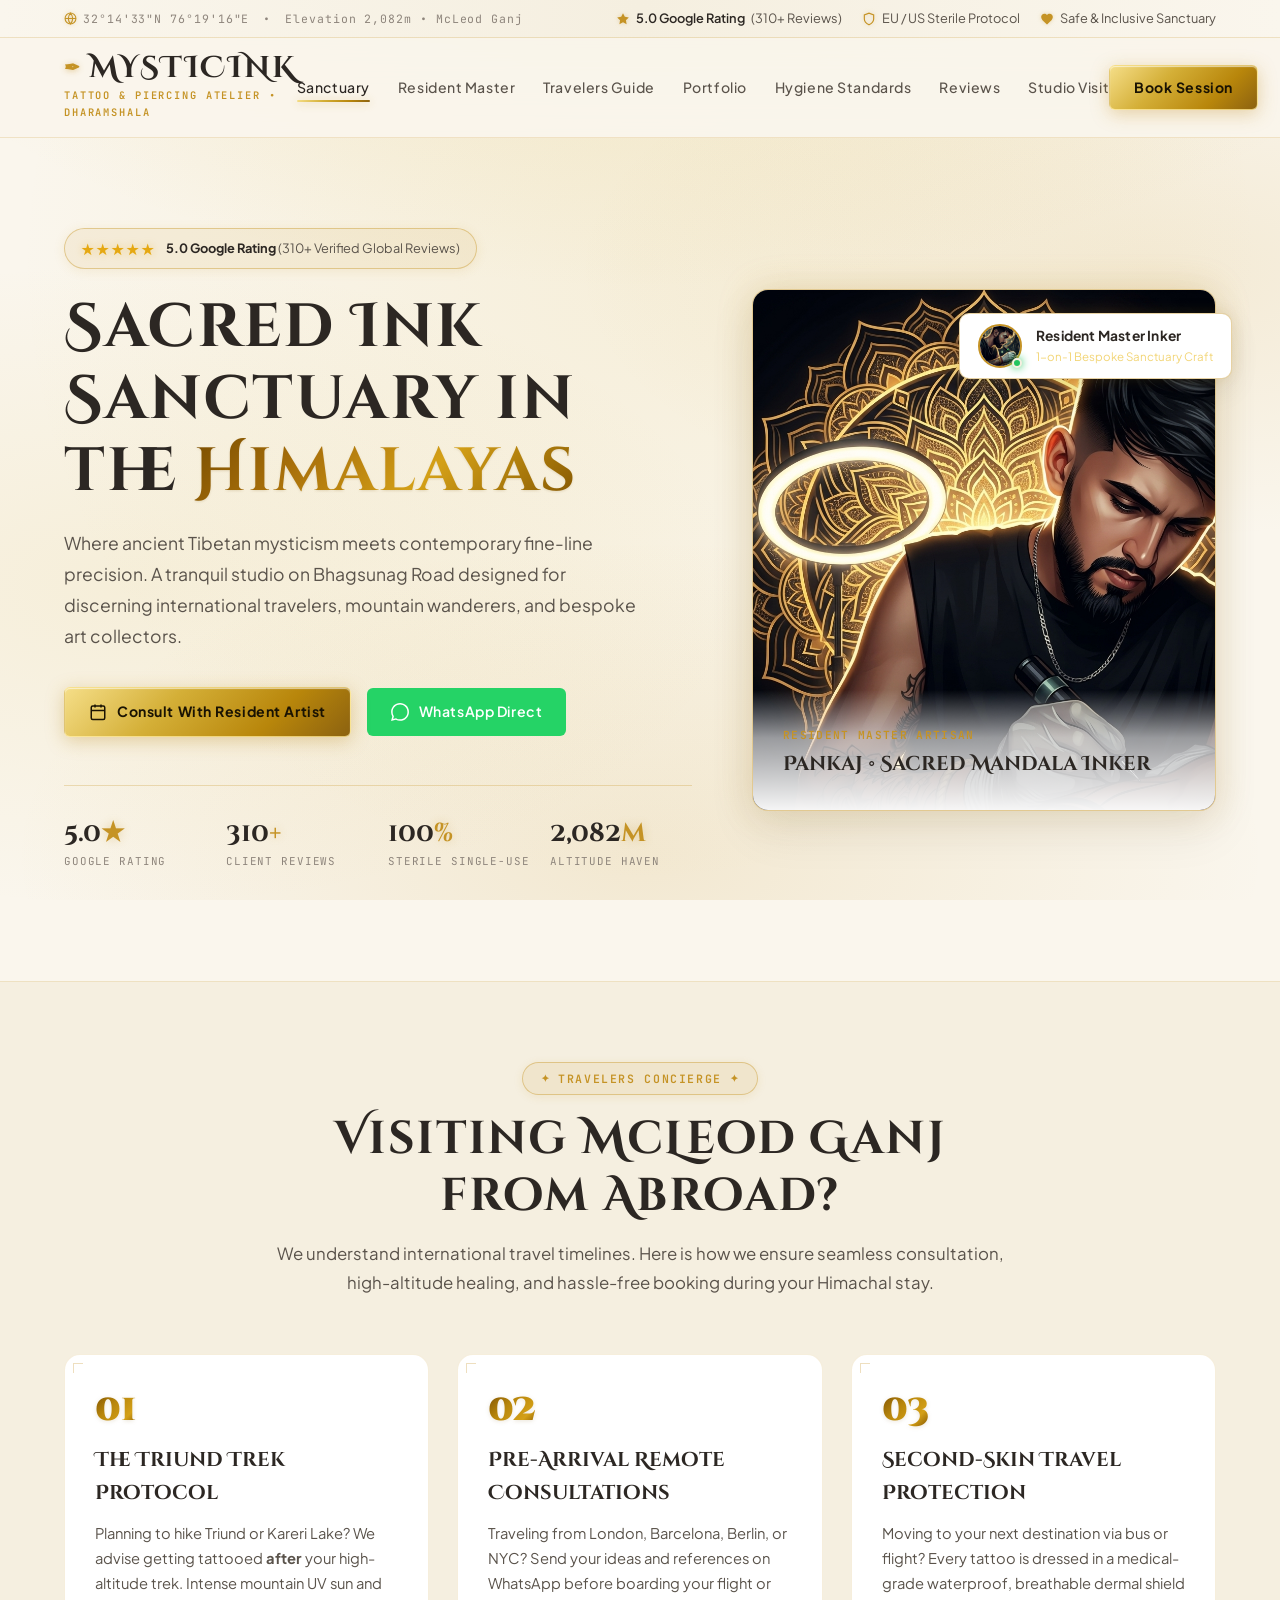
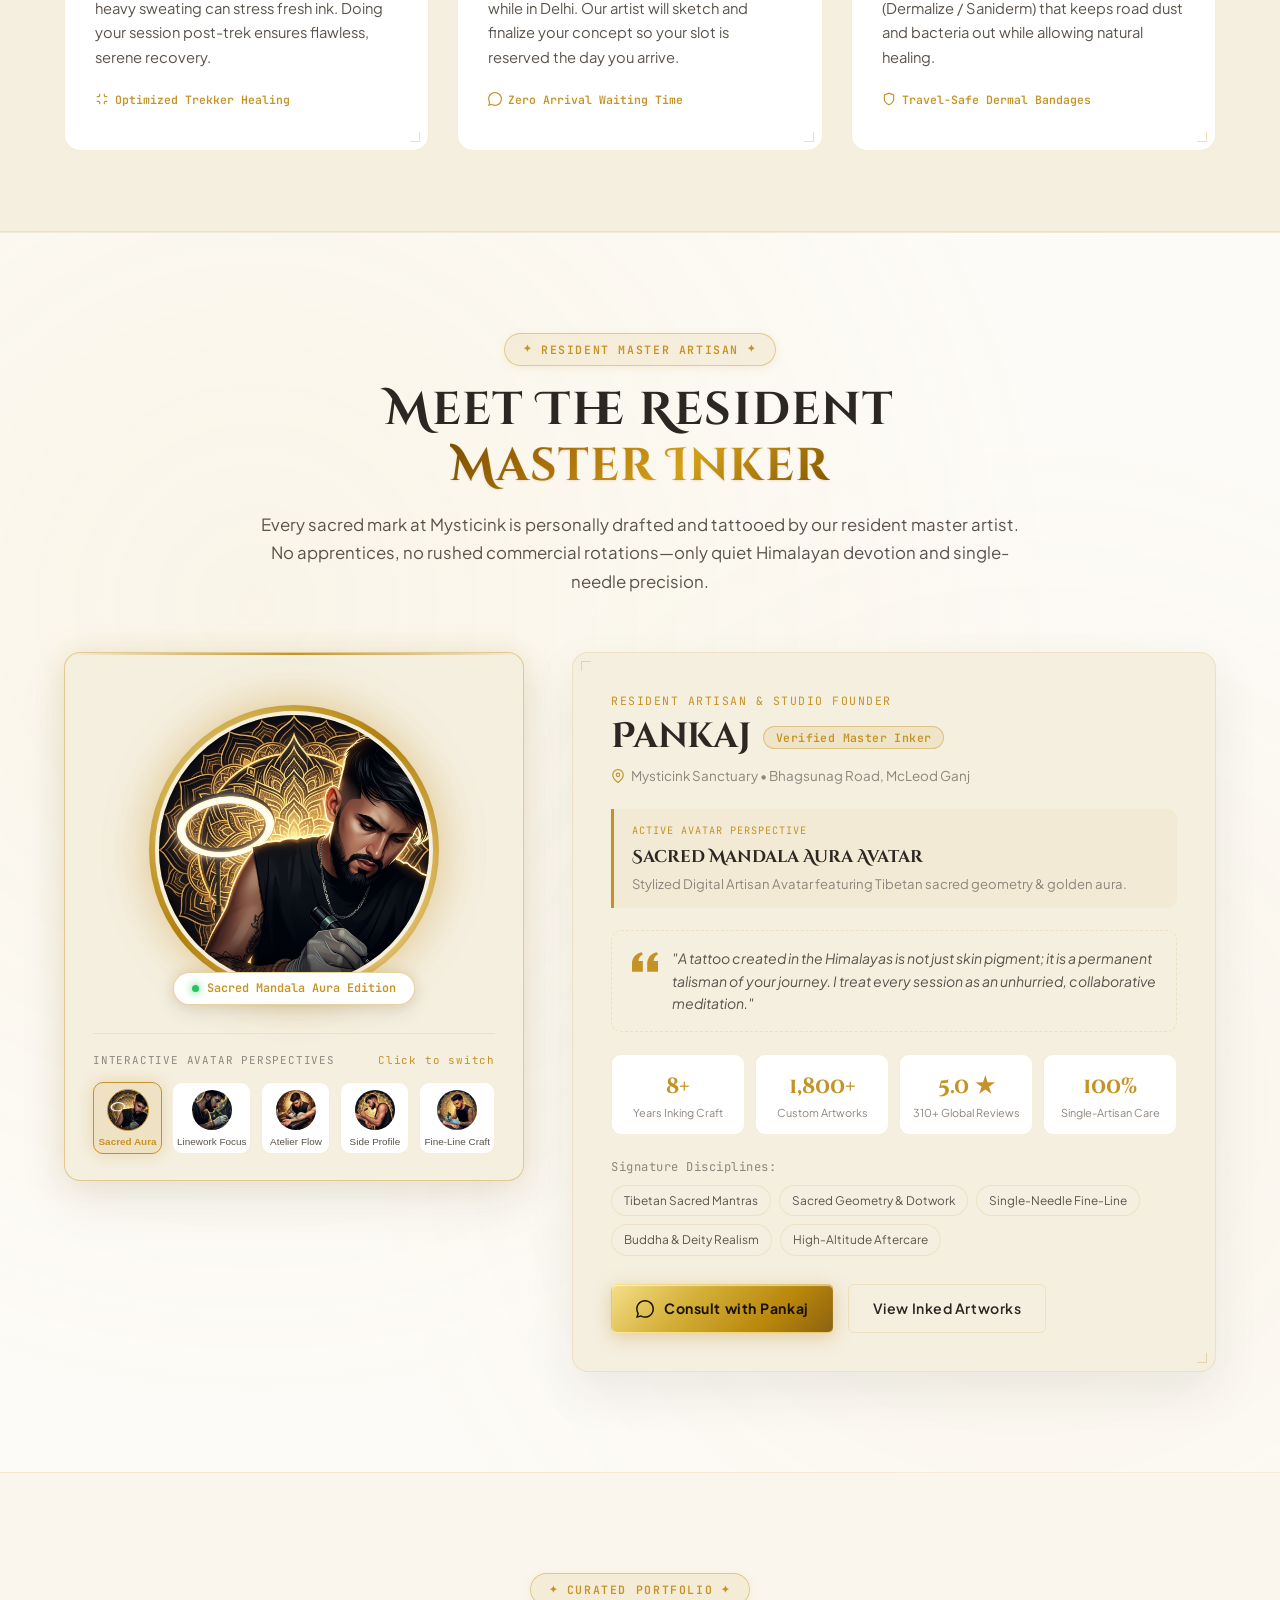
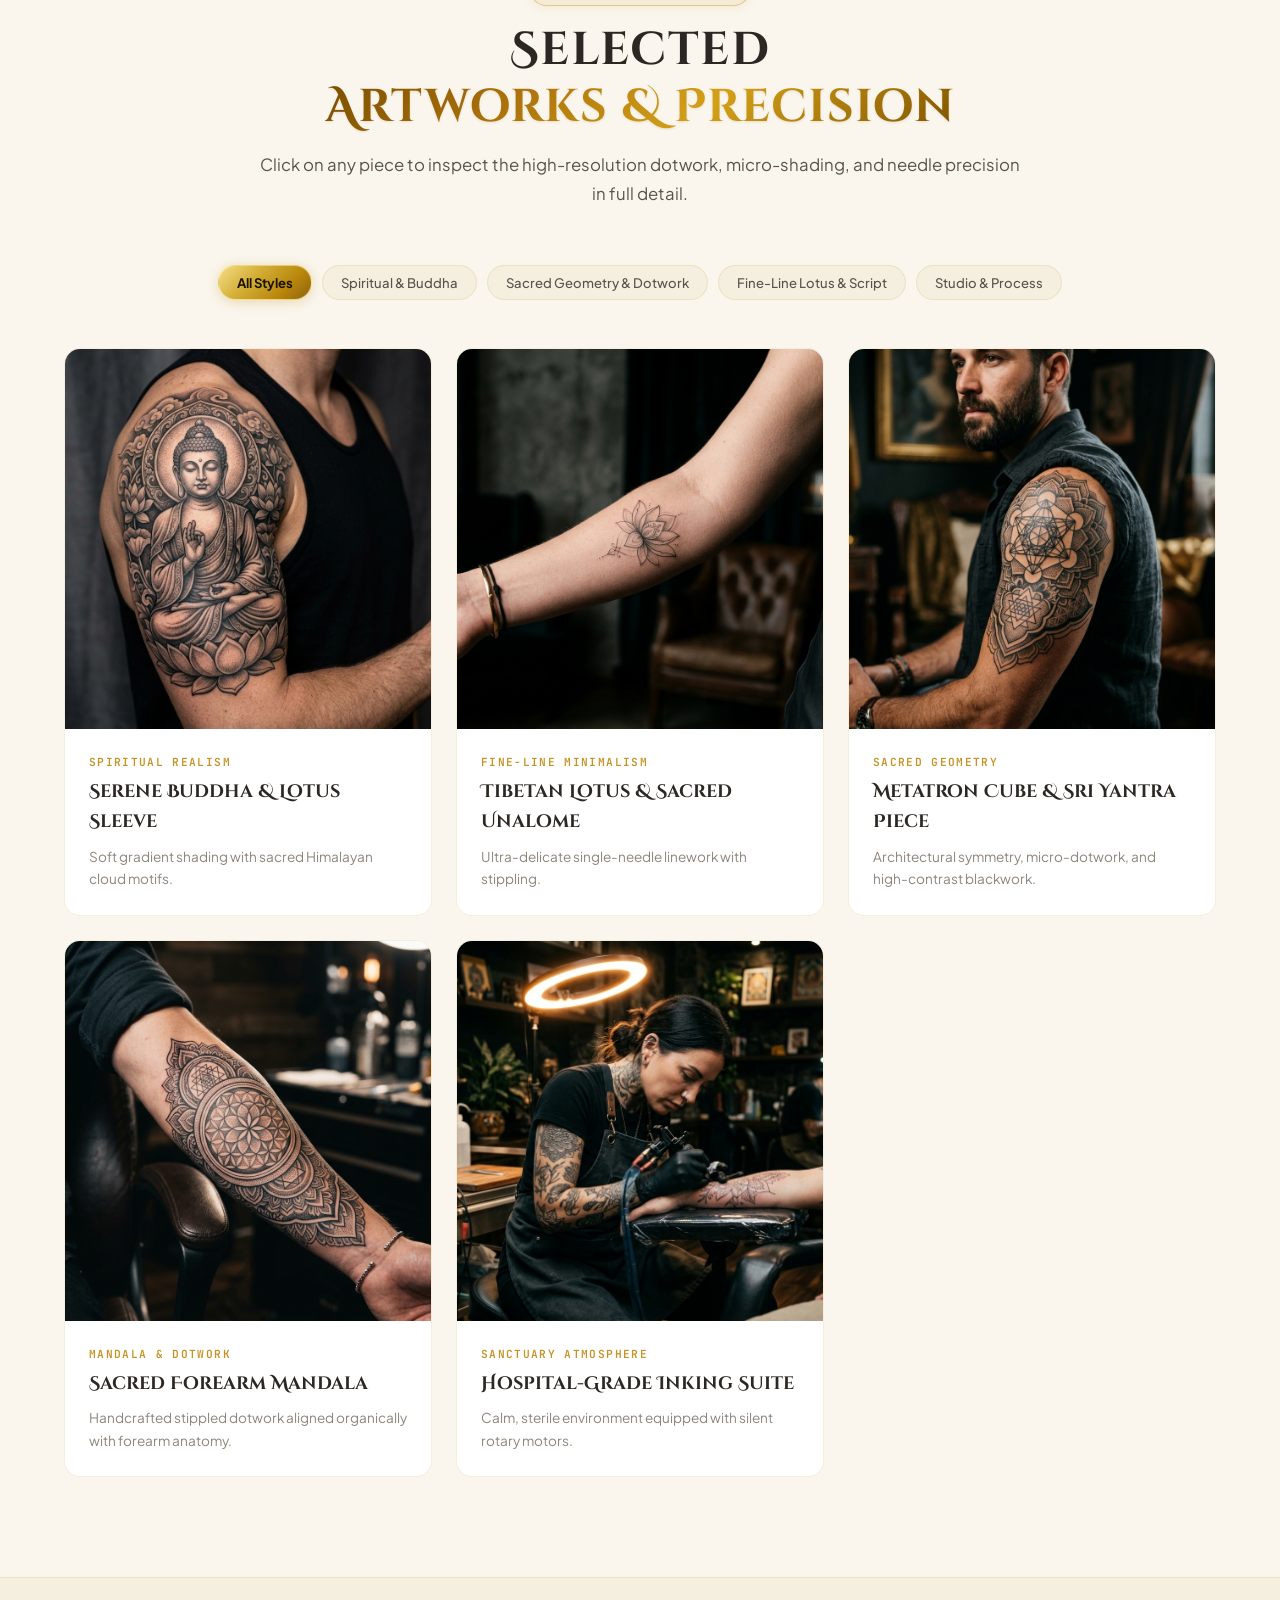
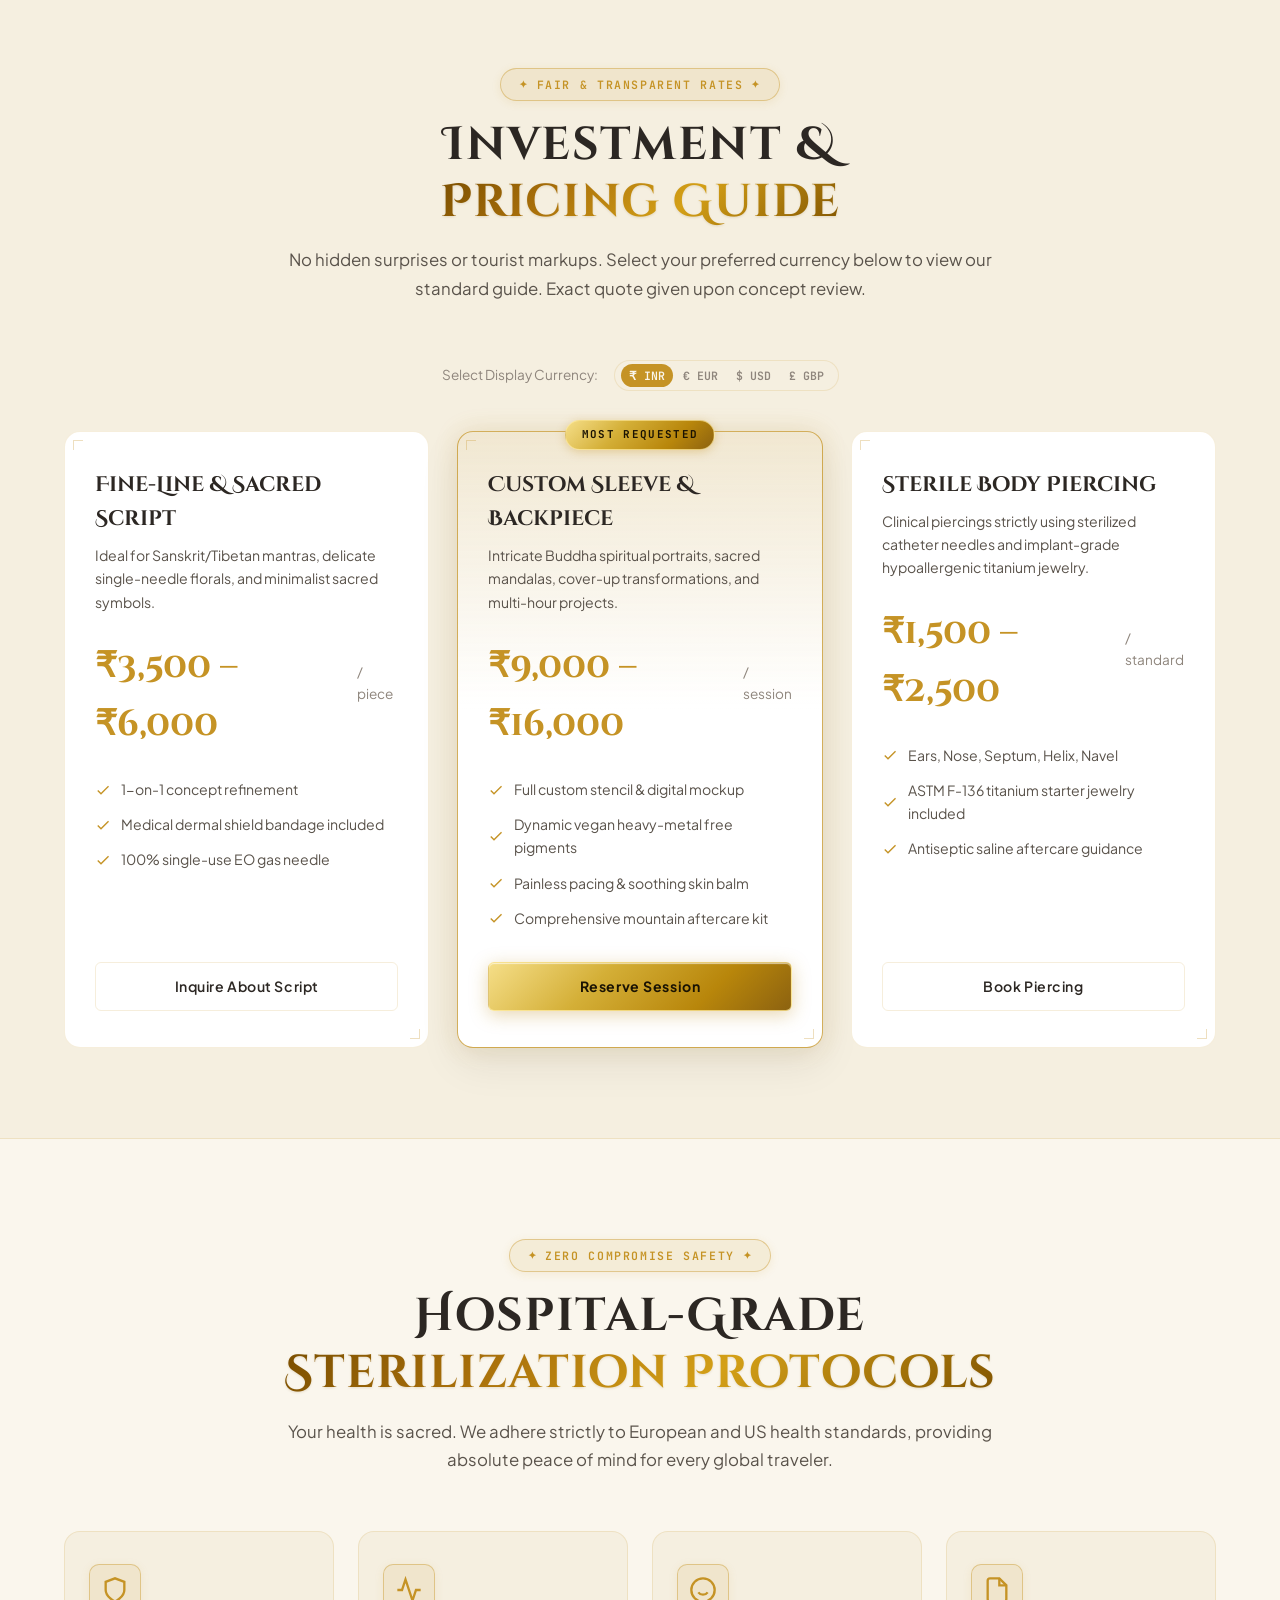
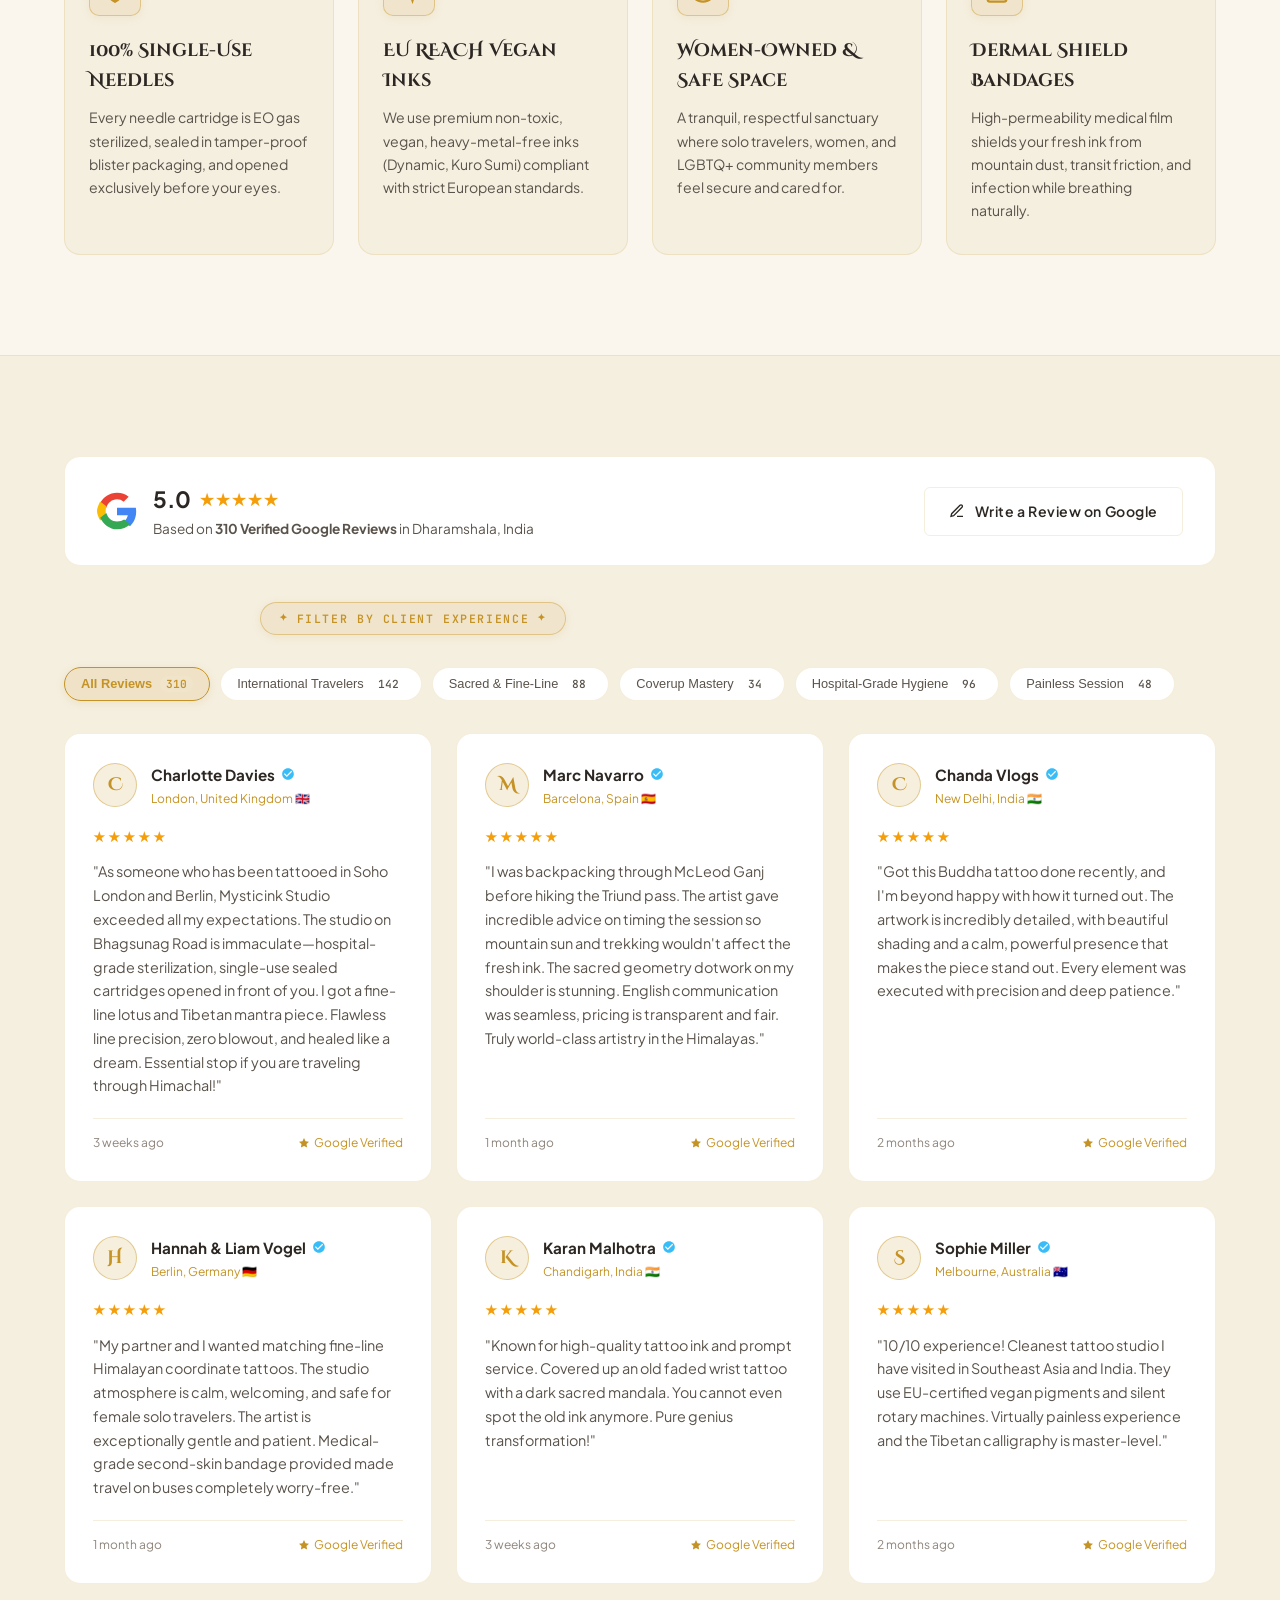
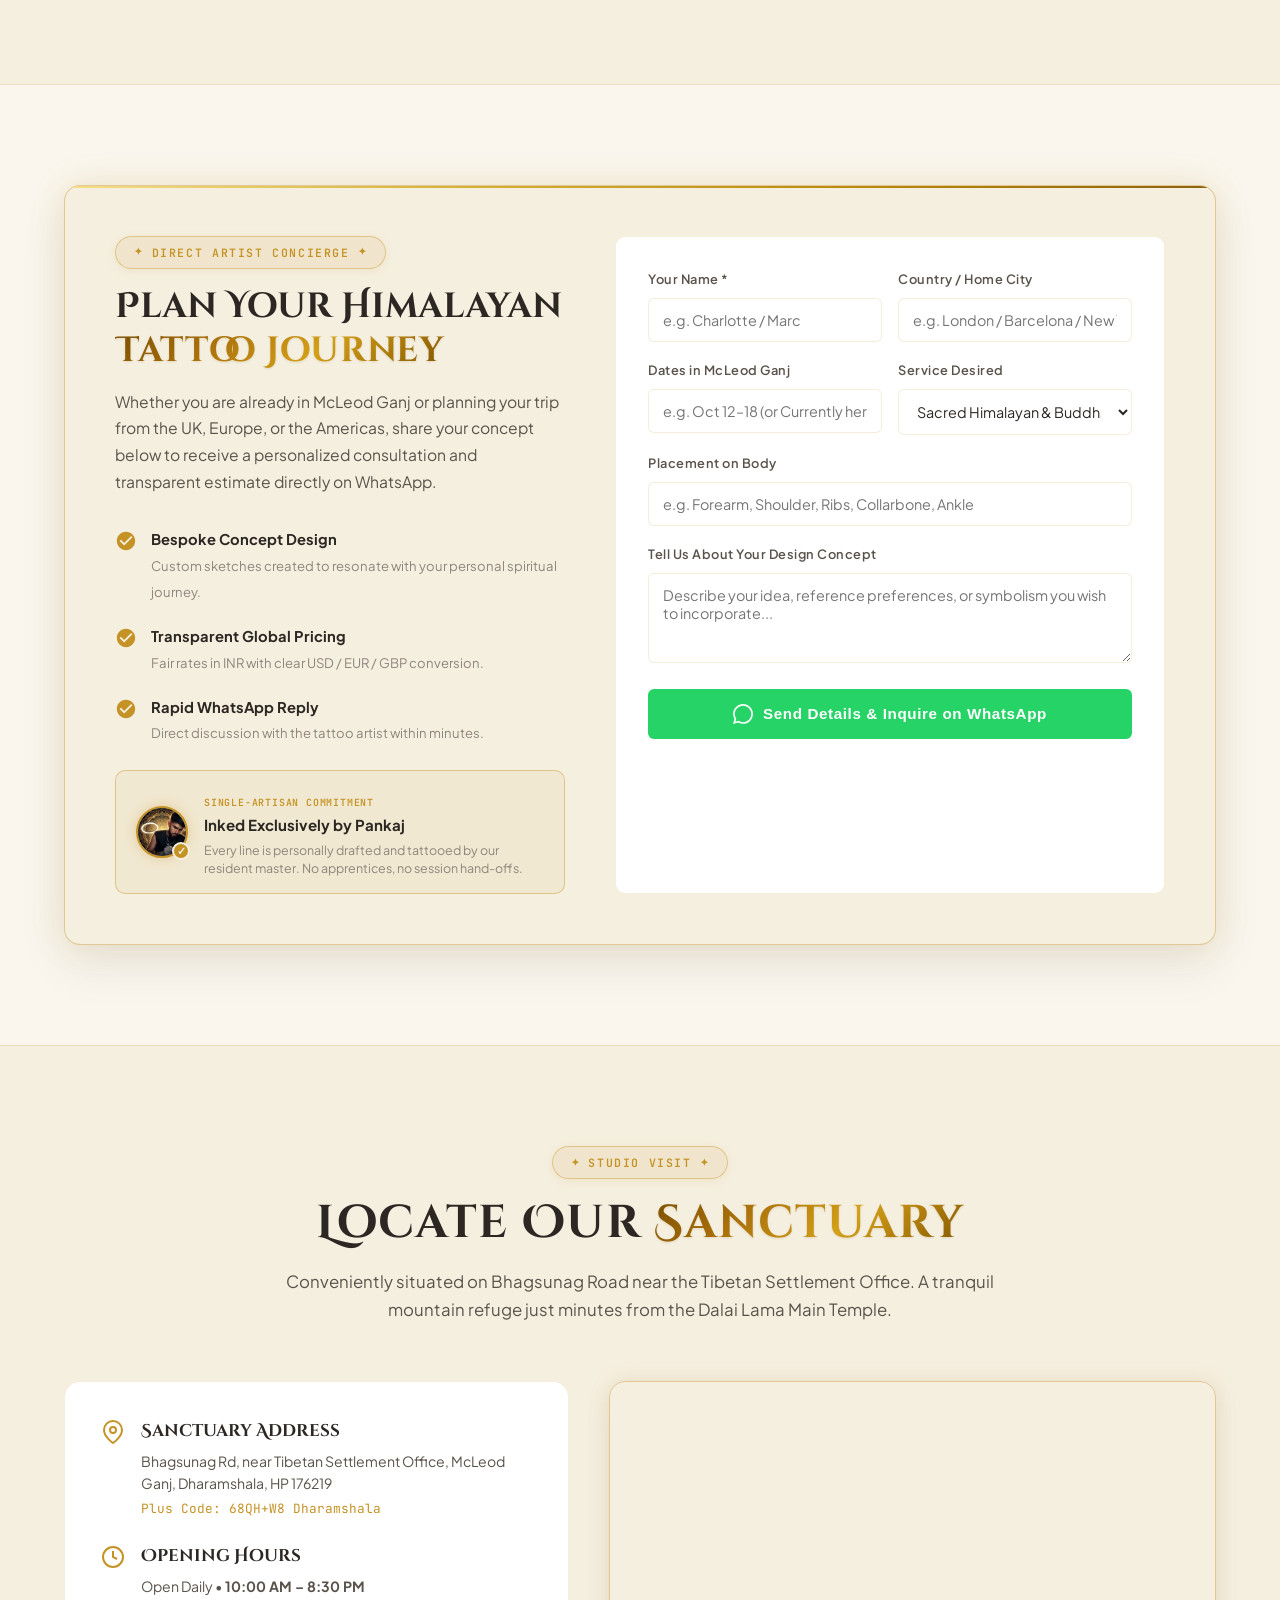
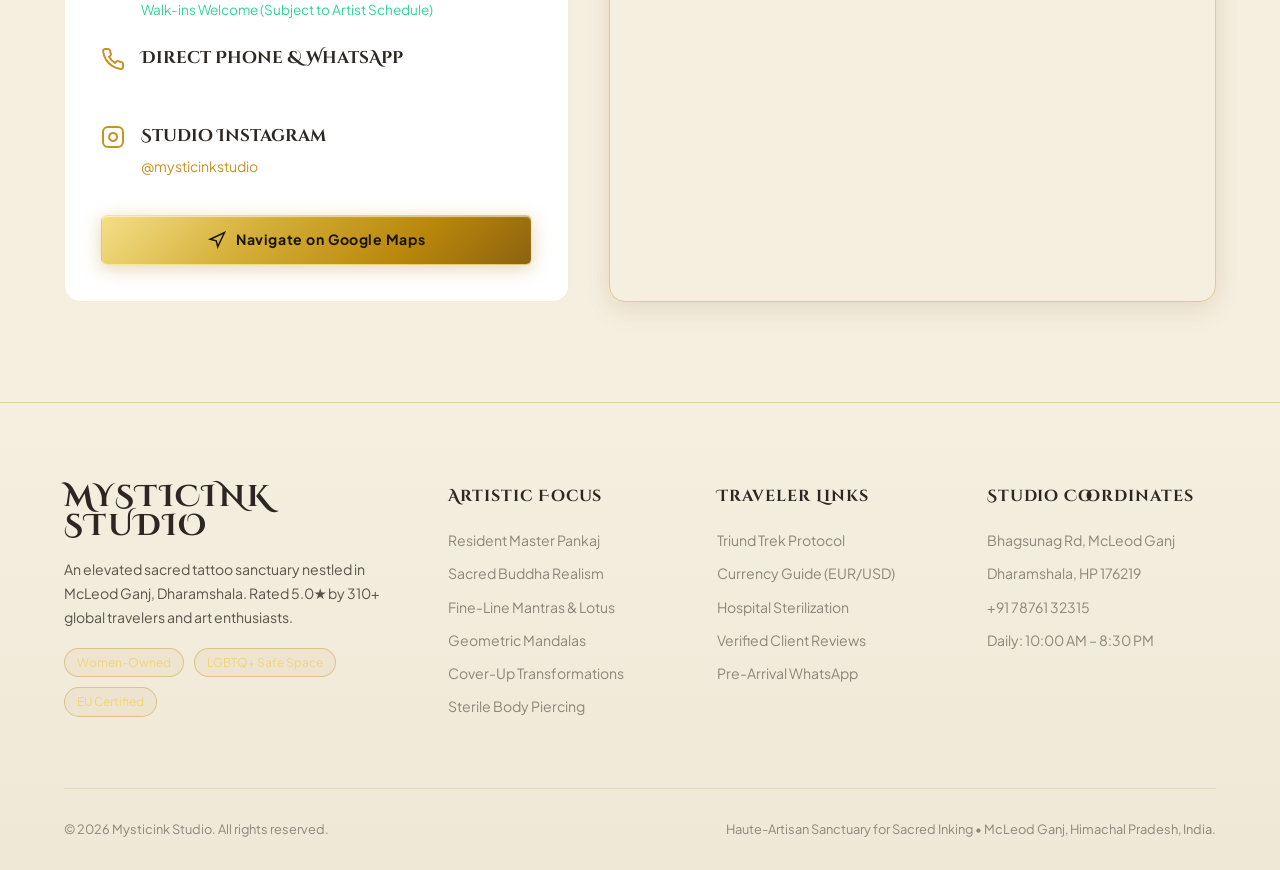
==== commit 01da4087: "fix: set permanent Ornate Atelier font, remove switcher, and fix mobile navigation dropdown contrast" ====
--- a/index.html
+++ b/index.html
@@ -130,12 +130,6 @@
       </nav>
 
       <div class="header-tools">
-        <!-- Tattoo Studio Font Switcher -->
-        <div class="tattoo-font-picker" title="Switch Tattoo Studio Typography">
-          <button type="button" class="font-switch-btn active" data-font="ornate">Ornate Atelier</button>
-          <button type="button" class="font-switch-btn" data-font="gothic">Gothic Ink</button>
-        </div>
-
         <div class="header-cta-group">
           <a href="#booking" class="btn btn-gold header-cta-btn">
             <span>Book Session</span>
@@ -156,13 +150,8 @@
       <button id="mobile-close-btn" class="mobile-drawer-close" aria-label="Close menu">&times;</button>
       
       <div class="mobile-drawer-brand">
-        <span class="brand-title" style="font-size: 1.55rem;"><span class="tattoo-needle-glyph">✒</span> MYSTICINK</span>
+        <span class="brand-title"><span class="tattoo-needle-glyph">✒</span> MYSTICINK</span>
         <span class="brand-sub">Tattoo &amp; Piercing Atelier • Dharamshala</span>
-      </div>
-
-      <div class="tattoo-font-picker mobile-font-picker" style="margin-bottom: 20px;">
-        <button type="button" class="font-switch-btn active" data-font="ornate">Ornate Atelier</button>
-        <button type="button" class="font-switch-btn" data-font="gothic">Gothic Ink</button>
       </div>
 
       <ul class="mobile-drawer-links">
--- a/styles.css
+++ b/styles.css
@@ -37,9 +37,8 @@
   --whatsapp-hover: #20BA59;
   --star-gold: #F59E0B;
 
-  /* Authentic Tattoo Atelier Typography */
+  /* Authentic Tattoo Atelier Typography (Permanent Ornate Atelier) */
   --font-tattoo-ornate: 'Cinzel Decorative', 'Cinzel', Georgia, serif;
-  --font-tattoo-gothic: 'Pirata One', 'Grenze Gotisch', cursive;
   --font-tattoo-script: 'Pinyon Script', cursive;
   --font-serif: 'Cinzel Decorative', 'Cinzel', Georgia, serif;
   --font-sans: 'Plus Jakarta Sans', 'Outfit', -apple-system, BlinkMacSystemFont, sans-serif;
@@ -261,7 +260,7 @@
 .main-header {
   position: sticky;
   top: 0;
-  z-index: 1000;
+  z-index: 3005;
   background: var(--bg-glass);
   backdrop-filter: blur(20px);
   -webkit-backdrop-filter: blur(20px);
@@ -282,7 +281,7 @@
 }
 
 .brand-title {
-  font-family: var(--font-tattoo-gothic);
+  font-family: var(--font-tattoo-ornate);
   font-size: 1.85rem;
   font-weight: 700;
   letter-spacing: 0.07em;
@@ -357,44 +356,6 @@
   gap: 12px;
   flex-shrink: 0;
 }
-
-/* Tattoo Studio Font Switcher */
-.tattoo-font-picker {
-  display: inline-flex;
-  align-items: center;
-  background: var(--bg-surface);
-  border: 1px solid var(--gold-border);
-  border-radius: var(--radius-full);
-  padding: 3px 5px;
-  gap: 3px;
-  box-shadow: 0 2px 8px rgba(197, 147, 37, 0.1);
-}
-
-.font-switch-btn {
-  background: none;
-  border: none;
-  color: var(--text-secondary);
-  font-family: var(--font-sans);
-  font-size: 0.72rem;
-  font-weight: 600;
-  padding: 4px 11px;
-  border-radius: var(--radius-full);
-  cursor: pointer;
-  transition: var(--transition-smooth);
-  white-space: nowrap;
-}
-
-.font-switch-btn:hover {
-  color: var(--gold-primary);
-}
-
-.font-switch-btn.active {
-  background: var(--gold-gradient);
-  color: #1A1303;
-  font-weight: 700;
-  box-shadow: 0 2px 8px rgba(197, 147, 37, 0.3);
-}
-
 .header-cta-group {
   display: flex;
   align-items: center;
@@ -2202,12 +2163,22 @@
     display: flex !important;
     align-items: center;
     justify-content: center;
-    padding: 8px;
-    background: rgba(255, 255, 255, 0.06);
-    border: 1px solid var(--border-subtle);
-    color: var(--text-primary);
-    border-radius: var(--radius-sm);
+    padding: 8px 10px;
+    background: #FFFFFF;
+    border: 1.5px solid var(--gold-border);
+    color: #1A140E;
+    border-radius: var(--radius-md);
     cursor: pointer;
+    box-shadow: 0 2px 8px rgba(197, 147, 37, 0.18);
+    transition: var(--transition-smooth);
+  }
+
+  .mobile-menu-btn:hover,
+  .mobile-menu-btn.active {
+    background: var(--gold-gradient);
+    color: #1A1303;
+    border-color: var(--gold-primary);
+    box-shadow: 0 4px 14px rgba(197, 147, 37, 0.38);
   }
 
   .mobile-drawer-overlay {
@@ -2217,16 +2188,18 @@
     width: 100%;
     height: 100vh;
     height: 100dvh;
-    background: rgba(17, 14, 12, 0.98);
-    backdrop-filter: blur(28px);
-    -webkit-backdrop-filter: blur(28px);
+    background: rgba(26, 20, 14, 0.68);
+    backdrop-filter: blur(14px);
+    -webkit-backdrop-filter: blur(14px);
     z-index: 3000;
     opacity: 0;
     pointer-events: none;
     transition: opacity 0.3s cubic-bezier(0.25, 1, 0.5, 1);
     justify-content: center;
-    align-items: center;
-    padding: 24px;
+    align-items: flex-start;
+    padding: calc(64px + 14px) 16px 24px;
+    overflow-y: auto;
+    -webkit-overflow-scrolling: touch;
   }
 
   .mobile-drawer-overlay.active {
@@ -2236,69 +2209,129 @@
 
   .mobile-drawer-content {
     width: 100%;
-    max-width: 320px;
+    max-width: 380px;
+    background: #FAF6ED;
+    background-image: 
+      radial-gradient(circle at 50% 0%, rgba(212, 175, 55, 0.18), transparent 70%),
+      radial-gradient(circle at 50% 100%, rgba(197, 147, 37, 0.12), transparent 60%);
+    border: 2px solid var(--gold-primary);
+    border-radius: 18px;
+    box-shadow: 0 20px 50px rgba(0, 0, 0, 0.35), 0 0 35px rgba(197, 147, 37, 0.28);
+    padding: 24px 18px 20px;
+    position: relative;
     display: flex;
     flex-direction: column;
     align-items: center;
     text-align: center;
-    position: relative;
+    transform: translateY(-12px) scale(0.97);
+    transition: transform 0.32s cubic-bezier(0.16, 1, 0.3, 1);
+  }
+
+  .mobile-drawer-overlay.active .mobile-drawer-content {
+    transform: translateY(0) scale(1);
   }
 
   .mobile-drawer-close {
     position: absolute;
-    top: -28px;
-    right: -8px;
-    background: rgba(255, 255, 255, 0.08);
-    border: 1px solid var(--border-subtle);
-    color: var(--text-primary);
-    width: 44px;
-    height: 44px;
+    top: 12px;
+    right: 12px;
+    background: #FFFFFF;
+    border: 1.5px solid var(--gold-border);
+    color: #1A140E;
+    width: 36px;
+    height: 36px;
     border-radius: var(--radius-full);
     display: flex;
     align-items: center;
     justify-content: center;
-    font-size: 2rem;
+    font-size: 1.8rem;
     line-height: 1;
     cursor: pointer;
     transition: var(--transition-smooth);
+    z-index: 10;
   }
 
   .mobile-drawer-close:hover {
-    background: rgba(197, 147, 37, 0.2);
-    color: var(--gold-primary);
+    background: var(--gold-gradient);
+    color: #1A1303;
+    border-color: var(--gold-primary);
   }
 
   .mobile-drawer-brand {
     display: flex;
     flex-direction: column;
     align-items: center;
-    margin-bottom: 20px;
+    margin-bottom: 18px;
     padding-bottom: 14px;
-    border-bottom: 1px solid var(--border-subtle);
+    border-bottom: 1.5px solid var(--gold-border);
     width: 100%;
+  }
+
+  .mobile-drawer-brand .brand-title {
+    font-family: var(--font-tattoo-ornate) !important;
+    font-size: 1.65rem !important;
+    font-weight: 700 !important;
+    letter-spacing: 0.08em !important;
+    color: #1A140E !important;
+    opacity: 1 !important;
+    display: inline-flex;
+    align-items: center;
+    gap: 8px;
+    line-height: 1.2;
+  }
+
+  .mobile-drawer-brand .tattoo-needle-glyph {
+    color: var(--gold-primary) !important;
+    font-size: 1.3rem !important;
+    filter: drop-shadow(0 2px 4px rgba(197, 147, 37, 0.5));
+  }
+
+  .mobile-drawer-brand .brand-sub {
+    font-family: var(--font-mono) !important;
+    font-size: 0.64rem !important;
+    font-weight: 700 !important;
+    letter-spacing: 0.16em !important;
+    text-transform: uppercase !important;
+    color: var(--gold-primary) !important;
+    opacity: 1 !important;
+    margin-top: 5px;
   }
 
   .mobile-drawer-links {
     list-style: none;
     display: flex;
     flex-direction: column;
-    gap: 12px;
+    gap: 8px;
     width: 100%;
-    margin-bottom: 24px;
+    margin-bottom: 20px;
   }
 
   .mobile-link {
-    font-family: var(--font-serif);
-    font-size: 1.25rem;
-    letter-spacing: 0.05em;
-    color: var(--text-primary);
-    display: block;
-    padding: 6px 0;
+    font-family: var(--font-tattoo-ornate) !important;
+    font-size: 1.05rem !important;
+    font-weight: 700 !important;
+    letter-spacing: 0.05em !important;
+    color: #1A140E !important;
+    opacity: 1 !important;
+    display: flex;
+    align-items: center;
+    justify-content: center;
+    padding: 10px 14px;
+    border-radius: 10px;
+    background: #FFFFFF;
+    border: 1.5px solid var(--gold-border);
+    text-decoration: none;
+    box-shadow: 0 2px 6px rgba(197, 147, 37, 0.08);
     transition: var(--transition-smooth);
   }
 
-  .mobile-link:hover {
-    color: var(--gold-light);
+  .mobile-link:hover,
+  .mobile-link:active {
+    background: var(--gold-gradient) !important;
+    color: #1A1303 !important;
+    border-color: var(--gold-primary) !important;
+    transform: translateY(-1px);
+    box-shadow: 0 4px 14px rgba(197, 147, 37, 0.35);
   }
 
   .mobile-drawer-actions {
@@ -2608,37 +2641,8 @@
 }
 
 /* ==========================================================================
-   13. Tattoo Studio Typography Modes & Flash Atelier Styling
+   13. Tattoo Studio Card Flash Corner Brackets
    ========================================================================== */
-
-/* Gothic Ink Tattoo Mode */
-body.font-gothic-tattoo .brand-title {
-  font-family: 'Pirata One', cursive !important;
-  font-size: 2.15rem !important;
-  letter-spacing: 0.05em;
-}
-
-body.font-gothic-tattoo .hero-title {
-  font-family: 'Pirata One', 'Grenze Gotisch', cursive !important;
-  font-size: clamp(2.8rem, 6vw, 4.4rem) !important;
-  letter-spacing: 0.04em !important;
-  line-height: 1.12 !important;
-}
-
-body.font-gothic-tattoo .section-title {
-  font-family: 'Pirata One', 'Grenze Gotisch', cursive !important;
-  font-size: clamp(2.2rem, 5vw, 3.2rem) !important;
-  letter-spacing: 0.04em !important;
-}
-
-body.font-gothic-tattoo .artist-name,
-body.font-gothic-tattoo .pricing-tier-name,
-body.font-gothic-tattoo .traveler-card-title,
-body.font-gothic-tattoo .booking-info h2,
-body.font-gothic-tattoo .serif-title {
-  font-family: 'Pirata One', 'Grenze Gotisch', cursive !important;
-  letter-spacing: 0.04em !important;
-}
 
 /* Tattoo Studio Card Flash Corner Brackets */
 .traveler-card,
